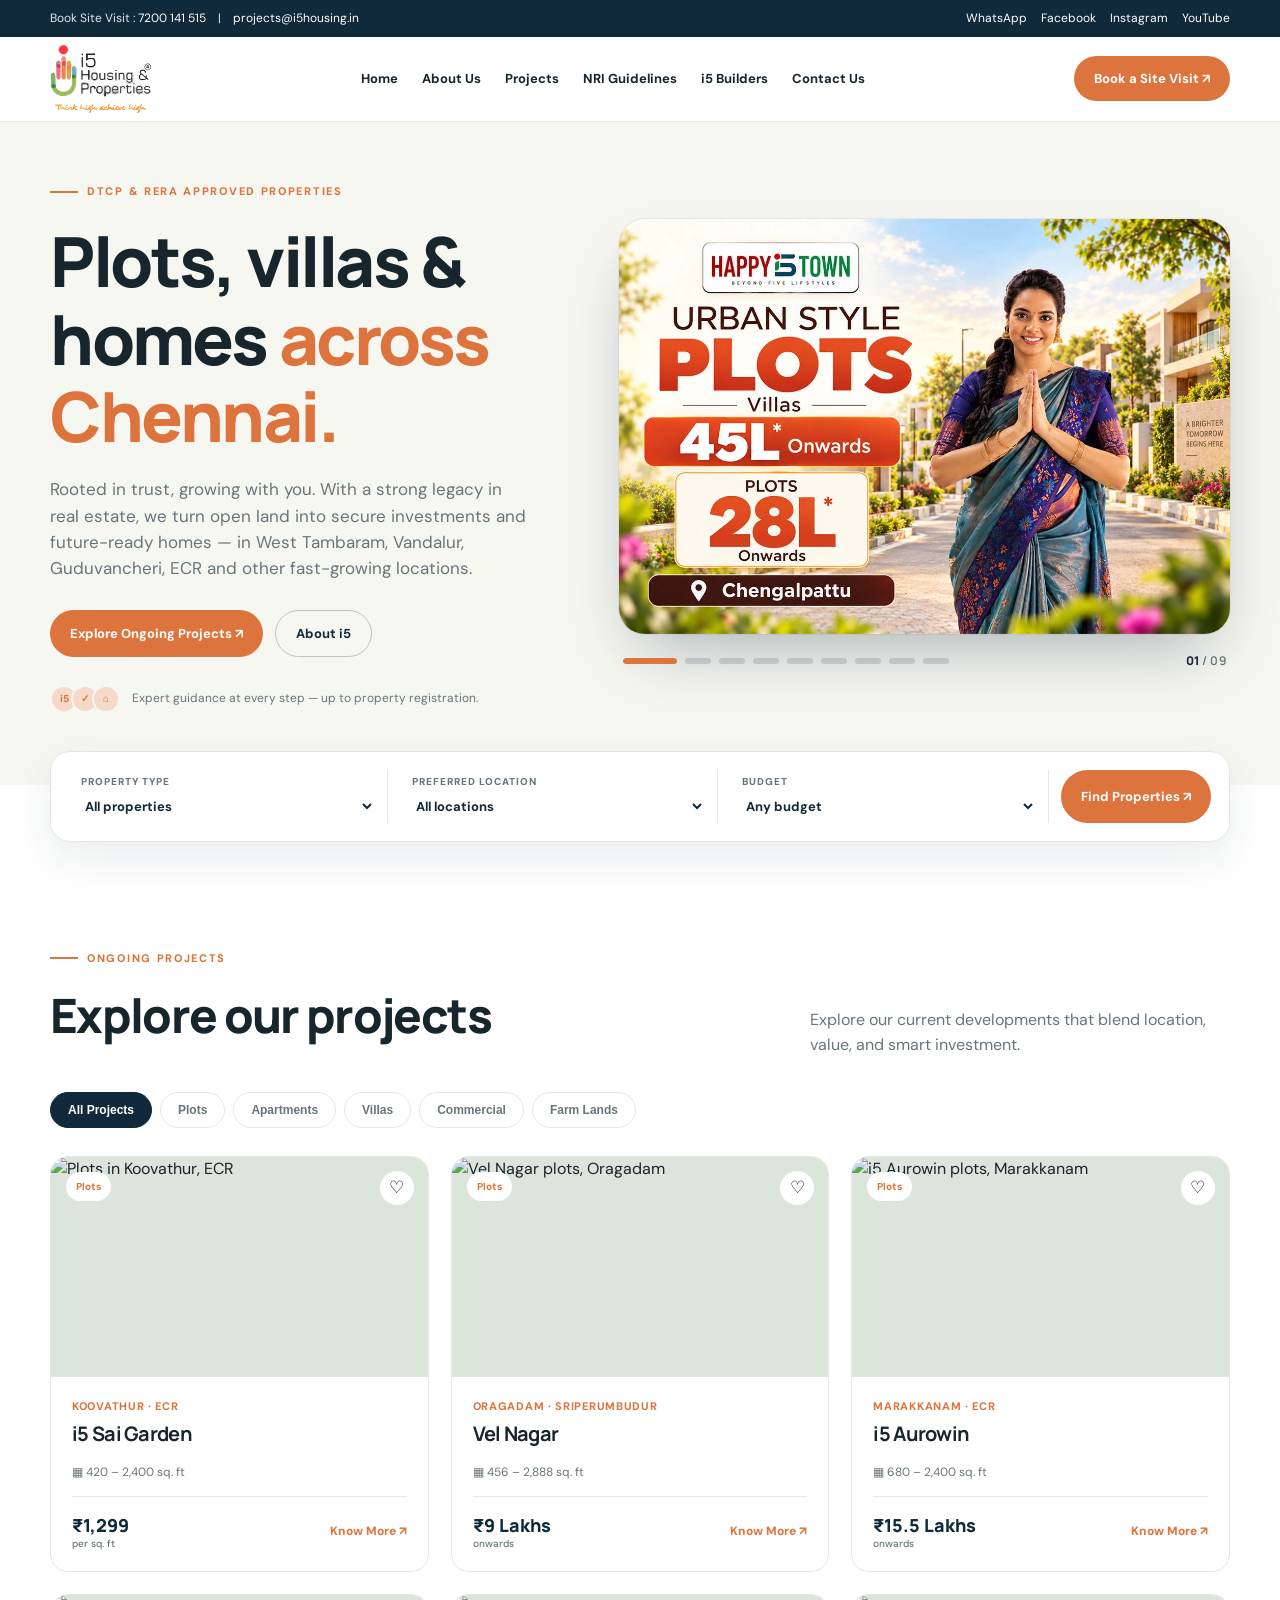
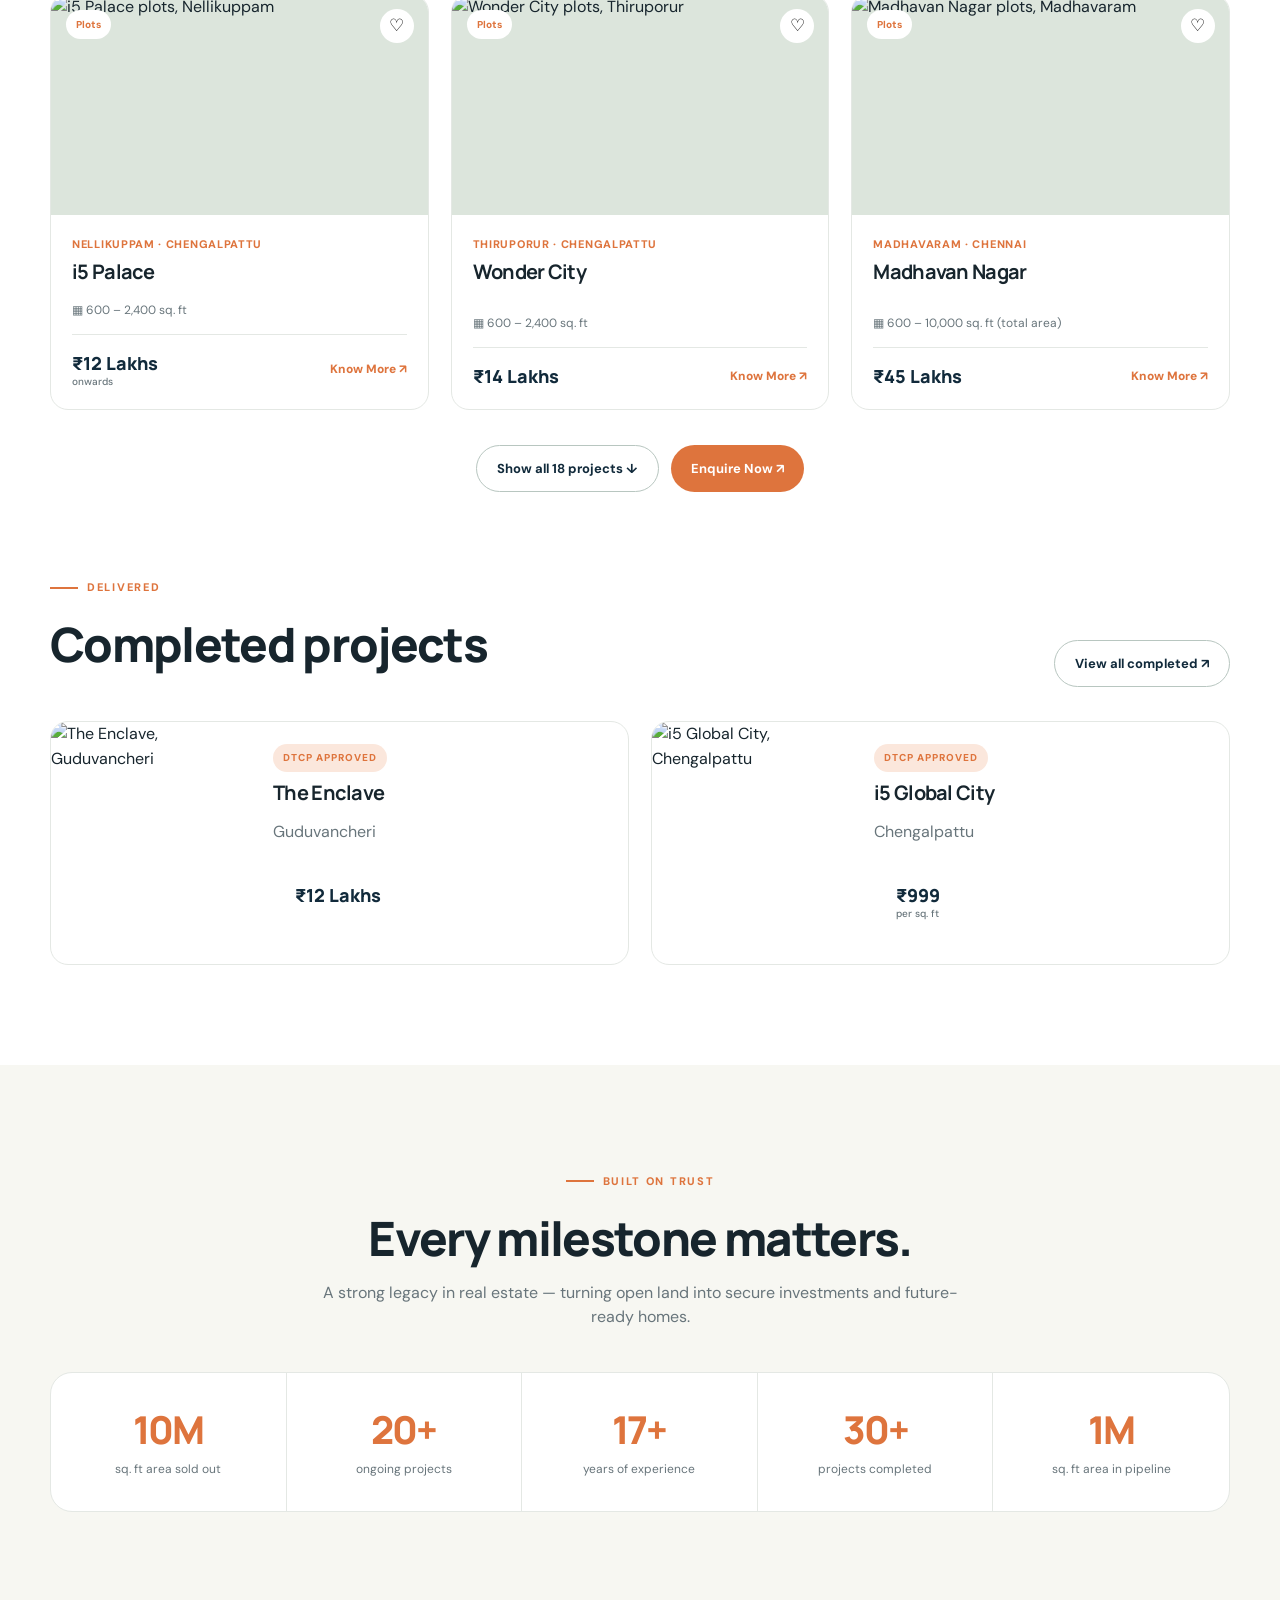
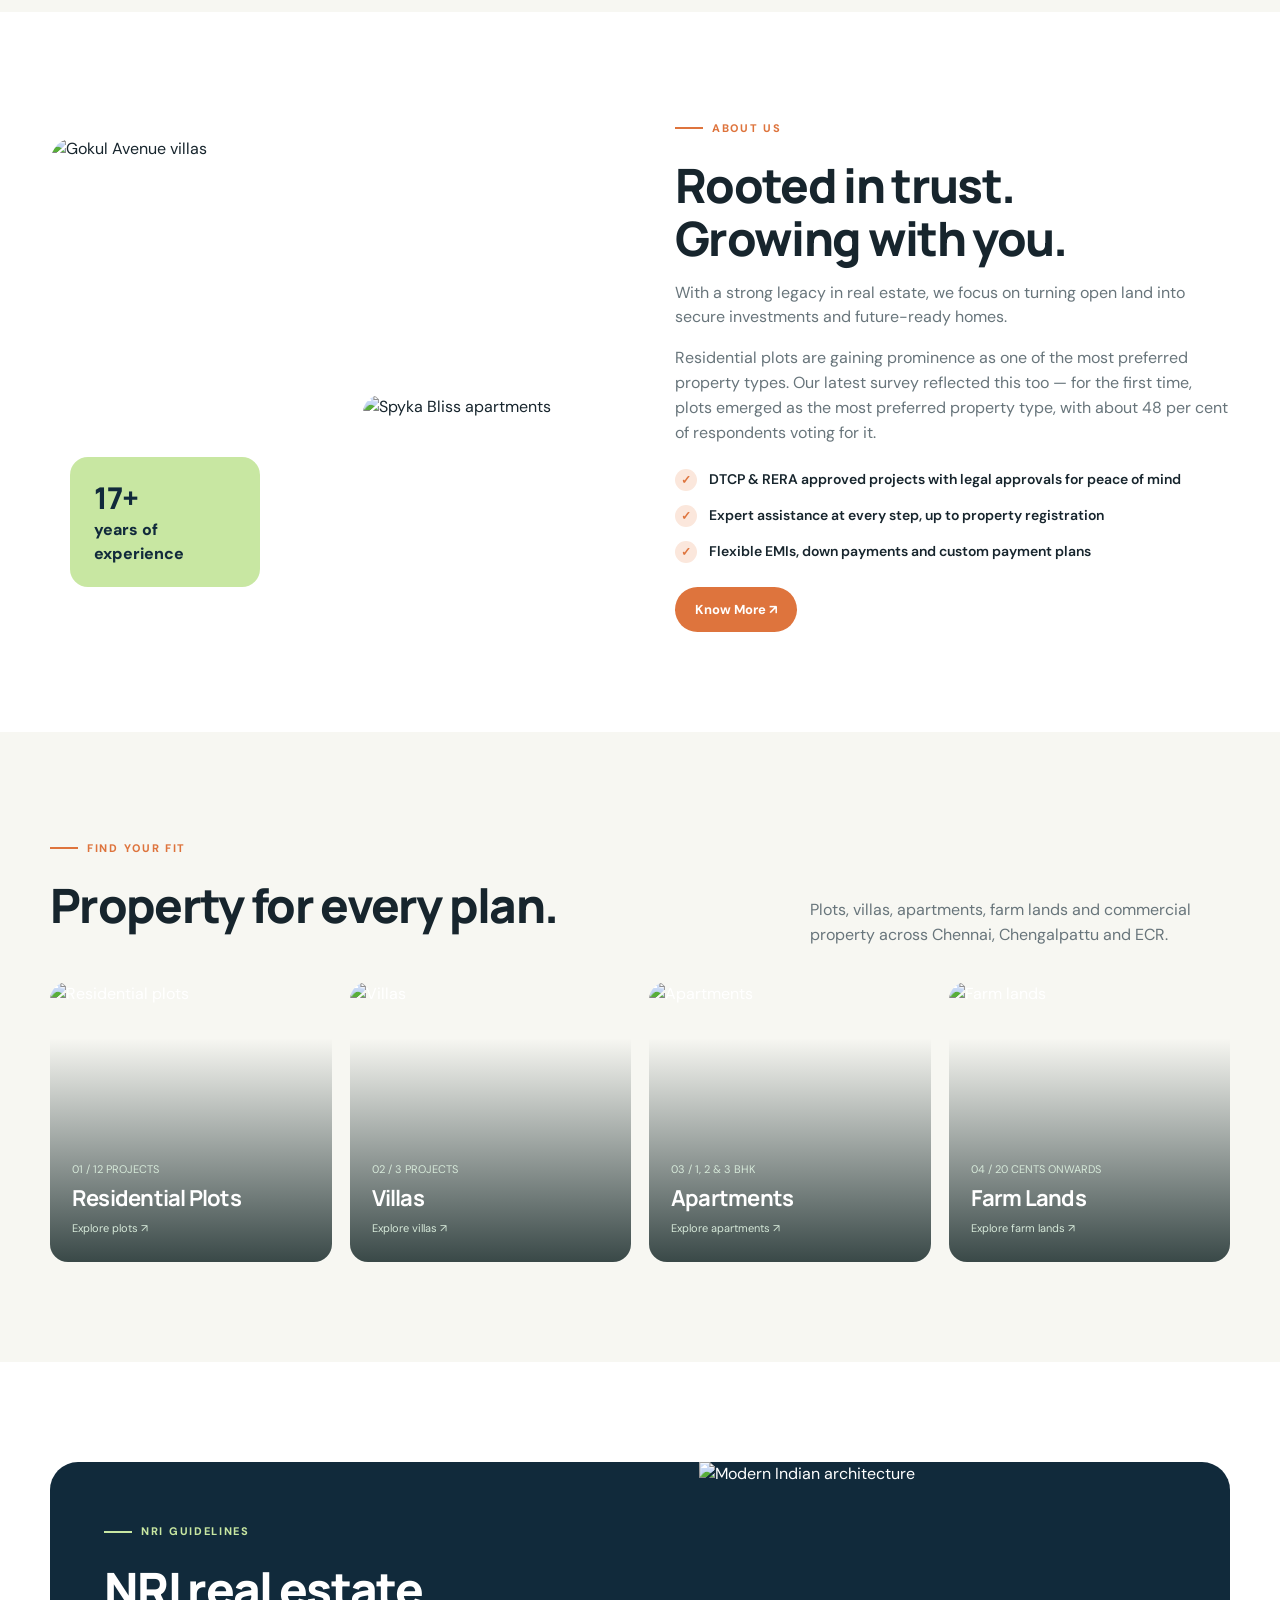
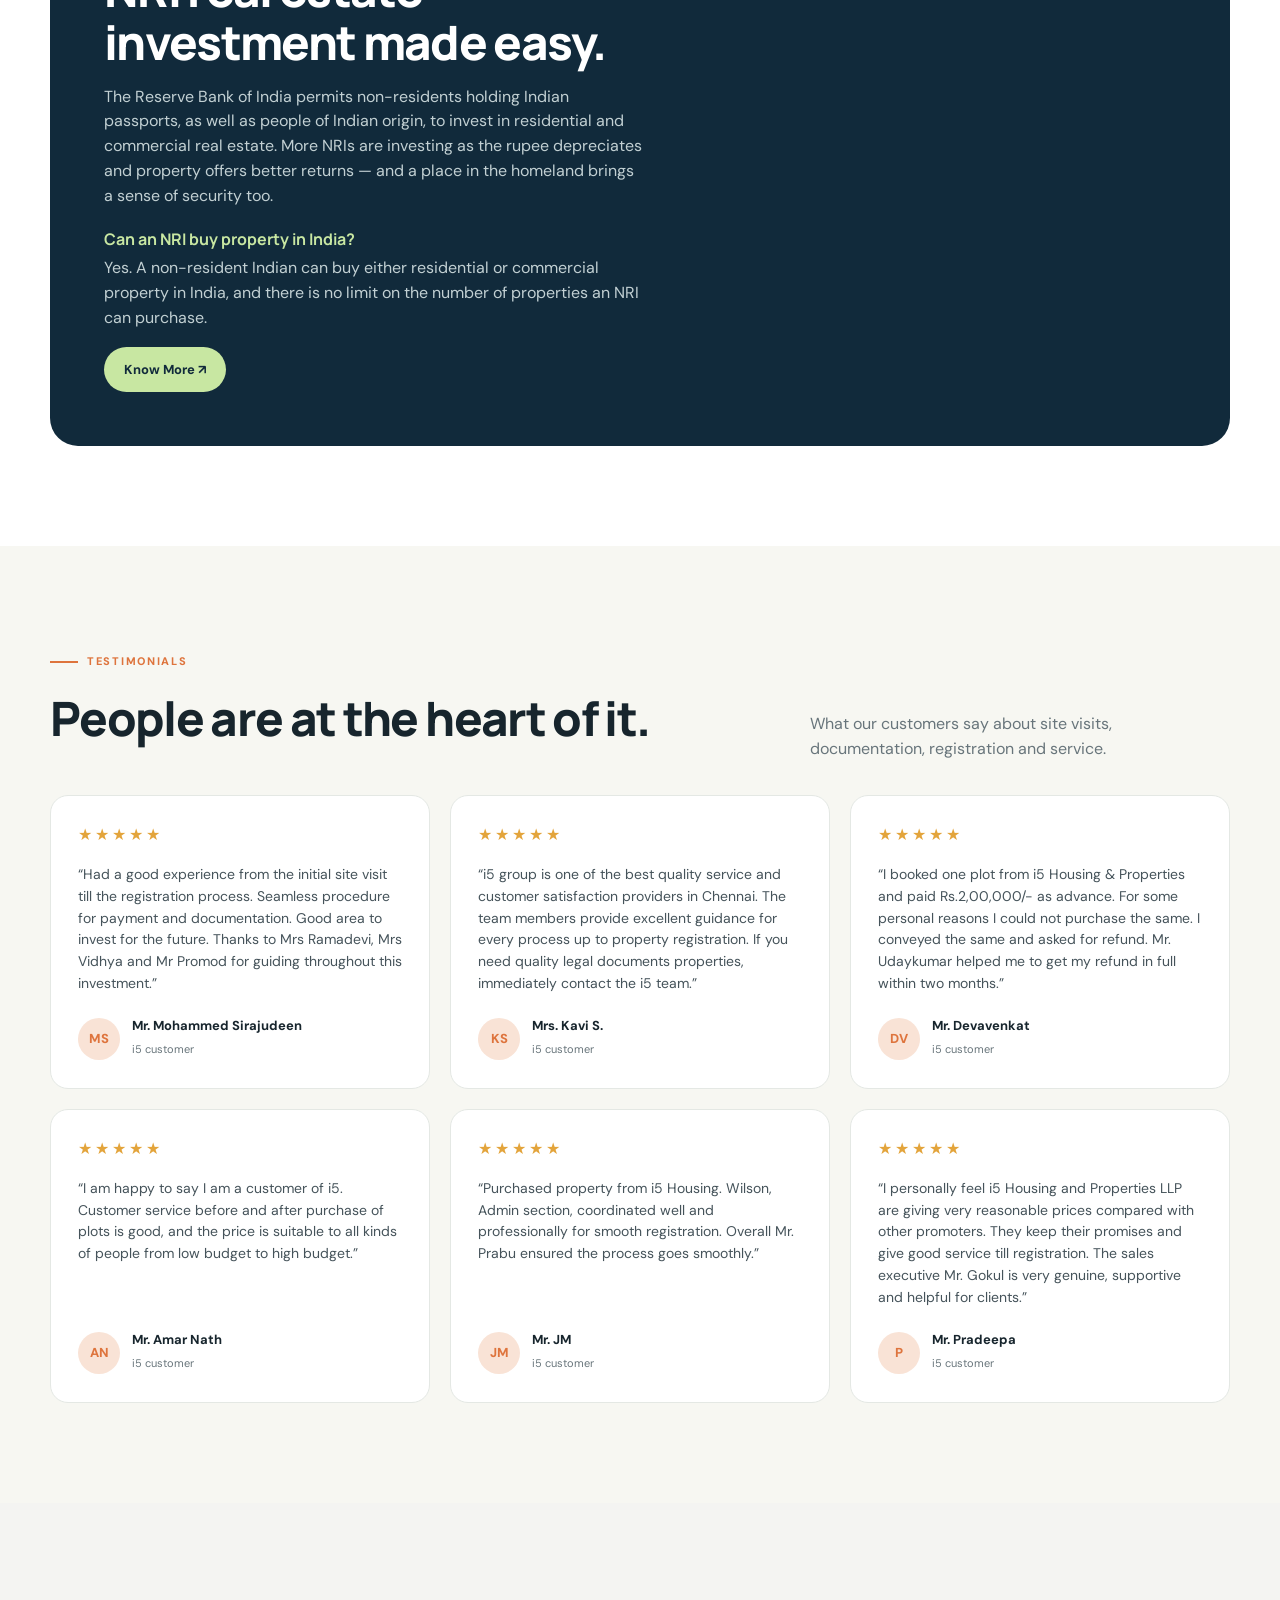
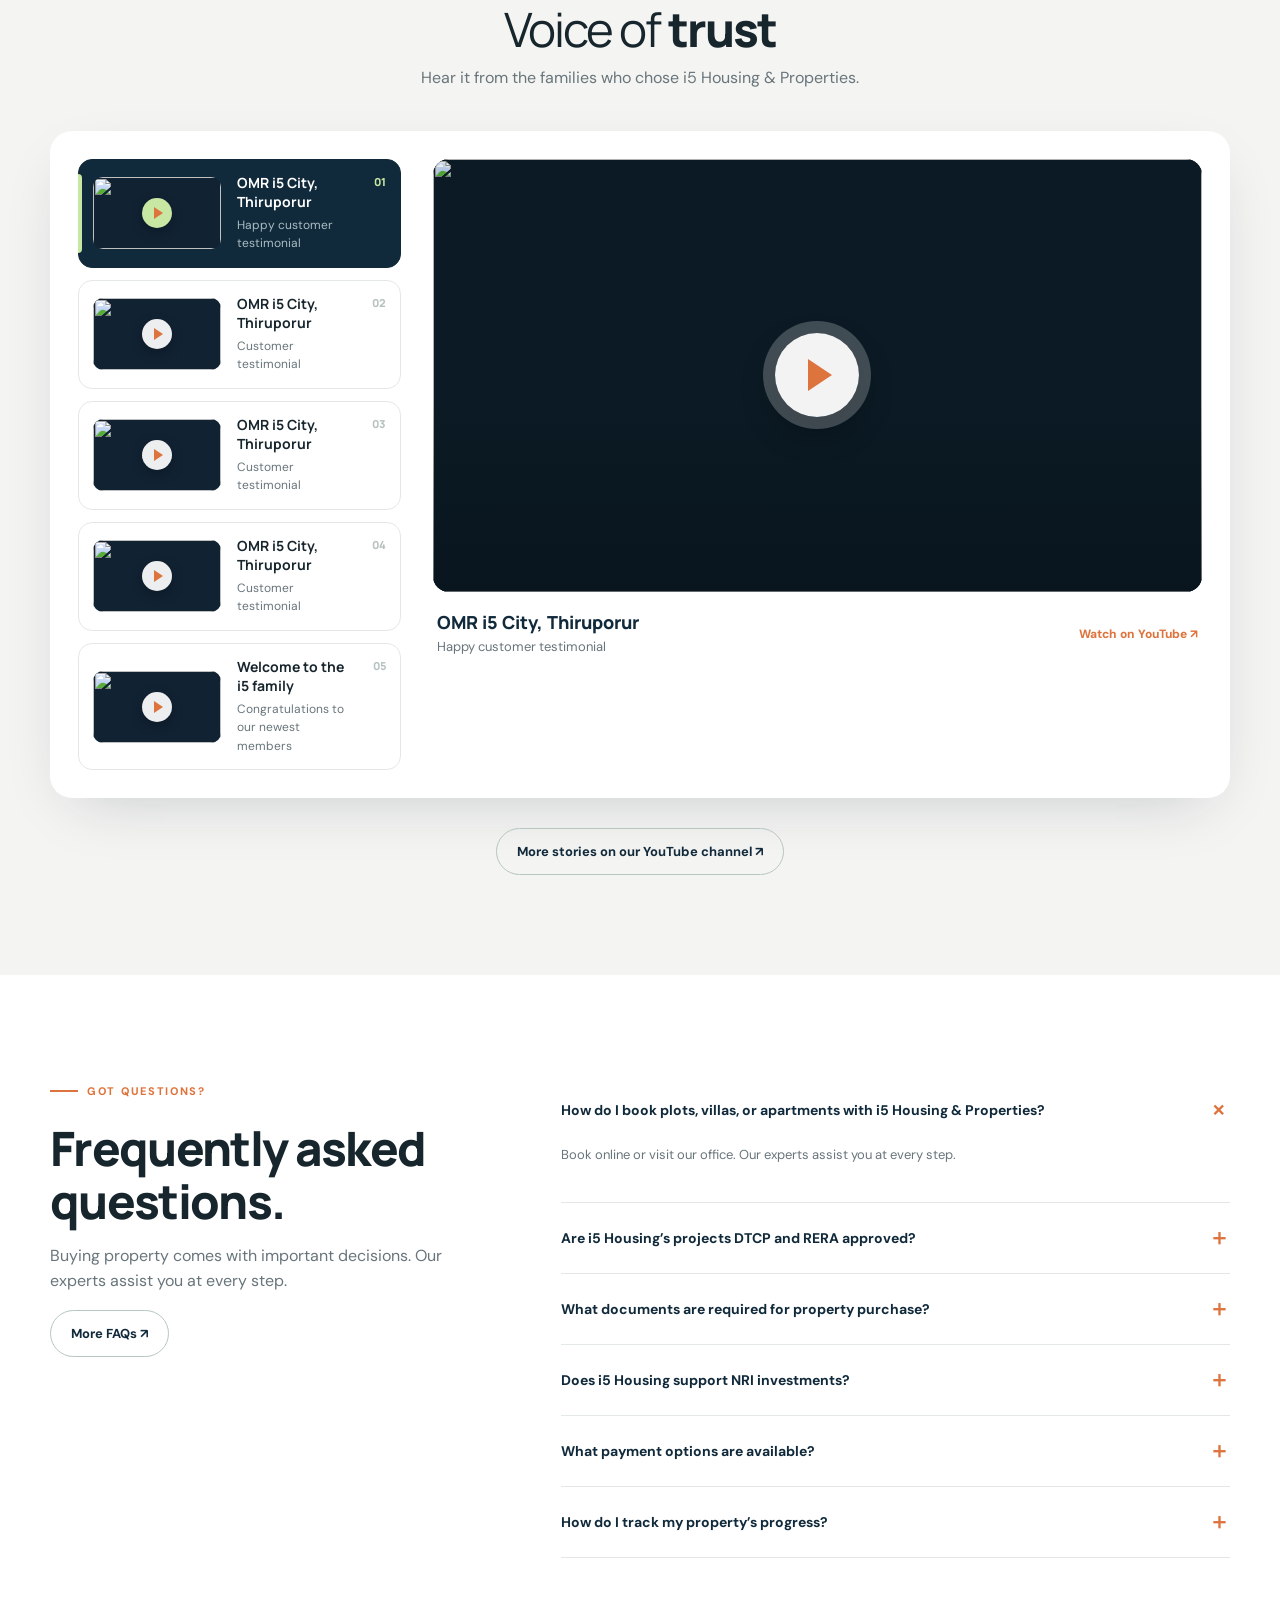
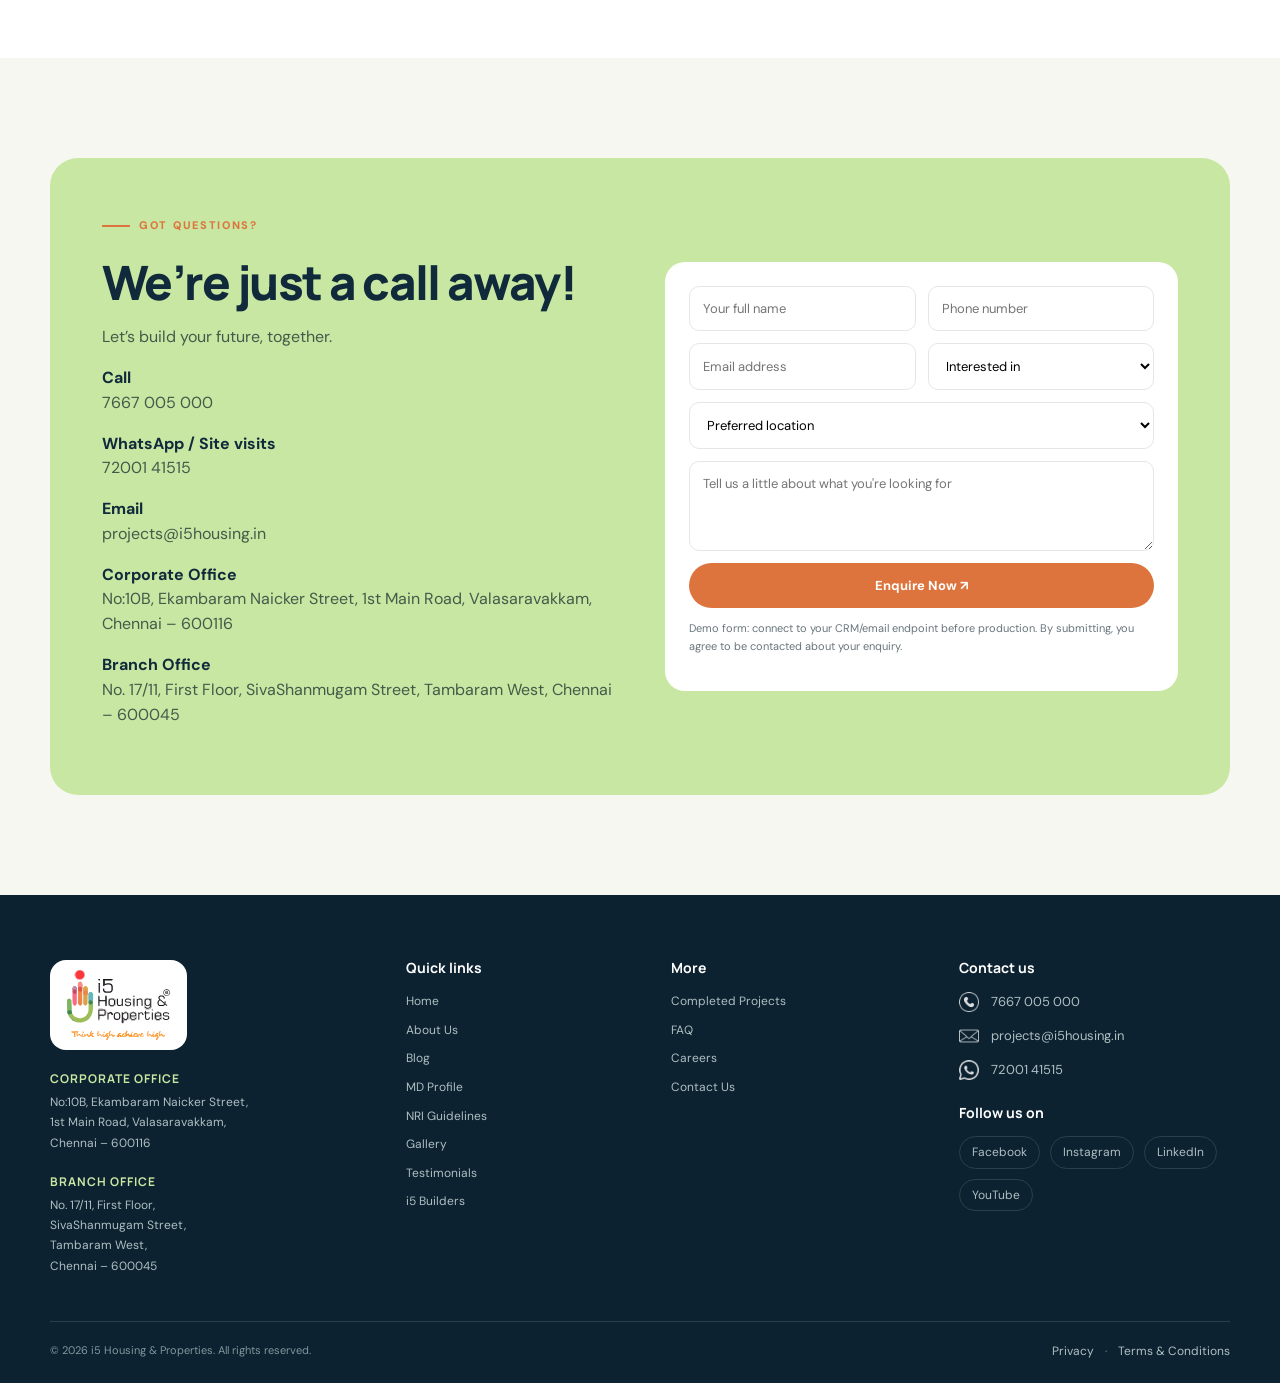
==== index.html @ 1826c67a "i5 Housing home page: banner slider, Voice of trust videos, office addresses, orange theme" ====
<!DOCTYPE html>
<html lang="en">
<head>
<meta charset="utf-8">
<meta name="viewport" content="width=device-width, initial-scale=1">
<meta name="description" content="i5 Housing & Properties offers DTCP & RERA approved plots, villas, farm land and apartments for sale in Chennai. Explore affordable and premium properties in West Tambaram, Vandalur, Guduvanchery, ECR and other fast-growing locations.">
<meta property="og:title" content="Plots, Villas, Farm Land & Apartments for Sale in Chennai | i5 Housing & Properties">
<meta property="og:description" content="DTCP & RERA approved plots, villas, farm land and apartments for sale in Chennai.">
<meta property="og:image" content="https://i5housing.com/images/villas/wonder/wonder-city-banner-mob.webp">
<meta property="og:url" content="https://i5housing.com/">
<title>Plots, Villas, Farm Land & Apartments for Sale in Chennai | i5 Housing & Properties</title>
<link rel="icon" href="logo.svg" type="image/svg+xml">
<link rel="preconnect" href="https://fonts.googleapis.com">
<link rel="preconnect" href="https://fonts.gstatic.com" crossorigin>
<link href="https://fonts.googleapis.com/css2?family=DM+Sans:wght@400;500;600;700&family=Manrope:wght@400;500;600;700;800&display=swap" rel="stylesheet">
<script>
/* Swap to a neutral stock photo if a project image fails to load */
function fb(img,kind){img.onerror=null;var m={land:'photo-1500382017468-9049fed747ef',home:'photo-1600607687939-ce8a6c25118c',apt:'photo-1600607687920-4e2a09cf159d',farm:'photo-1449158743715-0a90ebb6d2d8'};img.src='https://images.unsplash.com/'+(m[kind]||m.land)+'?auto=format&fit=crop&w=900&q=80'}
</script>
<style>
:root{--navy:#112a3b;--green:#de743d;--lime:#c8e7a2;--orange:#ff8c16;--cream:#f7f7f2;--ink:#17252d;--muted:#68757b;--line:#e4e8e4;--white:#fff;--radius:18px;--shadow:0 16px 44px rgba(17,42,59,.09)}
*{box-sizing:border-box}html{scroll-behavior:smooth}body{margin:0;color:var(--ink);background:#fff;font-family:"DM Sans",sans-serif;line-height:1.55}h1,h2,h3,h4{font-family:Manrope,sans-serif;line-height:1.12;margin:0 0 16px;letter-spacing:-.035em}h1{font-size:clamp(2.6rem,5.4vw,5rem);font-weight:800}h2{font-size:clamp(2rem,3.7vw,3.4rem);font-weight:800}h3{font-size:1.25rem}p{margin:0 0 16px;color:var(--muted)}a{color:inherit;text-decoration:none}.container{width:min(1180px,calc(100% - 44px));margin:auto}
.topbar{background:var(--navy);color:#dce7e6;font-size:12px;padding:9px 0}.topbar .container{display:flex;justify-content:space-between;align-items:center;gap:16px;flex-wrap:wrap}.topbar a{color:#fff}.topbar a:hover{color:var(--lime)}.socials{display:flex;gap:14px}
.header{position:sticky;top:0;z-index:20;background:rgba(255,255,255,.95);backdrop-filter:blur(12px);border-bottom:1px solid rgba(228,232,228,.8)}.nav{height:84px;display:flex;align-items:center;justify-content:space-between;gap:24px}
.brand-logo{display:flex;align-items:center;flex:0 0 auto}.brand-logo img{display:block;height:68px;width:auto;aspect-ratio:2048/1369}
.footer-logo{display:inline-flex;background:#fff;border-radius:16px;padding:10px 16px}.footer-logo img{height:70px;width:auto;aspect-ratio:2048/1369;display:block}
.navlinks{display:flex;align-items:center;gap:24px;font-size:13px;font-weight:700}.navlinks a:hover{color:var(--green)}
.btn{display:inline-flex;align-items:center;justify-content:center;gap:9px;padding:14px 20px;border:0;border-radius:999px;background:var(--green);color:#fff;font:700 13px "DM Sans",sans-serif;cursor:pointer;transition:.2s}.btn:hover{background:#c25e2a;transform:translateY(-1px)}.btn.light{background:var(--lime);color:var(--navy)}.btn.outline{background:transparent;border:1px solid #b8c6c0;color:var(--navy)}.menu-btn{display:none;background:none;border:0;font-size:26px;color:var(--navy)}
.hero{background:var(--cream);padding:54px 0 72px;overflow:hidden}.hero-grid{display:grid;grid-template-columns:.92fr 1.08fr;align-items:center;gap:48px}.eyebrow{display:inline-flex;align-items:center;gap:9px;color:var(--green);font-weight:800;font-size:11px;letter-spacing:1.7px;text-transform:uppercase;margin-bottom:22px}.eyebrow:before{content:"";width:28px;height:2px;background:var(--green)}.hero h1 span{color:var(--green)}.hero-copy{font-size:17px;max-width:480px;margin:22px 0 28px}.hero-actions{display:flex;gap:12px;flex-wrap:wrap}.hero-note{display:flex;align-items:center;gap:12px;margin-top:28px;font-size:12px;color:var(--muted)}.avatar-stack{display:flex}.avatar-stack span{width:28px;height:28px;border-radius:50%;border:2px solid var(--cream);margin-left:-7px;background:#f6d9c8;display:grid;place-items:center;font-size:10px;color:var(--green);font-weight:800}.avatar-stack span:first-child{margin-left:0}
.hero-visual{position:relative;min-height:480px}.hero-image{position:absolute;inset:0 18px 20px 0;border-radius:28px;overflow:hidden;background:#c9d7cb}.hero-image img{width:100%;height:100%;object-fit:cover;display:block}.hero-image:after{content:"";position:absolute;inset:0;background:linear-gradient(180deg,transparent 45%,rgba(11,33,27,.55))}.image-label{position:absolute;z-index:1;left:28px;bottom:28px;color:white}.image-label b{display:block;font:800 23px Manrope,sans-serif}.image-label span{font-size:12px}
.floating-card{position:absolute;z-index:2;right:0;top:42px;background:#fff;padding:17px 19px;border-radius:16px;box-shadow:var(--shadow);max-width:190px}.floating-card b{display:block;font:800 22px Manrope;color:var(--green)}.floating-card span{font-size:11px;color:var(--muted)}.floating-card.bottom{top:auto;right:-4px;bottom:0;max-width:240px;display:flex;align-items:center;gap:12px}.floating-icon{width:40px;height:40px;border-radius:12px;background:#fcefe7;display:grid;place-items:center;font-size:20px}
.search-wrap{position:relative;z-index:3;margin-top:-34px}.search-box{display:grid;grid-template-columns:1fr 1fr 1fr auto;gap:12px;padding:18px;background:#fff;border:1px solid var(--line);border-radius:20px;box-shadow:var(--shadow)}.field{display:flex;flex-direction:column;gap:5px;padding:4px 12px;border-right:1px solid var(--line)}.field label{font-size:10px;text-transform:uppercase;letter-spacing:1px;color:var(--muted);font-weight:800}.field select{border:0;outline:0;background:transparent;font:700 13px "DM Sans",sans-serif;color:var(--navy);width:100%;padding:3px 0}
.section{padding:100px 0}.section.soft{background:var(--cream)}.section-head{display:flex;justify-content:space-between;align-items:end;gap:30px;margin-bottom:34px}.section-head p{max-width:420px;margin:0}
.category-tabs{display:flex;gap:8px;flex-wrap:wrap;margin:28px 0}.tab{border:1px solid var(--line);background:#fff;color:var(--muted);border-radius:999px;padding:10px 17px;font-size:12px;font-weight:800;cursor:pointer}.tab.active,.tab:hover{background:var(--navy);border-color:var(--navy);color:#fff}
.project-grid{display:grid;grid-template-columns:repeat(3,1fr);gap:22px}.project-card{border:1px solid var(--line);border-radius:var(--radius);overflow:hidden;background:#fff;transition:.25s;display:flex;flex-direction:column}.project-card:hover{transform:translateY(-5px);box-shadow:var(--shadow)}.project-card.is-hidden{display:none}.project-photo{height:220px;position:relative;overflow:hidden;background:#dce5dc}.project-photo img{width:100%;height:100%;object-fit:cover;transition:transform .4s}.project-card:hover .project-photo img{transform:scale(1.04)}.tag{position:absolute;top:15px;left:15px;background:#fff;padding:7px 10px;border-radius:999px;font-size:10px;font-weight:800;color:var(--green)}.heart{position:absolute;right:14px;top:14px;background:#fff;border:0;width:34px;height:34px;border-radius:50%;font-size:17px;cursor:pointer}.project-logo{position:absolute;left:15px;bottom:15px;background:#fff;border-radius:10px;padding:6px 10px;height:46px;display:flex;align-items:center;box-shadow:0 6px 18px rgba(0,0,0,.12)}.project-logo img{height:34px;width:auto;max-width:110px;object-fit:contain;transform:none!important}
.project-body{padding:21px;display:flex;flex-direction:column;flex:1}.location{font-size:11px;color:var(--green);font-weight:800;text-transform:uppercase;letter-spacing:.7px;margin-bottom:8px}.project-body h3{margin-bottom:4px}.project-meta{display:flex;gap:15px;flex-wrap:wrap;font-size:12px;color:var(--muted);padding:14px 0;border-bottom:1px solid var(--line);margin-top:auto}.project-bottom{display:flex;justify-content:space-between;align-items:center;padding-top:16px;gap:10px}.price{font:800 18px Manrope;color:var(--navy)}.price small{display:block;font:500 10px "DM Sans",sans-serif;color:var(--muted)}.arrow-link{color:var(--green);font-weight:800;font-size:12px;white-space:nowrap}.arrow-link:hover{text-decoration:underline}
.text-center{text-align:center}.center-intro{max-width:660px;margin:0 auto 42px}
.completed-grid{display:grid;grid-template-columns:1fr 1fr;gap:22px}.completed-card{display:grid;grid-template-columns:200px 1fr;border:1px solid var(--line);border-radius:var(--radius);overflow:hidden;background:#fff}.completed-card img{width:100%;height:100%;min-height:170px;object-fit:cover}.completed-card div{padding:22px}.badge{display:inline-block;background:#fbe7dc;color:var(--green);font-size:10px;font-weight:800;letter-spacing:1px;padding:6px 10px;border-radius:999px;margin-bottom:10px}
.stats{display:grid;grid-template-columns:repeat(5,1fr);border:1px solid var(--line);border-radius:22px;overflow:hidden;background:#fff}.stat{padding:30px 18px;text-align:center;border-right:1px solid var(--line)}.stat:last-child{border:0}.stat strong{display:block;font:800 clamp(1.8rem,3vw,2.7rem) Manrope;color:var(--green);letter-spacing:-2px}.stat span{font-size:12px;color:var(--muted)}
.about-grid{display:grid;grid-template-columns:1fr 1fr;gap:70px;align-items:center}.about-visual{position:relative;min-height:470px}.about-visual img{position:absolute;width:83%;height:420px;object-fit:cover;border-radius:26px;left:0;top:0}.about-visual .small-img{width:45%;height:220px;left:auto;right:0;top:auto;bottom:0;border:8px solid #fff}.about-stamp{position:absolute;left:20px;bottom:20px;background:var(--lime);border-radius:18px;padding:20px 24px;font-weight:800;color:var(--navy);max-width:190px}.about-stamp b{display:block;font:800 30px Manrope;letter-spacing:-1px}
.check-list{list-style:none;padding:0;margin:24px 0}.check-list li{display:flex;gap:12px;margin:14px 0;font-size:14px;font-weight:600}.check{display:grid;place-items:center;flex:0 0 22px;height:22px;border-radius:50%;background:#fbe7dc;color:var(--green);font-size:12px}
.types-grid{display:grid;grid-template-columns:repeat(4,1fr);gap:18px}.type-card{position:relative;height:280px;border-radius:18px;overflow:hidden;color:white}.type-card img{width:100%;height:100%;object-fit:cover;transition:.4s}.type-card:hover img{transform:scale(1.05)}.type-card:after{content:"";position:absolute;inset:0;background:linear-gradient(180deg,transparent 20%,rgba(10,29,29,.8))}.type-info{position:absolute;z-index:1;left:22px;right:20px;bottom:22px}.type-info span{font-size:11px;color:#d6e9d9}.type-info h3{font-size:22px;margin:5px 0}
.nri-banner{background:var(--navy);color:white;border-radius:28px;display:grid;grid-template-columns:1.1fr .9fr;overflow:hidden;min-height:400px}.nri-copy{padding:54px}.nri-copy h2{color:white}.nri-copy p{color:#c2d0d3}.nri-copy h4{color:var(--lime);font-size:16px;margin:22px 0 8px;letter-spacing:0}.nri-banner>img{width:100%;height:100%;min-height:350px;object-fit:cover}.nri-copy .eyebrow{color:var(--lime)}.nri-copy .eyebrow:before{background:var(--lime)}
.testimonial-grid{display:grid;grid-template-columns:repeat(3,1fr);gap:20px}.quote-card{padding:27px;border:1px solid var(--line);border-radius:18px;background:#fff;display:flex;flex-direction:column}.stars{color:#e3a43b;letter-spacing:3px;margin-bottom:16px}.quote-card blockquote{margin:0 0 22px;color:#45535a;font-size:14px;flex:1}.person{display:flex;align-items:center;gap:12px}.person-avatar{width:42px;height:42px;border-radius:50%;background:#f9e3d6;display:grid;place-items:center;color:var(--green);font-weight:800;font-size:13px}.person b{display:block;font-size:13px}.person small{color:var(--muted);font-size:11px}

.faq-grid{display:grid;grid-template-columns:.8fr 1.2fr;gap:65px}.faq-item{border-bottom:1px solid var(--line)}.faq-question{width:100%;display:flex;justify-content:space-between;align-items:center;gap:15px;text-align:left;background:none;border:0;padding:20px 0;font:700 14px "DM Sans",sans-serif;color:var(--navy);cursor:pointer}.faq-question span:last-child{font-size:22px;color:var(--green);transition:.2s}.faq-answer{display:none;padding:0 30px 20px 0;font-size:13px}.faq-item.open .faq-answer{display:block}.faq-item.open .faq-question span:last-child{transform:rotate(45deg)}
.contact-panel{background:var(--lime);border-radius:28px;padding:52px;display:grid;grid-template-columns:1fr 1fr;gap:50px;align-items:center}.contact-panel h2{color:var(--navy)}.contact-panel p{color:#435b4b}.contact-panel a:hover{text-decoration:underline}.contact-form{background:#fff;border-radius:20px;padding:24px;display:grid;grid-template-columns:1fr 1fr;gap:12px}.contact-form input,.contact-form select,.contact-form textarea{width:100%;border:1px solid var(--line);border-radius:10px;padding:13px;font:13px "DM Sans",sans-serif;outline-color:var(--green);background:#fff}.contact-form textarea{grid-column:1/-1;min-height:90px;resize:vertical}.contact-form .full{grid-column:1/-1}.form-note{font-size:11px;color:var(--muted);grid-column:1/-1}
.footer{background:#0d2230;color:#dbe4e6;padding:65px 0 22px}.footer-grid{display:grid;grid-template-columns:1.4fr 1fr 1.1fr 1.2fr;gap:40px}.footer p,.footer a{color:#aebfc2;font-size:12px}.footer h4{color:#fff;font-size:14px;letter-spacing:0}.footer-links{display:grid;gap:10px}.footer a:hover{color:var(--lime)}.footer-social{display:flex;gap:10px;flex-wrap:wrap;margin-top:6px}.footer-social a{border:1px solid #29404b;border-radius:999px;padding:6px 12px}.footer-contact{gap:14px}.footer-contact a{display:flex;align-items:center;gap:12px;font-size:13px}.footer-contact img{width:20px;height:20px;flex:0 0 20px;opacity:.85;transition:opacity .2s}.footer-contact a:hover img{opacity:1}.footer-address{margin-top:22px}.footer-address h4{font-size:12px;letter-spacing:1px;text-transform:uppercase;color:var(--lime);margin-bottom:6px}.footer-address p{line-height:1.7;margin:0}.footer-bottom{border-top:1px solid #29404b;margin-top:45px;padding-top:20px;display:flex;justify-content:space-between;gap:15px;flex-wrap:wrap;font-size:11px;color:#82979d}
@media(max-width:1050px){.navlinks{gap:16px}.navlinks .hide-md{display:none}.stats{grid-template-columns:repeat(3,1fr)}.stat:nth-child(3){border-right:0}.stat:nth-child(-n+3){border-bottom:1px solid var(--line)}}
@media(max-width:950px){.hero-grid{gap:25px}.project-grid{grid-template-columns:repeat(2,1fr)}.types-grid{grid-template-columns:repeat(2,1fr)}.footer-grid{grid-template-columns:repeat(2,1fr)}.completed-grid{grid-template-columns:1fr}.section{padding:75px 0}}
@media(max-width:780px){.container{width:min(100% - 30px,1180px)}.topbar .container{justify-content:center}.topbar .hide-mobile{display:none}.nav{height:72px}.brand-logo img{height:56px}.navlinks{display:none;position:absolute;left:0;right:0;top:72px;background:#fff;padding:22px;box-shadow:var(--shadow);flex-direction:column;align-items:stretch}.navlinks.show{display:flex}.navlinks a{display:block!important;padding:8px}.navlinks .btn{text-align:center}.menu-btn{display:block}.nav>.btn{display:none}.hero{padding:40px 0 58px}.hero-grid{grid-template-columns:1fr}.hero h1{font-size:2.8rem}.hero-copy{font-size:15px}.search-box{grid-template-columns:1fr;gap:8px;padding:14px}.field{border-right:0;border-bottom:1px solid var(--line);padding:8px 6px}.search-box .btn{width:100%}.section{padding:65px 0}.section-head{display:block}.section-head p{margin-top:12px}.project-grid{grid-template-columns:1fr}.project-photo{height:230px}.completed-card{grid-template-columns:1fr}.completed-card img{height:180px}.stats{grid-template-columns:1fr 1fr}.stat{padding:22px 12px;border-bottom:1px solid var(--line)!important;border-right:1px solid var(--line)!important}.stat:nth-child(2n){border-right:0!important}.stat:last-child{grid-column:1/-1;border:0!important}.about-grid,.faq-grid{grid-template-columns:1fr;gap:35px}.about-visual{min-height:360px}.about-visual img{height:320px}.about-visual .small-img{height:165px}.types-grid{grid-template-columns:1fr 1fr;gap:10px}.type-card{height:220px}.type-info{left:14px;bottom:15px}.type-info h3{font-size:18px}.nri-banner{grid-template-columns:1fr}.nri-copy{padding:32px 25px}.nri-banner>img{min-height:230px;max-height:260px}.testimonial-grid{grid-template-columns:1fr}.contact-panel{grid-template-columns:1fr;padding:28px 18px;gap:22px}.contact-form{grid-template-columns:1fr;padding:17px}.contact-form textarea,.contact-form .full,.form-note{grid-column:auto}.footer-grid{grid-template-columns:1fr 1fr;gap:28px}.footer-grid>div:first-child{grid-column:1/-1}.footer-bottom{display:block}.footer-bottom span{display:block;margin:8px 0}}

/* ---------- Hero banner slider ---------- */
.hero-visual{position:relative;min-height:0}
.banner-slider{position:relative;aspect-ratio:1200/816;border-radius:26px;overflow:hidden;background:#dfe7df;box-shadow:0 30px 70px -20px rgba(17,42,59,.35),0 0 0 1px rgba(17,42,59,.06);outline:none;isolation:isolate}
.banner-slider:focus-visible{box-shadow:0 0 0 3px var(--green),0 30px 70px -20px rgba(17,42,59,.35)}
.banner-track{position:absolute;inset:0}
.banner-slide{position:absolute;inset:0;opacity:0;visibility:hidden;transition:opacity .9s ease,visibility 0s linear .9s}
.banner-slide img{width:100%;height:100%;object-fit:cover;display:block;transform:scale(1.045);transition:transform 6s ease-out}
.banner-slide.is-active{opacity:1;visibility:visible;transition:opacity .9s ease;z-index:1}
.banner-slide.is-active img{transform:scale(1)}
.banner-arrow{position:absolute;top:50%;z-index:3;width:44px;height:44px;margin-top:-22px;border:0;border-radius:50%;background:rgba(255,255,255,.92);color:var(--navy);font:400 28px/1 Manrope,sans-serif;display:grid;place-items:center;padding-bottom:4px;cursor:pointer;box-shadow:0 8px 22px rgba(17,42,59,.18);opacity:0;transition:opacity .25s,transform .25s,background .2s}
.banner-arrow.prev{left:14px;transform:translateX(-6px)}.banner-arrow.next{right:14px;transform:translateX(6px)}
.banner-slider:hover .banner-arrow,.banner-slider:focus-within .banner-arrow{opacity:1;transform:none}
.banner-arrow:hover{background:#fff;color:var(--green)}
.banner-controls{display:flex;align-items:center;justify-content:space-between;gap:16px;margin-top:18px;padding:0 4px}
.banner-dots{display:flex;gap:8px;flex-wrap:wrap}
.banner-dot{position:relative;width:26px;height:6px;border:0;padding:0;border-radius:999px;background:rgba(17,42,59,.15);cursor:pointer;overflow:hidden;transition:width .35s ease,background .2s}
.banner-dot:hover{background:rgba(17,42,59,.28)}
.banner-dot.is-active{width:54px}
.banner-dot.is-active:after{content:"";position:absolute;inset:0;background:var(--green);border-radius:inherit;transform-origin:left;animation:dotfill var(--dur,5s) linear forwards}
.banner-slider.is-paused~.banner-controls .banner-dot.is-active:after,.banner-controls.is-paused .banner-dot.is-active:after{animation-play-state:paused}
@keyframes dotfill{from{transform:scaleX(0)}to{transform:scaleX(1)}}
.banner-count{font:600 12px Manrope,sans-serif;color:var(--muted);letter-spacing:.5px;white-space:nowrap}.banner-count b{color:var(--navy);font-weight:800}
@media(hover:none){.banner-arrow{opacity:1;transform:none;width:38px;height:38px;margin-top:-19px;font-size:24px}}
@media(max-width:780px){.banner-slider{border-radius:18px}.banner-dot{width:16px}.banner-dot.is-active{width:36px}.banner-arrow.prev{left:8px}.banner-arrow.next{right:8px}}
@media(prefers-reduced-motion:reduce){.banner-slide,.banner-slide img{transition:none!important}.banner-slide img{transform:none!important}.banner-dot.is-active:after{animation:none;transform:scaleX(1)}}

/* ---------- Voice of trust ---------- */
.voice{background:#f4f4f2}
.voice-title{text-align:center;font-weight:400;letter-spacing:-.04em;margin-bottom:10px}.voice-title b{font-weight:800}
.voice-sub{text-align:center;margin:0 auto 40px;max-width:520px}
.voice-card{background:#fff;border-radius:22px;box-shadow:0 20px 60px -24px rgba(17,42,59,.22);padding:28px;display:grid;grid-template-columns:minmax(280px,.42fr) 1fr;gap:32px;align-items:start}
.vot-list{list-style:none;margin:0;padding:0;display:flex;flex-direction:column;gap:12px}
.vot-item{width:100%;display:flex;align-items:center;gap:16px;padding:14px;border:1px solid var(--line);border-radius:14px;background:#fff;text-align:left;cursor:pointer;position:relative;transition:background .25s,border-color .25s,transform .2s;font:inherit;color:var(--ink)}
.vot-item:hover{border-color:#c9d3cf;transform:translateX(3px)}
.vot-item:focus-visible{outline:2px solid var(--green);outline-offset:2px}
.vot-item.is-active{background:var(--navy);border-color:var(--navy);color:#fff}
.vot-item.is-active:before{content:"";position:absolute;left:-1px;top:14px;bottom:14px;width:4px;border-radius:0 4px 4px 0;background:var(--lime)}
.vot-thumb{position:relative;flex:0 0 128px;aspect-ratio:16/9;border-radius:10px;overflow:hidden;background:#123}
.vot-thumb img{width:100%;height:100%;object-fit:cover;display:block}
.vot-mini-play{position:absolute;inset:0;margin:auto;width:30px;height:30px;border-radius:50%;background:rgba(255,255,255,.92);box-shadow:0 4px 12px rgba(0,0,0,.25)}
.vot-mini-play:after{content:"";position:absolute;left:12px;top:9px;border-left:9px solid var(--green);border-top:6px solid transparent;border-bottom:6px solid transparent}
.vot-item.is-active .vot-mini-play{background:var(--lime)}
.vot-meta{flex:1;min-width:0}.vot-meta b{display:block;font:700 14px/1.35 Manrope,sans-serif}.vot-meta small{display:block;font-size:12px;color:var(--muted);margin-top:4px}
.vot-item.is-active .vot-meta small{color:#a9bcc2}
.vot-num{font:800 11px Manrope,sans-serif;color:#b7c2c0;align-self:flex-start}.vot-item.is-active .vot-num{color:var(--lime)}
.vot-stage{min-width:0}
.vot-player{position:relative;aspect-ratio:16/9;border-radius:16px;overflow:hidden;background:#0b1a24}
.vot-player iframe{position:absolute;inset:0;width:100%;height:100%;border:0}
.vot-poster{position:absolute;inset:0;border:0;padding:0;cursor:pointer;background:#0b1a24}
.vot-poster img{width:100%;height:100%;object-fit:cover;display:block;transition:transform .5s,opacity .3s;opacity:.92}
.vot-poster:hover img{transform:scale(1.03);opacity:1}
.vot-poster:after{content:"";position:absolute;inset:0;background:linear-gradient(180deg,transparent 55%,rgba(5,15,22,.45))}
.vot-big-play{position:absolute;z-index:1;left:50%;top:50%;width:84px;height:84px;margin:-42px 0 0 -42px;border-radius:50%;background:rgba(255,255,255,.95);box-shadow:0 0 0 12px rgba(255,255,255,.22),0 14px 34px rgba(0,0,0,.3);transition:transform .25s}
.vot-big-play:after{content:"";position:absolute;left:33px;top:26px;border-left:24px solid var(--green);border-top:16px solid transparent;border-bottom:16px solid transparent}
.vot-poster:hover .vot-big-play{transform:scale(1.08)}
.vot-poster:focus-visible{outline:3px solid var(--lime);outline-offset:-3px}
.vot-caption{display:flex;justify-content:space-between;align-items:center;gap:16px;padding:18px 4px 0;border-top:0}
.vot-caption b{display:block;font:800 18px Manrope,sans-serif;color:var(--navy)}.vot-caption small{color:var(--muted);font-size:13px}
@media(max-width:950px){.voice-card{grid-template-columns:1fr;padding:18px;gap:20px}.vot-stage{order:-1}.vot-list{flex-direction:row;max-height:none;overflow-x:auto;overflow-y:hidden;padding:2px 2px 10px;scroll-snap-type:x mandatory}.vot-list li{flex:0 0 240px;scroll-snap-align:start}.vot-item{height:100%;flex-direction:column;align-items:stretch;gap:12px;padding:10px}.vot-item:hover{transform:none}.vot-thumb{flex:0 0 auto;width:100%}.vot-num{position:absolute;top:18px;right:18px;z-index:1;background:rgba(17,42,59,.75);color:#fff;padding:3px 7px;border-radius:999px}.vot-item.is-active:before{top:auto;left:14px;right:14px;bottom:-1px;width:auto;height:4px;border-radius:4px 4px 0 0}}
@media(max-width:780px){.vot-list li{flex-basis:72%}.vot-caption{flex-direction:column;align-items:flex-start;gap:8px}.vot-big-play{width:64px;height:64px;margin:-32px 0 0 -32px}.vot-big-play:after{left:25px;top:20px;border-left-width:19px;border-top-width:12px;border-bottom-width:12px}}
</style>
</head>
<body>
<div class="topbar"><div class="container"><span>Book Site Visit : <a href="https://wa.me/917200141515" target="_blank" rel="noopener">7200 141 515</a><span class="hide-mobile">　|　<a href="mailto:projects@i5housing.in">projects@i5housing.in</a></span></span><span class="socials hide-mobile"><a href="https://wa.me/917200141515" target="_blank" rel="noopener">WhatsApp</a><a href="https://www.facebook.com/i5housingandproperties" target="_blank" rel="noopener">Facebook</a><a href="https://www.instagram.com/i5housingpropertytrend/" target="_blank" rel="noopener">Instagram</a><a href="https://www.youtube.com/@i5housingproperties" target="_blank" rel="noopener">YouTube</a></span></div></div>

<header class="header"><div class="container nav">
<a class="brand-logo" href="#home" aria-label="i5 Housing & Properties home"><img src="logo.svg" alt="i5 Housing & Properties"></a>
<button class="menu-btn" id="menuBtn" aria-label="Open menu">☰</button>
<nav class="navlinks" id="navLinks"><a href="#home">Home</a><a href="#about">About Us</a><a href="#projects">Projects</a><a href="#nri" class="hide-md">NRI Guidelines</a><a href="https://i5builders.in/" target="_blank" rel="noopener" class="hide-md">i5 Builders</a><a href="#contact">Contact Us</a></nav>
<a class="btn" href="#contact">Book a Site Visit ↗</a>
</div></header>

<main>
<section class="hero" id="home"><div class="container hero-grid">
<div><div class="eyebrow">DTCP &amp; RERA approved properties</div><h1>Plots, villas &amp; homes <span>across Chennai.</span></h1><p class="hero-copy">Rooted in trust, growing with you. With a strong legacy in real estate, we turn open land into secure investments and future-ready homes — in West Tambaram, Vandalur, Guduvancheri, ECR and other fast-growing locations.</p><div class="hero-actions"><a class="btn" href="#projects">Explore Ongoing Projects ↗</a><a class="btn outline" href="#about">About i5</a></div><div class="hero-note"><div class="avatar-stack"><span>i5</span><span>✓</span><span>⌂</span></div><span>Expert guidance at every step — up to property registration.</span></div></div>
<div class="hero-visual">
<div class="banner-slider" id="bannerSlider" role="region" aria-roledescription="carousel" aria-label="Featured projects" tabindex="0">
<div class="banner-track">
<a class="banner-slide is-active" href="https://i5housing.com/plots-in-mahindra-world-city-chennai/happy-i5-town.php" target="_blank" rel="noopener" aria-label="Happy i5 Town – Urban style plots, Chengalpattu"><img src="images/banners/happy-i5-town.jpg" alt="Happy i5 Town – urban style plots from 28L, villas from 45L, Chengalpattu" width="1200" height="816"></a>
<a class="banner-slide" href="https://i5housing.com/plots-in-koovathur-ecr/i5-sai-garden.php" target="_blank" rel="noopener" aria-label="Sai Gardens – ECR on-road plots, Koovathur"><img src="images/banners/sai-gardens.jpg" alt="Sai Gardens – ECR on-road plots from 7L with 50/50 payment plan, Koovathur" width="1200" height="816" loading="lazy"></a>
<a class="banner-slide" href="https://i5housing.com/plots-in-markkanam-ecr/i5-aurowin.php" target="_blank" rel="noopener" aria-label="i5 Aurowin Enclave – Resort style plots, ECR Pondicherry"><img src="images/banners/i5-aurowin-enclave.jpg" alt="i5 Aurowin Enclave – resort style plots from 17L, ECR Pondicherry" width="1200" height="816" loading="lazy"></a>
<a class="banner-slide" href="https://i5housing.com/plots-in-maduranthakam-chengalpattu/i5-global-city.php" target="_blank" rel="noopener" aria-label="i5 Global City – Low budget plots, Acharapakkam"><img src="images/banners/i5-global-city.jpg" alt="i5 Global City – low budget plots from 4L with 50/50 payment plan, Acharapakkam" width="1200" height="816" loading="lazy"></a>
<a class="banner-slide" href="https://i5housing.com/plots-in-nellikuppam-chengalpattu/i5-palace.php" target="_blank" rel="noopener" aria-label="i5 Palace City – Palace style plots, Nellikuppam"><img src="images/banners/i5-palace-city.jpg" alt="i5 Palace City – palace style plots from 16L, villas from 45L, Nellikuppam" width="1200" height="816" loading="lazy"></a>
<a class="banner-slide" href="https://i5housing.com/plots-in-oragdam-sriperumbudur/vel-nagar.php" target="_blank" rel="noopener" aria-label="i5 Vel Nagar – Affordable plots, Oragadam"><img src="images/banners/vel-nagar.jpg" alt="i5 Vel Nagar – affordable plots from 12L with 50/50 payment plan, Oragadam" width="1200" height="816" loading="lazy"></a>
<a class="banner-slide" href="https://i5housing.com/plots-in-thiruporur-chengalpattu/wonder-city.php" target="_blank" rel="noopener" aria-label="Wonder City – Premium style plots, Illalur OMR"><img src="images/banners/wonder-city.jpg" alt="Wonder City – premium style plots from 14L, villas from 40L, Illalur OMR" width="1200" height="816" loading="lazy"></a>
<a class="banner-slide" href="https://i5housing.com/commercial-land-for-sale-madhavaram-chennai/madhavan-nagar.php" target="_blank" rel="noopener" aria-label="Madhavan Nagar – Warehouse plots, Madhavaram"><img src="images/banners/madhavan-nagar.jpg" alt="Madhavan Nagar – warehouse plots from 45L with assured rental income, Madhavaram" width="1200" height="816" loading="lazy"></a>
<a class="banner-slide" href="https://i5housing.com/plots-in-omr-chennai/omr-i5-city.php" target="_blank" rel="noopener" aria-label="OMR i5 City – Premium residential plots"><img src="images/banners/omr-i5-city.jpg" alt="OMR i5 City – premium residential plots at ₹1,599 per sq. ft" width="1200" height="816" loading="lazy"></a>
</div>
<button class="banner-arrow prev" type="button" aria-label="Previous banner">‹</button>
<button class="banner-arrow next" type="button" aria-label="Next banner">›</button>
</div>
<div class="banner-controls"><div class="banner-dots" role="tablist" aria-label="Choose banner"></div><span class="banner-count" aria-live="polite"><b>01</b> / 09</span></div>
</div>
</div></section>

<div class="container search-wrap"><form class="search-box" id="searchForm">
<div class="field"><label for="typeSelect">Property type</label><select id="typeSelect"><option value="all">All properties</option><option>Plots</option><option>Apartments</option><option>Villas</option><option>Commercial</option><option>Farm Lands</option></select></div>
<div class="field"><label for="locationSelect">Preferred location</label><select id="locationSelect"><option value="all">All locations</option><option>Chennai</option><option>West Tambaram</option><option>Vandalur</option><option>Mahindra World City</option><option>Guduvancheri</option><option>OMR</option><option>Madhavaram</option><option>Oragadam</option><option>Chengalpattu</option><option>Maduranthakam</option><option>Kelambakkam</option><option>Thiruporur</option><option>Nellikuppam</option><option>Mamandur</option><option>ECR</option></select></div>
<div class="field"><label for="budgetSelect">Budget</label><select id="budgetSelect"><option value="all">Any budget</option><option value="under">Under ₹15 lakh</option><option value="mid">₹15–30 lakh</option><option value="high">₹30 lakh+</option></select></div>
<button class="btn" type="submit">Find Properties ↗</button></form></div>

<section class="section" id="projects"><div class="container"><div class="section-head"><div><div class="eyebrow">Ongoing projects</div><h2>Explore our projects</h2></div><p>Explore our current developments that blend location, value, and smart investment.</p></div>
<div class="category-tabs" role="tablist"><button class="tab active" data-filter="all">All Projects</button><button class="tab" data-filter="Plots">Plots</button><button class="tab" data-filter="Apartments">Apartments</button><button class="tab" data-filter="Villas">Villas</button><button class="tab" data-filter="Commercial">Commercial</button><button class="tab" data-filter="Farm Lands">Farm Lands</button></div>
<div class="project-grid" id="projectGrid">

<article class="project-card" data-type="Plots" data-location="koovathur ecr" data-budget="under"><div class="project-photo"><img src="https://images.unsplash.com/photo-1500382017468-9049fed747ef?auto=format&fit=crop&w=900&q=80" alt="Plots in Koovathur, ECR" loading="lazy"><span class="tag">Plots</span><button class="heart" aria-label="Save i5 Sai Garden">♡</button><span class="project-logo"><img src="https://i5housing.com/images/plots/sai-garden/logo.jpg" alt="i5 Sai Garden logo" onerror="this.parentElement.remove()"></span></div><div class="project-body"><div class="location">Koovathur · ECR</div><h3>i5 Sai Garden</h3><div class="project-meta"><span>▦ 420 – 2,400 sq. ft</span></div><div class="project-bottom"><div class="price">₹1,299 <small>per sq. ft</small></div><a class="arrow-link" href="https://i5housing.com/plots-in-koovathur-ecr/i5-sai-garden.php" target="_blank" rel="noopener">Know More ↗</a></div></div></article>

<article class="project-card" data-type="Plots" data-location="oragadam sriperumbudur" data-budget="under"><div class="project-photo"><img src="https://i5housing.com/images/plots/vel-nagar/vetrivel-nagar-banner.webp" onerror="fb(this,'land')" alt="Vel Nagar plots, Oragadam" loading="lazy"><span class="tag">Plots</span><button class="heart" aria-label="Save Vel Nagar">♡</button><span class="project-logo"><img src="https://i5housing.com/images/plots/vel-nagar/logo.jpg" alt="Vel Nagar logo" onerror="this.parentElement.remove()"></span></div><div class="project-body"><div class="location">Oragadam · Sriperumbudur</div><h3>Vel Nagar</h3><div class="project-meta"><span>▦ 456 – 2,888 sq. ft</span></div><div class="project-bottom"><div class="price">₹9 Lakhs <small>onwards</small></div><a class="arrow-link" href="https://i5housing.com/plots-in-oragdam-sriperumbudur/vel-nagar.php" target="_blank" rel="noopener">Know More ↗</a></div></div></article>

<article class="project-card" data-type="Plots" data-location="marakkanam ecr" data-budget="mid"><div class="project-photo"><img src="https://i5housing.com/images/plots/i5-aurowin/banner.webp" onerror="fb(this,'land')" alt="i5 Aurowin plots, Marakkanam" loading="lazy"><span class="tag">Plots</span><button class="heart" aria-label="Save i5 Aurowin">♡</button><span class="project-logo"><img src="https://i5housing.com/images/plots/i5-aurowin/logo.jpg" alt="i5 Aurowin logo" onerror="this.parentElement.remove()"></span></div><div class="project-body"><div class="location">Marakkanam · ECR</div><h3>i5 Aurowin</h3><div class="project-meta"><span>▦ 680 – 2,400 sq. ft</span></div><div class="project-bottom"><div class="price">₹15.5 Lakhs <small>onwards</small></div><a class="arrow-link" href="https://i5housing.com/plots-in-markkanam-ecr/i5-aurowin.php" target="_blank" rel="noopener">Know More ↗</a></div></div></article>

<article class="project-card" data-type="Plots" data-location="nellikuppam chengalpattu" data-budget="under"><div class="project-photo"><img src="https://i5housing.com/images/villas/i5-palace/banner.webp" onerror="fb(this,'land')" alt="i5 Palace plots, Nellikuppam" loading="lazy"><span class="tag">Plots</span><button class="heart" aria-label="Save i5 Palace">♡</button><span class="project-logo"><img src="https://i5housing.com/images/villas/i5-palace/logo.jpg" alt="i5 Palace logo" onerror="this.parentElement.remove()"></span></div><div class="project-body"><div class="location">Nellikuppam · Chengalpattu</div><h3>i5 Palace</h3><div class="project-meta"><span>▦ 600 – 2,400 sq. ft</span></div><div class="project-bottom"><div class="price">₹12 Lakhs <small>onwards</small></div><a class="arrow-link" href="https://i5housing.com/plots-in-nellikuppam-chengalpattu/i5-palace.php" target="_blank" rel="noopener">Know More ↗</a></div></div></article>

<article class="project-card" data-type="Plots" data-location="thiruporur chengalpattu" data-budget="under"><div class="project-photo"><img src="https://i5housing.com/images/plots/wonder-city/project-overview.jpg" onerror="fb(this,'land')" alt="Wonder City plots, Thiruporur" loading="lazy"><span class="tag">Plots</span><button class="heart" aria-label="Save Wonder City">♡</button><span class="project-logo"><img src="https://i5housing.com/images/plots/wonder-city/logo.svg" alt="Wonder City logo" onerror="this.parentElement.remove()"></span></div><div class="project-body"><div class="location">Thiruporur · Chengalpattu</div><h3>Wonder City</h3><div class="project-meta"><span>▦ 600 – 2,400 sq. ft</span></div><div class="project-bottom"><div class="price">₹14 Lakhs</div><a class="arrow-link" href="https://i5housing.com/plots-in-thiruporur-chengalpattu/wonder-city.php" target="_blank" rel="noopener">Know More ↗</a></div></div></article>

<article class="project-card" data-type="Plots" data-location="madhavaram chennai" data-budget="high"><div class="project-photo"><img src="https://i5housing.com/images/plots/madhavan-nagar/banner.webp" onerror="fb(this,'land')" alt="Madhavan Nagar plots, Madhavaram" loading="lazy"><span class="tag">Plots</span><button class="heart" aria-label="Save Madhavan Nagar">♡</button><span class="project-logo"><img src="https://i5housing.com/images/plots/madhavan-nagar/logo.jpg" alt="Madhavan Nagar logo" onerror="this.parentElement.remove()"></span></div><div class="project-body"><div class="location">Madhavaram · Chennai</div><h3>Madhavan Nagar</h3><div class="project-meta"><span>▦ 600 – 10,000 sq. ft (total area)</span></div><div class="project-bottom"><div class="price">₹45 Lakhs</div><a class="arrow-link" href="https://i5housing.com/plots-in-madhavaram-chennai/madhavan-nagar.php" target="_blank" rel="noopener">Know More ↗</a></div></div></article>

<article class="project-card" data-type="Plots" data-location="west tambaram chennai" data-budget="mid"><div class="project-photo"><img src="https://i5housing.com/images/i5-sri-sai-city-client.webp" onerror="fb(this,'land')" alt="i5 Sri Sai City plots, West Tambaram" loading="lazy"><span class="tag">Plots</span><button class="heart" aria-label="Save i5 Sri Sai City">♡</button><span class="project-logo"><img src="https://i5housing.com/images/plots/i5-sri-sai-city/logo.svg" alt="i5 Sri Sai City logo" onerror="this.parentElement.remove()"></span></div><div class="project-body"><div class="location">West Tambaram · Chennai</div><h3>i5 Sri Sai City</h3><div class="project-meta"><span>▦ 800 – 2,400 sq. ft</span></div><div class="project-bottom"><div class="price">₹24 Lakhs</div><a class="arrow-link" href="https://i5housing.com/plots-in-west-tambaram-chennai/i5-sri-sai-city.php" target="_blank" rel="noopener">Know More ↗</a></div></div></article>

<article class="project-card" data-type="Plots" data-location="vandalur chennai" data-budget="mid"><div class="project-photo"><img src="https://i5housing.com/images/plots/somas-garden/banner.webp" onerror="fb(this,'land')" alt="Somas Garden plots, Vandalur" loading="lazy"><span class="tag">Plots</span><button class="heart" aria-label="Save Somas Garden">♡</button><span class="project-logo"><img src="https://i5housing.com/images/plots/somas-garden/logo.svg" alt="Somas Garden logo" onerror="this.parentElement.remove()"></span></div><div class="project-body"><div class="location">Vandalur · Chennai</div><h3>Somas Garden</h3><div class="project-meta"><span>▦ 1,300 sq. ft</span></div><div class="project-bottom"><div class="price">₹16.9 Lakhs <small>onwards</small></div><a class="arrow-link" href="https://i5housing.com/plots-in-vandalur-chennai/somas-garden.php" target="_blank" rel="noopener">Know More ↗</a></div></div></article>

<article class="project-card" data-type="Plots" data-location="mahindra world city chennai" data-budget="mid"><div class="project-photo"><img src="https://i5housing.com/images/happy-i5-town-client.webp" onerror="fb(this,'land')" alt="Happy i5 Town plots, Mahindra World City" loading="lazy"><span class="tag">Plots</span><button class="heart" aria-label="Save Happy i5 Town">♡</button><span class="project-logo"><img src="https://i5housing.com/images/plots/happy-i5-town/logo.svg" alt="Happy i5 Town logo" onerror="this.parentElement.remove()"></span></div><div class="project-body"><div class="location">Mahindra World City · Chennai</div><h3>Happy i5 Town</h3><div class="project-meta"><span>▦ 900 – 2,400 sq. ft</span></div><div class="project-bottom"><div class="price">₹28.7 Lakhs</div><a class="arrow-link" href="https://i5housing.com/plots-in-mahindra-world-city-chennai/happy-i5-town.php" target="_blank" rel="noopener">Know More ↗</a></div></div></article>

<article class="project-card" data-type="Plots" data-location="omr thiruporur chennai" data-budget="under"><div class="project-photo"><img src="https://images.unsplash.com/photo-1464822759023-fed622ff2c3b?auto=format&fit=crop&w=900&q=80" alt="OMR i5 City plots, Thiruporur" loading="lazy"><span class="tag">Plots</span><button class="heart" aria-label="Save OMR i5 City">♡</button><span class="project-logo"><img src="https://i5housing.com/images/plots/omr-i5-city/logo.svg" alt="OMR i5 City logo" onerror="this.parentElement.remove()"></span></div><div class="project-body"><div class="location">OMR · Thiruporur</div><h3>OMR i5 City</h3><div class="project-meta"><span>▦ 600 – 2,400 sq. ft</span></div><div class="project-bottom"><div class="price">₹9 Lakhs <small>onwards</small></div><a class="arrow-link" href="https://i5housing.com/plots-in-omr-chennai/omr-i5-city.php" target="_blank" rel="noopener">Know More ↗</a></div></div></article>

<article class="project-card" data-type="Plots" data-location="maduranthakam chengalpattu" data-budget="under"><div class="project-photo"><img src="https://i5housing.com/images/plots/i5-global-city/project-overview.jpg" onerror="fb(this,'land')" alt="i5 Global City plots, Maduranthakam" loading="lazy"><span class="tag">Plots</span><button class="heart" aria-label="Save i5 Global City">♡</button><span class="project-logo"><img src="https://i5housing.com/images/plots/i5-global-city/logo.svg" alt="i5 Global City logo" onerror="this.parentElement.remove()"></span></div><div class="project-body"><div class="location">Maduranthakam · Chengalpattu</div><h3>i5 Global City</h3><div class="project-meta"><span>▦ 444 – 5,180 sq. ft</span></div><div class="project-bottom"><div class="price">₹999 <small>per sq. ft</small></div><a class="arrow-link" href="https://i5housing.com/plots-in-maduranthakam-chengalpattu/i5-global-city.php" target="_blank" rel="noopener">Know More ↗</a></div></div></article>

<article class="project-card" data-type="Plots" data-location="kelambakkam chengalpattu" data-budget="high"><div class="project-photo"><img src="https://i5housing.com/images/thamina-park-kelambakkam-clien.webp" onerror="fb(this,'land')" alt="Shanthi Park plots, Kelambakkam" loading="lazy"><span class="tag">Plots</span><button class="heart" aria-label="Save Shanthi Park">♡</button><span class="project-logo"><img src="https://i5housing.com/images/plots/shanthi-park/logo.svg" alt="Shanthi Park logo" onerror="this.parentElement.remove()"></span></div><div class="project-body"><div class="location">Kelambakkam · Chengalpattu</div><h3>Shanthi Park</h3><div class="project-meta"><span>▦ 2,400 – 4,200 sq. ft</span></div><div class="project-bottom"><div class="price">₹67 Lakhs</div><a class="arrow-link" href="https://i5housing.com/plots-in-kelambakkam-chengalpattu/shanthi-park-plots.php" target="_blank" rel="noopener">Know More ↗</a></div></div></article>

<article class="project-card" data-type="Apartments" data-location="guduvancheri chennai" data-budget="mid"><div class="project-photo"><img src="https://i5housing.com/images/apartments/spyka/project-overview.jpg" onerror="fb(this,'apt')" alt="Spyka Bliss apartments, Guduvancheri" loading="lazy"><span class="tag">Apartments</span><button class="heart" aria-label="Save Spyka Bliss">♡</button><span class="project-logo"><img src="https://i5housing.com/images/apartments/spyka/logo.jpg" alt="Spyka Bliss logo" onerror="this.parentElement.remove()"></span></div><div class="project-body"><div class="location">Guduvancheri · Chennai</div><h3>Spyka Bliss</h3><div class="project-meta"><span>⌂ 1, 2 &amp; 3 BHK</span></div><div class="project-bottom"><div class="price">₹21 Lakhs <small>onwards</small></div><a class="arrow-link" href="https://i5housing.com/apartments-in-guduvancheri-chennai/spyka-bliss.php" target="_blank" rel="noopener">Know More ↗</a></div></div></article>

<article class="project-card" data-type="Villas" data-location="nellikuppam chengalpattu" data-budget="under"><div class="project-photo"><img src="https://i5housing.com/images/villas/i5-palace/project-overview.webp" onerror="fb(this,'home')" alt="i5 Palace City villas, Nellikuppam" loading="lazy"><span class="tag">Villas</span><button class="heart" aria-label="Save i5 Palace City Villa">♡</button><span class="project-logo"><img src="https://i5housing.com/images/villas/i5-palace/logo.jpg" alt="i5 Palace logo" onerror="this.parentElement.remove()"></span></div><div class="project-body"><div class="location">Nellikuppam · Chengalpattu</div><h3>i5 Palace City Villa</h3><div class="project-meta"><span>▦ 600 – 2,400 sq. ft</span></div><div class="project-bottom"><div class="price">₹12 Lakhs <small>onwards</small></div><a class="arrow-link" href="https://i5housing.com/villas-in-nellikupam-chengalpattu/i5-palace-city-villa.php" target="_blank" rel="noopener">Know More ↗</a></div></div></article>

<article class="project-card" data-type="Villas" data-location="thiruporur illalur chengalpattu" data-budget=""><div class="project-photo"><img src="https://i5housing.com/images/plots/wonder-city/project-overview.jpg" onerror="fb(this,'home')" alt="Wonder City villas, Thiruporur" loading="lazy"><span class="tag">Villas</span><button class="heart" aria-label="Save Wonder City Villas">♡</button><span class="project-logo"><img src="https://i5housing.com/images/plots/wonder-city/logo.svg" alt="Wonder City logo" onerror="this.parentElement.remove()"></span></div><div class="project-body"><div class="location">Thiruporur (Illalur) · Chengalpattu</div><h3>Wonder City Villas</h3><div class="project-meta"><span>▦ 600 sq. ft onwards</span></div><div class="project-bottom"><div class="price"><!-- TODO: source page shows "Rs.2,2500 sq. ft" — confirm correct figure -->₹2,2500 <small>per sq. ft</small></div><a class="arrow-link" href="https://i5housing.com/villas-in-thiruporur-chengalpattu/wonder-city-villas.php" target="_blank" rel="noopener">Know More ↗</a></div></div></article>

<article class="project-card" data-type="Villas" data-location="thiruporur chengalpattu" data-budget="mid"><div class="project-photo"><img src="https://i5housing.com/images/villas/gokul-avenue/project-overview.jpg" onerror="fb(this,'home')" alt="Gokul Avenue villas, Thiruporur" loading="lazy"><span class="tag">Villas</span><button class="heart" aria-label="Save Gokul Avenue">♡</button><span class="project-logo"><img src="https://i5housing.com/images/villas/gokul-avenue/logo.svg" alt="Gokul Avenue logo" onerror="this.parentElement.remove()"></span></div><div class="project-body"><div class="location">Thiruporur · Chengalpattu</div><h3>Gokul Avenue</h3><div class="project-meta"><span>▦ 600 sq. ft onwards</span></div><div class="project-bottom"><div class="price">₹27 Lakhs <small>onwards</small></div><a class="arrow-link" href="https://i5housing.com/villas-in-thiruporur-chengalpattu/gokul-avenue.php" target="_blank" rel="noopener">Know More ↗</a></div></div></article>

<article class="project-card" data-type="Commercial" data-location="madhavaram chennai" data-budget="mid"><div class="project-photo"><img src="https://i5housing.com/images/plots/madhavan-nagar/project-overview.jpg" onerror="fb(this,'land')" alt="Madhavan Nagar commercial land, Madhavaram" loading="lazy"><span class="tag">Commercial</span><button class="heart" aria-label="Save Madhavan Nagar commercial">♡</button><span class="project-logo"><img src="https://i5housing.com/images/plots/madhavan-nagar/logo.jpg" alt="Madhavan Nagar logo" onerror="this.parentElement.remove()"></span></div><div class="project-body"><div class="location">Madhavaram · Chennai</div><h3>Madhavan Nagar Commercial</h3><div class="project-meta"><span>▦ 600 – 10,000 sq. ft (total area)</span></div><div class="project-bottom"><div class="price">₹19 Lakhs</div><a class="arrow-link" href="https://i5housing.com/commercial-land-for-sale-madhavaram-chennai/madhavan-nagar.php" target="_blank" rel="noopener">Know More ↗</a></div></div></article>

<article class="project-card" data-type="Farm Lands" data-location="mamandur chengalpattu" data-budget="mid"><div class="project-photo"><img src="https://i5housing.com/images/farm-lands/tamara-farms/project-overview-home.jpg" onerror="fb(this,'farm')" alt="Tamara Farms, Mamandur" loading="lazy"><span class="tag">Farm Lands</span><button class="heart" aria-label="Save Tamara Farms">♡</button><span class="project-logo"><img src="https://i5housing.com/images/farm-lands/tamara-farms/logo.svg" alt="Tamara Farms logo" onerror="this.parentElement.remove()"></span></div><div class="project-body"><div class="location">Mamandur · Chengalpattu</div><h3>Tamara Farms</h3><div class="project-meta"><span>▦ 20 cents onwards</span></div><div class="project-bottom"><div class="price">₹28 Lakhs <small>onwards</small></div><a class="arrow-link" href="https://i5housing.com/farm-lands-in-mamandur-chengalpattu/tamara-farms.php" target="_blank" rel="noopener">Know More ↗</a></div></div></article>

</div>
<p id="noResults" class="text-center" style="display:none;margin-top:24px">No projects match these filters yet. Enquire and our team will suggest options.</p>
<div class="text-center" style="margin-top:35px;display:flex;gap:12px;justify-content:center;flex-wrap:wrap"><button class="btn outline" id="showMore" type="button">Show all projects ↓</button><a class="btn" href="#contact">Enquire Now ↗</a></div>

<div style="margin-top:80px"><div class="section-head"><div><div class="eyebrow">Delivered</div><h2>Completed projects</h2></div><a class="btn outline" href="https://i5housing.com/completed-projects.php" target="_blank" rel="noopener">View all completed ↗</a></div>
<div class="completed-grid">
<a class="completed-card" href="https://i5housing.com/plots-in-guduvancheri-chennai/the-enclave" target="_blank" rel="noopener"><img src="https://i5housing.com/images/plots/the-enclave/project-overview.jpg" onerror="fb(this,'land')" alt="The Enclave, Guduvancheri" loading="lazy"><div><span class="badge">DTCP APPROVED</span><h3>The Enclave</h3><p>Guduvancheri</p><div class="price">₹12 Lakhs</div></div></a>
<a class="completed-card" href="https://i5housing.com/plots-in-maduranthakam-chengalpattu/i5-global-city" target="_blank" rel="noopener"><img src="https://i5housing.com/images/plots/i5-global-city/project-overview.jpg" onerror="fb(this,'land')" alt="i5 Global City, Chengalpattu" loading="lazy"><div><span class="badge">DTCP APPROVED</span><h3>i5 Global City</h3><p>Chengalpattu</p><div class="price">₹999 <small>per sq. ft</small></div></div></a>
</div></div>
</div></section>

<section class="section soft"><div class="container"><div class="text-center center-intro"><div class="eyebrow">Built on trust</div><h2>Every milestone matters.</h2><p>A strong legacy in real estate — turning open land into secure investments and future-ready homes.</p></div>
<div class="stats"><div class="stat"><strong>10M</strong><span>sq. ft area sold out</span></div><div class="stat"><strong>20+</strong><span>ongoing projects</span></div><div class="stat"><strong>17+</strong><span>years of experience</span></div><div class="stat"><strong>30+</strong><span>projects completed</span></div><div class="stat"><strong>1M</strong><span>sq. ft area in pipeline</span></div></div></div></section>

<section class="section" id="about"><div class="container about-grid"><div class="about-visual"><img src="https://i5housing.com/images/villas/gokul-avenue/project-overview.jpg" onerror="fb(this,'home')" alt="Gokul Avenue villas" loading="lazy"><img class="small-img" src="https://i5housing.com/images/apartments/spyka/project-overview.jpg" onerror="fb(this,'apt')" alt="Spyka Bliss apartments" loading="lazy"><div class="about-stamp"><b>17+</b>years of experience</div></div>
<div><div class="eyebrow">About us</div><h2>Rooted in trust.<br>Growing with you.</h2><p>With a strong legacy in real estate, we focus on turning open land into secure investments and future-ready homes.</p><p>Residential plots are gaining prominence as one of the most preferred property types. Our latest survey reflected this too — for the first time, plots emerged as the most preferred property type, with about 48 per cent of respondents voting for it.</p>
<ul class="check-list"><li><span class="check">✓</span>DTCP &amp; RERA approved projects with legal approvals for peace of mind</li><li><span class="check">✓</span>Expert assistance at every step, up to property registration</li><li><span class="check">✓</span>Flexible EMIs, down payments and custom payment plans</li></ul>
<a class="btn" href="https://i5housing.com/about.php" target="_blank" rel="noopener">Know More ↗</a></div></div></section>

<section class="section soft" id="property-types"><div class="container"><div class="section-head"><div><div class="eyebrow">Find your fit</div><h2>Property for every plan.</h2></div><p>Plots, villas, apartments, farm lands and commercial property across Chennai, Chengalpattu and ECR.</p></div><div class="types-grid">
<a class="type-card" href="#projects" data-jump-filter="Plots"><img src="https://i5housing.com/images/plots/i5-global-city/project-overview.jpg" onerror="fb(this,'land')" alt="Residential plots" loading="lazy"><div class="type-info"><span>01 / 12 PROJECTS</span><h3>Residential Plots</h3><span>Explore plots ↗</span></div></a>
<a class="type-card" href="#projects" data-jump-filter="Villas"><img src="https://i5housing.com/images/villas/i5-palace/project-overview.webp" onerror="fb(this,'home')" alt="Villas" loading="lazy"><div class="type-info"><span>02 / 3 PROJECTS</span><h3>Villas</h3><span>Explore villas ↗</span></div></a>
<a class="type-card" href="#projects" data-jump-filter="Apartments"><img src="https://i5housing.com/images/apartments/spyka/project-overview.jpg" onerror="fb(this,'apt')" alt="Apartments" loading="lazy"><div class="type-info"><span>03 / 1, 2 &amp; 3 BHK</span><h3>Apartments</h3><span>Explore apartments ↗</span></div></a>
<a class="type-card" href="#projects" data-jump-filter="Farm Lands"><img src="https://i5housing.com/images/farm-lands/tamara-farms/project-overview-home.jpg" onerror="fb(this,'farm')" alt="Farm lands" loading="lazy"><div class="type-info"><span>04 / 20 CENTS ONWARDS</span><h3>Farm Lands</h3><span>Explore farm lands ↗</span></div></a>
</div></div></section>

<section class="section" id="nri"><div class="container"><div class="nri-banner"><div class="nri-copy"><div class="eyebrow">NRI Guidelines</div><h2>NRI real estate investment made easy.</h2><p>The Reserve Bank of India permits non-residents holding Indian passports, as well as people of Indian origin, to invest in residential and commercial real estate. More NRIs are investing as the rupee depreciates and property offers better returns — and a place in the homeland brings a sense of security too.</p><h4>Can an NRI buy property in India?</h4><p>Yes. A non-resident Indian can buy either residential or commercial property in India, and there is no limit on the number of properties an NRI can purchase.</p><a class="btn light" href="https://i5housing.com/nri.php" target="_blank" rel="noopener">Know More ↗</a></div><img src="https://images.unsplash.com/photo-1511818966892-d7d671e672a2?auto=format&fit=crop&w=1100&q=85" alt="Modern Indian architecture" loading="lazy"></div></div></section>

<section class="section soft" id="testimonials"><div class="container"><div class="section-head"><div><div class="eyebrow">Testimonials</div><h2>People are at the heart of it.</h2></div><p>What our customers say about site visits, documentation, registration and service.</p></div>
<div class="testimonial-grid">
<article class="quote-card"><div class="stars">★★★★★</div><blockquote>“Had a good experience from the initial site visit till the registration process. Seamless procedure for payment and documentation. Good area to invest for the future. Thanks to Mrs Ramadevi, Mrs Vidhya and Mr Promod for guiding throughout this investment.”</blockquote><div class="person"><div class="person-avatar">MS</div><div><b>Mr. Mohammed Sirajudeen</b><small>i5 customer</small></div></div></article>
<article class="quote-card"><div class="stars">★★★★★</div><blockquote>“i5 group is one of the best quality service and customer satisfaction providers in Chennai. The team members provide excellent guidance for every process up to property registration. If you need quality legal documents properties, immediately contact the i5 team.”</blockquote><div class="person"><div class="person-avatar">KS</div><div><b>Mrs. Kavi S.</b><small>i5 customer</small></div></div></article>
<article class="quote-card"><div class="stars">★★★★★</div><blockquote>“I booked one plot from i5 Housing &amp; Properties and paid Rs.2,00,000/- as advance. For some personal reasons I could not purchase the same. I conveyed the same and asked for refund. Mr. Udaykumar helped me to get my refund in full within two months.”</blockquote><div class="person"><div class="person-avatar">DV</div><div><b>Mr. Devavenkat</b><small>i5 customer</small></div></div></article>
<article class="quote-card"><div class="stars">★★★★★</div><blockquote>“I am happy to say I am a customer of i5. Customer service before and after purchase of plots is good, and the price is suitable to all kinds of people from low budget to high budget.”</blockquote><div class="person"><div class="person-avatar">AN</div><div><b>Mr. Amar Nath</b><small>i5 customer</small></div></div></article>
<article class="quote-card"><div class="stars">★★★★★</div><blockquote>“Purchased property from i5 Housing. Wilson, Admin section, coordinated well and professionally for smooth registration. Overall Mr. Prabu ensured the process goes smoothly.”</blockquote><div class="person"><div class="person-avatar">JM</div><div><b>Mr. JM</b><small>i5 customer</small></div></div></article>
<article class="quote-card"><div class="stars">★★★★★</div><blockquote>“I personally feel i5 Housing and Properties LLP are giving very reasonable prices compared with other promoters. They keep their promises and give good service till registration. The sales executive Mr. Gokul is very genuine, supportive and helpful for clients.”</blockquote><div class="person"><div class="person-avatar">P</div><div><b>Mr. Pradeepa</b><small>i5 customer</small></div></div></article>
</div>
</div></section>


<section class="section voice" id="voice-of-trust"><div class="container">
<h2 class="voice-title">Voice of <b>trust</b></h2>
<p class="voice-sub">Hear it from the families who chose i5 Housing &amp; Properties.</p>
<div class="voice-card">
<ul class="vot-list" aria-label="Testimonial videos"><li><button type="button" class="vot-item is-active" data-id="5fuF5HGcrWw" data-embed="https://www.youtube.com/embed/5fuF5HGcrWw" data-title="OMR i5 City, Thiruporur — Happy customer testimonial" aria-pressed="true"><span class="vot-thumb"><img src="https://img.youtube.com/vi/5fuF5HGcrWw/mqdefault.jpg" alt="" loading="lazy" width="320" height="180"><span class="vot-mini-play" aria-hidden="true"></span></span><span class="vot-meta"><b>OMR i5 City, Thiruporur</b><small>Happy customer testimonial</small></span><span class="vot-num" aria-hidden="true">01</span></button></li><li><button type="button" class="vot-item" data-id="ZqchwCLaSFg" data-embed="https://www.youtube.com/embed/ZqchwCLaSFg?si=lPjAUjY3AlGAjbbP" data-title="OMR i5 City, Thiruporur — Customer testimonial" aria-pressed="false"><span class="vot-thumb"><img src="https://img.youtube.com/vi/ZqchwCLaSFg/mqdefault.jpg" alt="" loading="lazy" width="320" height="180"><span class="vot-mini-play" aria-hidden="true"></span></span><span class="vot-meta"><b>OMR i5 City, Thiruporur</b><small>Customer testimonial</small></span><span class="vot-num" aria-hidden="true">02</span></button></li><li><button type="button" class="vot-item" data-id="CS54qxJj5M0" data-embed="https://www.youtube.com/embed/CS54qxJj5M0" data-title="OMR i5 City, Thiruporur — Customer testimonial" aria-pressed="false"><span class="vot-thumb"><img src="https://img.youtube.com/vi/CS54qxJj5M0/mqdefault.jpg" alt="" loading="lazy" width="320" height="180"><span class="vot-mini-play" aria-hidden="true"></span></span><span class="vot-meta"><b>OMR i5 City, Thiruporur</b><small>Customer testimonial</small></span><span class="vot-num" aria-hidden="true">03</span></button></li><li><button type="button" class="vot-item" data-id="6m0lj-i22ec" data-embed="https://www.youtube.com/embed/6m0lj-i22ec" data-title="OMR i5 City, Thiruporur — Customer testimonial" aria-pressed="false"><span class="vot-thumb"><img src="https://img.youtube.com/vi/6m0lj-i22ec/mqdefault.jpg" alt="" loading="lazy" width="320" height="180"><span class="vot-mini-play" aria-hidden="true"></span></span><span class="vot-meta"><b>OMR i5 City, Thiruporur</b><small>Customer testimonial</small></span><span class="vot-num" aria-hidden="true">04</span></button></li><li><button type="button" class="vot-item" data-id="n0WXvJwxXjQ" data-embed="https://www.youtube.com/embed/n0WXvJwxXjQ" data-title="Welcome to the i5 family — Congratulations to our newest members" aria-pressed="false"><span class="vot-thumb"><img src="https://img.youtube.com/vi/n0WXvJwxXjQ/mqdefault.jpg" alt="" loading="lazy" width="320" height="180"><span class="vot-mini-play" aria-hidden="true"></span></span><span class="vot-meta"><b>Welcome to the i5 family</b><small>Congratulations to our newest members</small></span><span class="vot-num" aria-hidden="true">05</span></button></li></ul>
<div class="vot-stage">
<div class="vot-player" id="votPlayer" data-id="5fuF5HGcrWw" data-embed="https://www.youtube.com/embed/5fuF5HGcrWw">
<button type="button" class="vot-poster" aria-label="Play video: OMR i5 City, Thiruporur — Happy customer testimonial"><img src="https://img.youtube.com/vi/5fuF5HGcrWw/maxresdefault.jpg" onerror="this.onerror=null;this.src=this.src.replace('maxresdefault','hqdefault')" alt=""><span class="vot-big-play" aria-hidden="true"></span></button>
</div>
<div class="vot-caption"><div><b id="votTitle">OMR i5 City, Thiruporur</b><small id="votSub">Happy customer testimonial</small></div><a id="votYt" class="arrow-link" href="https://www.youtube.com/watch?v=5fuF5HGcrWw" target="_blank" rel="noopener">Watch on YouTube ↗</a></div>
</div>
</div>
<div class="text-center" style="margin-top:30px"><a class="btn outline" href="https://www.youtube.com/@i5housingproperties" target="_blank" rel="noopener">More stories on our YouTube channel ↗</a></div>
</div></section>
<section class="section" id="faq"><div class="container faq-grid"><div><div class="eyebrow">Got questions?</div><h2>Frequently asked questions.</h2><p>Buying property comes with important decisions. Our experts assist you at every step.</p><a class="btn outline" href="https://i5housing.com/faq.php" target="_blank" rel="noopener">More FAQs ↗</a></div><div>
<div class="faq-item open"><button class="faq-question"><span>How do I book plots, villas, or apartments with i5 Housing &amp; Properties?</span><span>＋</span></button><div class="faq-answer"><p>Book online or visit our office. Our experts assist you at every step.</p></div></div>
<div class="faq-item"><button class="faq-question"><span>Are i5 Housing’s projects DTCP and RERA approved?</span><span>＋</span></button><div class="faq-answer"><p>Yes, all our projects come with legal approvals for peace of mind.</p></div></div>
<div class="faq-item"><button class="faq-question"><span>What documents are required for property purchase?</span><span>＋</span></button><div class="faq-answer"><p>ID proof, address proof, PAN card, and income documents. We offer full support.</p></div></div>
<div class="faq-item"><button class="faq-question"><span>Does i5 Housing support NRI investments?</span><span>＋</span></button><div class="faq-answer"><p>Yes, we offer NRI guidance, legal support, and remote documentation.</p></div></div>
<div class="faq-item"><button class="faq-question"><span>What payment options are available?</span><span>＋</span></button><div class="faq-answer"><p>We offer flexible EMIs, down payments, and custom payment plans.</p></div></div>
<div class="faq-item"><button class="faq-question"><span>How do I track my property’s progress?</span><span>＋</span></button><div class="faq-answer"><p>Via our customer portal and regular project updates.</p></div></div>
</div></div></section>

<section class="section soft" id="contact"><div class="container"><div class="contact-panel"><div><div class="eyebrow">Got questions?</div><h2>We’re just a call away!</h2><p>Let’s build your future, together.</p><p><b style="color:var(--navy)">Call</b><br><a href="tel:7667005000">7667 005 000</a></p><p><b style="color:var(--navy)">WhatsApp / Site visits</b><br><a href="https://wa.me/917200141515" target="_blank" rel="noopener">72001 41515</a></p><p><b style="color:var(--navy)">Email</b><br><a href="mailto:projects@i5housing.in">projects@i5housing.in</a></p><p><b style="color:var(--navy)">Corporate Office</b><br>No:10B, Ekambaram Naicker Street, 1st Main Road, Valasaravakkam, Chennai – 600116</p><p><b style="color:var(--navy)">Branch Office</b><br>No. 17/11, First Floor, SivaShanmugam Street, Tambaram West, Chennai – 600045</p></div>
<form class="contact-form" id="contactForm"><input name="name" placeholder="Your full name" required aria-label="Your full name"><input name="phone" placeholder="Phone number" type="tel" required aria-label="Phone number"><input name="email" placeholder="Email address" type="email" aria-label="Email address"><select name="type" aria-label="Property type"><option value="">Interested in</option><option>Plots</option><option>Villas</option><option>Apartments</option><option>Farm Lands</option><option>Commercial</option></select><select class="full" name="location" aria-label="Preferred location"><option value="">Preferred location</option><option>West Tambaram</option><option>Vandalur</option><option>Mahindra World City</option><option>Guduvancheri</option><option>OMR</option><option>Madhavaram</option><option>Oragadam</option><option>Chengalpattu</option><option>Thiruporur</option><option>Kelambakkam</option><option>ECR</option><option>Other</option></select><textarea name="message" placeholder="Tell us a little about what you're looking for" aria-label="Message"></textarea><button class="btn full" type="submit">Enquire Now ↗</button><div class="form-note">Demo form: connect to your CRM/email endpoint before production. By submitting, you agree to be contacted about your enquiry.</div><div id="formStatus" class="form-note full" role="status"></div></form>
</div></div></section>
</main>

<footer class="footer"><div class="container"><div class="footer-grid">
<div><a class="footer-logo" href="#home" aria-label="i5 Housing & Properties home"><img src="logo.svg" alt="i5 Housing & Properties"></a><div class="footer-address"><h4>Corporate Office</h4><p>No:10B, Ekambaram Naicker Street,<br>1st Main Road, Valasaravakkam,<br>Chennai – 600116</p></div><div class="footer-address"><h4>Branch Office</h4><p>No. 17/11, First Floor,<br>SivaShanmugam Street,<br>Tambaram West,<br>Chennai – 600045</p></div></div>
<div><h4>Quick links</h4><div class="footer-links"><a href="#home">Home</a><a href="https://i5housing.com/about.php" target="_blank" rel="noopener">About Us</a><a href="https://i5housing.com/blog/" target="_blank" rel="noopener">Blog</a><a href="https://i5housing.com/md-profile.php" target="_blank" rel="noopener">MD Profile</a><a href="https://i5housing.com/nri.php" target="_blank" rel="noopener">NRI Guidelines</a><a href="https://i5housing.com/gallery.php" target="_blank" rel="noopener">Gallery</a><a href="https://i5housing.com/testimonials.php" target="_blank" rel="noopener">Testimonials</a><a href="https://i5builders.in/" target="_blank" rel="noopener">i5 Builders</a></div></div>
<div><h4>More</h4><div class="footer-links"><a href="https://i5housing.com/completed-projects.php" target="_blank" rel="noopener">Completed Projects</a><a href="https://i5housing.com/faq.php" target="_blank" rel="noopener">FAQ</a><a href="https://i5housing.com/career.php" target="_blank" rel="noopener">Careers</a><a href="https://i5housing.com/contact.php" target="_blank" rel="noopener">Contact Us</a></div></div>
<div><h4>Contact us</h4><div class="footer-links footer-contact"><a href="tel:7667005000"><img src="images/icons/phone.png" alt="" width="20" height="20">7667 005 000</a><a href="mailto:projects@i5housing.in"><img src="images/icons/email.png" alt="" width="20" height="20">projects@i5housing.in</a><a href="https://wa.me/917200141515" target="_blank" rel="noopener" aria-label="WhatsApp 72001 41515"><img src="images/icons/whatsapp.png" alt="" width="20" height="20">72001 41515</a></div><h4 style="margin-top:24px">Follow us on</h4><div class="footer-social"><a href="https://www.facebook.com/i5housingandproperties" target="_blank" rel="noopener">Facebook</a><a href="https://www.instagram.com/i5housingpropertytrend/" target="_blank" rel="noopener">Instagram</a><a href="https://www.linkedin.com/company/i5-housing-properties/" target="_blank" rel="noopener">LinkedIn</a><a href="https://www.youtube.com/@i5housingproperties" target="_blank" rel="noopener">YouTube</a></div></div>
</div>
<div class="footer-bottom"><span>© <span id="year"></span> i5 Housing &amp; Properties. All rights reserved.</span><span><a href="https://i5housing.com/privacy.php" target="_blank" rel="noopener">Privacy</a>　·　<a href="https://i5housing.com/terms-and-conditions.php" target="_blank" rel="noopener">Terms &amp; Conditions</a></span></div>
</div></footer>

<script>
const menuBtn=document.getElementById('menuBtn'),navLinks=document.getElementById('navLinks');
menuBtn.addEventListener('click',()=>navLinks.classList.toggle('show'));
navLinks.querySelectorAll('a').forEach(a=>a.addEventListener('click',()=>navLinks.classList.remove('show')));

const tabs=[...document.querySelectorAll('.tab')],cards=[...document.querySelectorAll('.project-card')],moreBtn=document.getElementById('showMore');
const LIMIT=6;let expanded=false,state={type:'all',location:'all',budget:'all'};
function render(){let count=0;const unfiltered=state.type==='all'&&state.location==='all'&&state.budget==='all';
  cards.forEach(card=>{const ok=(state.type==='all'||card.dataset.type===state.type)&&(state.location==='all'||card.dataset.location.includes(state.location.toLowerCase()))&&(state.budget==='all'||card.dataset.budget===state.budget);
    if(ok)count++;card.classList.toggle('is-hidden',!ok||(unfiltered&&!expanded&&count>LIMIT));});
  document.getElementById('noResults').style.display=count?'none':'block';
  moreBtn.style.display=unfiltered&&count>LIMIT?'':'none';moreBtn.textContent=expanded?'Show fewer ↑':'Show all '+count+' projects ↓';
  tabs.forEach(t=>t.classList.toggle('active',t.dataset.filter===state.type));}
function filterProjects(type='all',location='all',budget='all'){state={type,location,budget};render()}
moreBtn.addEventListener('click',()=>{expanded=!expanded;render();if(!expanded)document.getElementById('projects').scrollIntoView({behavior:'smooth'})});
tabs.forEach(t=>t.addEventListener('click',()=>filterProjects(t.dataset.filter)));
document.getElementById('searchForm').addEventListener('submit',e=>{e.preventDefault();filterProjects(typeSelect.value,locationSelect.value,budgetSelect.value);document.getElementById('projects').scrollIntoView({behavior:'smooth'})});
document.querySelectorAll('[data-jump-filter]').forEach(a=>a.addEventListener('click',()=>setTimeout(()=>filterProjects(a.dataset.jumpFilter),100)));
render();

document.querySelectorAll('.faq-question').forEach(q=>q.addEventListener('click',()=>q.parentElement.classList.toggle('open')));
document.querySelectorAll('.heart').forEach(b=>b.addEventListener('click',()=>{b.textContent=b.textContent==='♡'?'♥':'♡';b.style.color=b.textContent==='♥'?'#c14e52':''}));
document.getElementById('contactForm').addEventListener('submit',e=>{e.preventDefault();document.getElementById('formStatus').textContent='Thanks! This demo form is working locally. Connect a CRM or email endpoint to receive enquiries.';});
document.getElementById('year').textContent=new Date().getFullYear();


/* ---------- Voice of trust player ---------- */
(function(){
  const player=document.getElementById('votPlayer');if(!player)return;
  const items=[...document.querySelectorAll('.vot-item')],titleEl=document.getElementById('votTitle'),subEl=document.getElementById('votSub'),ytLink=document.getElementById('votYt');
  function embed(url){
    const src=url+(url.includes('?')?'&':'?')+'autoplay=1&rel=0&playsinline=1';
    player.innerHTML='<iframe width="560" height="315" src="'+src+'" title="YouTube video player" frameborder="0" allow="accelerometer; autoplay; clipboard-write; encrypted-media; gyroscope; picture-in-picture; web-share" referrerpolicy="strict-origin-when-cross-origin" allowfullscreen></iframe>';
    player.dataset.embed=url;
  }
  player.addEventListener('click',e=>{if(e.target.closest('.vot-poster'))embed(player.dataset.embed)});
  items.forEach(btn=>btn.addEventListener('click',()=>{
    items.forEach(b=>{const on=b===btn;b.classList.toggle('is-active',on);b.setAttribute('aria-pressed',on)});
    const [t,sub]=btn.dataset.title.split(' — ');titleEl.textContent=t;subEl.textContent=sub||'';
    ytLink.href='https://www.youtube.com/watch?v='+btn.dataset.id;
    embed(btn.dataset.embed);
    if(innerWidth<=950)player.scrollIntoView({behavior:'smooth',block:'center'});
    btn.scrollIntoView({behavior:'smooth',block:'nearest',inline:'nearest'});
  }));
})();

/* ---------- Hero banner slider ---------- */
(function(){
  const slider=document.getElementById('bannerSlider');if(!slider)return;
  const slides=[...slider.querySelectorAll('.banner-slide')],controls=slider.parentElement.querySelector('.banner-controls'),
        dotsWrap=controls.querySelector('.banner-dots'),count=controls.querySelector('.banner-count'),
        DURATION=5000,reduce=matchMedia('(prefers-reduced-motion: reduce)').matches,pad=n=>String(n).padStart(2,'0');
  let i=0,timer=null,paused=false,startX=null;
  controls.style.setProperty('--dur',DURATION+'ms');
  const dots=slides.map((s,n)=>{const d=document.createElement('button');d.type='button';d.className='banner-dot';d.setAttribute('role','tab');
    d.setAttribute('aria-label','Show banner '+(n+1)+': '+s.getAttribute('aria-label'));d.addEventListener('click',()=>go(n,true));dotsWrap.appendChild(d);return d});
  function go(n,user){
    i=(n+slides.length)%slides.length;
    slides.forEach((s,k)=>{const on=k===i;s.classList.toggle('is-active',on);s.setAttribute('aria-hidden',!on);s.tabIndex=on?0:-1;
      if(on){const img=s.querySelector('img');img.loading='eager'}});
    dots.forEach((d,k)=>{d.classList.remove('is-active');d.setAttribute('aria-selected',k===i)});
    void dotsWrap.offsetWidth;dots[i].classList.add('is-active'); /* restart progress fill */
    count.innerHTML='<b>'+pad(i+1)+'</b> / '+pad(slides.length);
    schedule();
  }
  function schedule(){clearTimeout(timer);if(!paused&&!reduce)timer=setTimeout(()=>go(i+1),DURATION)}
  function setPaused(p){paused=p;controls.classList.toggle('is-paused',p);if(p)clearTimeout(timer);else go(i)}
  slider.querySelector('.prev').addEventListener('click',e=>{e.preventDefault();go(i-1,true)});
  slider.querySelector('.next').addEventListener('click',e=>{e.preventDefault();go(i+1,true)});
  slider.addEventListener('mouseenter',()=>setPaused(true));slider.addEventListener('mouseleave',()=>setPaused(false));
  slider.addEventListener('focusin',()=>setPaused(true));slider.addEventListener('focusout',e=>{if(!slider.contains(e.relatedTarget))setPaused(false)});
  slider.addEventListener('keydown',e=>{if(e.key==='ArrowLeft'){go(i-1,true)}else if(e.key==='ArrowRight'){go(i+1,true)}});
  slider.addEventListener('touchstart',e=>{startX=e.touches[0].clientX},{passive:true});
  slider.addEventListener('touchend',e=>{if(startX===null)return;const dx=e.changedTouches[0].clientX-startX;startX=null;if(Math.abs(dx)>40){go(i+(dx<0?1:-1),true)}});
  document.addEventListener('visibilitychange',()=>{document.hidden?clearTimeout(timer):schedule()});
  go(0);
})();
</script>
</body>
</html>
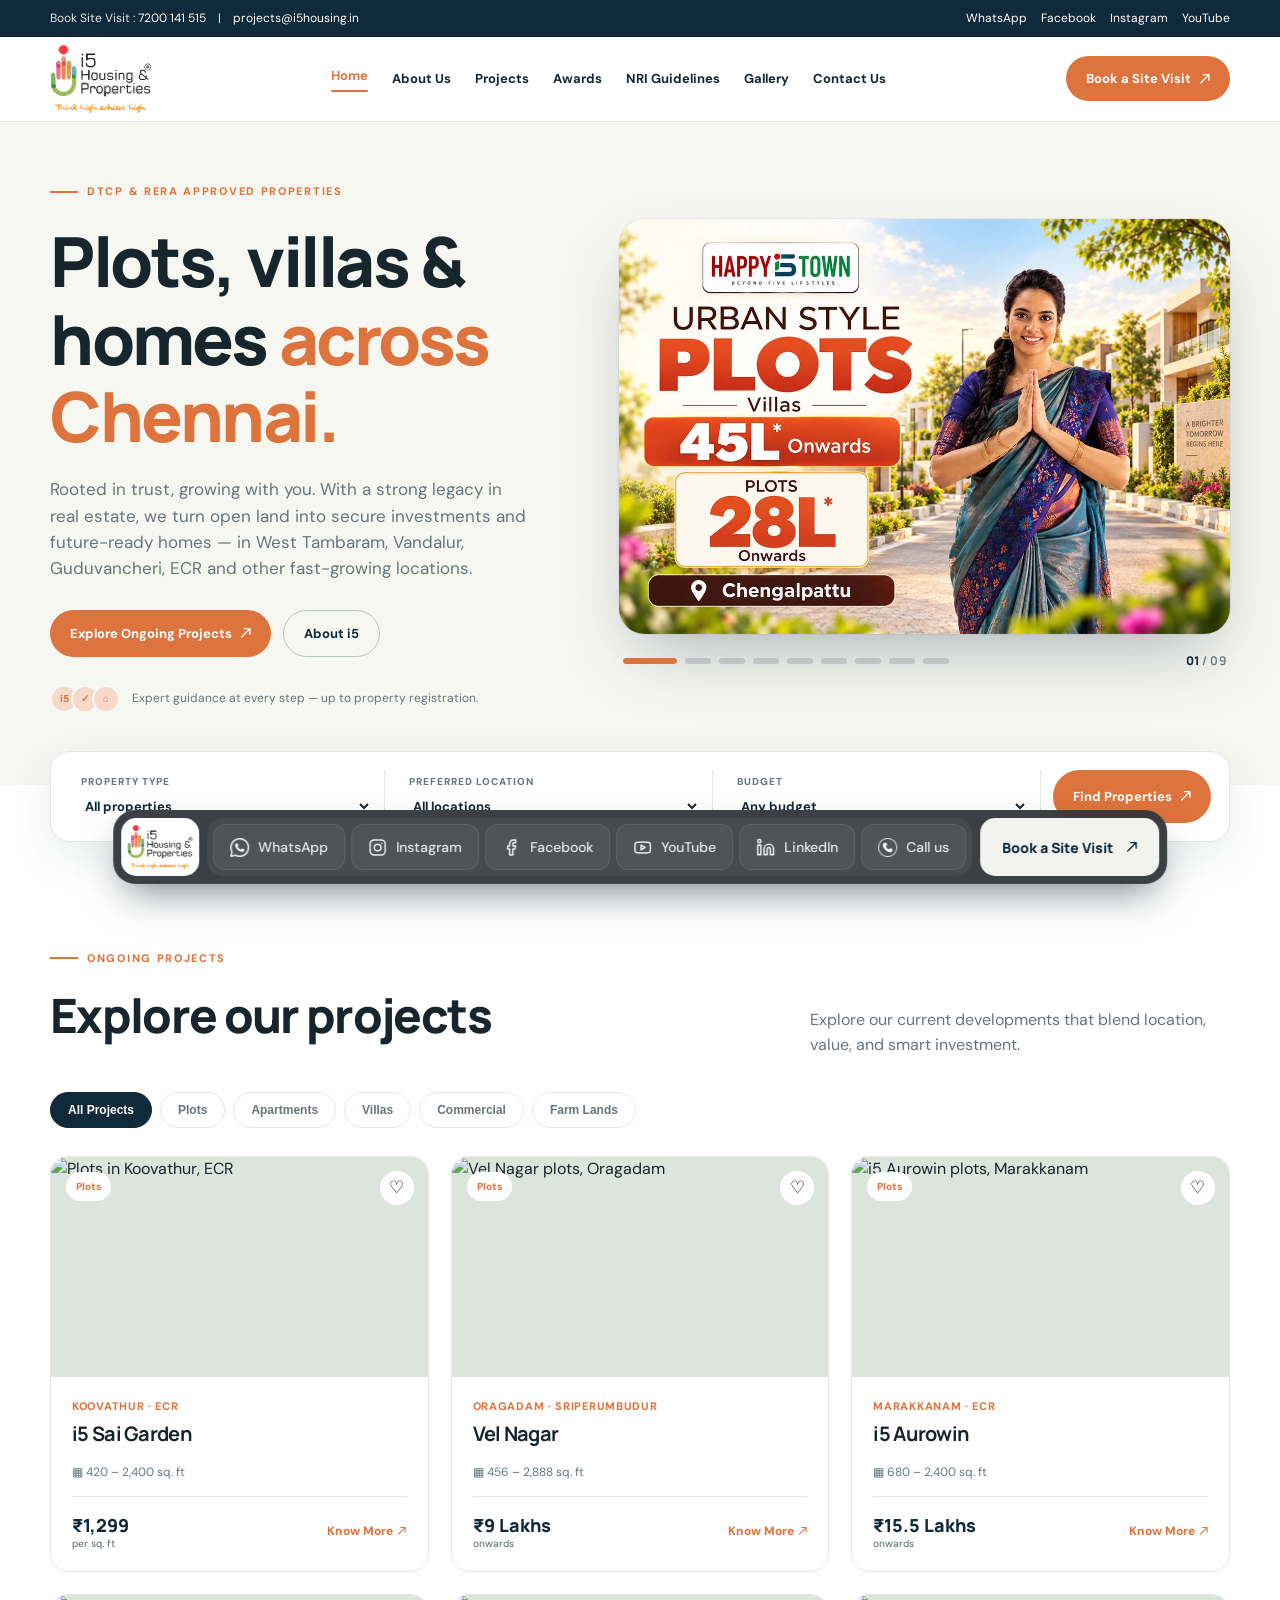
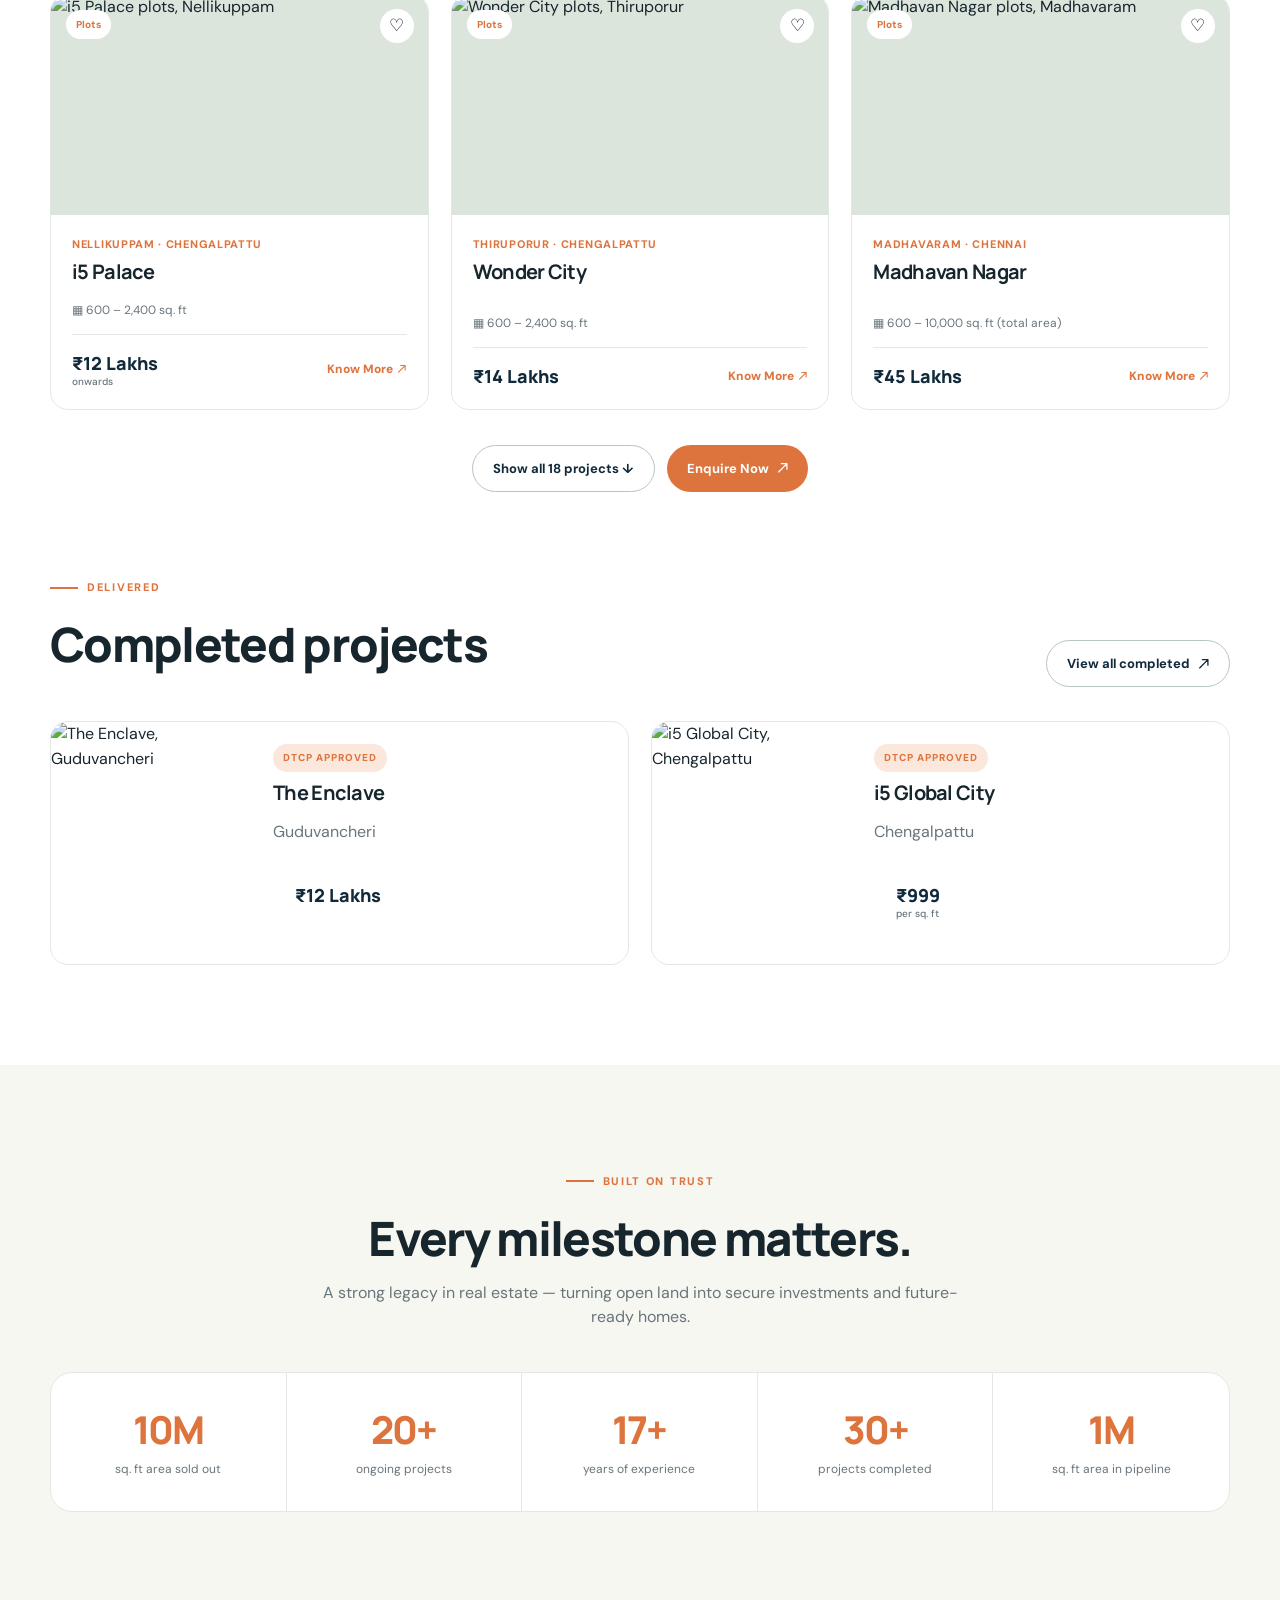
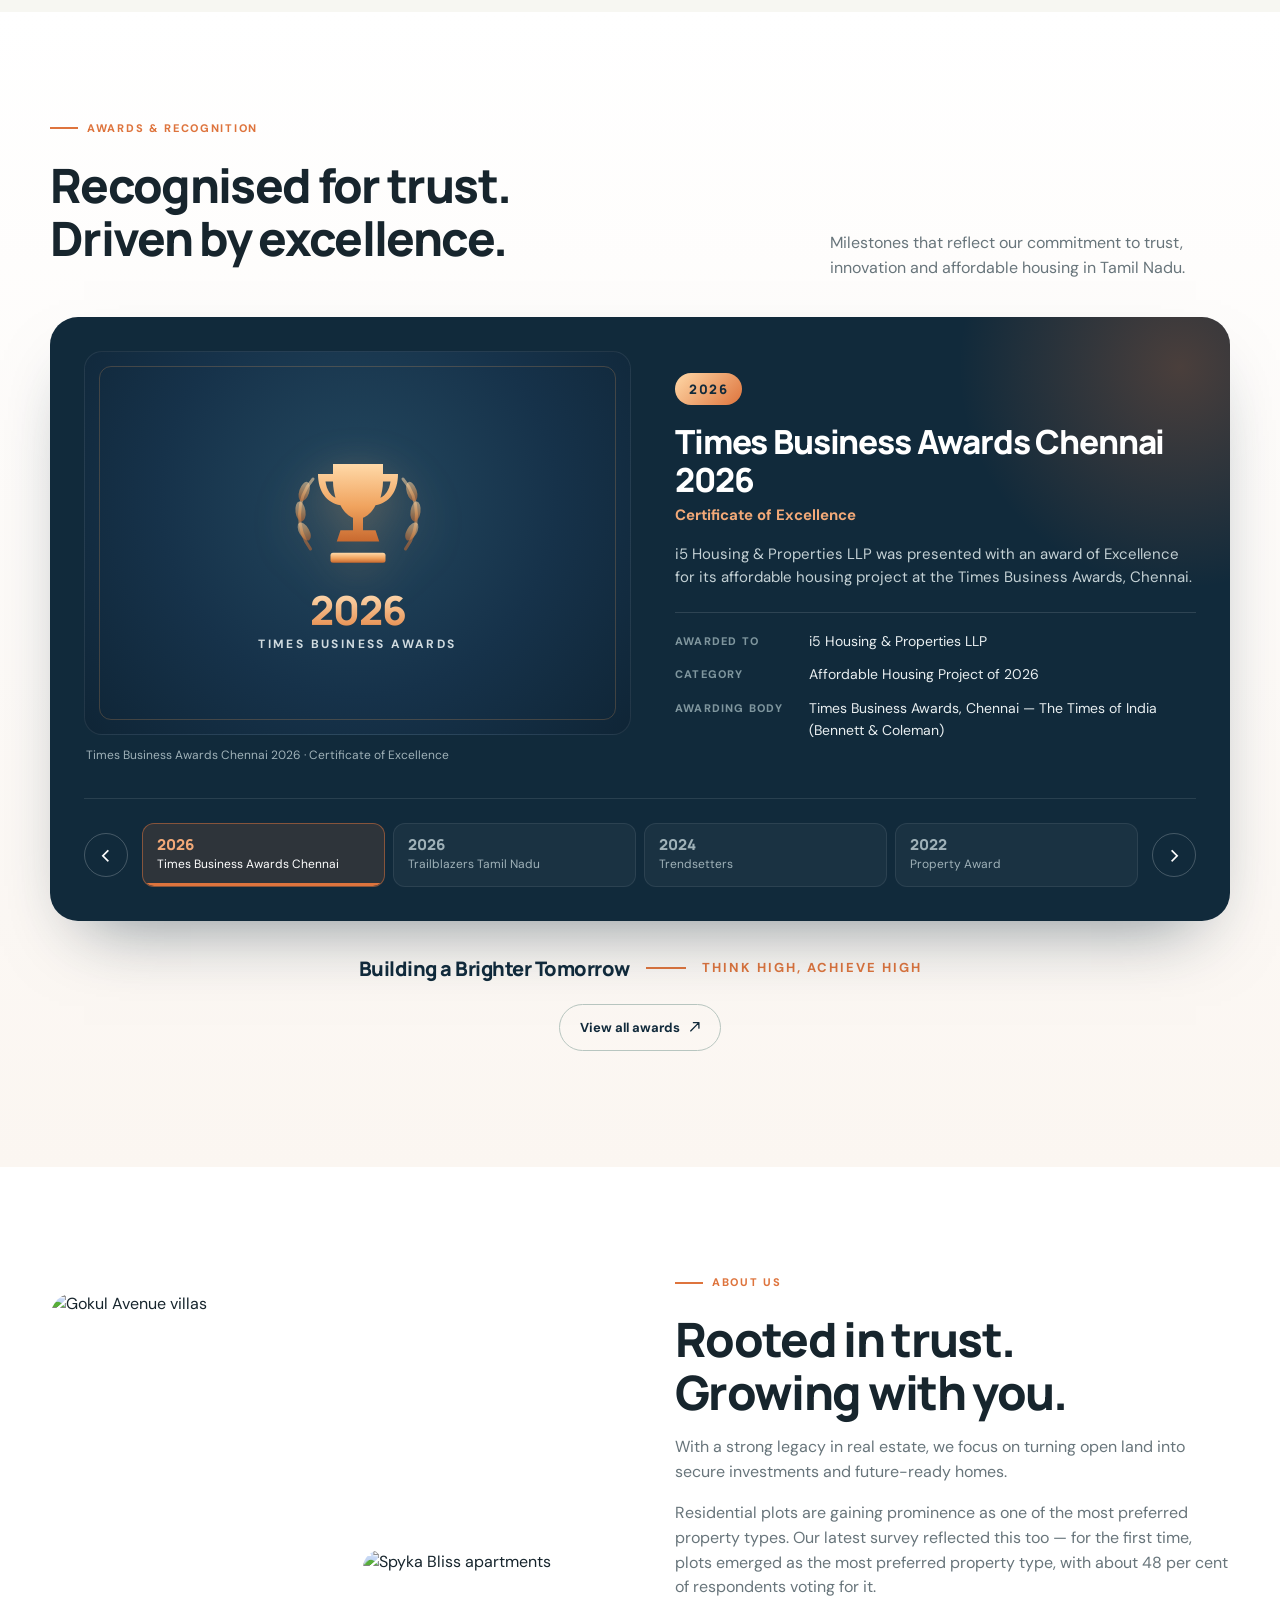
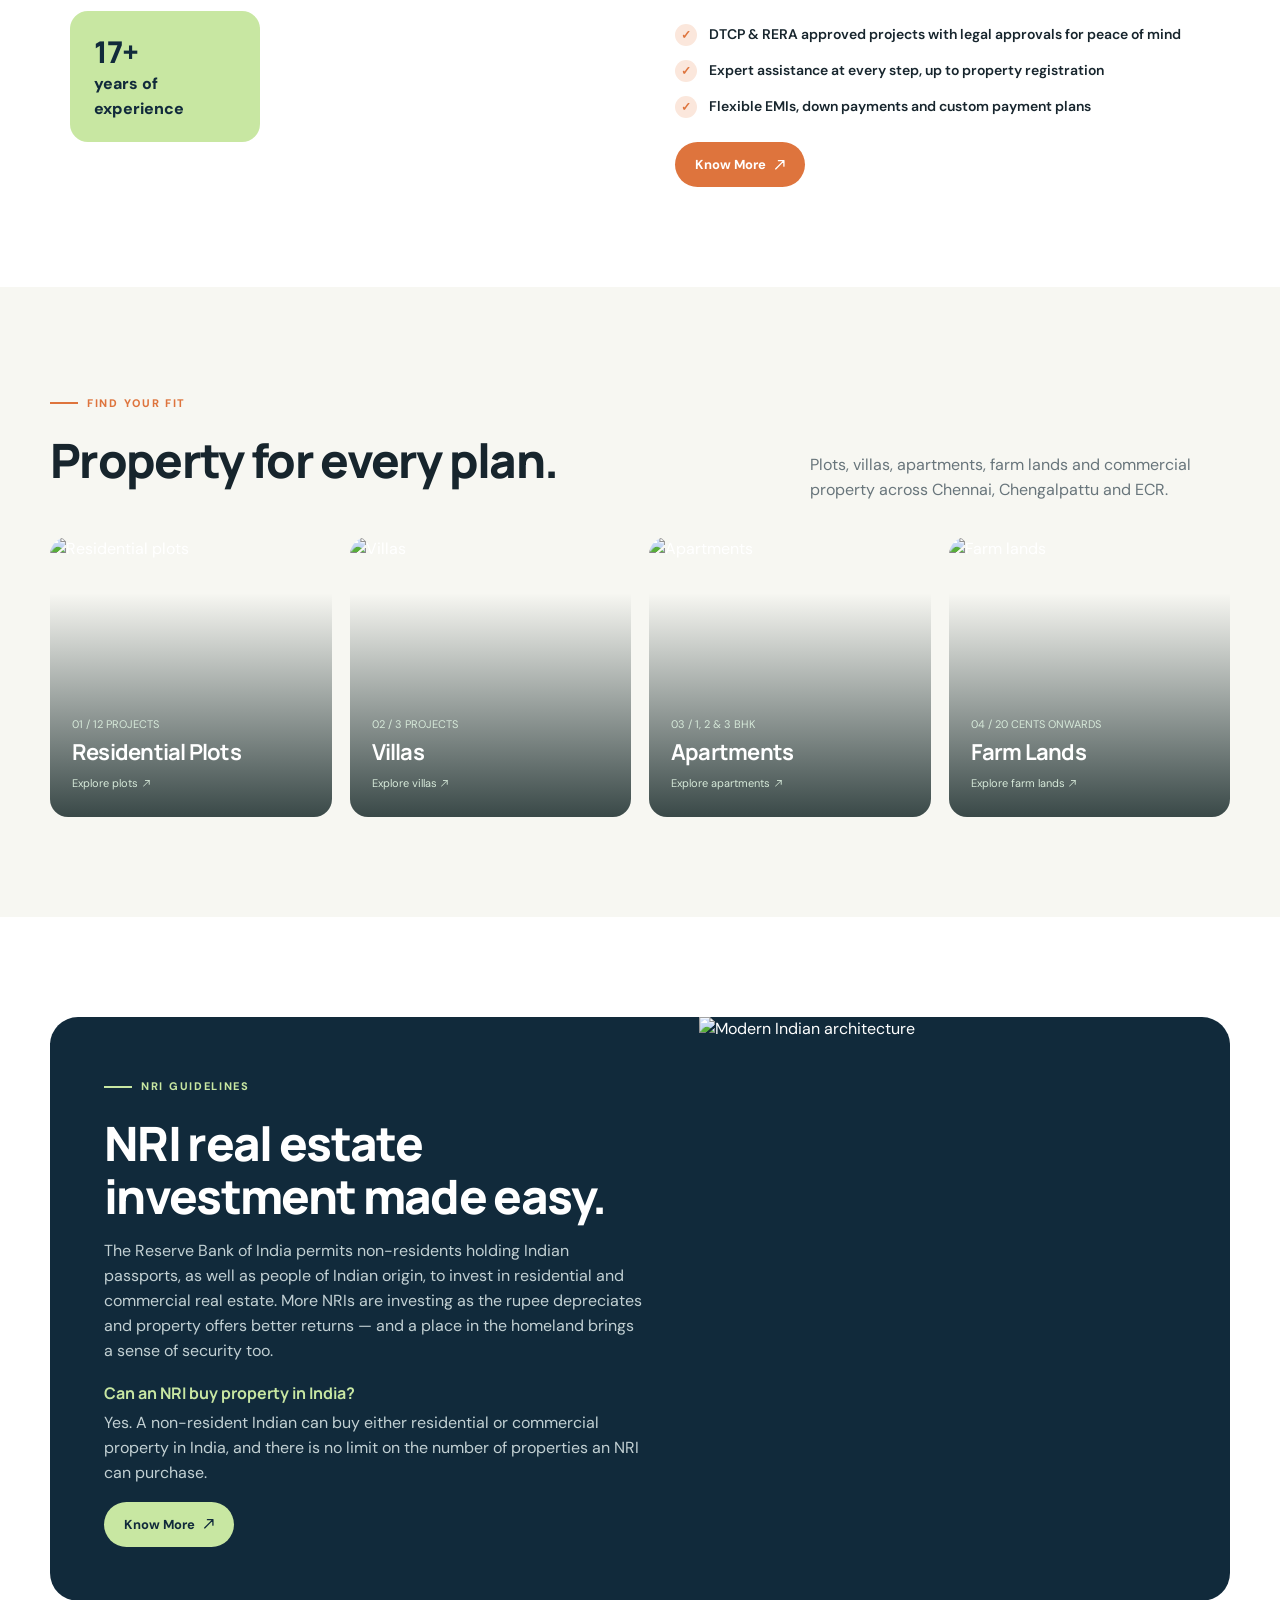
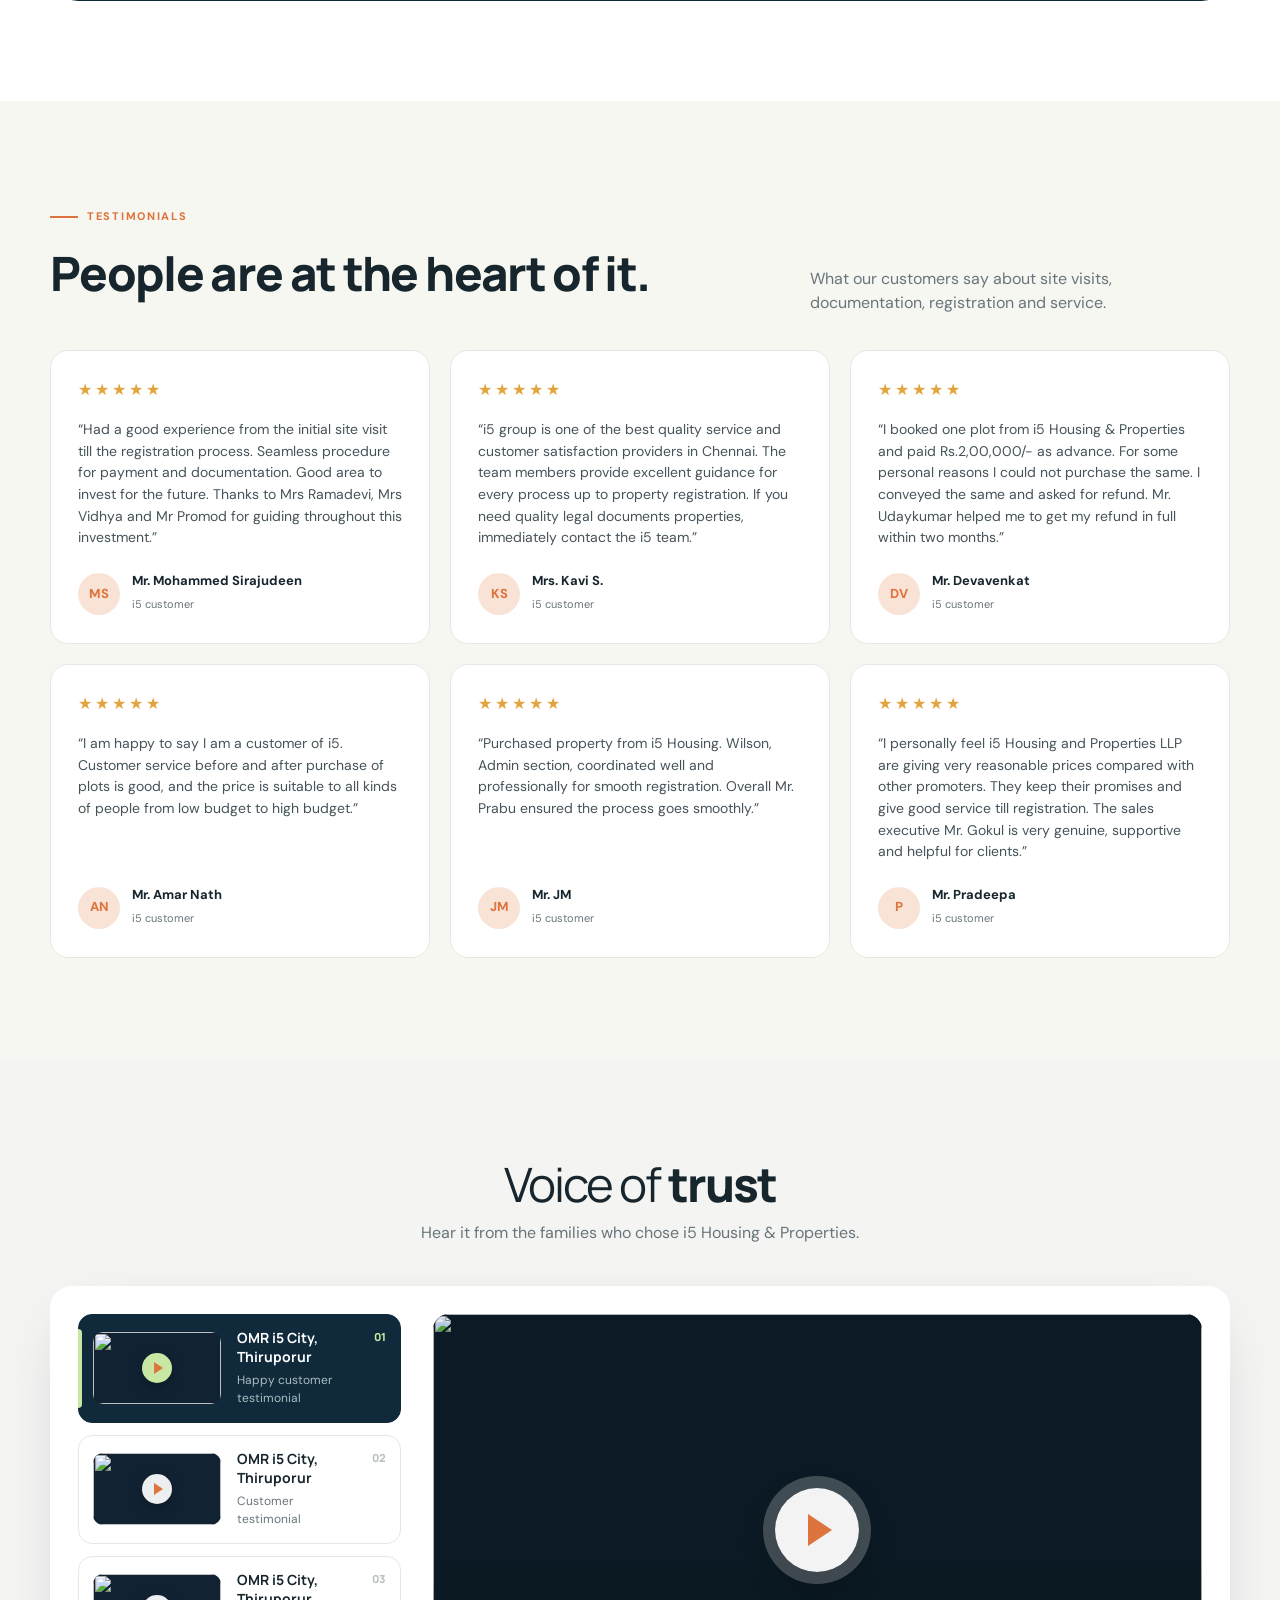
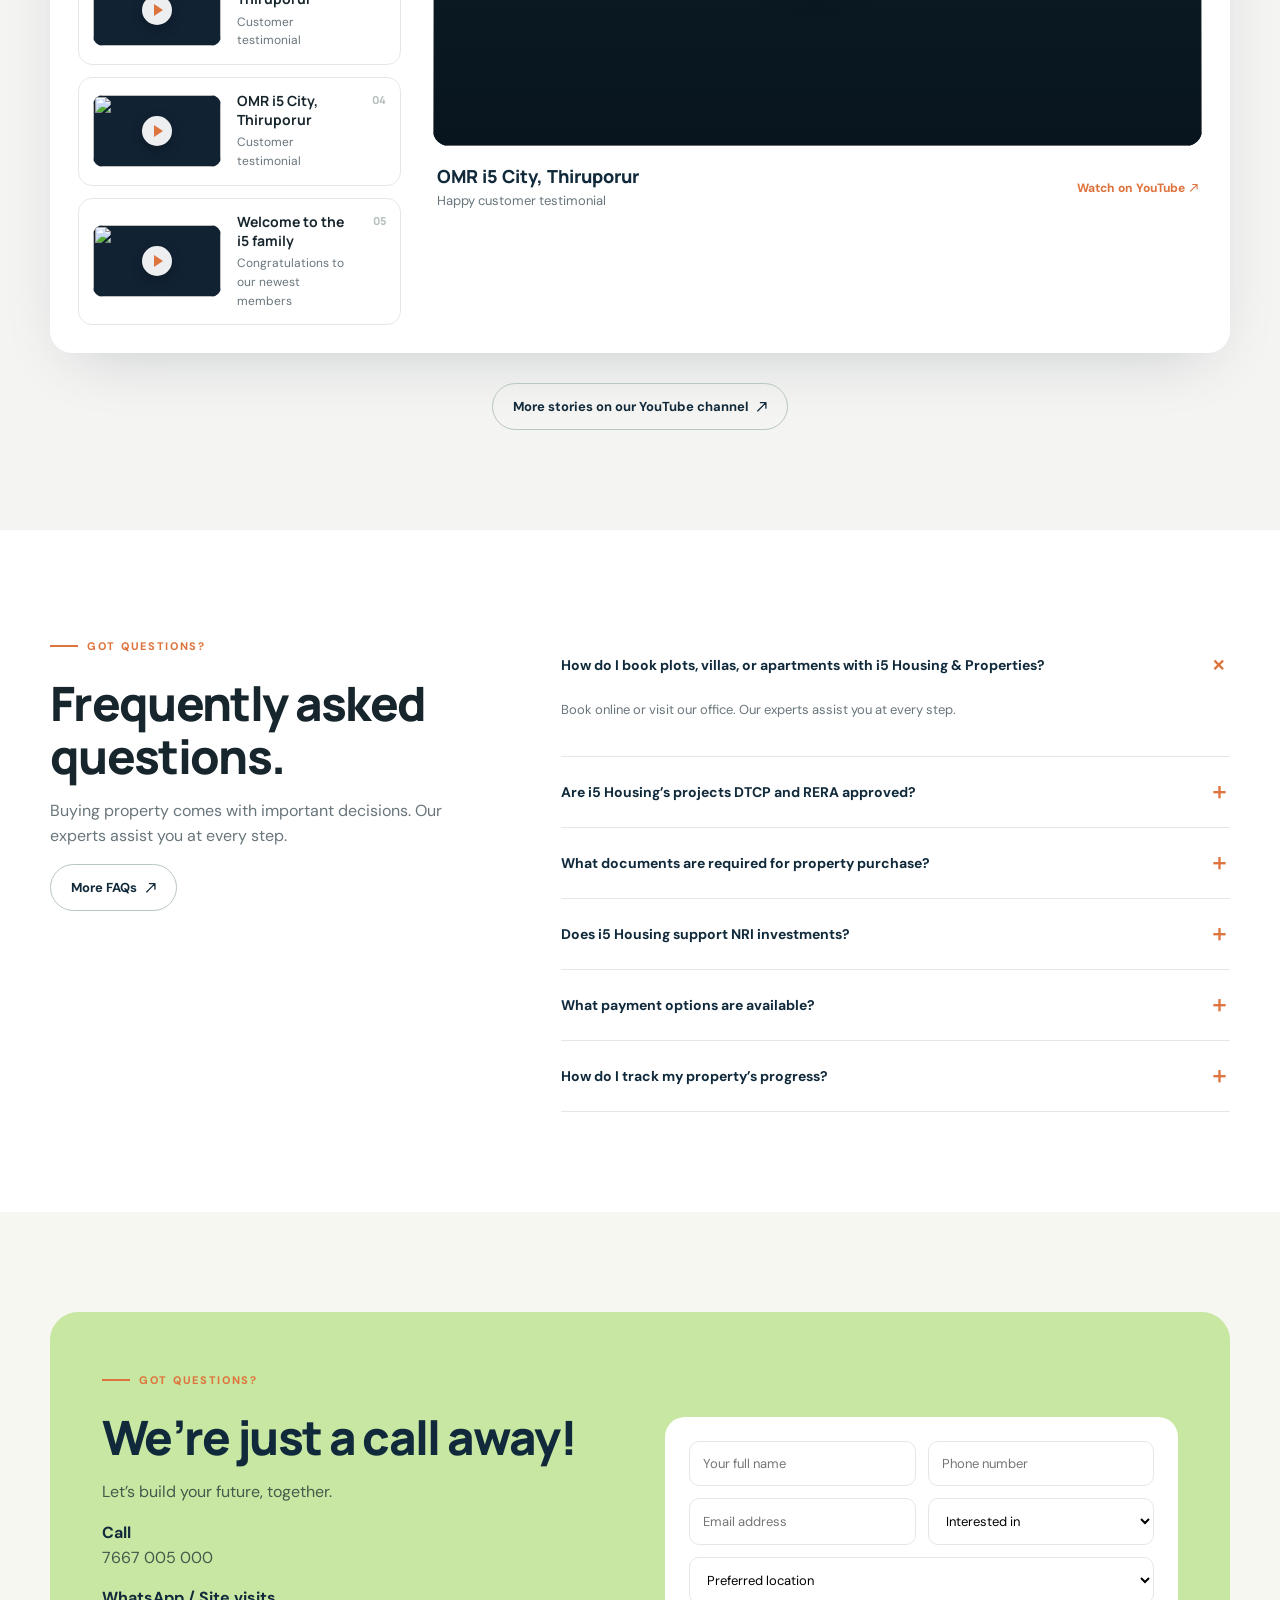
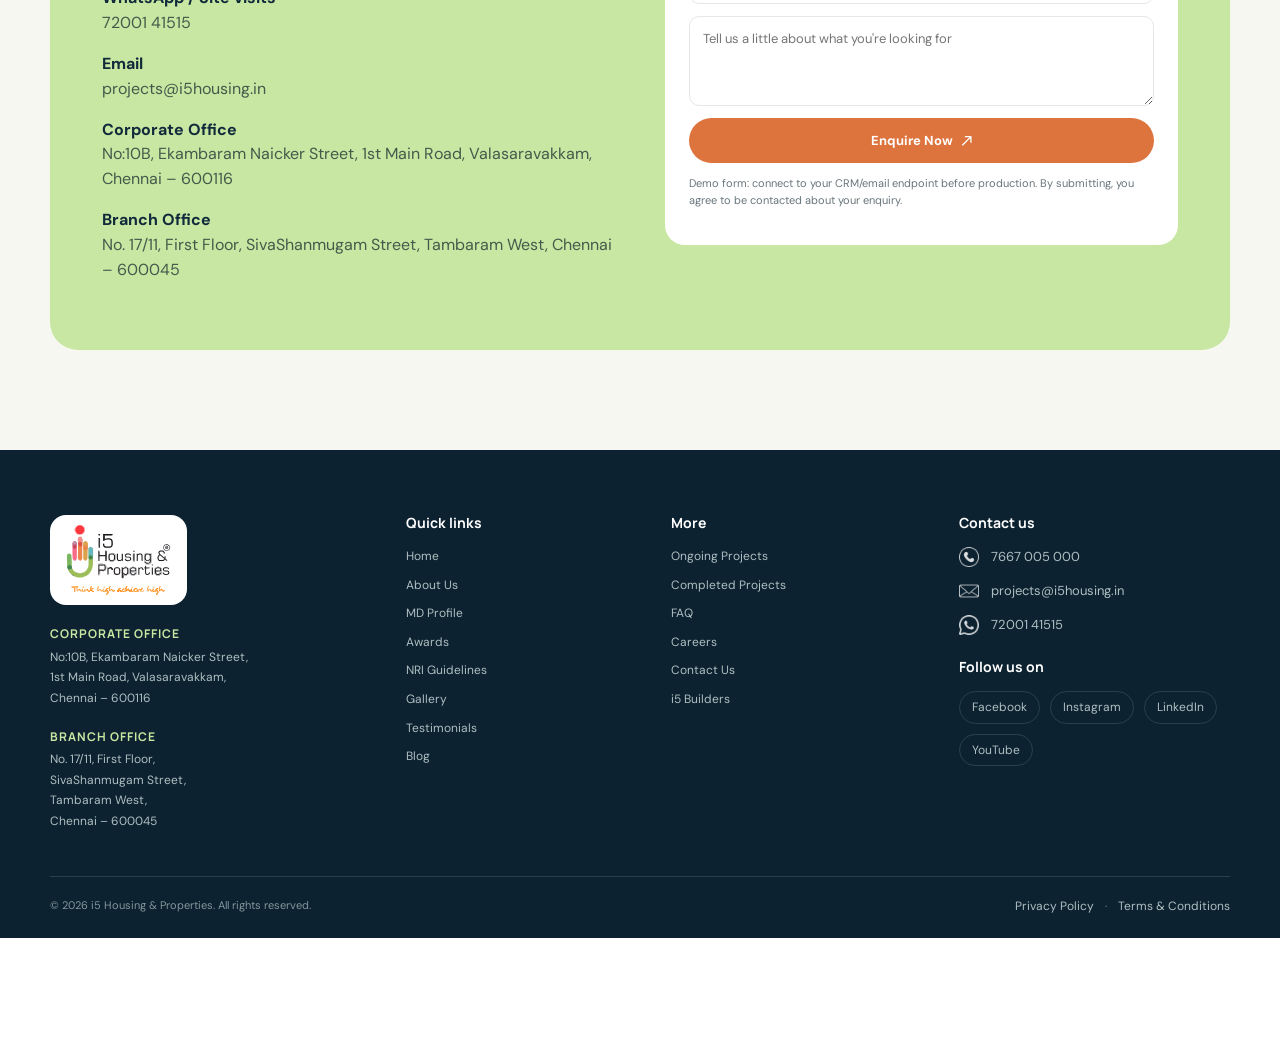
==== commit 9a43c43c: "Awards carousel, inner pages, OG image, arrow icon and social dock" ====
--- a/index.html
+++ b/index.html
@@ -6,8 +6,17 @@
 <meta name="description" content="i5 Housing & Properties offers DTCP & RERA approved plots, villas, farm land and apartments for sale in Chennai. Explore affordable and premium properties in West Tambaram, Vandalur, Guduvanchery, ECR and other fast-growing locations.">
 <meta property="og:title" content="Plots, Villas, Farm Land & Apartments for Sale in Chennai | i5 Housing & Properties">
 <meta property="og:description" content="DTCP & RERA approved plots, villas, farm land and apartments for sale in Chennai.">
-<meta property="og:image" content="https://i5housing.com/images/villas/wonder/wonder-city-banner-mob.webp">
-<meta property="og:url" content="https://i5housing.com/">
+<meta property="og:type" content="website">
+<meta property="og:site_name" content="i5 Housing &amp; Properties">
+<meta property="og:url" content="https://i5housingsites-alt.github.io/i5housing/">
+<meta property="og:image" content="https://i5housingsites-alt.github.io/i5housing/images/og-image.jpg">
+<meta property="og:image:width" content="1200">
+<meta property="og:image:height" content="630">
+<meta property="og:image:alt" content="i5 Housing &amp; Properties – DTCP &amp; RERA approved plots, villas and homes across Chennai">
+<meta name="twitter:card" content="summary_large_image">
+<meta name="twitter:title" content="Plots, Villas, Farm Land &amp; Apartments for Sale in Chennai | i5 Housing &amp; Properties">
+<meta name="twitter:description" content="DTCP &amp; RERA approved plots, villas, farm land and apartments for sale in Chennai.">
+<meta name="twitter:image" content="https://i5housingsites-alt.github.io/i5housing/images/og-image.jpg">
 <title>Plots, Villas, Farm Land & Apartments for Sale in Chennai | i5 Housing & Properties</title>
 <link rel="icon" href="logo.svg" type="image/svg+xml">
 <link rel="preconnect" href="https://fonts.googleapis.com">
@@ -17,114 +26,21 @@
 /* Swap to a neutral stock photo if a project image fails to load */
 function fb(img,kind){img.onerror=null;var m={land:'photo-1500382017468-9049fed747ef',home:'photo-1600607687939-ce8a6c25118c',apt:'photo-1600607687920-4e2a09cf159d',farm:'photo-1449158743715-0a90ebb6d2d8'};img.src='https://images.unsplash.com/'+(m[kind]||m.land)+'?auto=format&fit=crop&w=900&q=80'}
 </script>
-<style>
-:root{--navy:#112a3b;--green:#de743d;--lime:#c8e7a2;--orange:#ff8c16;--cream:#f7f7f2;--ink:#17252d;--muted:#68757b;--line:#e4e8e4;--white:#fff;--radius:18px;--shadow:0 16px 44px rgba(17,42,59,.09)}
-*{box-sizing:border-box}html{scroll-behavior:smooth}body{margin:0;color:var(--ink);background:#fff;font-family:"DM Sans",sans-serif;line-height:1.55}h1,h2,h3,h4{font-family:Manrope,sans-serif;line-height:1.12;margin:0 0 16px;letter-spacing:-.035em}h1{font-size:clamp(2.6rem,5.4vw,5rem);font-weight:800}h2{font-size:clamp(2rem,3.7vw,3.4rem);font-weight:800}h3{font-size:1.25rem}p{margin:0 0 16px;color:var(--muted)}a{color:inherit;text-decoration:none}.container{width:min(1180px,calc(100% - 44px));margin:auto}
-.topbar{background:var(--navy);color:#dce7e6;font-size:12px;padding:9px 0}.topbar .container{display:flex;justify-content:space-between;align-items:center;gap:16px;flex-wrap:wrap}.topbar a{color:#fff}.topbar a:hover{color:var(--lime)}.socials{display:flex;gap:14px}
-.header{position:sticky;top:0;z-index:20;background:rgba(255,255,255,.95);backdrop-filter:blur(12px);border-bottom:1px solid rgba(228,232,228,.8)}.nav{height:84px;display:flex;align-items:center;justify-content:space-between;gap:24px}
-.brand-logo{display:flex;align-items:center;flex:0 0 auto}.brand-logo img{display:block;height:68px;width:auto;aspect-ratio:2048/1369}
-.footer-logo{display:inline-flex;background:#fff;border-radius:16px;padding:10px 16px}.footer-logo img{height:70px;width:auto;aspect-ratio:2048/1369;display:block}
-.navlinks{display:flex;align-items:center;gap:24px;font-size:13px;font-weight:700}.navlinks a:hover{color:var(--green)}
-.btn{display:inline-flex;align-items:center;justify-content:center;gap:9px;padding:14px 20px;border:0;border-radius:999px;background:var(--green);color:#fff;font:700 13px "DM Sans",sans-serif;cursor:pointer;transition:.2s}.btn:hover{background:#c25e2a;transform:translateY(-1px)}.btn.light{background:var(--lime);color:var(--navy)}.btn.outline{background:transparent;border:1px solid #b8c6c0;color:var(--navy)}.menu-btn{display:none;background:none;border:0;font-size:26px;color:var(--navy)}
-.hero{background:var(--cream);padding:54px 0 72px;overflow:hidden}.hero-grid{display:grid;grid-template-columns:.92fr 1.08fr;align-items:center;gap:48px}.eyebrow{display:inline-flex;align-items:center;gap:9px;color:var(--green);font-weight:800;font-size:11px;letter-spacing:1.7px;text-transform:uppercase;margin-bottom:22px}.eyebrow:before{content:"";width:28px;height:2px;background:var(--green)}.hero h1 span{color:var(--green)}.hero-copy{font-size:17px;max-width:480px;margin:22px 0 28px}.hero-actions{display:flex;gap:12px;flex-wrap:wrap}.hero-note{display:flex;align-items:center;gap:12px;margin-top:28px;font-size:12px;color:var(--muted)}.avatar-stack{display:flex}.avatar-stack span{width:28px;height:28px;border-radius:50%;border:2px solid var(--cream);margin-left:-7px;background:#f6d9c8;display:grid;place-items:center;font-size:10px;color:var(--green);font-weight:800}.avatar-stack span:first-child{margin-left:0}
-.hero-visual{position:relative;min-height:480px}.hero-image{position:absolute;inset:0 18px 20px 0;border-radius:28px;overflow:hidden;background:#c9d7cb}.hero-image img{width:100%;height:100%;object-fit:cover;display:block}.hero-image:after{content:"";position:absolute;inset:0;background:linear-gradient(180deg,transparent 45%,rgba(11,33,27,.55))}.image-label{position:absolute;z-index:1;left:28px;bottom:28px;color:white}.image-label b{display:block;font:800 23px Manrope,sans-serif}.image-label span{font-size:12px}
-.floating-card{position:absolute;z-index:2;right:0;top:42px;background:#fff;padding:17px 19px;border-radius:16px;box-shadow:var(--shadow);max-width:190px}.floating-card b{display:block;font:800 22px Manrope;color:var(--green)}.floating-card span{font-size:11px;color:var(--muted)}.floating-card.bottom{top:auto;right:-4px;bottom:0;max-width:240px;display:flex;align-items:center;gap:12px}.floating-icon{width:40px;height:40px;border-radius:12px;background:#fcefe7;display:grid;place-items:center;font-size:20px}
-.search-wrap{position:relative;z-index:3;margin-top:-34px}.search-box{display:grid;grid-template-columns:1fr 1fr 1fr auto;gap:12px;padding:18px;background:#fff;border:1px solid var(--line);border-radius:20px;box-shadow:var(--shadow)}.field{display:flex;flex-direction:column;gap:5px;padding:4px 12px;border-right:1px solid var(--line)}.field label{font-size:10px;text-transform:uppercase;letter-spacing:1px;color:var(--muted);font-weight:800}.field select{border:0;outline:0;background:transparent;font:700 13px "DM Sans",sans-serif;color:var(--navy);width:100%;padding:3px 0}
-.section{padding:100px 0}.section.soft{background:var(--cream)}.section-head{display:flex;justify-content:space-between;align-items:end;gap:30px;margin-bottom:34px}.section-head p{max-width:420px;margin:0}
-.category-tabs{display:flex;gap:8px;flex-wrap:wrap;margin:28px 0}.tab{border:1px solid var(--line);background:#fff;color:var(--muted);border-radius:999px;padding:10px 17px;font-size:12px;font-weight:800;cursor:pointer}.tab.active,.tab:hover{background:var(--navy);border-color:var(--navy);color:#fff}
-.project-grid{display:grid;grid-template-columns:repeat(3,1fr);gap:22px}.project-card{border:1px solid var(--line);border-radius:var(--radius);overflow:hidden;background:#fff;transition:.25s;display:flex;flex-direction:column}.project-card:hover{transform:translateY(-5px);box-shadow:var(--shadow)}.project-card.is-hidden{display:none}.project-photo{height:220px;position:relative;overflow:hidden;background:#dce5dc}.project-photo img{width:100%;height:100%;object-fit:cover;transition:transform .4s}.project-card:hover .project-photo img{transform:scale(1.04)}.tag{position:absolute;top:15px;left:15px;background:#fff;padding:7px 10px;border-radius:999px;font-size:10px;font-weight:800;color:var(--green)}.heart{position:absolute;right:14px;top:14px;background:#fff;border:0;width:34px;height:34px;border-radius:50%;font-size:17px;cursor:pointer}.project-logo{position:absolute;left:15px;bottom:15px;background:#fff;border-radius:10px;padding:6px 10px;height:46px;display:flex;align-items:center;box-shadow:0 6px 18px rgba(0,0,0,.12)}.project-logo img{height:34px;width:auto;max-width:110px;object-fit:contain;transform:none!important}
-.project-body{padding:21px;display:flex;flex-direction:column;flex:1}.location{font-size:11px;color:var(--green);font-weight:800;text-transform:uppercase;letter-spacing:.7px;margin-bottom:8px}.project-body h3{margin-bottom:4px}.project-meta{display:flex;gap:15px;flex-wrap:wrap;font-size:12px;color:var(--muted);padding:14px 0;border-bottom:1px solid var(--line);margin-top:auto}.project-bottom{display:flex;justify-content:space-between;align-items:center;padding-top:16px;gap:10px}.price{font:800 18px Manrope;color:var(--navy)}.price small{display:block;font:500 10px "DM Sans",sans-serif;color:var(--muted)}.arrow-link{color:var(--green);font-weight:800;font-size:12px;white-space:nowrap}.arrow-link:hover{text-decoration:underline}
-.text-center{text-align:center}.center-intro{max-width:660px;margin:0 auto 42px}
-.completed-grid{display:grid;grid-template-columns:1fr 1fr;gap:22px}.completed-card{display:grid;grid-template-columns:200px 1fr;border:1px solid var(--line);border-radius:var(--radius);overflow:hidden;background:#fff}.completed-card img{width:100%;height:100%;min-height:170px;object-fit:cover}.completed-card div{padding:22px}.badge{display:inline-block;background:#fbe7dc;color:var(--green);font-size:10px;font-weight:800;letter-spacing:1px;padding:6px 10px;border-radius:999px;margin-bottom:10px}
-.stats{display:grid;grid-template-columns:repeat(5,1fr);border:1px solid var(--line);border-radius:22px;overflow:hidden;background:#fff}.stat{padding:30px 18px;text-align:center;border-right:1px solid var(--line)}.stat:last-child{border:0}.stat strong{display:block;font:800 clamp(1.8rem,3vw,2.7rem) Manrope;color:var(--green);letter-spacing:-2px}.stat span{font-size:12px;color:var(--muted)}
-.about-grid{display:grid;grid-template-columns:1fr 1fr;gap:70px;align-items:center}.about-visual{position:relative;min-height:470px}.about-visual img{position:absolute;width:83%;height:420px;object-fit:cover;border-radius:26px;left:0;top:0}.about-visual .small-img{width:45%;height:220px;left:auto;right:0;top:auto;bottom:0;border:8px solid #fff}.about-stamp{position:absolute;left:20px;bottom:20px;background:var(--lime);border-radius:18px;padding:20px 24px;font-weight:800;color:var(--navy);max-width:190px}.about-stamp b{display:block;font:800 30px Manrope;letter-spacing:-1px}
-.check-list{list-style:none;padding:0;margin:24px 0}.check-list li{display:flex;gap:12px;margin:14px 0;font-size:14px;font-weight:600}.check{display:grid;place-items:center;flex:0 0 22px;height:22px;border-radius:50%;background:#fbe7dc;color:var(--green);font-size:12px}
-.types-grid{display:grid;grid-template-columns:repeat(4,1fr);gap:18px}.type-card{position:relative;height:280px;border-radius:18px;overflow:hidden;color:white}.type-card img{width:100%;height:100%;object-fit:cover;transition:.4s}.type-card:hover img{transform:scale(1.05)}.type-card:after{content:"";position:absolute;inset:0;background:linear-gradient(180deg,transparent 20%,rgba(10,29,29,.8))}.type-info{position:absolute;z-index:1;left:22px;right:20px;bottom:22px}.type-info span{font-size:11px;color:#d6e9d9}.type-info h3{font-size:22px;margin:5px 0}
-.nri-banner{background:var(--navy);color:white;border-radius:28px;display:grid;grid-template-columns:1.1fr .9fr;overflow:hidden;min-height:400px}.nri-copy{padding:54px}.nri-copy h2{color:white}.nri-copy p{color:#c2d0d3}.nri-copy h4{color:var(--lime);font-size:16px;margin:22px 0 8px;letter-spacing:0}.nri-banner>img{width:100%;height:100%;min-height:350px;object-fit:cover}.nri-copy .eyebrow{color:var(--lime)}.nri-copy .eyebrow:before{background:var(--lime)}
-.testimonial-grid{display:grid;grid-template-columns:repeat(3,1fr);gap:20px}.quote-card{padding:27px;border:1px solid var(--line);border-radius:18px;background:#fff;display:flex;flex-direction:column}.stars{color:#e3a43b;letter-spacing:3px;margin-bottom:16px}.quote-card blockquote{margin:0 0 22px;color:#45535a;font-size:14px;flex:1}.person{display:flex;align-items:center;gap:12px}.person-avatar{width:42px;height:42px;border-radius:50%;background:#f9e3d6;display:grid;place-items:center;color:var(--green);font-weight:800;font-size:13px}.person b{display:block;font-size:13px}.person small{color:var(--muted);font-size:11px}
-
-.faq-grid{display:grid;grid-template-columns:.8fr 1.2fr;gap:65px}.faq-item{border-bottom:1px solid var(--line)}.faq-question{width:100%;display:flex;justify-content:space-between;align-items:center;gap:15px;text-align:left;background:none;border:0;padding:20px 0;font:700 14px "DM Sans",sans-serif;color:var(--navy);cursor:pointer}.faq-question span:last-child{font-size:22px;color:var(--green);transition:.2s}.faq-answer{display:none;padding:0 30px 20px 0;font-size:13px}.faq-item.open .faq-answer{display:block}.faq-item.open .faq-question span:last-child{transform:rotate(45deg)}
-.contact-panel{background:var(--lime);border-radius:28px;padding:52px;display:grid;grid-template-columns:1fr 1fr;gap:50px;align-items:center}.contact-panel h2{color:var(--navy)}.contact-panel p{color:#435b4b}.contact-panel a:hover{text-decoration:underline}.contact-form{background:#fff;border-radius:20px;padding:24px;display:grid;grid-template-columns:1fr 1fr;gap:12px}.contact-form input,.contact-form select,.contact-form textarea{width:100%;border:1px solid var(--line);border-radius:10px;padding:13px;font:13px "DM Sans",sans-serif;outline-color:var(--green);background:#fff}.contact-form textarea{grid-column:1/-1;min-height:90px;resize:vertical}.contact-form .full{grid-column:1/-1}.form-note{font-size:11px;color:var(--muted);grid-column:1/-1}
-.footer{background:#0d2230;color:#dbe4e6;padding:65px 0 22px}.footer-grid{display:grid;grid-template-columns:1.4fr 1fr 1.1fr 1.2fr;gap:40px}.footer p,.footer a{color:#aebfc2;font-size:12px}.footer h4{color:#fff;font-size:14px;letter-spacing:0}.footer-links{display:grid;gap:10px}.footer a:hover{color:var(--lime)}.footer-social{display:flex;gap:10px;flex-wrap:wrap;margin-top:6px}.footer-social a{border:1px solid #29404b;border-radius:999px;padding:6px 12px}.footer-contact{gap:14px}.footer-contact a{display:flex;align-items:center;gap:12px;font-size:13px}.footer-contact img{width:20px;height:20px;flex:0 0 20px;opacity:.85;transition:opacity .2s}.footer-contact a:hover img{opacity:1}.footer-address{margin-top:22px}.footer-address h4{font-size:12px;letter-spacing:1px;text-transform:uppercase;color:var(--lime);margin-bottom:6px}.footer-address p{line-height:1.7;margin:0}.footer-bottom{border-top:1px solid #29404b;margin-top:45px;padding-top:20px;display:flex;justify-content:space-between;gap:15px;flex-wrap:wrap;font-size:11px;color:#82979d}
-@media(max-width:1050px){.navlinks{gap:16px}.navlinks .hide-md{display:none}.stats{grid-template-columns:repeat(3,1fr)}.stat:nth-child(3){border-right:0}.stat:nth-child(-n+3){border-bottom:1px solid var(--line)}}
-@media(max-width:950px){.hero-grid{gap:25px}.project-grid{grid-template-columns:repeat(2,1fr)}.types-grid{grid-template-columns:repeat(2,1fr)}.footer-grid{grid-template-columns:repeat(2,1fr)}.completed-grid{grid-template-columns:1fr}.section{padding:75px 0}}
-@media(max-width:780px){.container{width:min(100% - 30px,1180px)}.topbar .container{justify-content:center}.topbar .hide-mobile{display:none}.nav{height:72px}.brand-logo img{height:56px}.navlinks{display:none;position:absolute;left:0;right:0;top:72px;background:#fff;padding:22px;box-shadow:var(--shadow);flex-direction:column;align-items:stretch}.navlinks.show{display:flex}.navlinks a{display:block!important;padding:8px}.navlinks .btn{text-align:center}.menu-btn{display:block}.nav>.btn{display:none}.hero{padding:40px 0 58px}.hero-grid{grid-template-columns:1fr}.hero h1{font-size:2.8rem}.hero-copy{font-size:15px}.search-box{grid-template-columns:1fr;gap:8px;padding:14px}.field{border-right:0;border-bottom:1px solid var(--line);padding:8px 6px}.search-box .btn{width:100%}.section{padding:65px 0}.section-head{display:block}.section-head p{margin-top:12px}.project-grid{grid-template-columns:1fr}.project-photo{height:230px}.completed-card{grid-template-columns:1fr}.completed-card img{height:180px}.stats{grid-template-columns:1fr 1fr}.stat{padding:22px 12px;border-bottom:1px solid var(--line)!important;border-right:1px solid var(--line)!important}.stat:nth-child(2n){border-right:0!important}.stat:last-child{grid-column:1/-1;border:0!important}.about-grid,.faq-grid{grid-template-columns:1fr;gap:35px}.about-visual{min-height:360px}.about-visual img{height:320px}.about-visual .small-img{height:165px}.types-grid{grid-template-columns:1fr 1fr;gap:10px}.type-card{height:220px}.type-info{left:14px;bottom:15px}.type-info h3{font-size:18px}.nri-banner{grid-template-columns:1fr}.nri-copy{padding:32px 25px}.nri-banner>img{min-height:230px;max-height:260px}.testimonial-grid{grid-template-columns:1fr}.contact-panel{grid-template-columns:1fr;padding:28px 18px;gap:22px}.contact-form{grid-template-columns:1fr;padding:17px}.contact-form textarea,.contact-form .full,.form-note{grid-column:auto}.footer-grid{grid-template-columns:1fr 1fr;gap:28px}.footer-grid>div:first-child{grid-column:1/-1}.footer-bottom{display:block}.footer-bottom span{display:block;margin:8px 0}}
-
-/* ---------- Hero banner slider ---------- */
-.hero-visual{position:relative;min-height:0}
-.banner-slider{position:relative;aspect-ratio:1200/816;border-radius:26px;overflow:hidden;background:#dfe7df;box-shadow:0 30px 70px -20px rgba(17,42,59,.35),0 0 0 1px rgba(17,42,59,.06);outline:none;isolation:isolate}
-.banner-slider:focus-visible{box-shadow:0 0 0 3px var(--green),0 30px 70px -20px rgba(17,42,59,.35)}
-.banner-track{position:absolute;inset:0}
-.banner-slide{position:absolute;inset:0;opacity:0;visibility:hidden;transition:opacity .9s ease,visibility 0s linear .9s}
-.banner-slide img{width:100%;height:100%;object-fit:cover;display:block;transform:scale(1.045);transition:transform 6s ease-out}
-.banner-slide.is-active{opacity:1;visibility:visible;transition:opacity .9s ease;z-index:1}
-.banner-slide.is-active img{transform:scale(1)}
-.banner-arrow{position:absolute;top:50%;z-index:3;width:44px;height:44px;margin-top:-22px;border:0;border-radius:50%;background:rgba(255,255,255,.92);color:var(--navy);font:400 28px/1 Manrope,sans-serif;display:grid;place-items:center;padding-bottom:4px;cursor:pointer;box-shadow:0 8px 22px rgba(17,42,59,.18);opacity:0;transition:opacity .25s,transform .25s,background .2s}
-.banner-arrow.prev{left:14px;transform:translateX(-6px)}.banner-arrow.next{right:14px;transform:translateX(6px)}
-.banner-slider:hover .banner-arrow,.banner-slider:focus-within .banner-arrow{opacity:1;transform:none}
-.banner-arrow:hover{background:#fff;color:var(--green)}
-.banner-controls{display:flex;align-items:center;justify-content:space-between;gap:16px;margin-top:18px;padding:0 4px}
-.banner-dots{display:flex;gap:8px;flex-wrap:wrap}
-.banner-dot{position:relative;width:26px;height:6px;border:0;padding:0;border-radius:999px;background:rgba(17,42,59,.15);cursor:pointer;overflow:hidden;transition:width .35s ease,background .2s}
-.banner-dot:hover{background:rgba(17,42,59,.28)}
-.banner-dot.is-active{width:54px}
-.banner-dot.is-active:after{content:"";position:absolute;inset:0;background:var(--green);border-radius:inherit;transform-origin:left;animation:dotfill var(--dur,5s) linear forwards}
-.banner-slider.is-paused~.banner-controls .banner-dot.is-active:after,.banner-controls.is-paused .banner-dot.is-active:after{animation-play-state:paused}
-@keyframes dotfill{from{transform:scaleX(0)}to{transform:scaleX(1)}}
-.banner-count{font:600 12px Manrope,sans-serif;color:var(--muted);letter-spacing:.5px;white-space:nowrap}.banner-count b{color:var(--navy);font-weight:800}
-@media(hover:none){.banner-arrow{opacity:1;transform:none;width:38px;height:38px;margin-top:-19px;font-size:24px}}
-@media(max-width:780px){.banner-slider{border-radius:18px}.banner-dot{width:16px}.banner-dot.is-active{width:36px}.banner-arrow.prev{left:8px}.banner-arrow.next{right:8px}}
-@media(prefers-reduced-motion:reduce){.banner-slide,.banner-slide img{transition:none!important}.banner-slide img{transform:none!important}.banner-dot.is-active:after{animation:none;transform:scaleX(1)}}
-
-/* ---------- Voice of trust ---------- */
-.voice{background:#f4f4f2}
-.voice-title{text-align:center;font-weight:400;letter-spacing:-.04em;margin-bottom:10px}.voice-title b{font-weight:800}
-.voice-sub{text-align:center;margin:0 auto 40px;max-width:520px}
-.voice-card{background:#fff;border-radius:22px;box-shadow:0 20px 60px -24px rgba(17,42,59,.22);padding:28px;display:grid;grid-template-columns:minmax(280px,.42fr) 1fr;gap:32px;align-items:start}
-.vot-list{list-style:none;margin:0;padding:0;display:flex;flex-direction:column;gap:12px}
-.vot-item{width:100%;display:flex;align-items:center;gap:16px;padding:14px;border:1px solid var(--line);border-radius:14px;background:#fff;text-align:left;cursor:pointer;position:relative;transition:background .25s,border-color .25s,transform .2s;font:inherit;color:var(--ink)}
-.vot-item:hover{border-color:#c9d3cf;transform:translateX(3px)}
-.vot-item:focus-visible{outline:2px solid var(--green);outline-offset:2px}
-.vot-item.is-active{background:var(--navy);border-color:var(--navy);color:#fff}
-.vot-item.is-active:before{content:"";position:absolute;left:-1px;top:14px;bottom:14px;width:4px;border-radius:0 4px 4px 0;background:var(--lime)}
-.vot-thumb{position:relative;flex:0 0 128px;aspect-ratio:16/9;border-radius:10px;overflow:hidden;background:#123}
-.vot-thumb img{width:100%;height:100%;object-fit:cover;display:block}
-.vot-mini-play{position:absolute;inset:0;margin:auto;width:30px;height:30px;border-radius:50%;background:rgba(255,255,255,.92);box-shadow:0 4px 12px rgba(0,0,0,.25)}
-.vot-mini-play:after{content:"";position:absolute;left:12px;top:9px;border-left:9px solid var(--green);border-top:6px solid transparent;border-bottom:6px solid transparent}
-.vot-item.is-active .vot-mini-play{background:var(--lime)}
-.vot-meta{flex:1;min-width:0}.vot-meta b{display:block;font:700 14px/1.35 Manrope,sans-serif}.vot-meta small{display:block;font-size:12px;color:var(--muted);margin-top:4px}
-.vot-item.is-active .vot-meta small{color:#a9bcc2}
-.vot-num{font:800 11px Manrope,sans-serif;color:#b7c2c0;align-self:flex-start}.vot-item.is-active .vot-num{color:var(--lime)}
-.vot-stage{min-width:0}
-.vot-player{position:relative;aspect-ratio:16/9;border-radius:16px;overflow:hidden;background:#0b1a24}
-.vot-player iframe{position:absolute;inset:0;width:100%;height:100%;border:0}
-.vot-poster{position:absolute;inset:0;border:0;padding:0;cursor:pointer;background:#0b1a24}
-.vot-poster img{width:100%;height:100%;object-fit:cover;display:block;transition:transform .5s,opacity .3s;opacity:.92}
-.vot-poster:hover img{transform:scale(1.03);opacity:1}
-.vot-poster:after{content:"";position:absolute;inset:0;background:linear-gradient(180deg,transparent 55%,rgba(5,15,22,.45))}
-.vot-big-play{position:absolute;z-index:1;left:50%;top:50%;width:84px;height:84px;margin:-42px 0 0 -42px;border-radius:50%;background:rgba(255,255,255,.95);box-shadow:0 0 0 12px rgba(255,255,255,.22),0 14px 34px rgba(0,0,0,.3);transition:transform .25s}
-.vot-big-play:after{content:"";position:absolute;left:33px;top:26px;border-left:24px solid var(--green);border-top:16px solid transparent;border-bottom:16px solid transparent}
-.vot-poster:hover .vot-big-play{transform:scale(1.08)}
-.vot-poster:focus-visible{outline:3px solid var(--lime);outline-offset:-3px}
-.vot-caption{display:flex;justify-content:space-between;align-items:center;gap:16px;padding:18px 4px 0;border-top:0}
-.vot-caption b{display:block;font:800 18px Manrope,sans-serif;color:var(--navy)}.vot-caption small{color:var(--muted);font-size:13px}
-@media(max-width:950px){.voice-card{grid-template-columns:1fr;padding:18px;gap:20px}.vot-stage{order:-1}.vot-list{flex-direction:row;max-height:none;overflow-x:auto;overflow-y:hidden;padding:2px 2px 10px;scroll-snap-type:x mandatory}.vot-list li{flex:0 0 240px;scroll-snap-align:start}.vot-item{height:100%;flex-direction:column;align-items:stretch;gap:12px;padding:10px}.vot-item:hover{transform:none}.vot-thumb{flex:0 0 auto;width:100%}.vot-num{position:absolute;top:18px;right:18px;z-index:1;background:rgba(17,42,59,.75);color:#fff;padding:3px 7px;border-radius:999px}.vot-item.is-active:before{top:auto;left:14px;right:14px;bottom:-1px;width:auto;height:4px;border-radius:4px 4px 0 0}}
-@media(max-width:780px){.vot-list li{flex-basis:72%}.vot-caption{flex-direction:column;align-items:flex-start;gap:8px}.vot-big-play{width:64px;height:64px;margin:-32px 0 0 -32px}.vot-big-play:after{left:25px;top:20px;border-left-width:19px;border-top-width:12px;border-bottom-width:12px}}
-</style>
+<link rel="stylesheet" href="css/style.css">
 </head>
 <body>
 <div class="topbar"><div class="container"><span>Book Site Visit : <a href="https://wa.me/917200141515" target="_blank" rel="noopener">7200 141 515</a><span class="hide-mobile">　|　<a href="mailto:projects@i5housing.in">projects@i5housing.in</a></span></span><span class="socials hide-mobile"><a href="https://wa.me/917200141515" target="_blank" rel="noopener">WhatsApp</a><a href="https://www.facebook.com/i5housingandproperties" target="_blank" rel="noopener">Facebook</a><a href="https://www.instagram.com/i5housingpropertytrend/" target="_blank" rel="noopener">Instagram</a><a href="https://www.youtube.com/@i5housingproperties" target="_blank" rel="noopener">YouTube</a></span></div></div>
 
 <header class="header"><div class="container nav">
-<a class="brand-logo" href="#home" aria-label="i5 Housing & Properties home"><img src="logo.svg" alt="i5 Housing & Properties"></a>
-<button class="menu-btn" id="menuBtn" aria-label="Open menu">☰</button>
-<nav class="navlinks" id="navLinks"><a href="#home">Home</a><a href="#about">About Us</a><a href="#projects">Projects</a><a href="#nri" class="hide-md">NRI Guidelines</a><a href="https://i5builders.in/" target="_blank" rel="noopener" class="hide-md">i5 Builders</a><a href="#contact">Contact Us</a></nav>
-<a class="btn" href="#contact">Book a Site Visit ↗</a>
+<a class="brand-logo" href="index.html" aria-label="i5 Housing & Properties home"><img src="logo.svg" alt="i5 Housing & Properties"></a>
+<button class="menu-btn" id="menuBtn" aria-label="Open menu" aria-expanded="false" aria-controls="navLinks">☰</button>
+<nav class="navlinks" id="navLinks"><a href="index.html" class="is-current" aria-current="page">Home</a><a href="about.html">About Us</a><a href="index.html#projects">Projects</a><a href="awards.html">Awards</a><a href="nri.html" class="hide-md">NRI Guidelines</a><a href="gallery.html" class="hide-md">Gallery</a><a href="contact.html">Contact Us</a></nav>
+<a class="btn" href="#contact">Book a Site Visit<i class="ico-arrow" aria-hidden="true"></i></a>
 </div></header>
 
 <main>
 <section class="hero" id="home"><div class="container hero-grid">
-<div><div class="eyebrow">DTCP &amp; RERA approved properties</div><h1>Plots, villas &amp; homes <span>across Chennai.</span></h1><p class="hero-copy">Rooted in trust, growing with you. With a strong legacy in real estate, we turn open land into secure investments and future-ready homes — in West Tambaram, Vandalur, Guduvancheri, ECR and other fast-growing locations.</p><div class="hero-actions"><a class="btn" href="#projects">Explore Ongoing Projects ↗</a><a class="btn outline" href="#about">About i5</a></div><div class="hero-note"><div class="avatar-stack"><span>i5</span><span>✓</span><span>⌂</span></div><span>Expert guidance at every step — up to property registration.</span></div></div>
+<div><div class="eyebrow">DTCP &amp; RERA approved properties</div><h1>Plots, villas &amp; homes <span>across Chennai.</span></h1><p class="hero-copy">Rooted in trust, growing with you. With a strong legacy in real estate, we turn open land into secure investments and future-ready homes — in West Tambaram, Vandalur, Guduvancheri, ECR and other fast-growing locations.</p><div class="hero-actions"><a class="btn" href="#projects">Explore Ongoing Projects<i class="ico-arrow" aria-hidden="true"></i></a><a class="btn outline" href="#about">About i5</a></div><div class="hero-note"><div class="avatar-stack"><span>i5</span><span>✓</span><span>⌂</span></div><span>Expert guidance at every step — up to property registration.</span></div></div>
 <div class="hero-visual">
 <div class="banner-slider" id="bannerSlider" role="region" aria-roledescription="carousel" aria-label="Featured projects" tabindex="0">
 <div class="banner-track">
@@ -149,53 +65,53 @@
 <div class="field"><label for="typeSelect">Property type</label><select id="typeSelect"><option value="all">All properties</option><option>Plots</option><option>Apartments</option><option>Villas</option><option>Commercial</option><option>Farm Lands</option></select></div>
 <div class="field"><label for="locationSelect">Preferred location</label><select id="locationSelect"><option value="all">All locations</option><option>Chennai</option><option>West Tambaram</option><option>Vandalur</option><option>Mahindra World City</option><option>Guduvancheri</option><option>OMR</option><option>Madhavaram</option><option>Oragadam</option><option>Chengalpattu</option><option>Maduranthakam</option><option>Kelambakkam</option><option>Thiruporur</option><option>Nellikuppam</option><option>Mamandur</option><option>ECR</option></select></div>
 <div class="field"><label for="budgetSelect">Budget</label><select id="budgetSelect"><option value="all">Any budget</option><option value="under">Under ₹15 lakh</option><option value="mid">₹15–30 lakh</option><option value="high">₹30 lakh+</option></select></div>
-<button class="btn" type="submit">Find Properties ↗</button></form></div>
+<button class="btn" type="submit">Find Properties<i class="ico-arrow" aria-hidden="true"></i></button></form></div>
 
 <section class="section" id="projects"><div class="container"><div class="section-head"><div><div class="eyebrow">Ongoing projects</div><h2>Explore our projects</h2></div><p>Explore our current developments that blend location, value, and smart investment.</p></div>
 <div class="category-tabs" role="tablist"><button class="tab active" data-filter="all">All Projects</button><button class="tab" data-filter="Plots">Plots</button><button class="tab" data-filter="Apartments">Apartments</button><button class="tab" data-filter="Villas">Villas</button><button class="tab" data-filter="Commercial">Commercial</button><button class="tab" data-filter="Farm Lands">Farm Lands</button></div>
 <div class="project-grid" id="projectGrid">
 
-<article class="project-card" data-type="Plots" data-location="koovathur ecr" data-budget="under"><div class="project-photo"><img src="https://images.unsplash.com/photo-1500382017468-9049fed747ef?auto=format&fit=crop&w=900&q=80" alt="Plots in Koovathur, ECR" loading="lazy"><span class="tag">Plots</span><button class="heart" aria-label="Save i5 Sai Garden">♡</button><span class="project-logo"><img src="https://i5housing.com/images/plots/sai-garden/logo.jpg" alt="i5 Sai Garden logo" onerror="this.parentElement.remove()"></span></div><div class="project-body"><div class="location">Koovathur · ECR</div><h3>i5 Sai Garden</h3><div class="project-meta"><span>▦ 420 – 2,400 sq. ft</span></div><div class="project-bottom"><div class="price">₹1,299 <small>per sq. ft</small></div><a class="arrow-link" href="https://i5housing.com/plots-in-koovathur-ecr/i5-sai-garden.php" target="_blank" rel="noopener">Know More ↗</a></div></div></article>
-
-<article class="project-card" data-type="Plots" data-location="oragadam sriperumbudur" data-budget="under"><div class="project-photo"><img src="https://i5housing.com/images/plots/vel-nagar/vetrivel-nagar-banner.webp" onerror="fb(this,'land')" alt="Vel Nagar plots, Oragadam" loading="lazy"><span class="tag">Plots</span><button class="heart" aria-label="Save Vel Nagar">♡</button><span class="project-logo"><img src="https://i5housing.com/images/plots/vel-nagar/logo.jpg" alt="Vel Nagar logo" onerror="this.parentElement.remove()"></span></div><div class="project-body"><div class="location">Oragadam · Sriperumbudur</div><h3>Vel Nagar</h3><div class="project-meta"><span>▦ 456 – 2,888 sq. ft</span></div><div class="project-bottom"><div class="price">₹9 Lakhs <small>onwards</small></div><a class="arrow-link" href="https://i5housing.com/plots-in-oragdam-sriperumbudur/vel-nagar.php" target="_blank" rel="noopener">Know More ↗</a></div></div></article>
-
-<article class="project-card" data-type="Plots" data-location="marakkanam ecr" data-budget="mid"><div class="project-photo"><img src="https://i5housing.com/images/plots/i5-aurowin/banner.webp" onerror="fb(this,'land')" alt="i5 Aurowin plots, Marakkanam" loading="lazy"><span class="tag">Plots</span><button class="heart" aria-label="Save i5 Aurowin">♡</button><span class="project-logo"><img src="https://i5housing.com/images/plots/i5-aurowin/logo.jpg" alt="i5 Aurowin logo" onerror="this.parentElement.remove()"></span></div><div class="project-body"><div class="location">Marakkanam · ECR</div><h3>i5 Aurowin</h3><div class="project-meta"><span>▦ 680 – 2,400 sq. ft</span></div><div class="project-bottom"><div class="price">₹15.5 Lakhs <small>onwards</small></div><a class="arrow-link" href="https://i5housing.com/plots-in-markkanam-ecr/i5-aurowin.php" target="_blank" rel="noopener">Know More ↗</a></div></div></article>
-
-<article class="project-card" data-type="Plots" data-location="nellikuppam chengalpattu" data-budget="under"><div class="project-photo"><img src="https://i5housing.com/images/villas/i5-palace/banner.webp" onerror="fb(this,'land')" alt="i5 Palace plots, Nellikuppam" loading="lazy"><span class="tag">Plots</span><button class="heart" aria-label="Save i5 Palace">♡</button><span class="project-logo"><img src="https://i5housing.com/images/villas/i5-palace/logo.jpg" alt="i5 Palace logo" onerror="this.parentElement.remove()"></span></div><div class="project-body"><div class="location">Nellikuppam · Chengalpattu</div><h3>i5 Palace</h3><div class="project-meta"><span>▦ 600 – 2,400 sq. ft</span></div><div class="project-bottom"><div class="price">₹12 Lakhs <small>onwards</small></div><a class="arrow-link" href="https://i5housing.com/plots-in-nellikuppam-chengalpattu/i5-palace.php" target="_blank" rel="noopener">Know More ↗</a></div></div></article>
-
-<article class="project-card" data-type="Plots" data-location="thiruporur chengalpattu" data-budget="under"><div class="project-photo"><img src="https://i5housing.com/images/plots/wonder-city/project-overview.jpg" onerror="fb(this,'land')" alt="Wonder City plots, Thiruporur" loading="lazy"><span class="tag">Plots</span><button class="heart" aria-label="Save Wonder City">♡</button><span class="project-logo"><img src="https://i5housing.com/images/plots/wonder-city/logo.svg" alt="Wonder City logo" onerror="this.parentElement.remove()"></span></div><div class="project-body"><div class="location">Thiruporur · Chengalpattu</div><h3>Wonder City</h3><div class="project-meta"><span>▦ 600 – 2,400 sq. ft</span></div><div class="project-bottom"><div class="price">₹14 Lakhs</div><a class="arrow-link" href="https://i5housing.com/plots-in-thiruporur-chengalpattu/wonder-city.php" target="_blank" rel="noopener">Know More ↗</a></div></div></article>
-
-<article class="project-card" data-type="Plots" data-location="madhavaram chennai" data-budget="high"><div class="project-photo"><img src="https://i5housing.com/images/plots/madhavan-nagar/banner.webp" onerror="fb(this,'land')" alt="Madhavan Nagar plots, Madhavaram" loading="lazy"><span class="tag">Plots</span><button class="heart" aria-label="Save Madhavan Nagar">♡</button><span class="project-logo"><img src="https://i5housing.com/images/plots/madhavan-nagar/logo.jpg" alt="Madhavan Nagar logo" onerror="this.parentElement.remove()"></span></div><div class="project-body"><div class="location">Madhavaram · Chennai</div><h3>Madhavan Nagar</h3><div class="project-meta"><span>▦ 600 – 10,000 sq. ft (total area)</span></div><div class="project-bottom"><div class="price">₹45 Lakhs</div><a class="arrow-link" href="https://i5housing.com/plots-in-madhavaram-chennai/madhavan-nagar.php" target="_blank" rel="noopener">Know More ↗</a></div></div></article>
-
-<article class="project-card" data-type="Plots" data-location="west tambaram chennai" data-budget="mid"><div class="project-photo"><img src="https://i5housing.com/images/i5-sri-sai-city-client.webp" onerror="fb(this,'land')" alt="i5 Sri Sai City plots, West Tambaram" loading="lazy"><span class="tag">Plots</span><button class="heart" aria-label="Save i5 Sri Sai City">♡</button><span class="project-logo"><img src="https://i5housing.com/images/plots/i5-sri-sai-city/logo.svg" alt="i5 Sri Sai City logo" onerror="this.parentElement.remove()"></span></div><div class="project-body"><div class="location">West Tambaram · Chennai</div><h3>i5 Sri Sai City</h3><div class="project-meta"><span>▦ 800 – 2,400 sq. ft</span></div><div class="project-bottom"><div class="price">₹24 Lakhs</div><a class="arrow-link" href="https://i5housing.com/plots-in-west-tambaram-chennai/i5-sri-sai-city.php" target="_blank" rel="noopener">Know More ↗</a></div></div></article>
-
-<article class="project-card" data-type="Plots" data-location="vandalur chennai" data-budget="mid"><div class="project-photo"><img src="https://i5housing.com/images/plots/somas-garden/banner.webp" onerror="fb(this,'land')" alt="Somas Garden plots, Vandalur" loading="lazy"><span class="tag">Plots</span><button class="heart" aria-label="Save Somas Garden">♡</button><span class="project-logo"><img src="https://i5housing.com/images/plots/somas-garden/logo.svg" alt="Somas Garden logo" onerror="this.parentElement.remove()"></span></div><div class="project-body"><div class="location">Vandalur · Chennai</div><h3>Somas Garden</h3><div class="project-meta"><span>▦ 1,300 sq. ft</span></div><div class="project-bottom"><div class="price">₹16.9 Lakhs <small>onwards</small></div><a class="arrow-link" href="https://i5housing.com/plots-in-vandalur-chennai/somas-garden.php" target="_blank" rel="noopener">Know More ↗</a></div></div></article>
-
-<article class="project-card" data-type="Plots" data-location="mahindra world city chennai" data-budget="mid"><div class="project-photo"><img src="https://i5housing.com/images/happy-i5-town-client.webp" onerror="fb(this,'land')" alt="Happy i5 Town plots, Mahindra World City" loading="lazy"><span class="tag">Plots</span><button class="heart" aria-label="Save Happy i5 Town">♡</button><span class="project-logo"><img src="https://i5housing.com/images/plots/happy-i5-town/logo.svg" alt="Happy i5 Town logo" onerror="this.parentElement.remove()"></span></div><div class="project-body"><div class="location">Mahindra World City · Chennai</div><h3>Happy i5 Town</h3><div class="project-meta"><span>▦ 900 – 2,400 sq. ft</span></div><div class="project-bottom"><div class="price">₹28.7 Lakhs</div><a class="arrow-link" href="https://i5housing.com/plots-in-mahindra-world-city-chennai/happy-i5-town.php" target="_blank" rel="noopener">Know More ↗</a></div></div></article>
-
-<article class="project-card" data-type="Plots" data-location="omr thiruporur chennai" data-budget="under"><div class="project-photo"><img src="https://images.unsplash.com/photo-1464822759023-fed622ff2c3b?auto=format&fit=crop&w=900&q=80" alt="OMR i5 City plots, Thiruporur" loading="lazy"><span class="tag">Plots</span><button class="heart" aria-label="Save OMR i5 City">♡</button><span class="project-logo"><img src="https://i5housing.com/images/plots/omr-i5-city/logo.svg" alt="OMR i5 City logo" onerror="this.parentElement.remove()"></span></div><div class="project-body"><div class="location">OMR · Thiruporur</div><h3>OMR i5 City</h3><div class="project-meta"><span>▦ 600 – 2,400 sq. ft</span></div><div class="project-bottom"><div class="price">₹9 Lakhs <small>onwards</small></div><a class="arrow-link" href="https://i5housing.com/plots-in-omr-chennai/omr-i5-city.php" target="_blank" rel="noopener">Know More ↗</a></div></div></article>
-
-<article class="project-card" data-type="Plots" data-location="maduranthakam chengalpattu" data-budget="under"><div class="project-photo"><img src="https://i5housing.com/images/plots/i5-global-city/project-overview.jpg" onerror="fb(this,'land')" alt="i5 Global City plots, Maduranthakam" loading="lazy"><span class="tag">Plots</span><button class="heart" aria-label="Save i5 Global City">♡</button><span class="project-logo"><img src="https://i5housing.com/images/plots/i5-global-city/logo.svg" alt="i5 Global City logo" onerror="this.parentElement.remove()"></span></div><div class="project-body"><div class="location">Maduranthakam · Chengalpattu</div><h3>i5 Global City</h3><div class="project-meta"><span>▦ 444 – 5,180 sq. ft</span></div><div class="project-bottom"><div class="price">₹999 <small>per sq. ft</small></div><a class="arrow-link" href="https://i5housing.com/plots-in-maduranthakam-chengalpattu/i5-global-city.php" target="_blank" rel="noopener">Know More ↗</a></div></div></article>
-
-<article class="project-card" data-type="Plots" data-location="kelambakkam chengalpattu" data-budget="high"><div class="project-photo"><img src="https://i5housing.com/images/thamina-park-kelambakkam-clien.webp" onerror="fb(this,'land')" alt="Shanthi Park plots, Kelambakkam" loading="lazy"><span class="tag">Plots</span><button class="heart" aria-label="Save Shanthi Park">♡</button><span class="project-logo"><img src="https://i5housing.com/images/plots/shanthi-park/logo.svg" alt="Shanthi Park logo" onerror="this.parentElement.remove()"></span></div><div class="project-body"><div class="location">Kelambakkam · Chengalpattu</div><h3>Shanthi Park</h3><div class="project-meta"><span>▦ 2,400 – 4,200 sq. ft</span></div><div class="project-bottom"><div class="price">₹67 Lakhs</div><a class="arrow-link" href="https://i5housing.com/plots-in-kelambakkam-chengalpattu/shanthi-park-plots.php" target="_blank" rel="noopener">Know More ↗</a></div></div></article>
-
-<article class="project-card" data-type="Apartments" data-location="guduvancheri chennai" data-budget="mid"><div class="project-photo"><img src="https://i5housing.com/images/apartments/spyka/project-overview.jpg" onerror="fb(this,'apt')" alt="Spyka Bliss apartments, Guduvancheri" loading="lazy"><span class="tag">Apartments</span><button class="heart" aria-label="Save Spyka Bliss">♡</button><span class="project-logo"><img src="https://i5housing.com/images/apartments/spyka/logo.jpg" alt="Spyka Bliss logo" onerror="this.parentElement.remove()"></span></div><div class="project-body"><div class="location">Guduvancheri · Chennai</div><h3>Spyka Bliss</h3><div class="project-meta"><span>⌂ 1, 2 &amp; 3 BHK</span></div><div class="project-bottom"><div class="price">₹21 Lakhs <small>onwards</small></div><a class="arrow-link" href="https://i5housing.com/apartments-in-guduvancheri-chennai/spyka-bliss.php" target="_blank" rel="noopener">Know More ↗</a></div></div></article>
-
-<article class="project-card" data-type="Villas" data-location="nellikuppam chengalpattu" data-budget="under"><div class="project-photo"><img src="https://i5housing.com/images/villas/i5-palace/project-overview.webp" onerror="fb(this,'home')" alt="i5 Palace City villas, Nellikuppam" loading="lazy"><span class="tag">Villas</span><button class="heart" aria-label="Save i5 Palace City Villa">♡</button><span class="project-logo"><img src="https://i5housing.com/images/villas/i5-palace/logo.jpg" alt="i5 Palace logo" onerror="this.parentElement.remove()"></span></div><div class="project-body"><div class="location">Nellikuppam · Chengalpattu</div><h3>i5 Palace City Villa</h3><div class="project-meta"><span>▦ 600 – 2,400 sq. ft</span></div><div class="project-bottom"><div class="price">₹12 Lakhs <small>onwards</small></div><a class="arrow-link" href="https://i5housing.com/villas-in-nellikupam-chengalpattu/i5-palace-city-villa.php" target="_blank" rel="noopener">Know More ↗</a></div></div></article>
-
-<article class="project-card" data-type="Villas" data-location="thiruporur illalur chengalpattu" data-budget=""><div class="project-photo"><img src="https://i5housing.com/images/plots/wonder-city/project-overview.jpg" onerror="fb(this,'home')" alt="Wonder City villas, Thiruporur" loading="lazy"><span class="tag">Villas</span><button class="heart" aria-label="Save Wonder City Villas">♡</button><span class="project-logo"><img src="https://i5housing.com/images/plots/wonder-city/logo.svg" alt="Wonder City logo" onerror="this.parentElement.remove()"></span></div><div class="project-body"><div class="location">Thiruporur (Illalur) · Chengalpattu</div><h3>Wonder City Villas</h3><div class="project-meta"><span>▦ 600 sq. ft onwards</span></div><div class="project-bottom"><div class="price"><!-- TODO: source page shows "Rs.2,2500 sq. ft" — confirm correct figure -->₹2,2500 <small>per sq. ft</small></div><a class="arrow-link" href="https://i5housing.com/villas-in-thiruporur-chengalpattu/wonder-city-villas.php" target="_blank" rel="noopener">Know More ↗</a></div></div></article>
-
-<article class="project-card" data-type="Villas" data-location="thiruporur chengalpattu" data-budget="mid"><div class="project-photo"><img src="https://i5housing.com/images/villas/gokul-avenue/project-overview.jpg" onerror="fb(this,'home')" alt="Gokul Avenue villas, Thiruporur" loading="lazy"><span class="tag">Villas</span><button class="heart" aria-label="Save Gokul Avenue">♡</button><span class="project-logo"><img src="https://i5housing.com/images/villas/gokul-avenue/logo.svg" alt="Gokul Avenue logo" onerror="this.parentElement.remove()"></span></div><div class="project-body"><div class="location">Thiruporur · Chengalpattu</div><h3>Gokul Avenue</h3><div class="project-meta"><span>▦ 600 sq. ft onwards</span></div><div class="project-bottom"><div class="price">₹27 Lakhs <small>onwards</small></div><a class="arrow-link" href="https://i5housing.com/villas-in-thiruporur-chengalpattu/gokul-avenue.php" target="_blank" rel="noopener">Know More ↗</a></div></div></article>
-
-<article class="project-card" data-type="Commercial" data-location="madhavaram chennai" data-budget="mid"><div class="project-photo"><img src="https://i5housing.com/images/plots/madhavan-nagar/project-overview.jpg" onerror="fb(this,'land')" alt="Madhavan Nagar commercial land, Madhavaram" loading="lazy"><span class="tag">Commercial</span><button class="heart" aria-label="Save Madhavan Nagar commercial">♡</button><span class="project-logo"><img src="https://i5housing.com/images/plots/madhavan-nagar/logo.jpg" alt="Madhavan Nagar logo" onerror="this.parentElement.remove()"></span></div><div class="project-body"><div class="location">Madhavaram · Chennai</div><h3>Madhavan Nagar Commercial</h3><div class="project-meta"><span>▦ 600 – 10,000 sq. ft (total area)</span></div><div class="project-bottom"><div class="price">₹19 Lakhs</div><a class="arrow-link" href="https://i5housing.com/commercial-land-for-sale-madhavaram-chennai/madhavan-nagar.php" target="_blank" rel="noopener">Know More ↗</a></div></div></article>
-
-<article class="project-card" data-type="Farm Lands" data-location="mamandur chengalpattu" data-budget="mid"><div class="project-photo"><img src="https://i5housing.com/images/farm-lands/tamara-farms/project-overview-home.jpg" onerror="fb(this,'farm')" alt="Tamara Farms, Mamandur" loading="lazy"><span class="tag">Farm Lands</span><button class="heart" aria-label="Save Tamara Farms">♡</button><span class="project-logo"><img src="https://i5housing.com/images/farm-lands/tamara-farms/logo.svg" alt="Tamara Farms logo" onerror="this.parentElement.remove()"></span></div><div class="project-body"><div class="location">Mamandur · Chengalpattu</div><h3>Tamara Farms</h3><div class="project-meta"><span>▦ 20 cents onwards</span></div><div class="project-bottom"><div class="price">₹28 Lakhs <small>onwards</small></div><a class="arrow-link" href="https://i5housing.com/farm-lands-in-mamandur-chengalpattu/tamara-farms.php" target="_blank" rel="noopener">Know More ↗</a></div></div></article>
+<article class="project-card" data-type="Plots" data-location="koovathur ecr" data-budget="under"><div class="project-photo"><img src="https://images.unsplash.com/photo-1500382017468-9049fed747ef?auto=format&fit=crop&w=900&q=80" alt="Plots in Koovathur, ECR" loading="lazy"><span class="tag">Plots</span><button class="heart" aria-label="Save i5 Sai Garden">♡</button><span class="project-logo"><img src="https://i5housing.com/images/plots/sai-garden/logo.jpg" alt="i5 Sai Garden logo" onerror="this.parentElement.remove()"></span></div><div class="project-body"><div class="location">Koovathur · ECR</div><h3>i5 Sai Garden</h3><div class="project-meta"><span>▦ 420 – 2,400 sq. ft</span></div><div class="project-bottom"><div class="price">₹1,299 <small>per sq. ft</small></div><a class="arrow-link" href="https://i5housing.com/plots-in-koovathur-ecr/i5-sai-garden.php" target="_blank" rel="noopener">Know More<i class="ico-arrow" aria-hidden="true"></i></a></div></div></article>
+
+<article class="project-card" data-type="Plots" data-location="oragadam sriperumbudur" data-budget="under"><div class="project-photo"><img src="https://i5housing.com/images/plots/vel-nagar/vetrivel-nagar-banner.webp" onerror="fb(this,'land')" alt="Vel Nagar plots, Oragadam" loading="lazy"><span class="tag">Plots</span><button class="heart" aria-label="Save Vel Nagar">♡</button><span class="project-logo"><img src="https://i5housing.com/images/plots/vel-nagar/logo.jpg" alt="Vel Nagar logo" onerror="this.parentElement.remove()"></span></div><div class="project-body"><div class="location">Oragadam · Sriperumbudur</div><h3>Vel Nagar</h3><div class="project-meta"><span>▦ 456 – 2,888 sq. ft</span></div><div class="project-bottom"><div class="price">₹9 Lakhs <small>onwards</small></div><a class="arrow-link" href="https://i5housing.com/plots-in-oragdam-sriperumbudur/vel-nagar.php" target="_blank" rel="noopener">Know More<i class="ico-arrow" aria-hidden="true"></i></a></div></div></article>
+
+<article class="project-card" data-type="Plots" data-location="marakkanam ecr" data-budget="mid"><div class="project-photo"><img src="https://i5housing.com/images/plots/i5-aurowin/banner.webp" onerror="fb(this,'land')" alt="i5 Aurowin plots, Marakkanam" loading="lazy"><span class="tag">Plots</span><button class="heart" aria-label="Save i5 Aurowin">♡</button><span class="project-logo"><img src="https://i5housing.com/images/plots/i5-aurowin/logo.jpg" alt="i5 Aurowin logo" onerror="this.parentElement.remove()"></span></div><div class="project-body"><div class="location">Marakkanam · ECR</div><h3>i5 Aurowin</h3><div class="project-meta"><span>▦ 680 – 2,400 sq. ft</span></div><div class="project-bottom"><div class="price">₹15.5 Lakhs <small>onwards</small></div><a class="arrow-link" href="https://i5housing.com/plots-in-markkanam-ecr/i5-aurowin.php" target="_blank" rel="noopener">Know More<i class="ico-arrow" aria-hidden="true"></i></a></div></div></article>
+
+<article class="project-card" data-type="Plots" data-location="nellikuppam chengalpattu" data-budget="under"><div class="project-photo"><img src="https://i5housing.com/images/villas/i5-palace/banner.webp" onerror="fb(this,'land')" alt="i5 Palace plots, Nellikuppam" loading="lazy"><span class="tag">Plots</span><button class="heart" aria-label="Save i5 Palace">♡</button><span class="project-logo"><img src="https://i5housing.com/images/villas/i5-palace/logo.jpg" alt="i5 Palace logo" onerror="this.parentElement.remove()"></span></div><div class="project-body"><div class="location">Nellikuppam · Chengalpattu</div><h3>i5 Palace</h3><div class="project-meta"><span>▦ 600 – 2,400 sq. ft</span></div><div class="project-bottom"><div class="price">₹12 Lakhs <small>onwards</small></div><a class="arrow-link" href="https://i5housing.com/plots-in-nellikuppam-chengalpattu/i5-palace.php" target="_blank" rel="noopener">Know More<i class="ico-arrow" aria-hidden="true"></i></a></div></div></article>
+
+<article class="project-card" data-type="Plots" data-location="thiruporur chengalpattu" data-budget="under"><div class="project-photo"><img src="https://i5housing.com/images/plots/wonder-city/project-overview.jpg" onerror="fb(this,'land')" alt="Wonder City plots, Thiruporur" loading="lazy"><span class="tag">Plots</span><button class="heart" aria-label="Save Wonder City">♡</button><span class="project-logo"><img src="https://i5housing.com/images/plots/wonder-city/logo.svg" alt="Wonder City logo" onerror="this.parentElement.remove()"></span></div><div class="project-body"><div class="location">Thiruporur · Chengalpattu</div><h3>Wonder City</h3><div class="project-meta"><span>▦ 600 – 2,400 sq. ft</span></div><div class="project-bottom"><div class="price">₹14 Lakhs</div><a class="arrow-link" href="https://i5housing.com/plots-in-thiruporur-chengalpattu/wonder-city.php" target="_blank" rel="noopener">Know More<i class="ico-arrow" aria-hidden="true"></i></a></div></div></article>
+
+<article class="project-card" data-type="Plots" data-location="madhavaram chennai" data-budget="high"><div class="project-photo"><img src="https://i5housing.com/images/plots/madhavan-nagar/banner.webp" onerror="fb(this,'land')" alt="Madhavan Nagar plots, Madhavaram" loading="lazy"><span class="tag">Plots</span><button class="heart" aria-label="Save Madhavan Nagar">♡</button><span class="project-logo"><img src="https://i5housing.com/images/plots/madhavan-nagar/logo.jpg" alt="Madhavan Nagar logo" onerror="this.parentElement.remove()"></span></div><div class="project-body"><div class="location">Madhavaram · Chennai</div><h3>Madhavan Nagar</h3><div class="project-meta"><span>▦ 600 – 10,000 sq. ft (total area)</span></div><div class="project-bottom"><div class="price">₹45 Lakhs</div><a class="arrow-link" href="https://i5housing.com/plots-in-madhavaram-chennai/madhavan-nagar.php" target="_blank" rel="noopener">Know More<i class="ico-arrow" aria-hidden="true"></i></a></div></div></article>
+
+<article class="project-card" data-type="Plots" data-location="west tambaram chennai" data-budget="mid"><div class="project-photo"><img src="https://i5housing.com/images/i5-sri-sai-city-client.webp" onerror="fb(this,'land')" alt="i5 Sri Sai City plots, West Tambaram" loading="lazy"><span class="tag">Plots</span><button class="heart" aria-label="Save i5 Sri Sai City">♡</button><span class="project-logo"><img src="https://i5housing.com/images/plots/i5-sri-sai-city/logo.svg" alt="i5 Sri Sai City logo" onerror="this.parentElement.remove()"></span></div><div class="project-body"><div class="location">West Tambaram · Chennai</div><h3>i5 Sri Sai City</h3><div class="project-meta"><span>▦ 800 – 2,400 sq. ft</span></div><div class="project-bottom"><div class="price">₹24 Lakhs</div><a class="arrow-link" href="https://i5housing.com/plots-in-west-tambaram-chennai/i5-sri-sai-city.php" target="_blank" rel="noopener">Know More<i class="ico-arrow" aria-hidden="true"></i></a></div></div></article>
+
+<article class="project-card" data-type="Plots" data-location="vandalur chennai" data-budget="mid"><div class="project-photo"><img src="https://i5housing.com/images/plots/somas-garden/banner.webp" onerror="fb(this,'land')" alt="Somas Garden plots, Vandalur" loading="lazy"><span class="tag">Plots</span><button class="heart" aria-label="Save Somas Garden">♡</button><span class="project-logo"><img src="https://i5housing.com/images/plots/somas-garden/logo.svg" alt="Somas Garden logo" onerror="this.parentElement.remove()"></span></div><div class="project-body"><div class="location">Vandalur · Chennai</div><h3>Somas Garden</h3><div class="project-meta"><span>▦ 1,300 sq. ft</span></div><div class="project-bottom"><div class="price">₹16.9 Lakhs <small>onwards</small></div><a class="arrow-link" href="https://i5housing.com/plots-in-vandalur-chennai/somas-garden.php" target="_blank" rel="noopener">Know More<i class="ico-arrow" aria-hidden="true"></i></a></div></div></article>
+
+<article class="project-card" data-type="Plots" data-location="mahindra world city chennai" data-budget="mid"><div class="project-photo"><img src="https://i5housing.com/images/happy-i5-town-client.webp" onerror="fb(this,'land')" alt="Happy i5 Town plots, Mahindra World City" loading="lazy"><span class="tag">Plots</span><button class="heart" aria-label="Save Happy i5 Town">♡</button><span class="project-logo"><img src="https://i5housing.com/images/plots/happy-i5-town/logo.svg" alt="Happy i5 Town logo" onerror="this.parentElement.remove()"></span></div><div class="project-body"><div class="location">Mahindra World City · Chennai</div><h3>Happy i5 Town</h3><div class="project-meta"><span>▦ 900 – 2,400 sq. ft</span></div><div class="project-bottom"><div class="price">₹28.7 Lakhs</div><a class="arrow-link" href="https://i5housing.com/plots-in-mahindra-world-city-chennai/happy-i5-town.php" target="_blank" rel="noopener">Know More<i class="ico-arrow" aria-hidden="true"></i></a></div></div></article>
+
+<article class="project-card" data-type="Plots" data-location="omr thiruporur chennai" data-budget="under"><div class="project-photo"><img src="https://images.unsplash.com/photo-1464822759023-fed622ff2c3b?auto=format&fit=crop&w=900&q=80" alt="OMR i5 City plots, Thiruporur" loading="lazy"><span class="tag">Plots</span><button class="heart" aria-label="Save OMR i5 City">♡</button><span class="project-logo"><img src="https://i5housing.com/images/plots/omr-i5-city/logo.svg" alt="OMR i5 City logo" onerror="this.parentElement.remove()"></span></div><div class="project-body"><div class="location">OMR · Thiruporur</div><h3>OMR i5 City</h3><div class="project-meta"><span>▦ 600 – 2,400 sq. ft</span></div><div class="project-bottom"><div class="price">₹9 Lakhs <small>onwards</small></div><a class="arrow-link" href="https://i5housing.com/plots-in-omr-chennai/omr-i5-city.php" target="_blank" rel="noopener">Know More<i class="ico-arrow" aria-hidden="true"></i></a></div></div></article>
+
+<article class="project-card" data-type="Plots" data-location="maduranthakam chengalpattu" data-budget="under"><div class="project-photo"><img src="https://i5housing.com/images/plots/i5-global-city/project-overview.jpg" onerror="fb(this,'land')" alt="i5 Global City plots, Maduranthakam" loading="lazy"><span class="tag">Plots</span><button class="heart" aria-label="Save i5 Global City">♡</button><span class="project-logo"><img src="https://i5housing.com/images/plots/i5-global-city/logo.svg" alt="i5 Global City logo" onerror="this.parentElement.remove()"></span></div><div class="project-body"><div class="location">Maduranthakam · Chengalpattu</div><h3>i5 Global City</h3><div class="project-meta"><span>▦ 444 – 5,180 sq. ft</span></div><div class="project-bottom"><div class="price">₹999 <small>per sq. ft</small></div><a class="arrow-link" href="https://i5housing.com/plots-in-maduranthakam-chengalpattu/i5-global-city.php" target="_blank" rel="noopener">Know More<i class="ico-arrow" aria-hidden="true"></i></a></div></div></article>
+
+<article class="project-card" data-type="Plots" data-location="kelambakkam chengalpattu" data-budget="high"><div class="project-photo"><img src="https://i5housing.com/images/thamina-park-kelambakkam-clien.webp" onerror="fb(this,'land')" alt="Shanthi Park plots, Kelambakkam" loading="lazy"><span class="tag">Plots</span><button class="heart" aria-label="Save Shanthi Park">♡</button><span class="project-logo"><img src="https://i5housing.com/images/plots/shanthi-park/logo.svg" alt="Shanthi Park logo" onerror="this.parentElement.remove()"></span></div><div class="project-body"><div class="location">Kelambakkam · Chengalpattu</div><h3>Shanthi Park</h3><div class="project-meta"><span>▦ 2,400 – 4,200 sq. ft</span></div><div class="project-bottom"><div class="price">₹67 Lakhs</div><a class="arrow-link" href="https://i5housing.com/plots-in-kelambakkam-chengalpattu/shanthi-park-plots.php" target="_blank" rel="noopener">Know More<i class="ico-arrow" aria-hidden="true"></i></a></div></div></article>
+
+<article class="project-card" data-type="Apartments" data-location="guduvancheri chennai" data-budget="mid"><div class="project-photo"><img src="https://i5housing.com/images/apartments/spyka/project-overview.jpg" onerror="fb(this,'apt')" alt="Spyka Bliss apartments, Guduvancheri" loading="lazy"><span class="tag">Apartments</span><button class="heart" aria-label="Save Spyka Bliss">♡</button><span class="project-logo"><img src="https://i5housing.com/images/apartments/spyka/logo.jpg" alt="Spyka Bliss logo" onerror="this.parentElement.remove()"></span></div><div class="project-body"><div class="location">Guduvancheri · Chennai</div><h3>Spyka Bliss</h3><div class="project-meta"><span>⌂ 1, 2 &amp; 3 BHK</span></div><div class="project-bottom"><div class="price">₹21 Lakhs <small>onwards</small></div><a class="arrow-link" href="https://i5housing.com/apartments-in-guduvancheri-chennai/spyka-bliss.php" target="_blank" rel="noopener">Know More<i class="ico-arrow" aria-hidden="true"></i></a></div></div></article>
+
+<article class="project-card" data-type="Villas" data-location="nellikuppam chengalpattu" data-budget="under"><div class="project-photo"><img src="https://i5housing.com/images/villas/i5-palace/project-overview.webp" onerror="fb(this,'home')" alt="i5 Palace City villas, Nellikuppam" loading="lazy"><span class="tag">Villas</span><button class="heart" aria-label="Save i5 Palace City Villa">♡</button><span class="project-logo"><img src="https://i5housing.com/images/villas/i5-palace/logo.jpg" alt="i5 Palace logo" onerror="this.parentElement.remove()"></span></div><div class="project-body"><div class="location">Nellikuppam · Chengalpattu</div><h3>i5 Palace City Villa</h3><div class="project-meta"><span>▦ 600 – 2,400 sq. ft</span></div><div class="project-bottom"><div class="price">₹12 Lakhs <small>onwards</small></div><a class="arrow-link" href="https://i5housing.com/villas-in-nellikupam-chengalpattu/i5-palace-city-villa.php" target="_blank" rel="noopener">Know More<i class="ico-arrow" aria-hidden="true"></i></a></div></div></article>
+
+<article class="project-card" data-type="Villas" data-location="thiruporur illalur chengalpattu" data-budget=""><div class="project-photo"><img src="https://i5housing.com/images/plots/wonder-city/project-overview.jpg" onerror="fb(this,'home')" alt="Wonder City villas, Thiruporur" loading="lazy"><span class="tag">Villas</span><button class="heart" aria-label="Save Wonder City Villas">♡</button><span class="project-logo"><img src="https://i5housing.com/images/plots/wonder-city/logo.svg" alt="Wonder City logo" onerror="this.parentElement.remove()"></span></div><div class="project-body"><div class="location">Thiruporur (Illalur) · Chengalpattu</div><h3>Wonder City Villas</h3><div class="project-meta"><span>▦ 600 sq. ft onwards</span></div><div class="project-bottom"><div class="price"><!-- TODO: source page shows "Rs.2,2500 sq. ft" — confirm correct figure -->₹2,2500 <small>per sq. ft</small></div><a class="arrow-link" href="https://i5housing.com/villas-in-thiruporur-chengalpattu/wonder-city-villas.php" target="_blank" rel="noopener">Know More<i class="ico-arrow" aria-hidden="true"></i></a></div></div></article>
+
+<article class="project-card" data-type="Villas" data-location="thiruporur chengalpattu" data-budget="mid"><div class="project-photo"><img src="https://i5housing.com/images/villas/gokul-avenue/project-overview.jpg" onerror="fb(this,'home')" alt="Gokul Avenue villas, Thiruporur" loading="lazy"><span class="tag">Villas</span><button class="heart" aria-label="Save Gokul Avenue">♡</button><span class="project-logo"><img src="https://i5housing.com/images/villas/gokul-avenue/logo.svg" alt="Gokul Avenue logo" onerror="this.parentElement.remove()"></span></div><div class="project-body"><div class="location">Thiruporur · Chengalpattu</div><h3>Gokul Avenue</h3><div class="project-meta"><span>▦ 600 sq. ft onwards</span></div><div class="project-bottom"><div class="price">₹27 Lakhs <small>onwards</small></div><a class="arrow-link" href="https://i5housing.com/villas-in-thiruporur-chengalpattu/gokul-avenue.php" target="_blank" rel="noopener">Know More<i class="ico-arrow" aria-hidden="true"></i></a></div></div></article>
+
+<article class="project-card" data-type="Commercial" data-location="madhavaram chennai" data-budget="mid"><div class="project-photo"><img src="https://i5housing.com/images/plots/madhavan-nagar/project-overview.jpg" onerror="fb(this,'land')" alt="Madhavan Nagar commercial land, Madhavaram" loading="lazy"><span class="tag">Commercial</span><button class="heart" aria-label="Save Madhavan Nagar commercial">♡</button><span class="project-logo"><img src="https://i5housing.com/images/plots/madhavan-nagar/logo.jpg" alt="Madhavan Nagar logo" onerror="this.parentElement.remove()"></span></div><div class="project-body"><div class="location">Madhavaram · Chennai</div><h3>Madhavan Nagar Commercial</h3><div class="project-meta"><span>▦ 600 – 10,000 sq. ft (total area)</span></div><div class="project-bottom"><div class="price">₹19 Lakhs</div><a class="arrow-link" href="https://i5housing.com/commercial-land-for-sale-madhavaram-chennai/madhavan-nagar.php" target="_blank" rel="noopener">Know More<i class="ico-arrow" aria-hidden="true"></i></a></div></div></article>
+
+<article class="project-card" data-type="Farm Lands" data-location="mamandur chengalpattu" data-budget="mid"><div class="project-photo"><img src="https://i5housing.com/images/farm-lands/tamara-farms/project-overview-home.jpg" onerror="fb(this,'farm')" alt="Tamara Farms, Mamandur" loading="lazy"><span class="tag">Farm Lands</span><button class="heart" aria-label="Save Tamara Farms">♡</button><span class="project-logo"><img src="https://i5housing.com/images/farm-lands/tamara-farms/logo.svg" alt="Tamara Farms logo" onerror="this.parentElement.remove()"></span></div><div class="project-body"><div class="location">Mamandur · Chengalpattu</div><h3>Tamara Farms</h3><div class="project-meta"><span>▦ 20 cents onwards</span></div><div class="project-bottom"><div class="price">₹28 Lakhs <small>onwards</small></div><a class="arrow-link" href="https://i5housing.com/farm-lands-in-mamandur-chengalpattu/tamara-farms.php" target="_blank" rel="noopener">Know More<i class="ico-arrow" aria-hidden="true"></i></a></div></div></article>
 
 </div>
 <p id="noResults" class="text-center" style="display:none;margin-top:24px">No projects match these filters yet. Enquire and our team will suggest options.</p>
-<div class="text-center" style="margin-top:35px;display:flex;gap:12px;justify-content:center;flex-wrap:wrap"><button class="btn outline" id="showMore" type="button">Show all projects ↓</button><a class="btn" href="#contact">Enquire Now ↗</a></div>
-
-<div style="margin-top:80px"><div class="section-head"><div><div class="eyebrow">Delivered</div><h2>Completed projects</h2></div><a class="btn outline" href="https://i5housing.com/completed-projects.php" target="_blank" rel="noopener">View all completed ↗</a></div>
+<div class="text-center" style="margin-top:35px;display:flex;gap:12px;justify-content:center;flex-wrap:wrap"><button class="btn outline" id="showMore" type="button">Show all projects ↓</button><a class="btn" href="#contact">Enquire Now<i class="ico-arrow" aria-hidden="true"></i></a></div>
+
+<div style="margin-top:80px"><div class="section-head"><div><div class="eyebrow">Delivered</div><h2>Completed projects</h2></div><a class="btn outline" href="completed-projects.html">View all completed<i class="ico-arrow" aria-hidden="true"></i></a></div>
 <div class="completed-grid">
 <a class="completed-card" href="https://i5housing.com/plots-in-guduvancheri-chennai/the-enclave" target="_blank" rel="noopener"><img src="https://i5housing.com/images/plots/the-enclave/project-overview.jpg" onerror="fb(this,'land')" alt="The Enclave, Guduvancheri" loading="lazy"><div><span class="badge">DTCP APPROVED</span><h3>The Enclave</h3><p>Guduvancheri</p><div class="price">₹12 Lakhs</div></div></a>
 <a class="completed-card" href="https://i5housing.com/plots-in-maduranthakam-chengalpattu/i5-global-city" target="_blank" rel="noopener"><img src="https://i5housing.com/images/plots/i5-global-city/project-overview.jpg" onerror="fb(this,'land')" alt="i5 Global City, Chengalpattu" loading="lazy"><div><span class="badge">DTCP APPROVED</span><h3>i5 Global City</h3><p>Chengalpattu</p><div class="price">₹999 <small>per sq. ft</small></div></div></a>
@@ -205,19 +121,41 @@
 <section class="section soft"><div class="container"><div class="text-center center-intro"><div class="eyebrow">Built on trust</div><h2>Every milestone matters.</h2><p>A strong legacy in real estate — turning open land into secure investments and future-ready homes.</p></div>
 <div class="stats"><div class="stat"><strong>10M</strong><span>sq. ft area sold out</span></div><div class="stat"><strong>20+</strong><span>ongoing projects</span></div><div class="stat"><strong>17+</strong><span>years of experience</span></div><div class="stat"><strong>30+</strong><span>projects completed</span></div><div class="stat"><strong>1M</strong><span>sq. ft area in pipeline</span></div></div></div></section>
 
+
+<section class="section awards" id="awards"><div class="container">
+<div class="aw-head"><div><div class="eyebrow">Awards &amp; Recognition</div><h2>Recognised for trust.<br>Driven by excellence.</h2></div><p>Milestones that reflect our commitment to trust, innovation and affordable housing in Tamil Nadu.</p></div>
+<div class="aw-carousel" id="awCarousel" role="region" aria-roledescription="carousel" aria-label="Awards and recognition" tabindex="0">
+<div class="aw-viewport"><article class="aw-slide is-active" role="group" aria-roledescription="slide" aria-label="1 of 4: Times Business Awards Chennai 2026">
+<figure class="aw-media aw-media--emblem"><div class="aw-emblem"><svg viewBox="0 0 120 120" aria-hidden="true"><defs><linearGradient id="AG0" x1="0" y1="0" x2="0" y2="1"><stop offset="0" stop-color="#ffd9a8"/><stop offset=".55" stop-color="#f0a35e"/><stop offset="1" stop-color="#c8692f"/></linearGradient></defs><g fill="none" stroke="url(#AG0)" stroke-width="2.4" stroke-linecap="round" opacity=".55"><path d="M22 92c-12-16-12-40 2-56"/><path d="M98 92c12-16 12-40-2-56"/></g><g fill="url(#AG0)" opacity=".55"><ellipse cx="17" cy="78" rx="4" ry="8" transform="rotate(-30 17 78)"/><ellipse cx="14" cy="62" rx="4" ry="8" transform="rotate(-8 14 62)"/><ellipse cx="17" cy="46" rx="4" ry="8" transform="rotate(18 17 46)"/><ellipse cx="103" cy="78" rx="4" ry="8" transform="rotate(30 103 78)"/><ellipse cx="106" cy="62" rx="4" ry="8" transform="rotate(8 106 62)"/><ellipse cx="103" cy="46" rx="4" ry="8" transform="rotate(-18 103 46)"/></g><path fill="url(#AG0)" d="M40 24h40v8h12c0 14-7 23-18 25-3 6-7 9-10 10v10h10l3 9H43l3-9h10V67c-3-1-7-4-10-10-11-2-18-11-18-25h12zm-6 14c1 7 4 11 8 13-1-4-2-8-2-13zm52 0h-6c0 5-1 9-2 13 4-2 7-6 8-13z"/><rect x="38" y="95" width="44" height="8" rx="2" fill="url(#AG0)"/></svg><span class="aw-emblem-year">2026</span><span class="aw-emblem-name">Times Business Awards</span></div><figcaption>Times Business Awards Chennai 2026 · Certificate of Excellence</figcaption></figure>
+<div class="aw-copy"><div class="aw-year">2026</div><h3>Times Business Awards Chennai 2026</h3><p class="aw-sub">Certificate of Excellence</p><p class="aw-desc">i5 Housing &amp; Properties LLP was presented with an award of Excellence for its affordable housing project at the Times Business Awards, Chennai.</p><dl class="aw-meta"><div><dt>Awarded to</dt><dd>i5 Housing &amp; Properties LLP</dd></div><div><dt>Category</dt><dd>Affordable Housing Project of 2026</dd></div><div><dt>Awarding body</dt><dd>Times Business Awards, Chennai — The Times of India (Bennett &amp; Coleman)</dd></div></dl></div>
+</article><article class="aw-slide" role="group" aria-roledescription="slide" aria-label="2 of 4: Trailblazers Tamil Nadu" aria-hidden="true">
+<figure class="aw-media aw-media--emblem"><div class="aw-emblem"><svg viewBox="0 0 120 120" aria-hidden="true"><defs><linearGradient id="AG1" x1="0" y1="0" x2="0" y2="1"><stop offset="0" stop-color="#ffd9a8"/><stop offset=".55" stop-color="#f0a35e"/><stop offset="1" stop-color="#c8692f"/></linearGradient></defs><g fill="none" stroke="url(#AG1)" stroke-width="2.4" stroke-linecap="round" opacity=".55"><path d="M22 92c-12-16-12-40 2-56"/><path d="M98 92c12-16 12-40-2-56"/></g><g fill="url(#AG1)" opacity=".55"><ellipse cx="17" cy="78" rx="4" ry="8" transform="rotate(-30 17 78)"/><ellipse cx="14" cy="62" rx="4" ry="8" transform="rotate(-8 14 62)"/><ellipse cx="17" cy="46" rx="4" ry="8" transform="rotate(18 17 46)"/><ellipse cx="103" cy="78" rx="4" ry="8" transform="rotate(30 103 78)"/><ellipse cx="106" cy="62" rx="4" ry="8" transform="rotate(8 106 62)"/><ellipse cx="103" cy="46" rx="4" ry="8" transform="rotate(-18 103 46)"/></g><path fill="url(#AG1)" d="M40 24h40v8h12c0 14-7 23-18 25-3 6-7 9-10 10v10h10l3 9H43l3-9h10V67c-3-1-7-4-10-10-11-2-18-11-18-25h12zm-6 14c1 7 4 11 8 13-1-4-2-8-2-13zm52 0h-6c0 5-1 9-2 13 4-2 7-6 8-13z"/><rect x="38" y="95" width="44" height="8" rx="2" fill="url(#AG1)"/></svg><span class="aw-emblem-year">2026</span><span class="aw-emblem-name">Trailblazers Tamil Nadu</span></div><figcaption>Trailblazers Tamil Nadu · Honouring visionary leadership</figcaption></figure>
+<div class="aw-copy"><div class="aw-year">2026</div><h3>Trailblazers Tamil Nadu</h3><p class="aw-sub">Honouring visionary leadership</p><p class="aw-desc">Honoured at Trailblazers Tamil Nadu, recognised for leading with vision and inspiring generations.</p><dl class="aw-meta"><div><dt>Awarded to</dt><dd>Rtn. P. Prasad, Founder &amp; Chairman, i5 Housing &amp; Properties LLP</dd></div><div><dt>Awarding body</dt><dd>Trailblazers Tamil Nadu, presented by The Times of India (Bennett &amp; Coleman)</dd></div></dl></div>
+</article><article class="aw-slide" role="group" aria-roledescription="slide" aria-label="3 of 4: Trendsetters 2024" aria-hidden="true">
+<figure class="aw-media"><img class="aw-photo" src="https://i5housing.com/images/gallery_1.jpg" alt="Receiving the Trendsetters 2024 Award of Excellence" width="479" height="337" loading="lazy"><img class="aw-inset" src="https://i5housing.com/images/trend_setter_3.jpg" alt="" width="479" height="337" loading="lazy"><figcaption>Receiving the Trendsetters 2024 Award of Excellence</figcaption></figure>
+<div class="aw-copy"><div class="aw-year">2024</div><h3>Trendsetters 2024</h3><p class="aw-sub">Award of Excellence</p><p class="aw-desc">Recognised for innovation, leadership and excellence in real estate.</p><dl class="aw-meta"><div><dt>Category</dt><dd>Innovation, Leadership &amp; Excellence in Real Estate</dd></div><div><dt>Awarding body</dt><dd>Award of Excellence</dd></div></dl></div>
+</article><article class="aw-slide" role="group" aria-roledescription="slide" aria-label="4 of 4: Property Award 2022" aria-hidden="true">
+<figure class="aw-media"><img class="aw-photo" src="https://i5housing.com/images/gallery_4.jpg" alt="Receiving the Property Award 2022 for Excellence in Real Estate" width="479" height="337" loading="lazy"><img class="aw-inset" src="https://i5housing.com/images/news18_2022_2.jpg" alt="" width="479" height="337" loading="lazy"><figcaption>Receiving the Property Award 2022 for Excellence in Real Estate</figcaption></figure>
+<div class="aw-copy"><div class="aw-year">2022</div><h3>Property Award 2022</h3><p class="aw-sub">Excellence in Real Estate</p><p class="aw-desc">Recognised for outstanding contribution and trust in real estate development. The award strengthens our commitment to build better communities, every day.</p><dl class="aw-meta"><div><dt>Category</dt><dd>Excellence in Real Estate</dd></div><div><dt>Awarding body</dt><dd>News18 Property Awards 2022</dd></div></dl></div>
+</article></div>
+<div class="aw-nav"><button type="button" class="aw-arrow" data-dir="-1" aria-label="Previous award">‹</button><div class="aw-tabs"><button type="button" class="aw-tab is-active" data-i="0" aria-label="Show Times Business Awards Chennai 2026"><b>2026</b><span>Times Business Awards Chennai</span></button><button type="button" class="aw-tab" data-i="1" aria-label="Show Trailblazers Tamil Nadu"><b>2026</b><span>Trailblazers Tamil Nadu</span></button><button type="button" class="aw-tab" data-i="2" aria-label="Show Trendsetters 2024"><b>2024</b><span>Trendsetters</span></button><button type="button" class="aw-tab" data-i="3" aria-label="Show Property Award 2022"><b>2022</b><span>Property Award</span></button></div><button type="button" class="aw-arrow" data-dir="1" aria-label="Next award">›</button></div>
+</div>
+<div class="aw-sign"><span>Building a Brighter Tomorrow</span><i></i><em>Think High, Achieve High</em></div>
+<p class="text-center" style="margin-top:22px"><a class="btn outline" href="awards.html">View all awards<i class="ico-arrow" aria-hidden="true"></i></a></p>
+</div></section>
 <section class="section" id="about"><div class="container about-grid"><div class="about-visual"><img src="https://i5housing.com/images/villas/gokul-avenue/project-overview.jpg" onerror="fb(this,'home')" alt="Gokul Avenue villas" loading="lazy"><img class="small-img" src="https://i5housing.com/images/apartments/spyka/project-overview.jpg" onerror="fb(this,'apt')" alt="Spyka Bliss apartments" loading="lazy"><div class="about-stamp"><b>17+</b>years of experience</div></div>
 <div><div class="eyebrow">About us</div><h2>Rooted in trust.<br>Growing with you.</h2><p>With a strong legacy in real estate, we focus on turning open land into secure investments and future-ready homes.</p><p>Residential plots are gaining prominence as one of the most preferred property types. Our latest survey reflected this too — for the first time, plots emerged as the most preferred property type, with about 48 per cent of respondents voting for it.</p>
 <ul class="check-list"><li><span class="check">✓</span>DTCP &amp; RERA approved projects with legal approvals for peace of mind</li><li><span class="check">✓</span>Expert assistance at every step, up to property registration</li><li><span class="check">✓</span>Flexible EMIs, down payments and custom payment plans</li></ul>
-<a class="btn" href="https://i5housing.com/about.php" target="_blank" rel="noopener">Know More ↗</a></div></div></section>
+<a class="btn" href="about.html">Know More<i class="ico-arrow" aria-hidden="true"></i></a></div></div></section>
 
 <section class="section soft" id="property-types"><div class="container"><div class="section-head"><div><div class="eyebrow">Find your fit</div><h2>Property for every plan.</h2></div><p>Plots, villas, apartments, farm lands and commercial property across Chennai, Chengalpattu and ECR.</p></div><div class="types-grid">
-<a class="type-card" href="#projects" data-jump-filter="Plots"><img src="https://i5housing.com/images/plots/i5-global-city/project-overview.jpg" onerror="fb(this,'land')" alt="Residential plots" loading="lazy"><div class="type-info"><span>01 / 12 PROJECTS</span><h3>Residential Plots</h3><span>Explore plots ↗</span></div></a>
-<a class="type-card" href="#projects" data-jump-filter="Villas"><img src="https://i5housing.com/images/villas/i5-palace/project-overview.webp" onerror="fb(this,'home')" alt="Villas" loading="lazy"><div class="type-info"><span>02 / 3 PROJECTS</span><h3>Villas</h3><span>Explore villas ↗</span></div></a>
-<a class="type-card" href="#projects" data-jump-filter="Apartments"><img src="https://i5housing.com/images/apartments/spyka/project-overview.jpg" onerror="fb(this,'apt')" alt="Apartments" loading="lazy"><div class="type-info"><span>03 / 1, 2 &amp; 3 BHK</span><h3>Apartments</h3><span>Explore apartments ↗</span></div></a>
-<a class="type-card" href="#projects" data-jump-filter="Farm Lands"><img src="https://i5housing.com/images/farm-lands/tamara-farms/project-overview-home.jpg" onerror="fb(this,'farm')" alt="Farm lands" loading="lazy"><div class="type-info"><span>04 / 20 CENTS ONWARDS</span><h3>Farm Lands</h3><span>Explore farm lands ↗</span></div></a>
+<a class="type-card" href="#projects" data-jump-filter="Plots"><img src="https://i5housing.com/images/plots/i5-global-city/project-overview.jpg" onerror="fb(this,'land')" alt="Residential plots" loading="lazy"><div class="type-info"><span>01 / 12 PROJECTS</span><h3>Residential Plots</h3><span>Explore plots<i class="ico-arrow" aria-hidden="true"></i></span></div></a>
+<a class="type-card" href="#projects" data-jump-filter="Villas"><img src="https://i5housing.com/images/villas/i5-palace/project-overview.webp" onerror="fb(this,'home')" alt="Villas" loading="lazy"><div class="type-info"><span>02 / 3 PROJECTS</span><h3>Villas</h3><span>Explore villas<i class="ico-arrow" aria-hidden="true"></i></span></div></a>
+<a class="type-card" href="#projects" data-jump-filter="Apartments"><img src="https://i5housing.com/images/apartments/spyka/project-overview.jpg" onerror="fb(this,'apt')" alt="Apartments" loading="lazy"><div class="type-info"><span>03 / 1, 2 &amp; 3 BHK</span><h3>Apartments</h3><span>Explore apartments<i class="ico-arrow" aria-hidden="true"></i></span></div></a>
+<a class="type-card" href="#projects" data-jump-filter="Farm Lands"><img src="https://i5housing.com/images/farm-lands/tamara-farms/project-overview-home.jpg" onerror="fb(this,'farm')" alt="Farm lands" loading="lazy"><div class="type-info"><span>04 / 20 CENTS ONWARDS</span><h3>Farm Lands</h3><span>Explore farm lands<i class="ico-arrow" aria-hidden="true"></i></span></div></a>
 </div></div></section>
 
-<section class="section" id="nri"><div class="container"><div class="nri-banner"><div class="nri-copy"><div class="eyebrow">NRI Guidelines</div><h2>NRI real estate investment made easy.</h2><p>The Reserve Bank of India permits non-residents holding Indian passports, as well as people of Indian origin, to invest in residential and commercial real estate. More NRIs are investing as the rupee depreciates and property offers better returns — and a place in the homeland brings a sense of security too.</p><h4>Can an NRI buy property in India?</h4><p>Yes. A non-resident Indian can buy either residential or commercial property in India, and there is no limit on the number of properties an NRI can purchase.</p><a class="btn light" href="https://i5housing.com/nri.php" target="_blank" rel="noopener">Know More ↗</a></div><img src="https://images.unsplash.com/photo-1511818966892-d7d671e672a2?auto=format&fit=crop&w=1100&q=85" alt="Modern Indian architecture" loading="lazy"></div></div></section>
+<section class="section" id="nri"><div class="container"><div class="nri-banner"><div class="nri-copy"><div class="eyebrow">NRI Guidelines</div><h2>NRI real estate investment made easy.</h2><p>The Reserve Bank of India permits non-residents holding Indian passports, as well as people of Indian origin, to invest in residential and commercial real estate. More NRIs are investing as the rupee depreciates and property offers better returns — and a place in the homeland brings a sense of security too.</p><h4>Can an NRI buy property in India?</h4><p>Yes. A non-resident Indian can buy either residential or commercial property in India, and there is no limit on the number of properties an NRI can purchase.</p><a class="btn light" href="nri.html">Know More<i class="ico-arrow" aria-hidden="true"></i></a></div><img src="https://images.unsplash.com/photo-1511818966892-d7d671e672a2?auto=format&fit=crop&w=1100&q=85" alt="Modern Indian architecture" loading="lazy"></div></div></section>
 
 <section class="section soft" id="testimonials"><div class="container"><div class="section-head"><div><div class="eyebrow">Testimonials</div><h2>People are at the heart of it.</h2></div><p>What our customers say about site visits, documentation, registration and service.</p></div>
 <div class="testimonial-grid">
@@ -240,12 +178,12 @@
 <div class="vot-player" id="votPlayer" data-id="5fuF5HGcrWw" data-embed="https://www.youtube.com/embed/5fuF5HGcrWw">
 <button type="button" class="vot-poster" aria-label="Play video: OMR i5 City, Thiruporur — Happy customer testimonial"><img src="https://img.youtube.com/vi/5fuF5HGcrWw/maxresdefault.jpg" onerror="this.onerror=null;this.src=this.src.replace('maxresdefault','hqdefault')" alt=""><span class="vot-big-play" aria-hidden="true"></span></button>
 </div>
-<div class="vot-caption"><div><b id="votTitle">OMR i5 City, Thiruporur</b><small id="votSub">Happy customer testimonial</small></div><a id="votYt" class="arrow-link" href="https://www.youtube.com/watch?v=5fuF5HGcrWw" target="_blank" rel="noopener">Watch on YouTube ↗</a></div>
-</div>
-</div>
-<div class="text-center" style="margin-top:30px"><a class="btn outline" href="https://www.youtube.com/@i5housingproperties" target="_blank" rel="noopener">More stories on our YouTube channel ↗</a></div>
-</div></section>
-<section class="section" id="faq"><div class="container faq-grid"><div><div class="eyebrow">Got questions?</div><h2>Frequently asked questions.</h2><p>Buying property comes with important decisions. Our experts assist you at every step.</p><a class="btn outline" href="https://i5housing.com/faq.php" target="_blank" rel="noopener">More FAQs ↗</a></div><div>
+<div class="vot-caption"><div><b id="votTitle">OMR i5 City, Thiruporur</b><small id="votSub">Happy customer testimonial</small></div><a id="votYt" class="arrow-link" href="https://www.youtube.com/watch?v=5fuF5HGcrWw" target="_blank" rel="noopener">Watch on YouTube<i class="ico-arrow" aria-hidden="true"></i></a></div>
+</div>
+</div>
+<div class="text-center" style="margin-top:30px"><a class="btn outline" href="https://www.youtube.com/@i5housingproperties" target="_blank" rel="noopener">More stories on our YouTube channel<i class="ico-arrow" aria-hidden="true"></i></a></div>
+</div></section>
+<section class="section" id="faq"><div class="container faq-grid"><div><div class="eyebrow">Got questions?</div><h2>Frequently asked questions.</h2><p>Buying property comes with important decisions. Our experts assist you at every step.</p><a class="btn outline" href="faq.html">More FAQs<i class="ico-arrow" aria-hidden="true"></i></a></div><div>
 <div class="faq-item open"><button class="faq-question"><span>How do I book plots, villas, or apartments with i5 Housing &amp; Properties?</span><span>＋</span></button><div class="faq-answer"><p>Book online or visit our office. Our experts assist you at every step.</p></div></div>
 <div class="faq-item"><button class="faq-question"><span>Are i5 Housing’s projects DTCP and RERA approved?</span><span>＋</span></button><div class="faq-answer"><p>Yes, all our projects come with legal approvals for peace of mind.</p></div></div>
 <div class="faq-item"><button class="faq-question"><span>What documents are required for property purchase?</span><span>＋</span></button><div class="faq-answer"><p>ID proof, address proof, PAN card, and income documents. We offer full support.</p></div></div>
@@ -255,24 +193,20 @@
 </div></div></section>
 
 <section class="section soft" id="contact"><div class="container"><div class="contact-panel"><div><div class="eyebrow">Got questions?</div><h2>We’re just a call away!</h2><p>Let’s build your future, together.</p><p><b style="color:var(--navy)">Call</b><br><a href="tel:7667005000">7667 005 000</a></p><p><b style="color:var(--navy)">WhatsApp / Site visits</b><br><a href="https://wa.me/917200141515" target="_blank" rel="noopener">72001 41515</a></p><p><b style="color:var(--navy)">Email</b><br><a href="mailto:projects@i5housing.in">projects@i5housing.in</a></p><p><b style="color:var(--navy)">Corporate Office</b><br>No:10B, Ekambaram Naicker Street, 1st Main Road, Valasaravakkam, Chennai – 600116</p><p><b style="color:var(--navy)">Branch Office</b><br>No. 17/11, First Floor, SivaShanmugam Street, Tambaram West, Chennai – 600045</p></div>
-<form class="contact-form" id="contactForm"><input name="name" placeholder="Your full name" required aria-label="Your full name"><input name="phone" placeholder="Phone number" type="tel" required aria-label="Phone number"><input name="email" placeholder="Email address" type="email" aria-label="Email address"><select name="type" aria-label="Property type"><option value="">Interested in</option><option>Plots</option><option>Villas</option><option>Apartments</option><option>Farm Lands</option><option>Commercial</option></select><select class="full" name="location" aria-label="Preferred location"><option value="">Preferred location</option><option>West Tambaram</option><option>Vandalur</option><option>Mahindra World City</option><option>Guduvancheri</option><option>OMR</option><option>Madhavaram</option><option>Oragadam</option><option>Chengalpattu</option><option>Thiruporur</option><option>Kelambakkam</option><option>ECR</option><option>Other</option></select><textarea name="message" placeholder="Tell us a little about what you're looking for" aria-label="Message"></textarea><button class="btn full" type="submit">Enquire Now ↗</button><div class="form-note">Demo form: connect to your CRM/email endpoint before production. By submitting, you agree to be contacted about your enquiry.</div><div id="formStatus" class="form-note full" role="status"></div></form>
+<form class="contact-form" id="contactForm"><input name="name" placeholder="Your full name" required aria-label="Your full name"><input name="phone" placeholder="Phone number" type="tel" required aria-label="Phone number"><input name="email" placeholder="Email address" type="email" aria-label="Email address"><select name="type" aria-label="Property type"><option value="">Interested in</option><option>Plots</option><option>Villas</option><option>Apartments</option><option>Farm Lands</option><option>Commercial</option></select><select class="full" name="location" aria-label="Preferred location"><option value="">Preferred location</option><option>West Tambaram</option><option>Vandalur</option><option>Mahindra World City</option><option>Guduvancheri</option><option>OMR</option><option>Madhavaram</option><option>Oragadam</option><option>Chengalpattu</option><option>Thiruporur</option><option>Kelambakkam</option><option>ECR</option><option>Other</option></select><textarea name="message" placeholder="Tell us a little about what you're looking for" aria-label="Message"></textarea><button class="btn full" type="submit">Enquire Now<i class="ico-arrow" aria-hidden="true"></i></button><div class="form-note">Demo form: connect to your CRM/email endpoint before production. By submitting, you agree to be contacted about your enquiry.</div><div id="formStatus" class="form-note full" role="status"></div></form>
 </div></div></section>
 </main>
 
 <footer class="footer"><div class="container"><div class="footer-grid">
-<div><a class="footer-logo" href="#home" aria-label="i5 Housing & Properties home"><img src="logo.svg" alt="i5 Housing & Properties"></a><div class="footer-address"><h4>Corporate Office</h4><p>No:10B, Ekambaram Naicker Street,<br>1st Main Road, Valasaravakkam,<br>Chennai – 600116</p></div><div class="footer-address"><h4>Branch Office</h4><p>No. 17/11, First Floor,<br>SivaShanmugam Street,<br>Tambaram West,<br>Chennai – 600045</p></div></div>
-<div><h4>Quick links</h4><div class="footer-links"><a href="#home">Home</a><a href="https://i5housing.com/about.php" target="_blank" rel="noopener">About Us</a><a href="https://i5housing.com/blog/" target="_blank" rel="noopener">Blog</a><a href="https://i5housing.com/md-profile.php" target="_blank" rel="noopener">MD Profile</a><a href="https://i5housing.com/nri.php" target="_blank" rel="noopener">NRI Guidelines</a><a href="https://i5housing.com/gallery.php" target="_blank" rel="noopener">Gallery</a><a href="https://i5housing.com/testimonials.php" target="_blank" rel="noopener">Testimonials</a><a href="https://i5builders.in/" target="_blank" rel="noopener">i5 Builders</a></div></div>
-<div><h4>More</h4><div class="footer-links"><a href="https://i5housing.com/completed-projects.php" target="_blank" rel="noopener">Completed Projects</a><a href="https://i5housing.com/faq.php" target="_blank" rel="noopener">FAQ</a><a href="https://i5housing.com/career.php" target="_blank" rel="noopener">Careers</a><a href="https://i5housing.com/contact.php" target="_blank" rel="noopener">Contact Us</a></div></div>
+<div><a class="footer-logo" href="index.html" aria-label="i5 Housing & Properties home"><img src="logo.svg" alt="i5 Housing & Properties"></a><div class="footer-address"><h4>Corporate Office</h4><p>No:10B, Ekambaram Naicker Street,<br>1st Main Road, Valasaravakkam,<br>Chennai – 600116</p></div><div class="footer-address"><h4>Branch Office</h4><p>No. 17/11, First Floor,<br>SivaShanmugam Street,<br>Tambaram West,<br>Chennai – 600045</p></div></div>
+<div><h4>Quick links</h4><div class="footer-links"><a href="index.html">Home</a><a href="about.html">About Us</a><a href="about.html#founder">MD Profile</a><a href="awards.html">Awards</a><a href="nri.html">NRI Guidelines</a><a href="gallery.html">Gallery</a><a href="testimonials.html">Testimonials</a><a href="https://i5housing.com/blog/" target="_blank" rel="noopener">Blog</a></div></div>
+<div><h4>More</h4><div class="footer-links"><a href="index.html#projects">Ongoing Projects</a><a href="completed-projects.html">Completed Projects</a><a href="faq.html">FAQ</a><a href="careers.html">Careers</a><a href="contact.html">Contact Us</a><a href="https://i5builders.in/" target="_blank" rel="noopener">i5 Builders</a></div></div>
 <div><h4>Contact us</h4><div class="footer-links footer-contact"><a href="tel:7667005000"><img src="images/icons/phone.png" alt="" width="20" height="20">7667 005 000</a><a href="mailto:projects@i5housing.in"><img src="images/icons/email.png" alt="" width="20" height="20">projects@i5housing.in</a><a href="https://wa.me/917200141515" target="_blank" rel="noopener" aria-label="WhatsApp 72001 41515"><img src="images/icons/whatsapp.png" alt="" width="20" height="20">72001 41515</a></div><h4 style="margin-top:24px">Follow us on</h4><div class="footer-social"><a href="https://www.facebook.com/i5housingandproperties" target="_blank" rel="noopener">Facebook</a><a href="https://www.instagram.com/i5housingpropertytrend/" target="_blank" rel="noopener">Instagram</a><a href="https://www.linkedin.com/company/i5-housing-properties/" target="_blank" rel="noopener">LinkedIn</a><a href="https://www.youtube.com/@i5housingproperties" target="_blank" rel="noopener">YouTube</a></div></div>
 </div>
-<div class="footer-bottom"><span>© <span id="year"></span> i5 Housing &amp; Properties. All rights reserved.</span><span><a href="https://i5housing.com/privacy.php" target="_blank" rel="noopener">Privacy</a>　·　<a href="https://i5housing.com/terms-and-conditions.php" target="_blank" rel="noopener">Terms &amp; Conditions</a></span></div>
+<div class="footer-bottom"><span>© <span id="year"></span> i5 Housing &amp; Properties. All rights reserved.</span><span><a href="privacy.html">Privacy Policy</a>　·　<a href="terms.html">Terms &amp; Conditions</a></span></div>
 </div></footer>
 
 <script>
-const menuBtn=document.getElementById('menuBtn'),navLinks=document.getElementById('navLinks');
-menuBtn.addEventListener('click',()=>navLinks.classList.toggle('show'));
-navLinks.querySelectorAll('a').forEach(a=>a.addEventListener('click',()=>navLinks.classList.remove('show')));
-
 const tabs=[...document.querySelectorAll('.tab')],cards=[...document.querySelectorAll('.project-card')],moreBtn=document.getElementById('showMore');
 const LIMIT=6;let expanded=false,state={type:'all',location:'all',budget:'all'};
 function render(){let count=0;const unfiltered=state.type==='all'&&state.location==='all'&&state.budget==='all';
@@ -288,63 +222,8 @@
 document.querySelectorAll('[data-jump-filter]').forEach(a=>a.addEventListener('click',()=>setTimeout(()=>filterProjects(a.dataset.jumpFilter),100)));
 render();
 
-document.querySelectorAll('.faq-question').forEach(q=>q.addEventListener('click',()=>q.parentElement.classList.toggle('open')));
 document.querySelectorAll('.heart').forEach(b=>b.addEventListener('click',()=>{b.textContent=b.textContent==='♡'?'♥':'♡';b.style.color=b.textContent==='♥'?'#c14e52':''}));
-document.getElementById('contactForm').addEventListener('submit',e=>{e.preventDefault();document.getElementById('formStatus').textContent='Thanks! This demo form is working locally. Connect a CRM or email endpoint to receive enquiries.';});
-document.getElementById('year').textContent=new Date().getFullYear();
-
-
-/* ---------- Voice of trust player ---------- */
-(function(){
-  const player=document.getElementById('votPlayer');if(!player)return;
-  const items=[...document.querySelectorAll('.vot-item')],titleEl=document.getElementById('votTitle'),subEl=document.getElementById('votSub'),ytLink=document.getElementById('votYt');
-  function embed(url){
-    const src=url+(url.includes('?')?'&':'?')+'autoplay=1&rel=0&playsinline=1';
-    player.innerHTML='<iframe width="560" height="315" src="'+src+'" title="YouTube video player" frameborder="0" allow="accelerometer; autoplay; clipboard-write; encrypted-media; gyroscope; picture-in-picture; web-share" referrerpolicy="strict-origin-when-cross-origin" allowfullscreen></iframe>';
-    player.dataset.embed=url;
-  }
-  player.addEventListener('click',e=>{if(e.target.closest('.vot-poster'))embed(player.dataset.embed)});
-  items.forEach(btn=>btn.addEventListener('click',()=>{
-    items.forEach(b=>{const on=b===btn;b.classList.toggle('is-active',on);b.setAttribute('aria-pressed',on)});
-    const [t,sub]=btn.dataset.title.split(' — ');titleEl.textContent=t;subEl.textContent=sub||'';
-    ytLink.href='https://www.youtube.com/watch?v='+btn.dataset.id;
-    embed(btn.dataset.embed);
-    if(innerWidth<=950)player.scrollIntoView({behavior:'smooth',block:'center'});
-    btn.scrollIntoView({behavior:'smooth',block:'nearest',inline:'nearest'});
-  }));
-})();
-
-/* ---------- Hero banner slider ---------- */
-(function(){
-  const slider=document.getElementById('bannerSlider');if(!slider)return;
-  const slides=[...slider.querySelectorAll('.banner-slide')],controls=slider.parentElement.querySelector('.banner-controls'),
-        dotsWrap=controls.querySelector('.banner-dots'),count=controls.querySelector('.banner-count'),
-        DURATION=5000,reduce=matchMedia('(prefers-reduced-motion: reduce)').matches,pad=n=>String(n).padStart(2,'0');
-  let i=0,timer=null,paused=false,startX=null;
-  controls.style.setProperty('--dur',DURATION+'ms');
-  const dots=slides.map((s,n)=>{const d=document.createElement('button');d.type='button';d.className='banner-dot';d.setAttribute('role','tab');
-    d.setAttribute('aria-label','Show banner '+(n+1)+': '+s.getAttribute('aria-label'));d.addEventListener('click',()=>go(n,true));dotsWrap.appendChild(d);return d});
-  function go(n,user){
-    i=(n+slides.length)%slides.length;
-    slides.forEach((s,k)=>{const on=k===i;s.classList.toggle('is-active',on);s.setAttribute('aria-hidden',!on);s.tabIndex=on?0:-1;
-      if(on){const img=s.querySelector('img');img.loading='eager'}});
-    dots.forEach((d,k)=>{d.classList.remove('is-active');d.setAttribute('aria-selected',k===i)});
-    void dotsWrap.offsetWidth;dots[i].classList.add('is-active'); /* restart progress fill */
-    count.innerHTML='<b>'+pad(i+1)+'</b> / '+pad(slides.length);
-    schedule();
-  }
-  function schedule(){clearTimeout(timer);if(!paused&&!reduce)timer=setTimeout(()=>go(i+1),DURATION)}
-  function setPaused(p){paused=p;controls.classList.toggle('is-paused',p);if(p)clearTimeout(timer);else go(i)}
-  slider.querySelector('.prev').addEventListener('click',e=>{e.preventDefault();go(i-1,true)});
-  slider.querySelector('.next').addEventListener('click',e=>{e.preventDefault();go(i+1,true)});
-  slider.addEventListener('mouseenter',()=>setPaused(true));slider.addEventListener('mouseleave',()=>setPaused(false));
-  slider.addEventListener('focusin',()=>setPaused(true));slider.addEventListener('focusout',e=>{if(!slider.contains(e.relatedTarget))setPaused(false)});
-  slider.addEventListener('keydown',e=>{if(e.key==='ArrowLeft'){go(i-1,true)}else if(e.key==='ArrowRight'){go(i+1,true)}});
-  slider.addEventListener('touchstart',e=>{startX=e.touches[0].clientX},{passive:true});
-  slider.addEventListener('touchend',e=>{if(startX===null)return;const dx=e.changedTouches[0].clientX-startX;startX=null;if(Math.abs(dx)>40){go(i+(dx<0?1:-1),true)}});
-  document.addEventListener('visibilitychange',()=>{document.hidden?clearTimeout(timer):schedule()});
-  go(0);
-})();
 </script>
+<script src="js/site.js"></script>
 </body>
 </html>
--- a/css/style.css
+++ b/css/style.css
@@ -0,0 +1,418 @@
+/* i5 Housing & Properties — site styles */
+:root{--navy:#112a3b;--green:#de743d;--lime:#c8e7a2;--orange:#ff8c16;--cream:#f7f7f2;--ink:#17252d;--muted:#68757b;--line:#e4e8e4;--white:#fff;--radius:18px;--shadow:0 16px 44px rgba(17,42,59,.09)}
+*{box-sizing:border-box}html{scroll-behavior:smooth}body{margin:0;color:var(--ink);background:#fff;font-family:"DM Sans",sans-serif;line-height:1.55}h1,h2,h3,h4{font-family:Manrope,sans-serif;line-height:1.12;margin:0 0 16px;letter-spacing:-.035em}h1{font-size:clamp(2.6rem,5.4vw,5rem);font-weight:800}h2{font-size:clamp(2rem,3.7vw,3.4rem);font-weight:800}h3{font-size:1.25rem}p{margin:0 0 16px;color:var(--muted)}a{color:inherit;text-decoration:none}.container{width:min(1180px,calc(100% - 44px));margin:auto}
+.topbar{background:var(--navy);color:#dce7e6;font-size:12px;padding:9px 0}.topbar .container{display:flex;justify-content:space-between;align-items:center;gap:16px;flex-wrap:wrap}.topbar a{color:#fff}.topbar a:hover{color:var(--lime)}.socials{display:flex;gap:14px}
+.header{position:sticky;top:0;z-index:20;background:rgba(255,255,255,.95);backdrop-filter:blur(12px);border-bottom:1px solid rgba(228,232,228,.8)}.nav{height:84px;display:flex;align-items:center;justify-content:space-between;gap:24px}
+.brand-logo{display:flex;align-items:center;flex:0 0 auto}.brand-logo img{display:block;height:68px;width:auto;aspect-ratio:2048/1369}
+.footer-logo{display:inline-flex;background:#fff;border-radius:16px;padding:10px 16px}.footer-logo img{height:70px;width:auto;aspect-ratio:2048/1369;display:block}
+.navlinks{display:flex;align-items:center;gap:24px;font-size:13px;font-weight:700}.navlinks a:hover{color:var(--green)}
+.btn{display:inline-flex;align-items:center;justify-content:center;gap:9px;padding:14px 20px;border:0;border-radius:999px;background:var(--green);color:#fff;font:700 13px "DM Sans",sans-serif;cursor:pointer;transition:.2s}.btn:hover{background:#c25e2a;transform:translateY(-1px)}.btn.light{background:var(--lime);color:var(--navy)}.btn.outline{background:transparent;border:1px solid #b8c6c0;color:var(--navy)}.menu-btn{display:none;background:none;border:0;font-size:26px;color:var(--navy)}
+.hero{background:var(--cream);padding:54px 0 72px;overflow:hidden}.hero-grid{display:grid;grid-template-columns:.92fr 1.08fr;align-items:center;gap:48px}.eyebrow{display:inline-flex;align-items:center;gap:9px;color:var(--green);font-weight:800;font-size:11px;letter-spacing:1.7px;text-transform:uppercase;margin-bottom:22px}.eyebrow:before{content:"";width:28px;height:2px;background:var(--green)}.hero h1 span{color:var(--green)}.hero-copy{font-size:17px;max-width:480px;margin:22px 0 28px}.hero-actions{display:flex;gap:12px;flex-wrap:wrap}.hero-note{display:flex;align-items:center;gap:12px;margin-top:28px;font-size:12px;color:var(--muted)}.avatar-stack{display:flex}.avatar-stack span{width:28px;height:28px;border-radius:50%;border:2px solid var(--cream);margin-left:-7px;background:#f6d9c8;display:grid;place-items:center;font-size:10px;color:var(--green);font-weight:800}.avatar-stack span:first-child{margin-left:0}
+.hero-visual{position:relative;min-height:480px}.hero-image{position:absolute;inset:0 18px 20px 0;border-radius:28px;overflow:hidden;background:#c9d7cb}.hero-image img{width:100%;height:100%;object-fit:cover;display:block}.hero-image:after{content:"";position:absolute;inset:0;background:linear-gradient(180deg,transparent 45%,rgba(11,33,27,.55))}.image-label{position:absolute;z-index:1;left:28px;bottom:28px;color:white}.image-label b{display:block;font:800 23px Manrope,sans-serif}.image-label span{font-size:12px}
+.floating-card{position:absolute;z-index:2;right:0;top:42px;background:#fff;padding:17px 19px;border-radius:16px;box-shadow:var(--shadow);max-width:190px}.floating-card b{display:block;font:800 22px Manrope;color:var(--green)}.floating-card span{font-size:11px;color:var(--muted)}.floating-card.bottom{top:auto;right:-4px;bottom:0;max-width:240px;display:flex;align-items:center;gap:12px}.floating-icon{width:40px;height:40px;border-radius:12px;background:#fcefe7;display:grid;place-items:center;font-size:20px}
+.search-wrap{position:relative;z-index:3;margin-top:-34px}.search-box{display:grid;grid-template-columns:1fr 1fr 1fr auto;gap:12px;padding:18px;background:#fff;border:1px solid var(--line);border-radius:20px;box-shadow:var(--shadow)}.field{display:flex;flex-direction:column;gap:5px;padding:4px 12px;border-right:1px solid var(--line)}.field label{font-size:10px;text-transform:uppercase;letter-spacing:1px;color:var(--muted);font-weight:800}.field select{border:0;outline:0;background:transparent;font:700 13px "DM Sans",sans-serif;color:var(--navy);width:100%;padding:3px 0}
+.section{padding:100px 0}.section.soft{background:var(--cream)}.section-head{display:flex;justify-content:space-between;align-items:end;gap:30px;margin-bottom:34px}.section-head p{max-width:420px;margin:0}
+.category-tabs{display:flex;gap:8px;flex-wrap:wrap;margin:28px 0}.tab{border:1px solid var(--line);background:#fff;color:var(--muted);border-radius:999px;padding:10px 17px;font-size:12px;font-weight:800;cursor:pointer}.tab.active,.tab:hover{background:var(--navy);border-color:var(--navy);color:#fff}
+.project-grid{display:grid;grid-template-columns:repeat(3,1fr);gap:22px}.project-card{border:1px solid var(--line);border-radius:var(--radius);overflow:hidden;background:#fff;transition:.25s;display:flex;flex-direction:column}.project-card:hover{transform:translateY(-5px);box-shadow:var(--shadow)}.project-card.is-hidden{display:none}.project-photo{height:220px;position:relative;overflow:hidden;background:#dce5dc}.project-photo img{width:100%;height:100%;object-fit:cover;transition:transform .4s}.project-card:hover .project-photo img{transform:scale(1.04)}.tag{position:absolute;top:15px;left:15px;background:#fff;padding:7px 10px;border-radius:999px;font-size:10px;font-weight:800;color:var(--green)}.heart{position:absolute;right:14px;top:14px;background:#fff;border:0;width:34px;height:34px;border-radius:50%;font-size:17px;cursor:pointer}.project-logo{position:absolute;left:15px;bottom:15px;background:#fff;border-radius:10px;padding:6px 10px;height:46px;display:flex;align-items:center;box-shadow:0 6px 18px rgba(0,0,0,.12)}.project-logo img{height:34px;width:auto;max-width:110px;object-fit:contain;transform:none!important}
+.project-body{padding:21px;display:flex;flex-direction:column;flex:1}.location{font-size:11px;color:var(--green);font-weight:800;text-transform:uppercase;letter-spacing:.7px;margin-bottom:8px}.project-body h3{margin-bottom:4px}.project-meta{display:flex;gap:15px;flex-wrap:wrap;font-size:12px;color:var(--muted);padding:14px 0;border-bottom:1px solid var(--line);margin-top:auto}.project-bottom{display:flex;justify-content:space-between;align-items:center;padding-top:16px;gap:10px}.price{font:800 18px Manrope;color:var(--navy)}.price small{display:block;font:500 10px "DM Sans",sans-serif;color:var(--muted)}.arrow-link{color:var(--green);font-weight:800;font-size:12px;white-space:nowrap}.arrow-link:hover{text-decoration:underline}
+.text-center{text-align:center}.center-intro{max-width:660px;margin:0 auto 42px}
+.completed-grid{display:grid;grid-template-columns:1fr 1fr;gap:22px}.completed-card{display:grid;grid-template-columns:200px 1fr;border:1px solid var(--line);border-radius:var(--radius);overflow:hidden;background:#fff}.completed-card img{width:100%;height:100%;min-height:170px;object-fit:cover}.completed-card div{padding:22px}.badge{display:inline-block;background:#fbe7dc;color:var(--green);font-size:10px;font-weight:800;letter-spacing:1px;padding:6px 10px;border-radius:999px;margin-bottom:10px}
+.stats{display:grid;grid-template-columns:repeat(5,1fr);border:1px solid var(--line);border-radius:22px;overflow:hidden;background:#fff}.stat{padding:30px 18px;text-align:center;border-right:1px solid var(--line)}.stat:last-child{border:0}.stat strong{display:block;font:800 clamp(1.8rem,3vw,2.7rem) Manrope;color:var(--green);letter-spacing:-2px}.stat span{font-size:12px;color:var(--muted)}
+.about-grid{display:grid;grid-template-columns:1fr 1fr;gap:70px;align-items:center}.about-visual{position:relative;min-height:470px}.about-visual img{position:absolute;width:83%;height:420px;object-fit:cover;border-radius:26px;left:0;top:0}.about-visual .small-img{width:45%;height:220px;left:auto;right:0;top:auto;bottom:0;border:8px solid #fff}.about-stamp{position:absolute;left:20px;bottom:20px;background:var(--lime);border-radius:18px;padding:20px 24px;font-weight:800;color:var(--navy);max-width:190px}.about-stamp b{display:block;font:800 30px Manrope;letter-spacing:-1px}
+.check-list{list-style:none;padding:0;margin:24px 0}.check-list li{display:flex;gap:12px;margin:14px 0;font-size:14px;font-weight:600}.check{display:grid;place-items:center;flex:0 0 22px;height:22px;border-radius:50%;background:#fbe7dc;color:var(--green);font-size:12px}
+.types-grid{display:grid;grid-template-columns:repeat(4,1fr);gap:18px}.type-card{position:relative;height:280px;border-radius:18px;overflow:hidden;color:white}.type-card img{width:100%;height:100%;object-fit:cover;transition:.4s}.type-card:hover img{transform:scale(1.05)}.type-card:after{content:"";position:absolute;inset:0;background:linear-gradient(180deg,transparent 20%,rgba(10,29,29,.8))}.type-info{position:absolute;z-index:1;left:22px;right:20px;bottom:22px}.type-info span{font-size:11px;color:#d6e9d9}.type-info h3{font-size:22px;margin:5px 0}
+.nri-banner{background:var(--navy);color:white;border-radius:28px;display:grid;grid-template-columns:1.1fr .9fr;overflow:hidden;min-height:400px}.nri-copy{padding:54px}.nri-copy h2{color:white}.nri-copy p{color:#c2d0d3}.nri-copy h4{color:var(--lime);font-size:16px;margin:22px 0 8px;letter-spacing:0}.nri-banner>img{width:100%;height:100%;min-height:350px;object-fit:cover}.nri-copy .eyebrow{color:var(--lime)}.nri-copy .eyebrow:before{background:var(--lime)}
+.testimonial-grid{display:grid;grid-template-columns:repeat(3,1fr);gap:20px}.quote-card{padding:27px;border:1px solid var(--line);border-radius:18px;background:#fff;display:flex;flex-direction:column}.stars{color:#e3a43b;letter-spacing:3px;margin-bottom:16px}.quote-card blockquote{margin:0 0 22px;color:#45535a;font-size:14px;flex:1}.person{display:flex;align-items:center;gap:12px}.person-avatar{width:42px;height:42px;border-radius:50%;background:#f9e3d6;display:grid;place-items:center;color:var(--green);font-weight:800;font-size:13px}.person b{display:block;font-size:13px}.person small{color:var(--muted);font-size:11px}
+
+.faq-grid{display:grid;grid-template-columns:.8fr 1.2fr;gap:65px}.faq-item{border-bottom:1px solid var(--line)}.faq-question{width:100%;display:flex;justify-content:space-between;align-items:center;gap:15px;text-align:left;background:none;border:0;padding:20px 0;font:700 14px "DM Sans",sans-serif;color:var(--navy);cursor:pointer}.faq-question span:last-child{font-size:22px;color:var(--green);transition:.2s}.faq-answer{display:none;padding:0 30px 20px 0;font-size:13px}.faq-item.open .faq-answer{display:block}.faq-item.open .faq-question span:last-child{transform:rotate(45deg)}
+.contact-panel{background:var(--lime);border-radius:28px;padding:52px;display:grid;grid-template-columns:1fr 1fr;gap:50px;align-items:center}.contact-panel h2{color:var(--navy)}.contact-panel p{color:#435b4b}.contact-panel a:hover{text-decoration:underline}.contact-form{background:#fff;border-radius:20px;padding:24px;display:grid;grid-template-columns:1fr 1fr;gap:12px}.contact-form input,.contact-form select,.contact-form textarea{width:100%;border:1px solid var(--line);border-radius:10px;padding:13px;font:13px "DM Sans",sans-serif;outline-color:var(--green);background:#fff}.contact-form textarea{grid-column:1/-1;min-height:90px;resize:vertical}.contact-form .full{grid-column:1/-1}.form-note{font-size:11px;color:var(--muted);grid-column:1/-1}
+.footer{background:#0d2230;color:#dbe4e6;padding:65px 0 22px}.footer-grid{display:grid;grid-template-columns:1.4fr 1fr 1.1fr 1.2fr;gap:40px}.footer p,.footer a{color:#aebfc2;font-size:12px}.footer h4{color:#fff;font-size:14px;letter-spacing:0}.footer-links{display:grid;gap:10px}.footer a:hover{color:var(--lime)}.footer-social{display:flex;gap:10px;flex-wrap:wrap;margin-top:6px}.footer-social a{border:1px solid #29404b;border-radius:999px;padding:6px 12px}.footer-contact{gap:14px}.footer-contact a{display:flex;align-items:center;gap:12px;font-size:13px}.footer-contact img{width:20px;height:20px;flex:0 0 20px;opacity:.85;transition:opacity .2s}.footer-contact a:hover img{opacity:1}.footer-address{margin-top:22px}.footer-address h4{font-size:12px;letter-spacing:1px;text-transform:uppercase;color:var(--lime);margin-bottom:6px}.footer-address p{line-height:1.7;margin:0}.footer-bottom{border-top:1px solid #29404b;margin-top:45px;padding-top:20px;display:flex;justify-content:space-between;gap:15px;flex-wrap:wrap;font-size:11px;color:#82979d}
+@media(max-width:1050px){.navlinks{gap:16px}.navlinks .hide-md{display:none}.stats{grid-template-columns:repeat(3,1fr)}.stat:nth-child(3){border-right:0}.stat:nth-child(-n+3){border-bottom:1px solid var(--line)}}
+@media(max-width:950px){.hero-grid{gap:25px}.project-grid{grid-template-columns:repeat(2,1fr)}.types-grid{grid-template-columns:repeat(2,1fr)}.footer-grid{grid-template-columns:repeat(2,1fr)}.completed-grid{grid-template-columns:1fr}.section{padding:75px 0}}
+@media(max-width:780px){.container{width:min(100% - 30px,1180px)}.topbar .container{justify-content:center}.topbar .hide-mobile{display:none}.nav{height:72px}.brand-logo img{height:56px}.navlinks{display:none;position:absolute;left:0;right:0;top:72px;background:#fff;padding:22px;box-shadow:var(--shadow);flex-direction:column;align-items:stretch}.navlinks.show{display:flex}.navlinks a{display:block!important;padding:8px}.navlinks .btn{text-align:center}.menu-btn{display:block}.nav>.btn{display:none}.hero{padding:40px 0 58px}.hero-grid{grid-template-columns:1fr}.hero h1{font-size:2.8rem}.hero-copy{font-size:15px}.search-box{grid-template-columns:1fr;gap:8px;padding:14px}.field{border-right:0;border-bottom:1px solid var(--line);padding:8px 6px}.search-box .btn{width:100%}.section{padding:65px 0}.section-head{display:block}.section-head p{margin-top:12px}.project-grid{grid-template-columns:1fr}.project-photo{height:230px}.completed-card{grid-template-columns:1fr}.completed-card img{height:180px}.stats{grid-template-columns:1fr 1fr}.stat{padding:22px 12px;border-bottom:1px solid var(--line)!important;border-right:1px solid var(--line)!important}.stat:nth-child(2n){border-right:0!important}.stat:last-child{grid-column:1/-1;border:0!important}.about-grid,.faq-grid{grid-template-columns:1fr;gap:35px}.about-visual{min-height:360px}.about-visual img{height:320px}.about-visual .small-img{height:165px}.types-grid{grid-template-columns:1fr 1fr;gap:10px}.type-card{height:220px}.type-info{left:14px;bottom:15px}.type-info h3{font-size:18px}.nri-banner{grid-template-columns:1fr}.nri-copy{padding:32px 25px}.nri-banner>img{min-height:230px;max-height:260px}.testimonial-grid{grid-template-columns:1fr}.contact-panel{grid-template-columns:1fr;padding:28px 18px;gap:22px}.contact-form{grid-template-columns:1fr;padding:17px}.contact-form textarea,.contact-form .full,.form-note{grid-column:auto}.footer-grid{grid-template-columns:1fr 1fr;gap:28px}.footer-grid>div:first-child{grid-column:1/-1}.footer-bottom{display:block}.footer-bottom span{display:block;margin:8px 0}}
+
+/* ---------- Hero banner slider ---------- */
+.hero-visual{position:relative;min-height:0}
+.banner-slider{position:relative;aspect-ratio:1200/816;border-radius:26px;overflow:hidden;background:#dfe7df;box-shadow:0 30px 70px -20px rgba(17,42,59,.35),0 0 0 1px rgba(17,42,59,.06);outline:none;isolation:isolate}
+.banner-slider:focus-visible{box-shadow:0 0 0 3px var(--green),0 30px 70px -20px rgba(17,42,59,.35)}
+.banner-track{position:absolute;inset:0}
+.banner-slide{position:absolute;inset:0;opacity:0;visibility:hidden;transition:opacity .9s ease,visibility 0s linear .9s}
+.banner-slide img{width:100%;height:100%;object-fit:cover;display:block;transform:scale(1.045);transition:transform 6s ease-out}
+.banner-slide.is-active{opacity:1;visibility:visible;transition:opacity .9s ease;z-index:1}
+.banner-slide.is-active img{transform:scale(1)}
+.banner-arrow{position:absolute;top:50%;z-index:3;width:44px;height:44px;margin-top:-22px;border:0;border-radius:50%;background:rgba(255,255,255,.92);color:var(--navy);font:400 28px/1 Manrope,sans-serif;display:grid;place-items:center;padding-bottom:4px;cursor:pointer;box-shadow:0 8px 22px rgba(17,42,59,.18);opacity:0;transition:opacity .25s,transform .25s,background .2s}
+.banner-arrow.prev{left:14px;transform:translateX(-6px)}.banner-arrow.next{right:14px;transform:translateX(6px)}
+.banner-slider:hover .banner-arrow,.banner-slider:focus-within .banner-arrow{opacity:1;transform:none}
+.banner-arrow:hover{background:#fff;color:var(--green)}
+.banner-controls{display:flex;align-items:center;justify-content:space-between;gap:16px;margin-top:18px;padding:0 4px}
+.banner-dots{display:flex;gap:8px;flex-wrap:wrap}
+.banner-dot{position:relative;width:26px;height:6px;border:0;padding:0;border-radius:999px;background:rgba(17,42,59,.15);cursor:pointer;overflow:hidden;transition:width .35s ease,background .2s}
+.banner-dot:hover{background:rgba(17,42,59,.28)}
+.banner-dot.is-active{width:54px}
+.banner-dot.is-active:after{content:"";position:absolute;inset:0;background:var(--green);border-radius:inherit;transform-origin:left;animation:dotfill var(--dur,5s) linear forwards}
+.banner-slider.is-paused~.banner-controls .banner-dot.is-active:after,.banner-controls.is-paused .banner-dot.is-active:after{animation-play-state:paused}
+@keyframes dotfill{from{transform:scaleX(0)}to{transform:scaleX(1)}}
+.banner-count{font:600 12px Manrope,sans-serif;color:var(--muted);letter-spacing:.5px;white-space:nowrap}.banner-count b{color:var(--navy);font-weight:800}
+@media(hover:none){.banner-arrow{opacity:1;transform:none;width:38px;height:38px;margin-top:-19px;font-size:24px}}
+@media(max-width:780px){.banner-slider{border-radius:18px}.banner-dot{width:16px}.banner-dot.is-active{width:36px}.banner-arrow.prev{left:8px}.banner-arrow.next{right:8px}}
+@media(prefers-reduced-motion:reduce){.banner-slide,.banner-slide img{transition:none!important}.banner-slide img{transform:none!important}.banner-dot.is-active:after{animation:none;transform:scaleX(1)}}
+
+/* ---------- Voice of trust ---------- */
+.voice{background:#f4f4f2}
+.voice-title{text-align:center;font-weight:400;letter-spacing:-.04em;margin-bottom:10px}.voice-title b{font-weight:800}
+.voice-sub{text-align:center;margin:0 auto 40px;max-width:520px}
+.voice-card{background:#fff;border-radius:22px;box-shadow:0 20px 60px -24px rgba(17,42,59,.22);padding:28px;display:grid;grid-template-columns:minmax(280px,.42fr) 1fr;gap:32px;align-items:start}
+.vot-list{list-style:none;margin:0;padding:0;display:flex;flex-direction:column;gap:12px}
+.vot-item{width:100%;display:flex;align-items:center;gap:16px;padding:14px;border:1px solid var(--line);border-radius:14px;background:#fff;text-align:left;cursor:pointer;position:relative;transition:background .25s,border-color .25s,transform .2s;font:inherit;color:var(--ink)}
+.vot-item:hover{border-color:#c9d3cf;transform:translateX(3px)}
+.vot-item:focus-visible{outline:2px solid var(--green);outline-offset:2px}
+.vot-item.is-active{background:var(--navy);border-color:var(--navy);color:#fff}
+.vot-item.is-active:before{content:"";position:absolute;left:-1px;top:14px;bottom:14px;width:4px;border-radius:0 4px 4px 0;background:var(--lime)}
+.vot-thumb{position:relative;flex:0 0 128px;aspect-ratio:16/9;border-radius:10px;overflow:hidden;background:#123}
+.vot-thumb img{width:100%;height:100%;object-fit:cover;display:block}
+.vot-mini-play{position:absolute;inset:0;margin:auto;width:30px;height:30px;border-radius:50%;background:rgba(255,255,255,.92);box-shadow:0 4px 12px rgba(0,0,0,.25)}
+.vot-mini-play:after{content:"";position:absolute;left:12px;top:9px;border-left:9px solid var(--green);border-top:6px solid transparent;border-bottom:6px solid transparent}
+.vot-item.is-active .vot-mini-play{background:var(--lime)}
+.vot-meta{flex:1;min-width:0}.vot-meta b{display:block;font:700 14px/1.35 Manrope,sans-serif}.vot-meta small{display:block;font-size:12px;color:var(--muted);margin-top:4px}
+.vot-item.is-active .vot-meta small{color:#a9bcc2}
+.vot-num{font:800 11px Manrope,sans-serif;color:#b7c2c0;align-self:flex-start}.vot-item.is-active .vot-num{color:var(--lime)}
+.vot-stage{min-width:0}
+.vot-player{position:relative;aspect-ratio:16/9;border-radius:16px;overflow:hidden;background:#0b1a24}
+.vot-player iframe{position:absolute;inset:0;width:100%;height:100%;border:0}
+.vot-poster{position:absolute;inset:0;border:0;padding:0;cursor:pointer;background:#0b1a24}
+.vot-poster img{width:100%;height:100%;object-fit:cover;display:block;transition:transform .5s,opacity .3s;opacity:.92}
+.vot-poster:hover img{transform:scale(1.03);opacity:1}
+.vot-poster:after{content:"";position:absolute;inset:0;background:linear-gradient(180deg,transparent 55%,rgba(5,15,22,.45))}
+.vot-big-play{position:absolute;z-index:1;left:50%;top:50%;width:84px;height:84px;margin:-42px 0 0 -42px;border-radius:50%;background:rgba(255,255,255,.95);box-shadow:0 0 0 12px rgba(255,255,255,.22),0 14px 34px rgba(0,0,0,.3);transition:transform .25s}
+.vot-big-play:after{content:"";position:absolute;left:33px;top:26px;border-left:24px solid var(--green);border-top:16px solid transparent;border-bottom:16px solid transparent}
+.vot-poster:hover .vot-big-play{transform:scale(1.08)}
+.vot-poster:focus-visible{outline:3px solid var(--lime);outline-offset:-3px}
+.vot-caption{display:flex;justify-content:space-between;align-items:center;gap:16px;padding:18px 4px 0;border-top:0}
+.vot-caption b{display:block;font:800 18px Manrope,sans-serif;color:var(--navy)}.vot-caption small{color:var(--muted);font-size:13px}
+@media(max-width:950px){.voice-card{grid-template-columns:1fr;padding:18px;gap:20px}.vot-stage{order:-1}.vot-list{flex-direction:row;max-height:none;overflow-x:auto;overflow-y:hidden;padding:2px 2px 10px;scroll-snap-type:x mandatory}.vot-list li{flex:0 0 240px;scroll-snap-align:start}.vot-item{height:100%;flex-direction:column;align-items:stretch;gap:12px;padding:10px}.vot-item:hover{transform:none}.vot-thumb{flex:0 0 auto;width:100%}.vot-num{position:absolute;top:18px;right:18px;z-index:1;background:rgba(17,42,59,.75);color:#fff;padding:3px 7px;border-radius:999px}.vot-item.is-active:before{top:auto;left:14px;right:14px;bottom:-1px;width:auto;height:4px;border-radius:4px 4px 0 0}}
+@media(max-width:780px){.vot-list li{flex-basis:72%}.vot-caption{flex-direction:column;align-items:flex-start;gap:8px}.vot-big-play{width:64px;height:64px;margin:-32px 0 0 -32px}.vot-big-play:after{left:25px;top:20px;border-left-width:19px;border-top-width:12px;border-bottom-width:12px}}
+
+/* ---------- Awards carousel ---------- */
+.awards{background:linear-gradient(180deg,#fff 0,#fbf6f1 100%)}
+.aw-head{display:flex;justify-content:space-between;align-items:end;gap:30px;margin-bottom:36px}.aw-head p{max-width:400px;margin:0}
+.aw-carousel{position:relative;background:var(--navy);border-radius:28px;padding:34px;color:#fff;box-shadow:0 34px 70px -34px rgba(17,42,59,.55);outline:none;overflow:hidden}
+.aw-carousel:before{content:"";position:absolute;right:-180px;top:-180px;width:460px;height:460px;border-radius:50%;background:radial-gradient(circle,rgba(222,116,61,.28),transparent 68%);pointer-events:none}
+.aw-carousel:focus-visible{box-shadow:0 0 0 3px var(--green),0 34px 70px -34px rgba(17,42,59,.55)}
+.aw-viewport{position:relative;display:grid;grid-template-columns:minmax(0,1fr)}.aw-slide>*{min-width:0}
+.aw-slide{grid-area:1/1;display:grid;grid-template-columns:minmax(0,1.05fr) minmax(0,1fr);gap:44px;align-items:center;opacity:0;visibility:hidden;transform:translateX(24px);transition:opacity .6s ease,transform .6s ease,visibility 0s linear .6s}
+.aw-slide.is-active{opacity:1;visibility:visible;transform:none;transition:opacity .6s ease,transform .6s ease}
+.aw-media{position:relative;margin:0 0 26px 0;padding:0 26px 0 0}
+.aw-photo{display:block;width:100%;height:auto;aspect-ratio:479/337;object-fit:cover;border-radius:18px;background:#1c3a4e}
+.aw-inset{position:absolute;right:0;bottom:-26px;width:42%;height:auto;aspect-ratio:479/337;object-fit:cover;border-radius:14px;border:5px solid var(--navy);box-shadow:0 14px 28px rgba(0,0,0,.35);background:#1c3a4e}
+.aw-media figcaption{position:absolute;left:14px;bottom:14px;max-width:52%;background:rgba(17,42,59,.86);backdrop-filter:blur(6px);color:#f3e6dc;font-size:12px;line-height:1.4;padding:9px 12px;border-radius:10px;border-left:3px solid var(--green)}
+.aw-media--emblem{padding:0;margin:0}
+.aw-emblem{aspect-ratio:479/337;border-radius:18px;display:flex;flex-direction:column;align-items:center;justify-content:center;gap:6px;text-align:center;background:radial-gradient(circle at 50% 38%,#24485f 0,#16324a 55%,#0f2536 100%);border:1px solid rgba(255,255,255,.08);position:relative;overflow:hidden}
+.aw-emblem:after{content:"";position:absolute;inset:14px;border:1px solid rgba(240,163,94,.22);border-radius:12px;pointer-events:none}
+.aw-emblem svg{width:34%;max-width:150px;filter:drop-shadow(0 10px 22px rgba(240,163,94,.3))}
+.aw-emblem-year{font:800 40px/1 Manrope,sans-serif;letter-spacing:-1px;background:linear-gradient(180deg,#ffe0b8,#e58b4c);-webkit-background-clip:text;background-clip:text;color:transparent}
+.aw-emblem-name{font:700 12px "DM Sans",sans-serif;letter-spacing:2.4px;text-transform:uppercase;color:#cfdadf;padding:0 20px}
+.aw-media--emblem figcaption{position:static;max-width:none;background:none;border:0;padding:12px 2px 0;color:#9fb1b8;backdrop-filter:none}
+.aw-year{display:inline-block;font:800 13px Manrope,sans-serif;letter-spacing:1.5px;color:var(--navy);background:linear-gradient(135deg,#ffd9a8,var(--green));padding:7px 14px;border-radius:999px;margin-bottom:18px}
+.aw-copy h3{font-size:clamp(1.6rem,2.6vw,2.4rem);font-weight:800;color:#fff;margin-bottom:6px}
+.aw-sub{color:#f2a978;font-weight:700;font-size:15px;margin-bottom:16px}
+.aw-desc{color:#c3d0d4;font-size:15px;margin-bottom:22px}
+.aw-meta{margin:0;display:grid;gap:12px;border-top:1px solid rgba(255,255,255,.12);padding-top:18px}
+.aw-meta div{display:grid;grid-template-columns:120px 1fr;gap:14px}
+.aw-meta dt{font-size:11px;font-weight:800;letter-spacing:1.2px;text-transform:uppercase;color:#7f969e;padding-top:2px}
+.aw-meta dd{margin:0;font-size:14px;color:#e8eef0}
+.aw-nav{display:flex;align-items:center;gap:14px;margin-top:34px;padding-top:24px;border-top:1px solid rgba(255,255,255,.1)}
+.aw-arrow{flex:0 0 44px;height:44px;border-radius:50%;border:1px solid rgba(255,255,255,.22);background:transparent;color:#fff;font:400 26px/1 Manrope,sans-serif;padding-bottom:4px;cursor:pointer;transition:.2s}
+.aw-arrow:hover{background:var(--green);border-color:var(--green)}
+.aw-tabs{flex:1;display:grid;grid-template-columns:repeat(4,1fr);gap:8px}
+.aw-tab{position:relative;text-align:left;background:rgba(255,255,255,.04);border:1px solid rgba(255,255,255,.08);border-radius:12px;padding:10px 14px 12px;color:#9fb1b8;cursor:pointer;font:inherit;overflow:hidden;transition:background .2s,color .2s}
+.aw-tab:hover{background:rgba(255,255,255,.08);color:#fff}
+.aw-tab b{display:block;font:800 15px Manrope,sans-serif;color:inherit}
+.aw-tab span{display:block;font-size:12px;white-space:nowrap;overflow:hidden;text-overflow:ellipsis}
+.aw-tab.is-active{background:rgba(222,116,61,.14);border-color:rgba(222,116,61,.5);color:#fff}
+.aw-tab.is-active b{color:#f2a978}
+.aw-tab:after{content:"";position:absolute;left:0;bottom:0;height:3px;width:100%;background:var(--green);transform:scaleX(0);transform-origin:left}
+.aw-tab.is-active:after{animation:awfill var(--aw-dur,6s) linear forwards}
+.aw-carousel.is-paused .aw-tab.is-active:after{animation-play-state:paused}
+@keyframes awfill{to{transform:scaleX(1)}}
+.aw-sign{display:flex;align-items:center;justify-content:center;gap:16px;margin-top:34px;flex-wrap:wrap;text-align:center}
+.aw-sign span{font:800 20px Manrope,sans-serif;letter-spacing:-.5px;color:var(--navy)}
+.aw-sign i{width:40px;height:2px;background:var(--green)}
+.aw-sign em{font-style:normal;font-weight:700;font-size:13px;letter-spacing:2px;text-transform:uppercase;color:var(--green)}
+@media(max-width:950px){.aw-slide{grid-template-columns:minmax(0,1fr);gap:34px}.aw-carousel{padding:24px}.aw-head{display:block}.aw-head p{margin-top:12px}}
+@media(max-width:780px){.aw-carousel{padding:16px;border-radius:20px}.aw-media{padding-right:14px}.aw-inset{width:38%;bottom:-18px;border-width:4px}.aw-media figcaption{max-width:58%;font-size:11px;left:10px;bottom:10px}.aw-meta div{grid-template-columns:1fr;gap:2px}.aw-nav{gap:8px}.aw-arrow{flex-basis:38px;height:38px;font-size:22px}.aw-tabs{display:flex;gap:6px}.aw-tab{flex:1;padding:8px 6px 10px;text-align:center}.aw-tab span{display:none}.aw-sign span{font-size:17px}}
+@media(prefers-reduced-motion:reduce){.aw-slide{transition:none;transform:none}.aw-tab.is-active:after{animation:none;transform:scaleX(1)}}
+
+/* =========================================================
+   Inner pages — shared components
+   ========================================================= */
+.navlinks a.is-current{color:var(--green)}
+.navlinks a.is-current:after{content:"";display:block;height:2px;margin-top:4px;border-radius:2px;background:var(--green)}
+.ico{width:24px;height:24px;fill:none;stroke:currentColor;stroke-width:1.7;stroke-linecap:round;stroke-linejoin:round;flex:0 0 auto}
+
+/* Page hero */
+.page-hero{position:relative;background:var(--cream);padding:46px 0 64px;overflow:hidden}
+.page-hero:before{content:"";position:absolute;right:-220px;top:-260px;width:640px;height:640px;border-radius:50%;background:radial-gradient(circle,rgba(222,116,61,.16),transparent 66%);pointer-events:none}
+.page-hero__inner{position:relative;display:grid;gap:48px;align-items:center}
+.page-hero--split .page-hero__inner{grid-template-columns:minmax(0,1.05fr) minmax(0,.95fr)}
+.page-hero h1{font-size:clamp(2.4rem,4.6vw,4.1rem);max-width:760px}
+.page-hero__intro{font-size:17px;max-width:600px;margin:0}
+.crumbs{display:flex;gap:10px;align-items:center;font-size:12px;font-weight:700;color:var(--muted);margin-bottom:26px}
+.crumbs a:hover{color:var(--green)}.crumbs span[aria-current]{color:var(--navy)}
+.hero-figure{position:relative;margin:0}
+.hero-figure img{width:100%;aspect-ratio:4/3;height:auto;object-fit:cover;border-radius:24px;display:block;box-shadow:0 30px 60px -28px rgba(17,42,59,.45)}
+.hero-figure figcaption{position:absolute;left:18px;bottom:18px;background:#fff;border-radius:14px;padding:12px 16px;box-shadow:var(--shadow);font-size:12px;color:var(--muted)}
+.hero-figure figcaption b{display:block;font:800 20px Manrope,sans-serif;color:var(--green)}
+
+/* Section headers */
+.sec-head{display:flex;justify-content:space-between;align-items:end;gap:30px;margin-bottom:38px}
+.sec-head p{max-width:440px;margin:0}
+.sec-head.center{display:block;text-align:center;max-width:680px;margin:0 auto 42px}
+.sec-head.center p{margin:0 auto}
+
+/* Cards */
+.grid-2{display:grid;grid-template-columns:repeat(2,minmax(0,1fr));gap:22px}
+.grid-3{display:grid;grid-template-columns:repeat(3,minmax(0,1fr));gap:22px}
+.grid-4{display:grid;grid-template-columns:repeat(4,minmax(0,1fr));gap:20px}
+.icard{background:#fff;border:1px solid var(--line);border-radius:var(--radius);padding:26px;transition:transform .25s,box-shadow .25s}
+.icard:hover{transform:translateY(-4px);box-shadow:var(--shadow)}
+.icard .ico-wrap{width:48px;height:48px;border-radius:14px;display:grid;place-items:center;background:#fbe7dc;color:var(--green);margin-bottom:18px}
+.icard h3{font-size:1.1rem;margin-bottom:8px}.icard p{font-size:14px;margin:0}
+.soft .icard{border-color:#ebe6dc}
+.num-card{position:relative;padding-top:30px}
+.num-card .n{position:absolute;right:22px;top:18px;font:800 34px Manrope,sans-serif;color:#f3e3d8;letter-spacing:-1px}
+
+/* Two-column story */
+.story{display:grid;grid-template-columns:minmax(0,1fr) minmax(0,1fr);gap:64px;align-items:center}
+.story img{width:100%;height:auto;border-radius:24px;display:block}
+.story .lead{font-size:18px;color:var(--ink)}
+.pill-list{display:flex;flex-wrap:wrap;gap:8px;margin:20px 0 0;padding:0;list-style:none}
+.pill-list li{background:#fff;border:1px solid var(--line);border-radius:999px;padding:8px 14px;font-size:13px;font-weight:700;color:var(--navy)}
+
+/* Stat band */
+.statband{display:grid;grid-template-columns:repeat(4,1fr);background:var(--navy);border-radius:24px;color:#fff;overflow:hidden}
+.statband div{padding:30px 22px;text-align:center;border-right:1px solid rgba(255,255,255,.1)}
+.statband div:last-child{border:0}
+.statband b{display:block;font:800 clamp(1.9rem,3vw,2.6rem) Manrope,sans-serif;color:#f2a978;letter-spacing:-1px}
+.statband span{font-size:13px;color:#b9c8cd}
+
+/* Quote / vision block */
+.vision{background:var(--navy);color:#fff;border-radius:28px;padding:56px;position:relative;overflow:hidden}
+.vision:before{content:"";position:absolute;left:-140px;bottom:-200px;width:460px;height:460px;border-radius:50%;background:radial-gradient(circle,rgba(222,116,61,.25),transparent 66%)}
+.vision>*{position:relative}
+.vision .eyebrow{color:#f2a978}.vision .eyebrow:before{background:#f2a978}
+.vision blockquote{margin:0 0 18px;font:800 clamp(1.7rem,3.2vw,2.8rem)/1.15 Manrope,sans-serif;letter-spacing:-.03em}
+.vision p{color:#c3d0d4;max-width:760px}
+.vision .tagline{margin-top:24px;padding-top:22px;border-top:1px solid rgba(255,255,255,.12);font-weight:700;color:#f3e6dc}
+
+/* Founder */
+.founder{display:grid;grid-template-columns:minmax(0,.8fr) minmax(0,1.2fr);gap:56px;align-items:center}
+.founder-photo{position:relative;background:linear-gradient(160deg,#fbe7dc,#f7f5ef);border-radius:28px;padding:30px 30px 0;overflow:hidden}
+.founder-photo img{width:100%;height:auto;display:block}
+.founder-photo .tag{position:absolute;left:20px;bottom:20px;top:auto;background:var(--navy);color:#fff;font-size:12px;padding:10px 14px;border-radius:12px}
+.founder-photo .tag b{display:block;font-size:15px}
+.milestones{list-style:none;margin:24px 0 0;padding:0;display:grid;grid-template-columns:1fr 1fr;gap:12px}
+.milestones li{display:flex;gap:12px;align-items:flex-start;background:var(--cream);border-radius:14px;padding:14px 16px;font-size:14px;font-weight:600;color:var(--navy)}
+.milestones .ico{color:var(--green);width:20px;height:20px;margin-top:1px}
+
+/* Timeline / steps */
+.steps{list-style:none;margin:0;padding:0;counter-reset:st;display:grid;gap:14px}
+.steps li{counter-increment:st;display:grid;grid-template-columns:56px 1fr;gap:18px;align-items:start;background:#fff;border:1px solid var(--line);border-radius:16px;padding:18px 20px}
+.steps li:before{content:counter(st,decimal-leading-zero);font:800 18px Manrope,sans-serif;color:#fff;background:var(--green);border-radius:12px;height:44px;display:grid;place-items:center}
+.steps h3{font-size:1.05rem;margin:2px 0 4px}.steps p{margin:0;font-size:14px}
+
+/* Check lists */
+.ticks{list-style:none;margin:0;padding:0;display:grid;gap:12px}
+.ticks li{display:flex;gap:12px;font-size:15px;color:var(--ink)}
+.ticks .ico{width:22px;height:22px;padding:4px;border-radius:50%;background:#fbe7dc;color:var(--green);stroke-width:2.4}
+.ticks.no .ico{background:#f1f1ef;color:#9aa4a8}
+.panel{background:#fff;border:1px solid var(--line);border-radius:20px;padding:28px}
+.panel h3{margin-bottom:16px}
+.soft .panel{border-color:#ebe6dc}
+.note{font-size:13px;color:var(--muted);background:#fff8f3;border:1px solid #f6dccb;border-radius:12px;padding:12px 14px;margin-top:18px}
+
+/* Logo strip (banks) */
+.chips{display:flex;flex-wrap:wrap;gap:10px}
+.chips span{background:#fff;border:1px solid var(--line);border-radius:12px;padding:12px 18px;font:800 14px Manrope,sans-serif;color:var(--navy)}
+
+/* Gallery */
+.gtabs{display:flex;gap:8px;flex-wrap:wrap;margin-bottom:28px}
+.gtab{border:1px solid var(--line);background:#fff;color:var(--muted);border-radius:999px;padding:10px 18px;font:800 12px "DM Sans",sans-serif;cursor:pointer}
+.gtab.is-active,.gtab:hover{background:var(--navy);border-color:var(--navy);color:#fff}
+.gtab small{opacity:.6;margin-left:4px}
+.gpanel[hidden]{display:none}
+.ggrid{display:grid;grid-template-columns:repeat(4,minmax(0,1fr));gap:12px}
+.ggrid a{position:relative;display:block;border-radius:14px;overflow:hidden;background:#e9e6df;aspect-ratio:4/3}
+.ggrid a.wide{grid-column:span 2;aspect-ratio:auto}
+.ggrid img{width:100%;height:100%;object-fit:cover;display:block;transition:transform .5s}
+.ggrid a:hover img{transform:scale(1.05)}
+.ggrid a:after{content:"";position:absolute;inset:0;background:linear-gradient(180deg,transparent 60%,rgba(17,42,59,.45));opacity:0;transition:opacity .3s}
+.ggrid a:hover:after{opacity:1}
+.ggrid a:focus-visible{outline:3px solid var(--green);outline-offset:2px}
+
+/* Lightbox */
+.lb{position:fixed;inset:0;z-index:100;background:rgba(8,20,28,.92);display:none;align-items:center;justify-content:center;padding:60px 70px}
+.lb.open{display:flex}
+.lb img{max-width:100%;max-height:100%;border-radius:12px;box-shadow:0 30px 80px rgba(0,0,0,.5)}
+.lb button{position:absolute;border:0;background:rgba(255,255,255,.12);color:#fff;border-radius:50%;width:48px;height:48px;font:400 26px/1 Manrope,sans-serif;cursor:pointer}
+.lb button:hover{background:var(--green)}
+.lb .lb-close{top:18px;right:18px}.lb .lb-prev{left:16px;top:50%;margin-top:-24px}.lb .lb-next{right:16px;top:50%;margin-top:-24px}
+.lb .lb-count{position:absolute;bottom:20px;left:0;right:0;text-align:center;color:#c3d0d4;font:700 13px Manrope,sans-serif}
+
+/* Awards page */
+.award-row{display:grid;grid-template-columns:minmax(0,1fr) minmax(0,1fr);gap:56px;align-items:center;padding:56px 0;border-top:1px solid var(--line)}
+.award-row:first-of-type{border-top:0;padding-top:0}
+.award-row:nth-of-type(even) .award-media{order:2}
+.award-media{position:relative}
+.award-media .ggrid{grid-template-columns:repeat(3,minmax(0,1fr));gap:10px}
+.award-media .ggrid a:first-child{grid-column:1/-1;aspect-ratio:16/9}
+.award-media .aw-emblem{border-radius:22px}
+.award-copy .aw-year{margin-bottom:14px}
+.award-copy h2{font-size:clamp(1.8rem,3vw,2.6rem)}
+.award-copy .aw-sub{color:var(--green);font-weight:700}
+.award-copy dl{margin:22px 0 0;display:grid;gap:12px;border-top:1px solid var(--line);padding-top:18px}
+.award-copy dl div{display:grid;grid-template-columns:130px 1fr;gap:14px}
+.award-copy dt{font-size:11px;font-weight:800;letter-spacing:1.2px;text-transform:uppercase;color:var(--muted);padding-top:3px}
+.award-copy dd{margin:0;font-size:14px;color:var(--ink);font-weight:600}
+.cap{font-size:12px;color:var(--muted);margin-top:10px}
+.award-strip{display:flex;flex-wrap:wrap;justify-content:center;gap:10px;margin-top:22px}
+.award-strip span{display:inline-flex;gap:8px;align-items:center;background:#fff;border:1px solid var(--line);border-radius:999px;padding:9px 15px;font-size:13px;font-weight:700;color:var(--navy)}
+.award-strip .ico{width:16px;height:16px;color:var(--green)}
+
+/* Project tiles (completed) */
+.ptile{background:#fff;border:1px solid var(--line);border-radius:18px;overflow:hidden;transition:transform .25s,box-shadow .25s}
+.ptile:hover{transform:translateY(-4px);box-shadow:var(--shadow)}
+.ptile .ph{aspect-ratio:1298/913;background:#e9e6df;overflow:hidden}
+.ptile .ph img{width:100%;height:100%;object-fit:cover;display:block}
+.ptile .pb{padding:16px 18px 18px;display:flex;justify-content:space-between;align-items:center;gap:10px}
+.ptile h3{font-size:1.02rem;margin:0 0 3px}
+.ptile small{display:flex;gap:6px;align-items:center;color:var(--muted);font-size:12px}
+.ptile small .ico{width:14px;height:14px;color:var(--green)}
+.ptile .badge{white-space:nowrap}
+.filter-row{display:flex;gap:10px;flex-wrap:wrap;align-items:center;justify-content:space-between;margin-bottom:26px}
+.search{display:flex;align-items:center;gap:10px;border:1px solid var(--line);background:#fff;border-radius:999px;padding:10px 16px;min-width:280px}
+.search input{border:0;outline:0;font:600 14px "DM Sans",sans-serif;width:100%;background:transparent}
+.search .ico{width:18px;height:18px;color:var(--muted)}
+
+/* Testimonials page */
+.quote-wall{columns:3 300px;column-gap:20px}
+.quote-wall .quote-card{break-inside:avoid;margin-bottom:20px}
+.vgrid{display:grid;grid-template-columns:repeat(4,minmax(0,1fr));gap:16px}
+.vcard{position:relative;border:0;padding:0;background:#0b1a24;border-radius:16px;overflow:hidden;aspect-ratio:16/9;cursor:pointer}
+.vcard img{width:100%;height:100%;object-fit:cover;display:block;opacity:.88;transition:transform .4s,opacity .3s}
+.vcard:hover img{transform:scale(1.05);opacity:1}
+.vcard .vot-mini-play{width:44px;height:44px}
+.vcard .vot-mini-play:after{left:17px;top:13px;border-left-width:13px;border-top-width:9px;border-bottom-width:9px}
+.vcard iframe{position:absolute;inset:0;width:100%;height:100%;border:0}
+.vcard:focus-visible{outline:3px solid var(--green);outline-offset:3px}
+
+/* FAQ page */
+.faq-layout{display:grid;grid-template-columns:260px minmax(0,1fr);gap:48px;align-items:start}
+.faq-cats{position:sticky;top:110px;display:grid;gap:6px}
+.faq-cat{display:flex;justify-content:space-between;align-items:center;text-align:left;border:1px solid transparent;background:transparent;border-radius:12px;padding:12px 14px;font:700 14px "DM Sans",sans-serif;color:var(--muted);cursor:pointer}
+.faq-cat small{font-weight:800;color:#b7c2c0}
+.faq-cat:hover{background:#fff;color:var(--navy)}
+.faq-cat.is-active{background:#fff;border-color:var(--line);color:var(--navy);box-shadow:0 8px 20px -14px rgba(17,42,59,.4)}
+.faq-cat.is-active small{color:var(--green)}
+.faq-group{scroll-margin-top:110px;margin-bottom:38px}
+.faq-group h2{font-size:1.5rem;margin-bottom:6px}
+.faq-group .faq-item{background:#fff;border:1px solid var(--line);border-radius:14px;padding:0 20px;margin-top:10px}
+.faq-group .faq-question{padding:18px 0}
+.faq-cta{display:flex;gap:10px;flex-wrap:wrap;padding:0 0 18px}
+.faq-cta a{font-size:12px;font-weight:800;color:var(--green);border:1px solid #f1c9b0;border-radius:999px;padding:7px 12px}
+.faq-cta a:hover{background:#fbe7dc}
+
+/* Contact page */
+.contact-cards{display:grid;grid-template-columns:repeat(3,minmax(0,1fr));gap:18px;margin-top:-34px;position:relative;z-index:2}
+.ccard{display:flex;gap:16px;align-items:center;background:#fff;border:1px solid var(--line);border-radius:18px;padding:22px;box-shadow:var(--shadow);transition:transform .2s}
+.ccard:hover{transform:translateY(-3px)}
+.ccard .ico-wrap{width:50px;height:50px;border-radius:14px;background:var(--navy);color:#fff;display:grid;place-items:center}
+.ccard small{display:block;font-size:11px;font-weight:800;letter-spacing:1.2px;text-transform:uppercase;color:var(--muted)}
+.ccard b{font:800 17px Manrope,sans-serif;color:var(--navy)}
+.offices{display:grid;grid-template-columns:repeat(2,minmax(0,1fr));gap:22px}
+.office{background:#fff;border:1px solid var(--line);border-radius:22px;overflow:hidden}
+.office iframe{display:block;width:100%;height:280px;border:0;background:#e9e6df}
+.office-body{padding:24px}
+.office-body .badge{margin-bottom:10px}
+.office-body h3{margin-bottom:8px}.office-body p{margin:0 0 14px}
+.enquire{display:grid;grid-template-columns:minmax(0,1fr) minmax(0,1fr);gap:50px;align-items:center;background:var(--navy);border-radius:28px;padding:52px;color:#fff;position:relative;overflow:hidden}
+.enquire:before{content:"";position:absolute;right:-160px;top:-200px;width:480px;height:480px;border-radius:50%;background:radial-gradient(circle,rgba(222,116,61,.28),transparent 66%)}
+.enquire>*{position:relative}
+.enquire h2{color:#fff}.enquire p{color:#c3d0d4}
+.enquire .eyebrow{color:#f2a978}.enquire .eyebrow:before{background:#f2a978}
+.qform{background:#fff;border-radius:20px;padding:26px;display:grid;gap:12px;color:var(--ink)}
+.qform label{font-size:11px;font-weight:800;letter-spacing:1px;text-transform:uppercase;color:var(--muted)}
+.qform input,.qform select,.qform textarea{width:100%;border:1px solid var(--line);border-radius:10px;padding:13px 14px;font:15px "DM Sans",sans-serif;outline-color:var(--green);background:#fff;margin-top:6px}
+.qform .btn{width:100%;margin-top:4px}
+.qform .form-note{margin:0}
+.qform .ok{display:none;text-align:center;padding:26px 10px}
+.qform.sent>*{display:none}.qform.sent .ok{display:block}
+.qform .ok .ico{width:54px;height:54px;padding:12px;border-radius:50%;background:#fbe7dc;color:var(--green);stroke-width:2.4;margin-bottom:12px}
+.qform .ok h3{margin-bottom:6px}
+.socials-row{display:flex;flex-wrap:wrap;gap:10px;margin-top:20px}
+.socials-row a{border:1px solid rgba(255,255,255,.25);border-radius:999px;padding:8px 14px;font-size:13px;font-weight:700;color:#fff}
+.socials-row a:hover{background:var(--green);border-color:var(--green)}
+
+/* Prose (legal pages) */
+.prose-wrap{display:grid;grid-template-columns:240px minmax(0,1fr);gap:56px;align-items:start}
+.toc{position:sticky;top:110px;display:grid;gap:4px;font-size:13px}
+.toc b{font:800 11px "DM Sans",sans-serif;letter-spacing:1.4px;text-transform:uppercase;color:var(--muted);margin-bottom:8px}
+.toc a{color:var(--muted);padding:6px 0 6px 12px;border-left:2px solid var(--line)}
+.toc a:hover{color:var(--green);border-color:var(--green)}
+.prose{max-width:760px}
+.prose h2{font-size:1.45rem;margin:38px 0 12px;scroll-margin-top:110px}
+.prose h2:first-child{margin-top:0}
+.prose h3{font-size:1.1rem;margin:22px 0 8px}
+.prose p,.prose li{color:#3d4b52;font-size:15.5px;line-height:1.75}
+.prose ul{padding-left:20px;margin:0 0 16px}
+.prose li{margin:6px 0}
+.prose .updated{display:inline-block;background:#fbe7dc;color:#a24c1f;font-size:12px;font-weight:800;border-radius:999px;padding:6px 12px;margin-bottom:20px}
+
+/* Careers */
+.empty-state{text-align:center;background:#fff;border:1px dashed #d9d3c6;border-radius:24px;padding:46px 26px}
+.empty-state .ico{width:56px;height:56px;padding:13px;border-radius:16px;background:#fbe7dc;color:var(--green);margin-bottom:14px}
+.empty-state h2{font-size:1.8rem}
+
+/* CTA band */
+.cta-band{display:grid;grid-template-columns:minmax(0,1.3fr) auto;gap:40px;align-items:center;background:linear-gradient(120deg,#de743d,#c95e2a);color:#fff;border-radius:28px;padding:48px 52px;position:relative;overflow:hidden}
+.cta-band:after{content:"";position:absolute;right:-90px;bottom:-140px;width:360px;height:360px;border-radius:50%;border:40px solid rgba(255,255,255,.08)}
+.cta-band>*{position:relative;z-index:1}
+.cta-band h2{color:#fff;font-size:clamp(1.8rem,3vw,2.6rem)}
+.cta-band p{color:#fde6d7;margin:0;max-width:520px}
+.cta-band .eyebrow{color:#fff}.cta-band .eyebrow:before{background:#fff}
+.cta-band__actions{display:flex;gap:12px;flex-wrap:wrap}
+.cta-band .btn{background:var(--navy)}.cta-band .btn:hover{background:#0b1d29}
+.btn.outline-light{background:transparent!important;border:1px solid rgba(255,255,255,.6)}
+.btn.outline-light:hover{background:rgba(255,255,255,.12)!important}
+
+/* Responsive */
+@media(max-width:1050px){.grid-4,.vgrid,.ggrid{grid-template-columns:repeat(3,minmax(0,1fr))}.statband{grid-template-columns:repeat(2,1fr)}.statband div:nth-child(2){border-right:0}.statband div:nth-child(-n+2){border-bottom:1px solid rgba(255,255,255,.1)}}
+@media(max-width:950px){.page-hero--split .page-hero__inner,.story,.founder,.award-row,.enquire,.offices,.prose-wrap,.faq-layout,.grid-2{grid-template-columns:minmax(0,1fr)}.grid-3,.contact-cards{grid-template-columns:repeat(2,minmax(0,1fr))}.award-row:nth-of-type(even) .award-media{order:0}.award-row{gap:30px}.story,.founder{gap:36px}.toc,.faq-cats{position:static}.faq-cats{display:flex;flex-wrap:wrap}.toc{display:none}.cta-band{grid-template-columns:1fr}}
+@media(max-width:780px){.page-hero{padding:30px 0 46px}.page-hero__inner{gap:30px}.page-hero__intro{font-size:15px}.sec-head{display:block}.sec-head p{margin-top:10px}.grid-3,.grid-4,.contact-cards,.milestones{grid-template-columns:minmax(0,1fr)}.vgrid,.ggrid{grid-template-columns:repeat(2,minmax(0,1fr))}.award-media .ggrid{grid-template-columns:repeat(3,minmax(0,1fr))}.vision,.enquire{padding:30px 22px}.cta-band{padding:32px 24px}.award-copy dl div{grid-template-columns:1fr;gap:2px}.lb{padding:60px 12px}.lb .lb-prev,.lb .lb-next{top:auto;bottom:12px;margin:0}.search{min-width:0;width:100%}.statband div{padding:22px 12px}.contact-cards{margin-top:-24px}.office iframe{height:220px}.ccard{padding:18px}.faq-cat{padding:9px 12px;font-size:13px}.faq-cat small{margin-left:8px}}
+
+/* mobile refinements */
+@media(max-width:950px){.page-hero__inner>.aw-emblem{display:none}}
+@media(max-width:780px){.grid-3.ptiles{grid-template-columns:repeat(2,minmax(0,1fr));gap:12px}.ptile .pb{display:block;padding:12px}.ptile h3{font-size:.92rem}.ptile .pb .arrow-link,.ptile .pb .badge{display:inline-block;margin-top:8px!important}}
+
+/* ---------- Arrow icon (images/icons/vi-arrow-vertical-tilt.svg, tinted to the text colour) ---------- */
+.ico-arrow{display:inline-block;flex:0 0 auto;width:.7em;height:.7em;margin-left:.42em;vertical-align:-.02em;background:currentColor;-webkit-mask:url(../images/icons/vi-arrow-vertical-tilt.svg) center/contain no-repeat;mask:url(../images/icons/vi-arrow-vertical-tilt.svg) center/contain no-repeat;transition:transform .2s ease}
+.btn .ico-arrow{margin-left:0;width:.78em;height:.78em}
+a:hover .ico-arrow,button:hover .ico-arrow,a:focus-visible .ico-arrow{transform:translate(2px,-2px)}
+
+/* ---------- Sticky social dock ---------- */
+.dock{position:fixed;z-index:60;left:50%;bottom:calc(16px + env(safe-area-inset-bottom));transform:translate(-50%,0);display:flex;align-items:stretch;gap:8px;padding:8px;background:rgba(48,52,56,.94);border-radius:22px;box-shadow:0 18px 40px -12px rgba(8,20,28,.55),0 0 0 1px rgba(255,255,255,.04) inset;backdrop-filter:blur(14px);-webkit-backdrop-filter:blur(14px);transition:transform .35s ease,opacity .35s ease;max-width:calc(100% - 24px)}
+.dock.is-hidden{transform:translate(-50%,140%);opacity:0;pointer-events:none}
+.dock-logo{flex:0 0 auto;display:grid;place-items:center;width:78px;border-radius:15px;background:#fff;padding:6px}
+.dock-logo img{width:100%;height:auto;display:block}
+.dock-links{display:flex;gap:6px;padding:6px;border-radius:16px;background:rgba(255,255,255,.06)}
+.dock-link{display:flex;align-items:center;gap:9px;padding:0 16px;height:46px;border-radius:12px;border:1px solid rgba(255,255,255,.09);background:rgba(255,255,255,.05);color:#e9eef0;font:500 14px "DM Sans",sans-serif;white-space:nowrap;transition:background .2s,border-color .2s,color .2s}
+.dock-link:hover,.dock-link:focus-visible{background:rgba(255,255,255,.12);border-color:rgba(255,255,255,.18);color:#fff;outline:none}
+.dock-link svg,.dock-link img{width:19px;height:19px;flex:0 0 19px;display:block}
+.dock-link svg{fill:none;stroke:currentColor;stroke-width:1.9;stroke-linecap:round;stroke-linejoin:round}
+.dock-link[data-net="whatsapp"]:hover{color:#5fe08a}.dock-link[data-net="instagram"]:hover{color:#ff8fb1}.dock-link[data-net="youtube"]:hover{color:#ff7b7b}.dock-link[data-net="facebook"]:hover,.dock-link[data-net="linkedin"]:hover{color:#8fb8ff}
+.dock-cta{display:flex;align-items:center;gap:8px;padding:0 22px;border-radius:15px;background:#f2f2ef;color:var(--navy);font:800 14px Manrope,sans-serif;white-space:nowrap;transition:background .2s,color .2s}
+.dock-cta:hover{background:var(--green);color:#fff}
+body.has-dock{padding-bottom:104px}
+@media(max-width:1100px){.dock-link span{display:none}.dock-link{padding:0;width:46px;justify-content:center}}
+@media(max-width:560px){.dock{left:12px;right:12px;transform:none;max-width:none;gap:6px;padding:6px;border-radius:18px}.dock.is-hidden{transform:translateY(140%)}.dock-logo{display:none}.dock-links{flex:1;justify-content:space-between;gap:2px;padding:4px}.dock-link{width:auto;flex:1;height:42px;border-color:transparent;background:none}.dock-cta{padding:0 14px;font-size:13px}.dock-cta .full{display:none}body.has-dock{padding-bottom:84px}}
+@media(min-width:561px){.dock-cta .short{display:none}}
+@media print{.dock{display:none}}
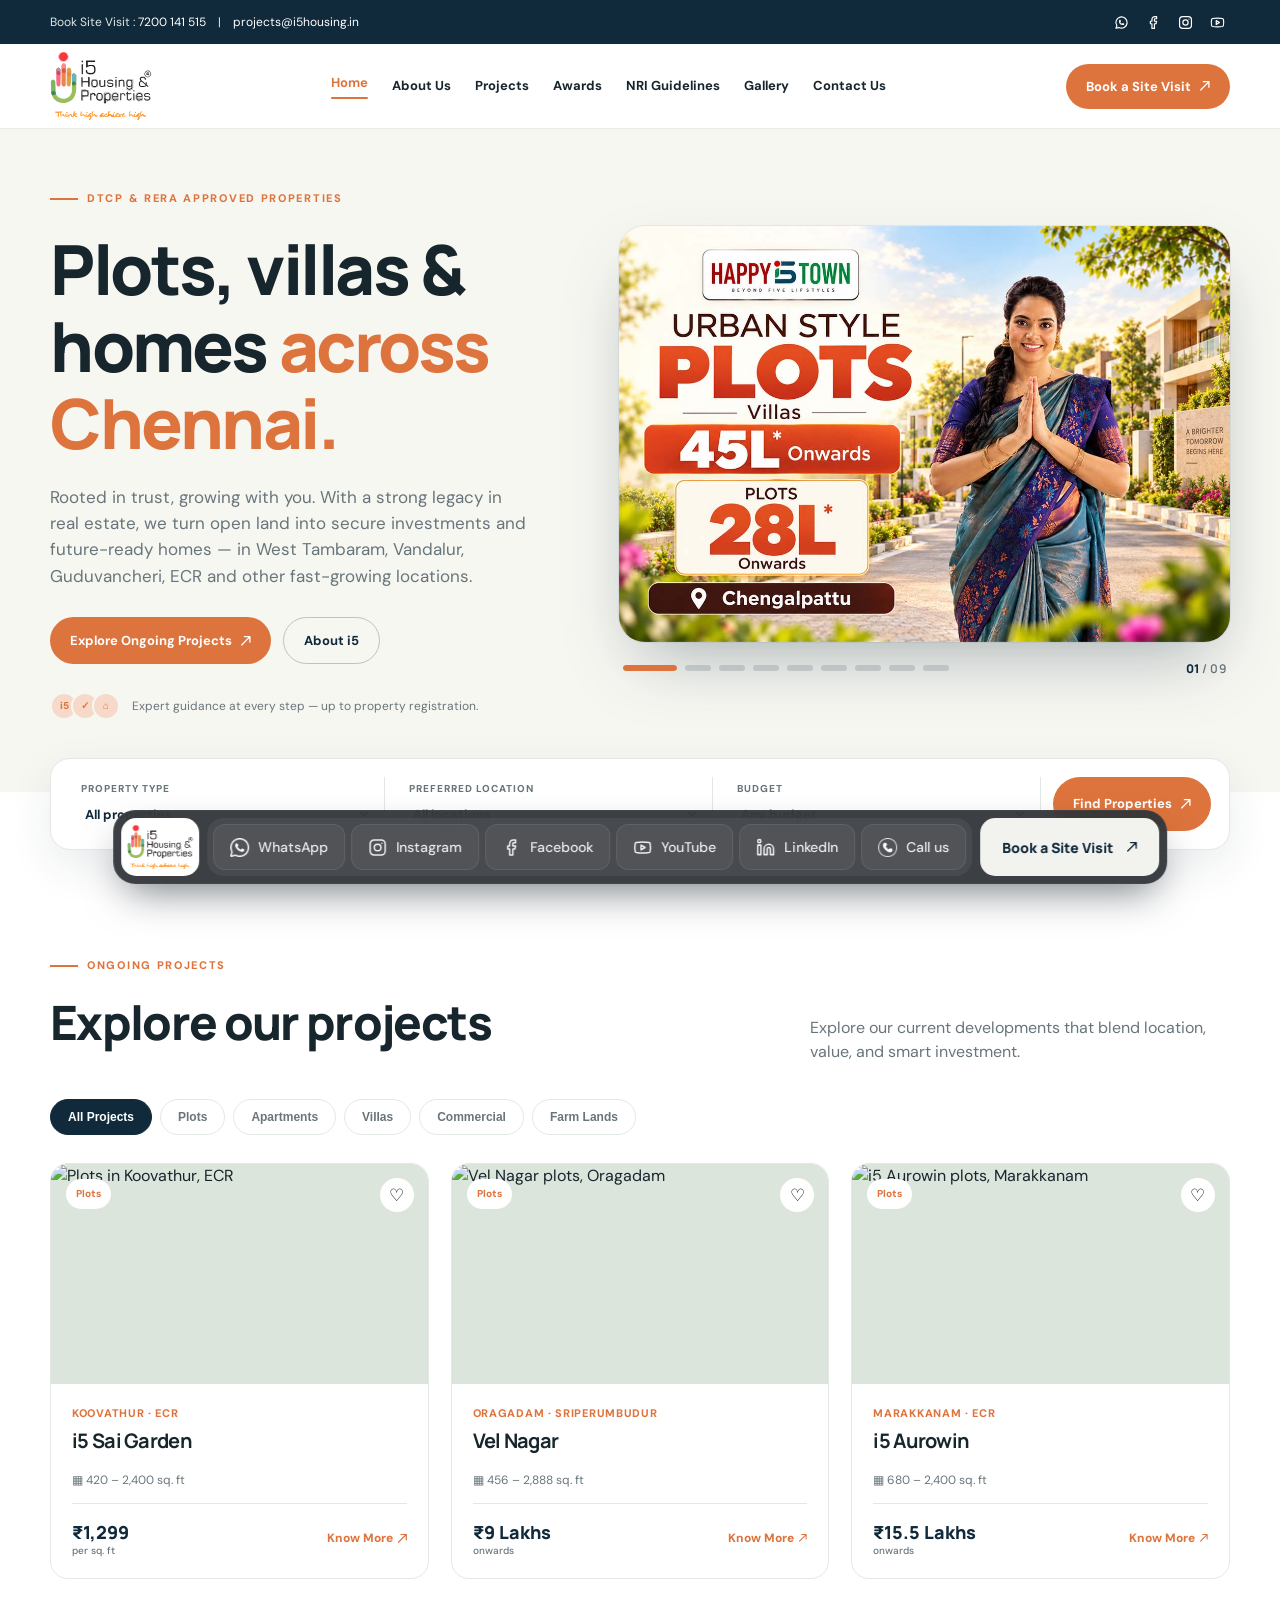
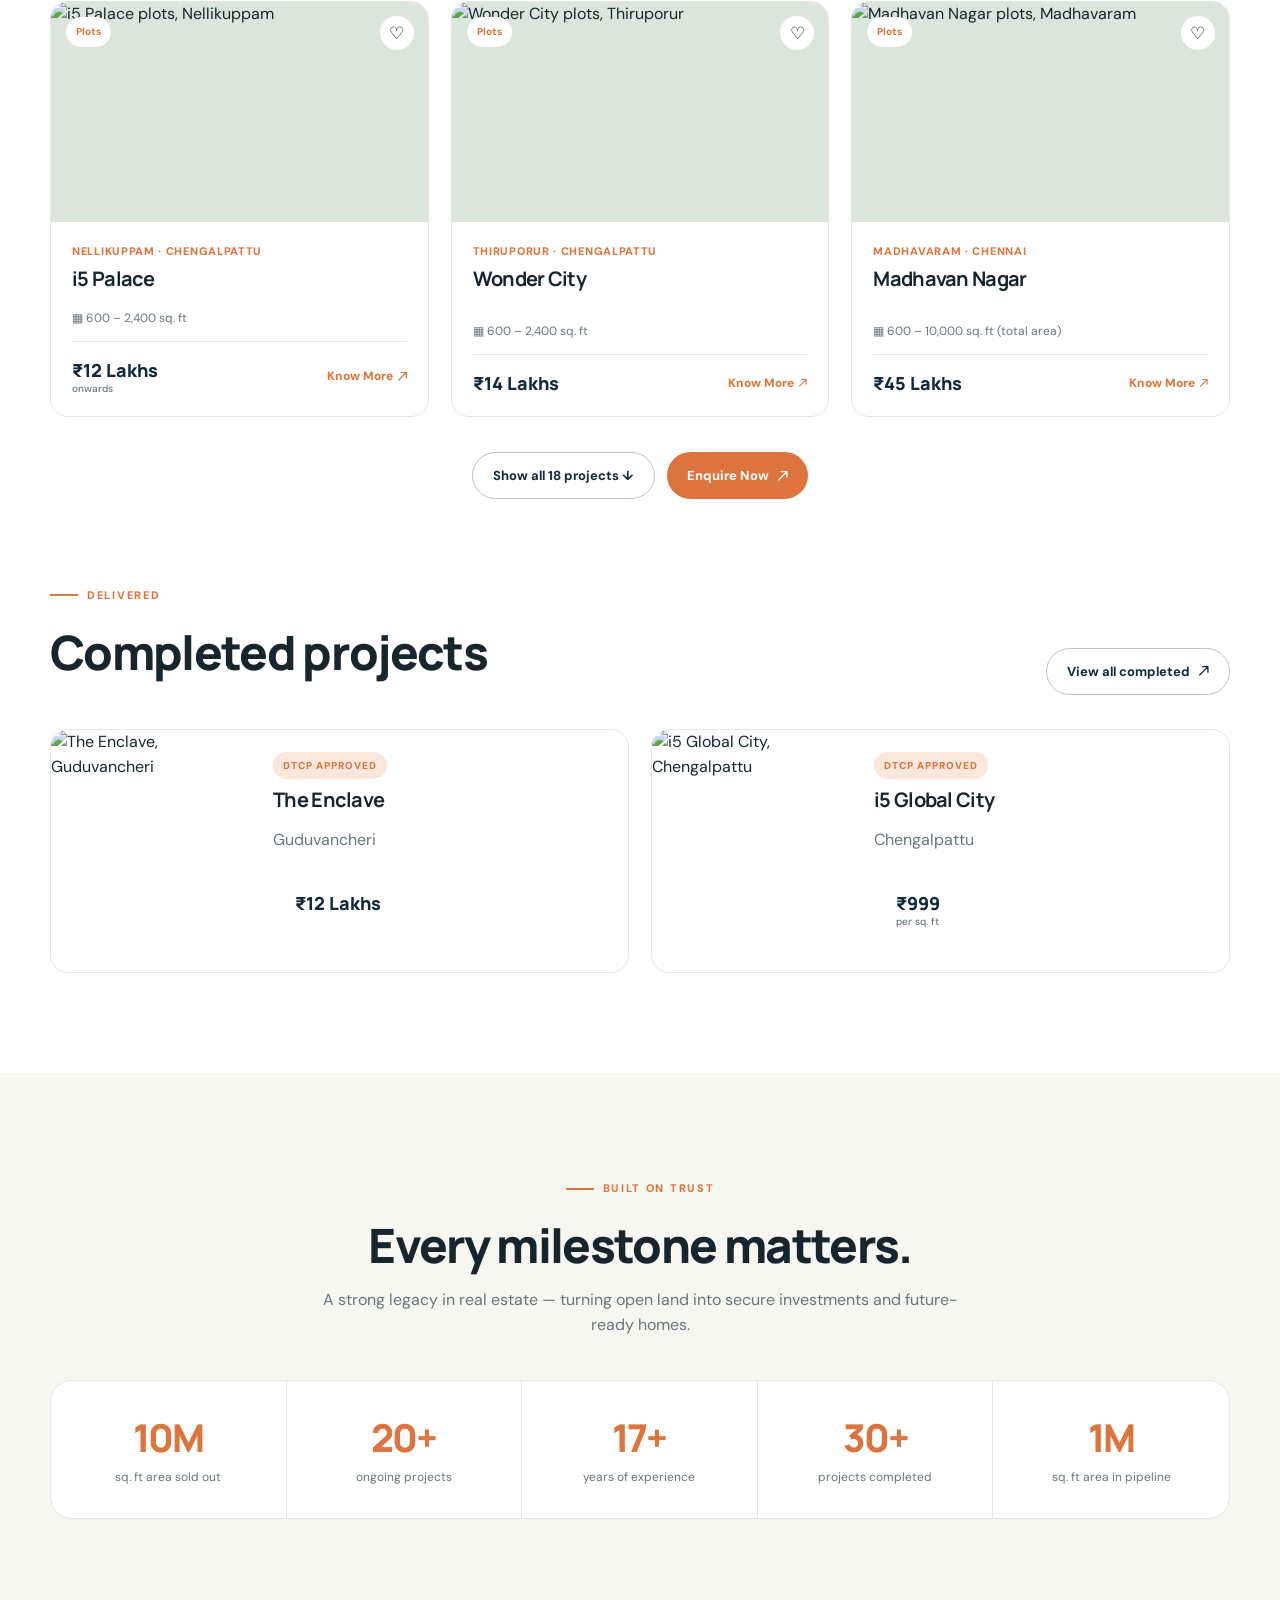
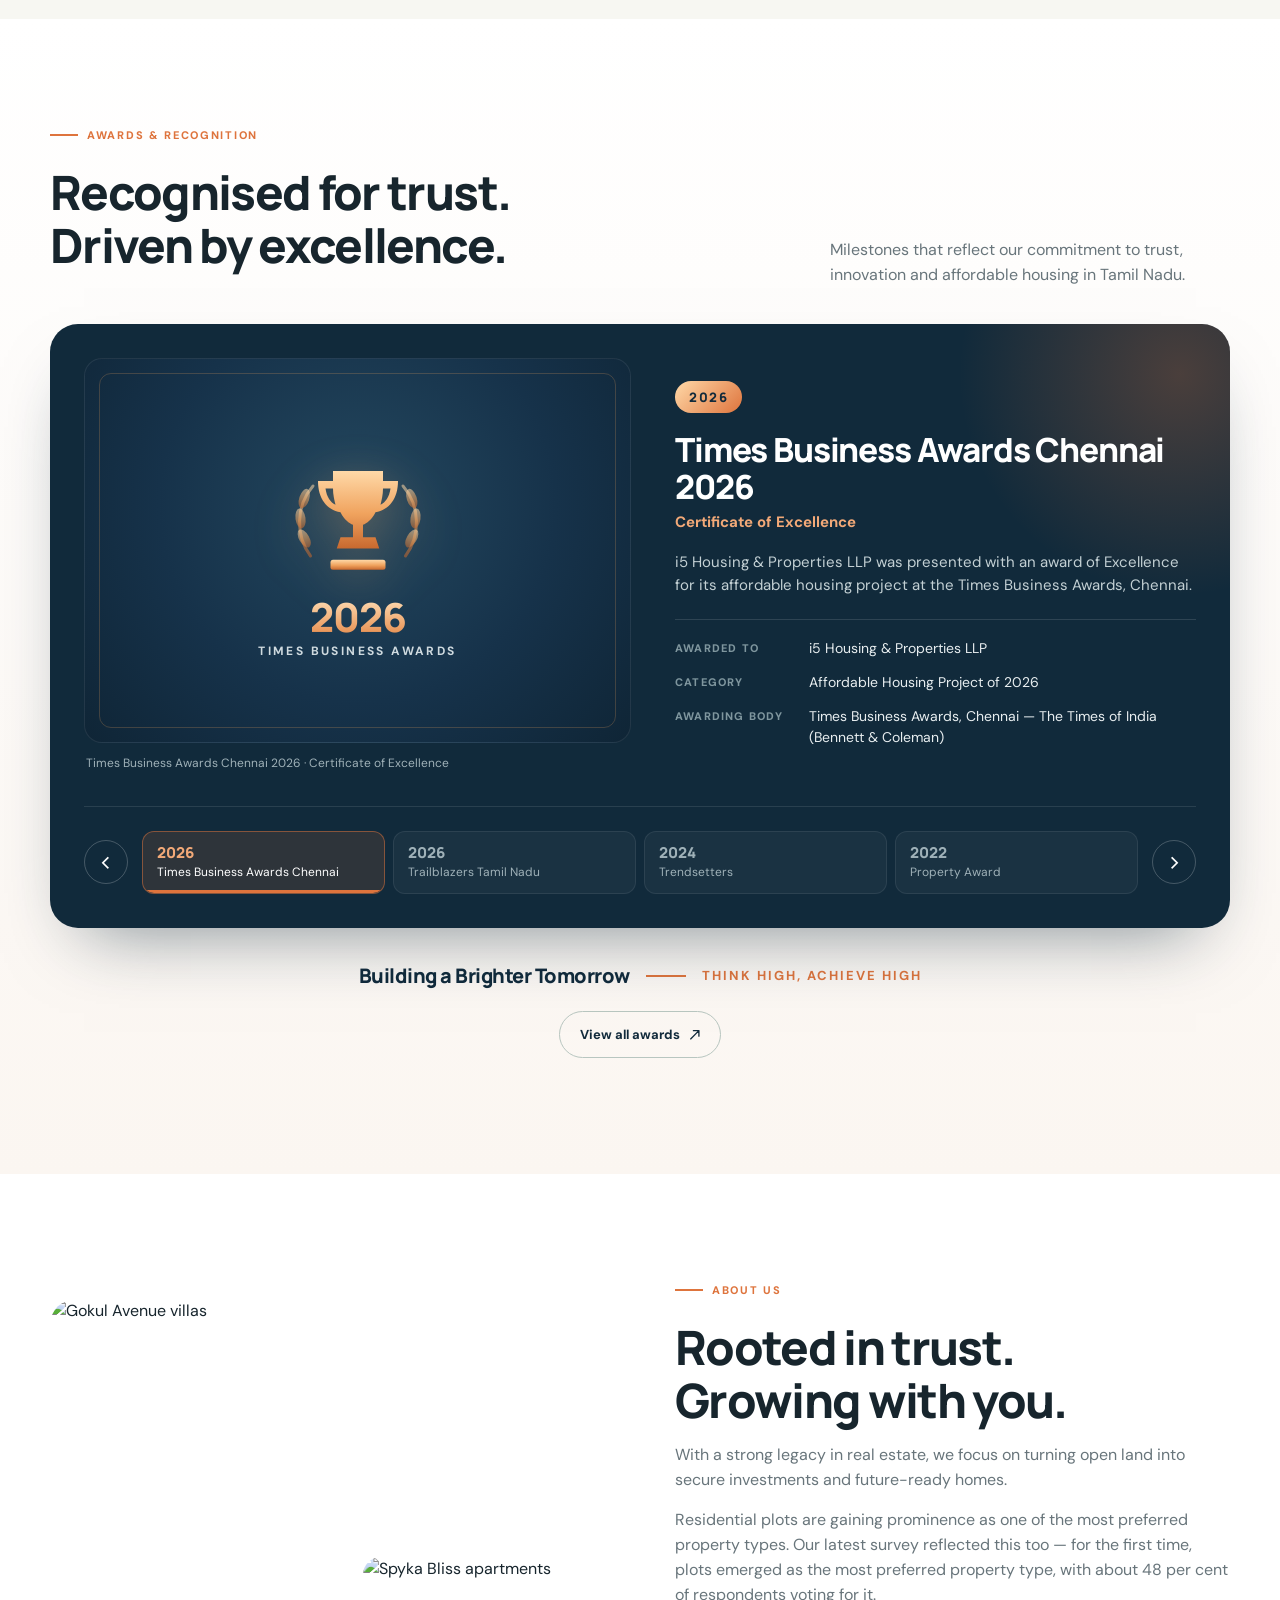
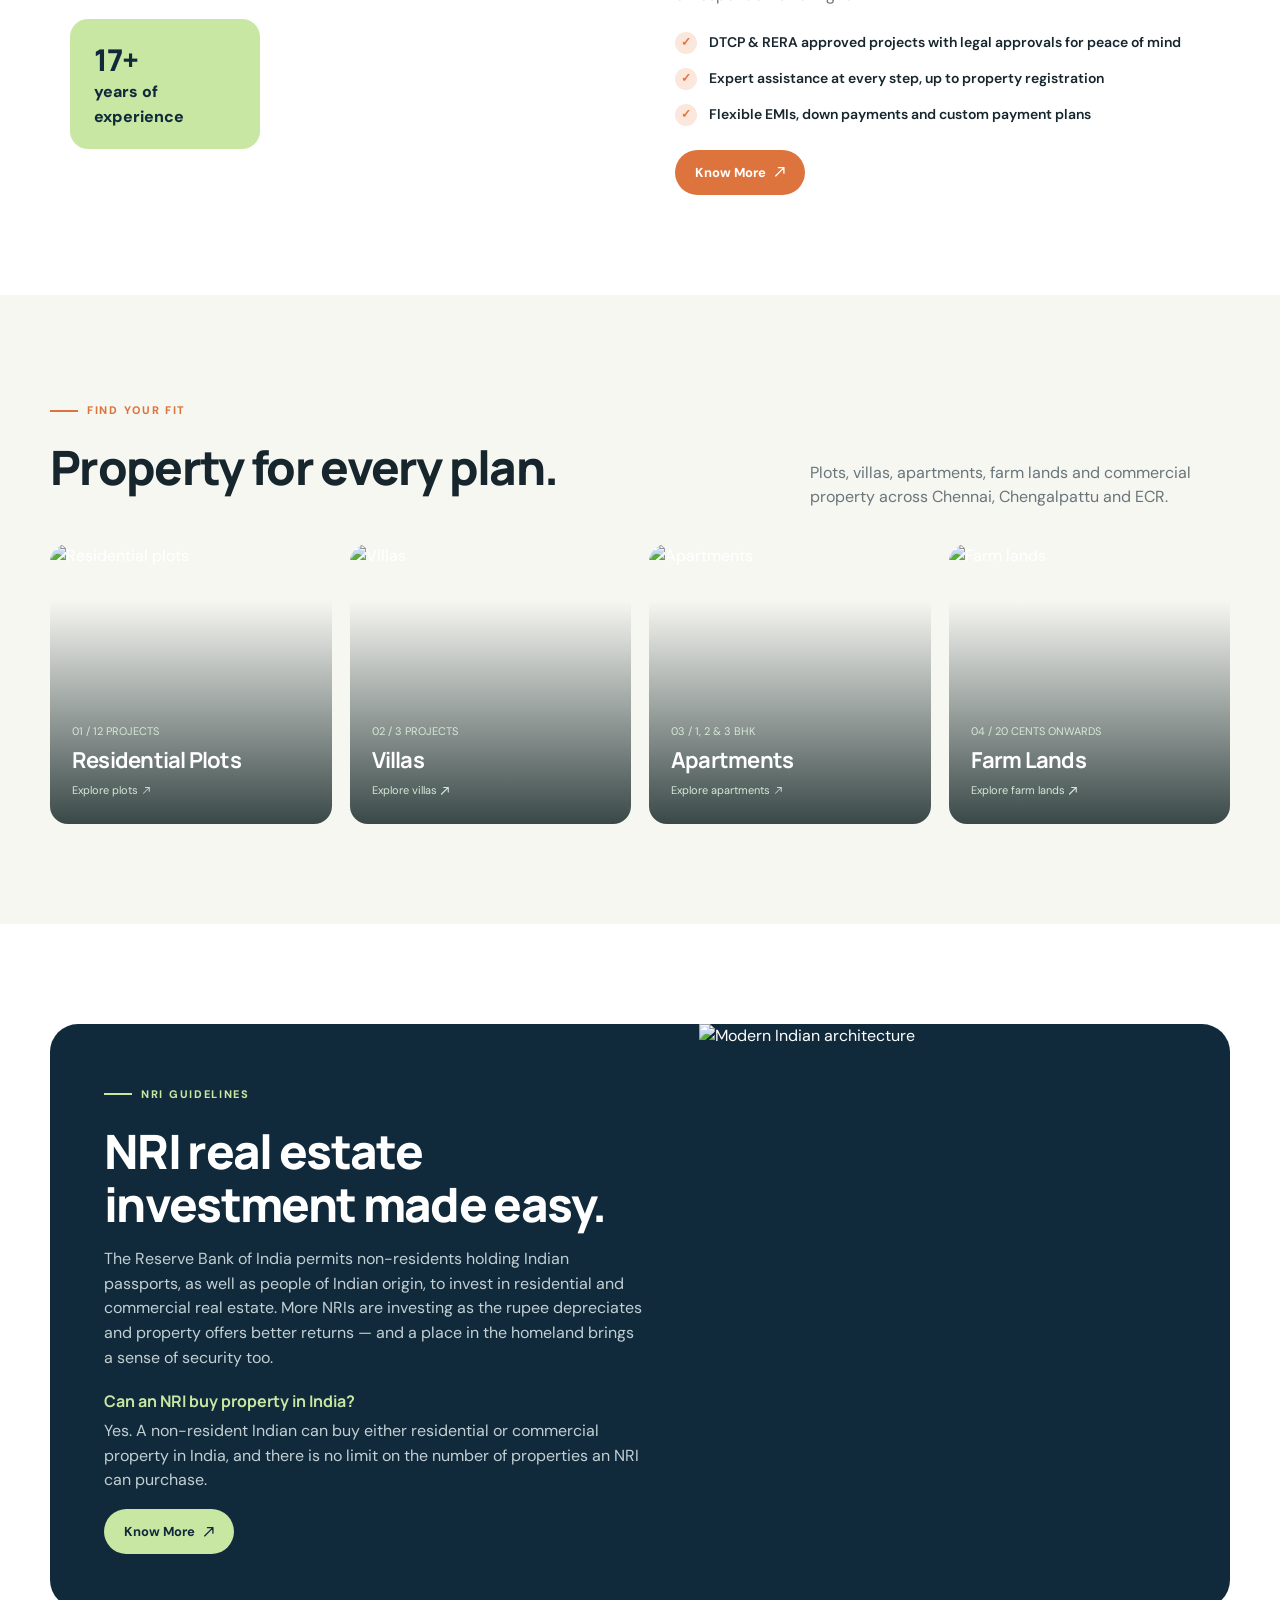
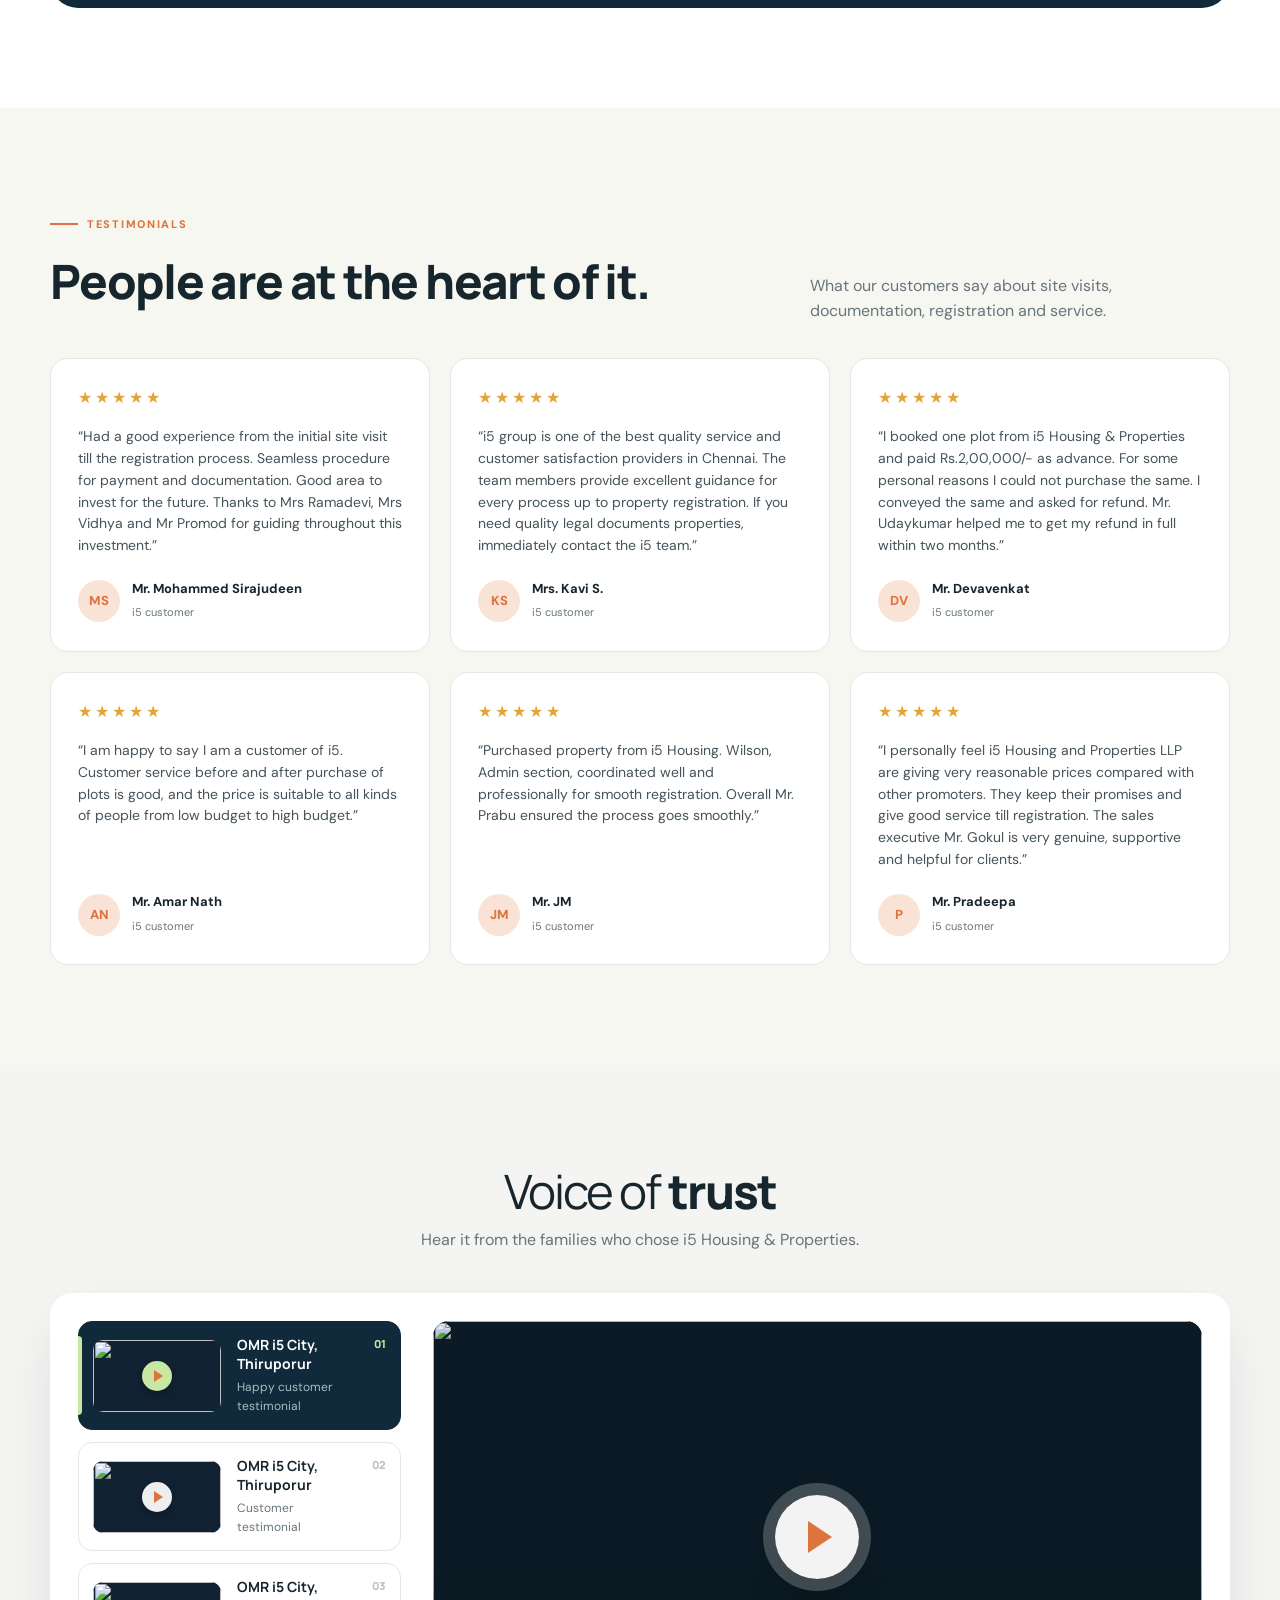
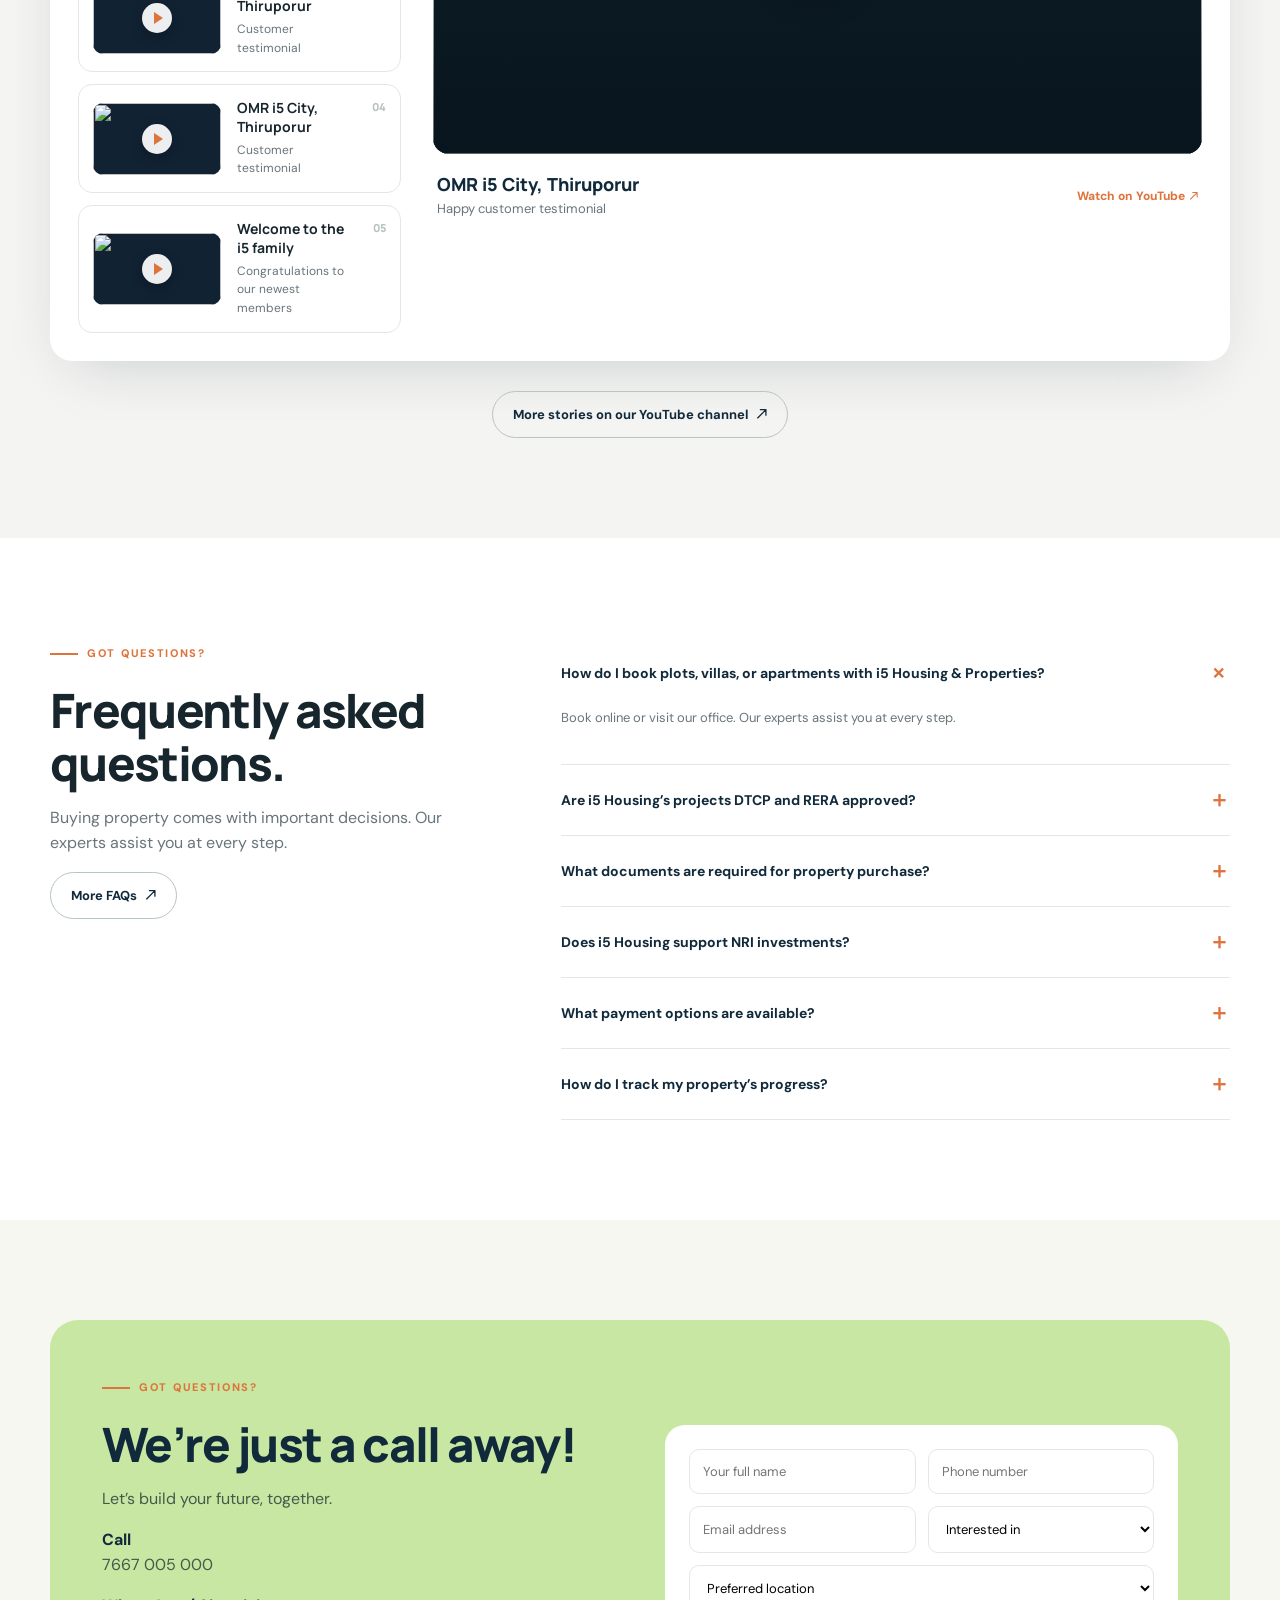
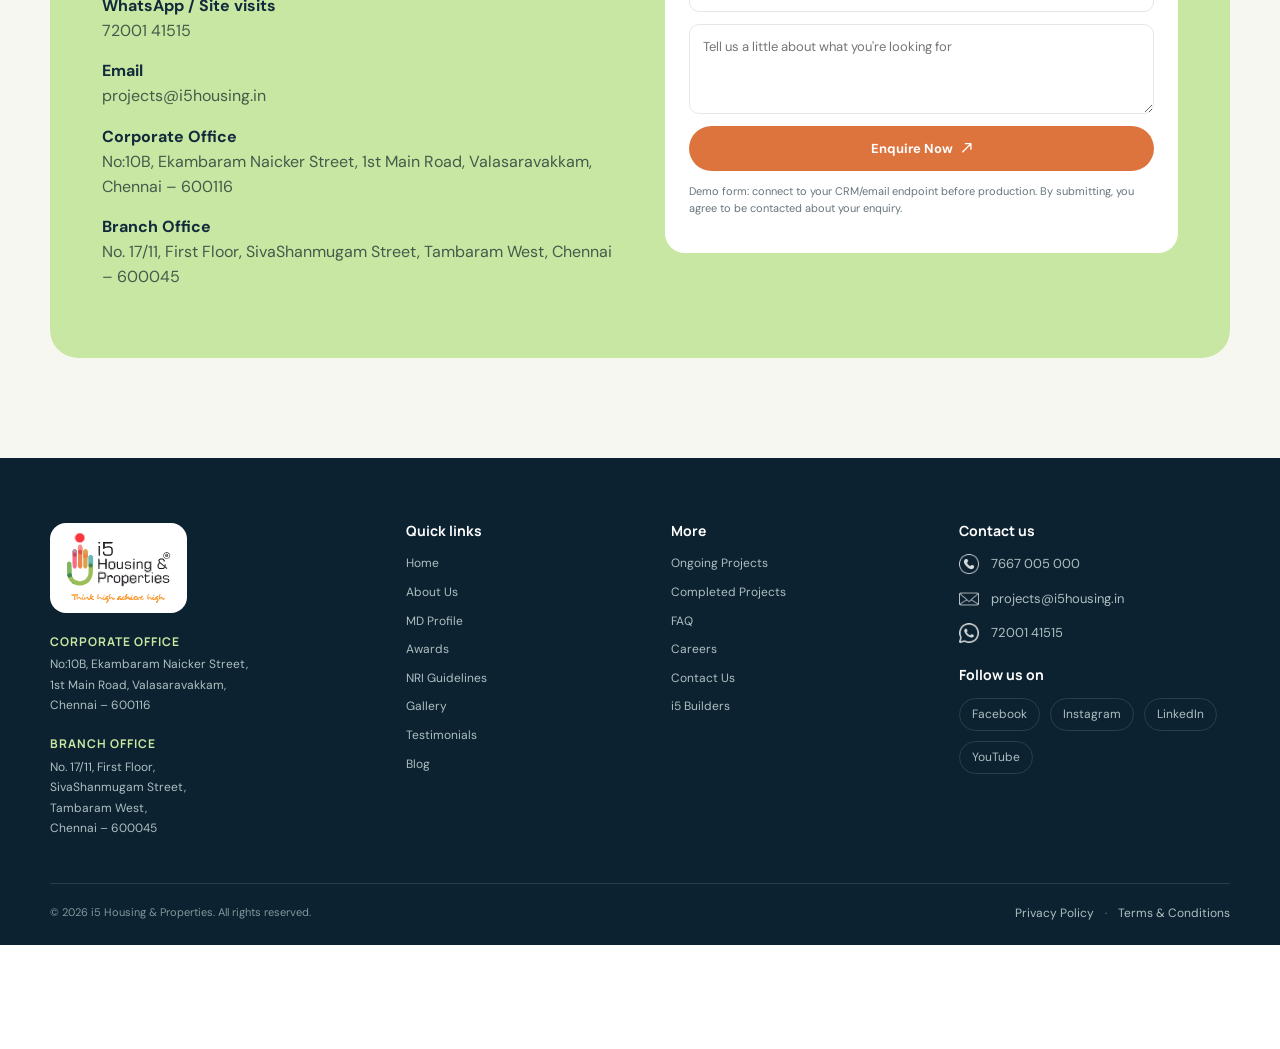
==== commit 8cdd3fd8: "animate" ====
--- a/index.html
+++ b/index.html
@@ -29,7 +29,7 @@
 <link rel="stylesheet" href="css/style.css">
 </head>
 <body>
-<div class="topbar"><div class="container"><span>Book Site Visit : <a href="https://wa.me/917200141515" target="_blank" rel="noopener">7200 141 515</a><span class="hide-mobile">　|　<a href="mailto:projects@i5housing.in">projects@i5housing.in</a></span></span><span class="socials hide-mobile"><a href="https://wa.me/917200141515" target="_blank" rel="noopener">WhatsApp</a><a href="https://www.facebook.com/i5housingandproperties" target="_blank" rel="noopener">Facebook</a><a href="https://www.instagram.com/i5housingpropertytrend/" target="_blank" rel="noopener">Instagram</a><a href="https://www.youtube.com/@i5housingproperties" target="_blank" rel="noopener">YouTube</a></span></div></div>
+<div class="topbar"><div class="container"><span>Book Site Visit : <a href="https://wa.me/917200141515" target="_blank" rel="noopener">7200 141 515</a><span class="hide-mobile">　|　<a href="mailto:projects@i5housing.in">projects@i5housing.in</a></span></span><span class="socials hide-mobile"><a href="https://wa.me/917200141515" target="_blank" rel="noopener" aria-label="WhatsApp" title="WhatsApp"><svg viewBox="0 0 24 24" aria-hidden="true"><path d="M3 21l1.65-3.8a9 9 0 1 1 3.4 2.9z"/><path d="M9 10a.5.5 0 0 0 1 0V9a.5.5 0 0 0-1 0v1a5 5 0 0 0 5 5h1a.5.5 0 0 0 0-1h-1a.5.5 0 0 0 0 1"/></svg></a><a href="https://www.facebook.com/i5housingandproperties" target="_blank" rel="noopener" aria-label="Facebook" title="Facebook"><svg viewBox="0 0 24 24" aria-hidden="true"><path d="M17 2.5h-3a4.5 4.5 0 0 0-4.5 4.5v3H7v4h2.5v7.5h4V14H16l1-4h-3.5V7a1 1 0 0 1 1-1H17z"/></svg></a><a href="https://www.instagram.com/i5housingpropertytrend/" target="_blank" rel="noopener" aria-label="Instagram" title="Instagram"><svg viewBox="0 0 24 24" aria-hidden="true"><rect x="2.5" y="2.5" width="19" height="19" rx="5"/><circle cx="12" cy="12" r="4.2"/><path d="M17.5 6.5h.01"/></svg></a><a href="https://www.youtube.com/@i5housingproperties" target="_blank" rel="noopener" aria-label="YouTube" title="YouTube"><svg viewBox="0 0 24 24" aria-hidden="true"><path d="M2.6 17a24 24 0 0 1 0-10A2 2 0 0 1 4 5.6a49.6 49.6 0 0 1 16 0A2 2 0 0 1 21.4 7a24 24 0 0 1 0 10 2 2 0 0 1-1.4 1.4 49.6 49.6 0 0 1-16 0A2 2 0 0 1 2.6 17"/><path d="m10 15 5-3-5-3z"/></svg></a></span></div></div>
 
 <header class="header"><div class="container nav">
 <a class="brand-logo" href="index.html" aria-label="i5 Housing & Properties home"><img src="logo.svg" alt="i5 Housing & Properties"></a>
--- a/css/style.css
+++ b/css/style.css
@@ -416,3 +416,14 @@
 @media(max-width:560px){.dock{left:12px;right:12px;transform:none;max-width:none;gap:6px;padding:6px;border-radius:18px}.dock.is-hidden{transform:translateY(140%)}.dock-logo{display:none}.dock-links{flex:1;justify-content:space-between;gap:2px;padding:4px}.dock-link{width:auto;flex:1;height:42px;border-color:transparent;background:none}.dock-cta{padding:0 14px;font-size:13px}.dock-cta .full{display:none}body.has-dock{padding-bottom:84px}}
 @media(min-width:561px){.dock-cta .short{display:none}}
 @media print{.dock{display:none}}
+
+/* ---------- Topbar social icons ---------- */
+.socials a{display:flex;align-items:center;justify-content:center;width:26px;height:26px;border-radius:50%;transition:color .2s,background .2s}
+.socials a:hover{background:rgba(255,255,255,.1)}
+.socials svg{width:15px;height:15px;fill:none;stroke:currentColor;stroke-width:1.9;stroke-linecap:round;stroke-linejoin:round}
+.topbar .socials{gap:6px}
+
+/* ---------- Scroll reveal (classes added by site.js) ---------- */
+.reveal{opacity:0;transform:translateY(28px);transition:opacity .7s ease,transform .7s cubic-bezier(.2,.7,.2,1);transition-delay:var(--rd,0s)}
+.reveal.in{opacity:1;transform:none}
+@media(prefers-reduced-motion:reduce){.reveal{opacity:1;transform:none;transition:none}}
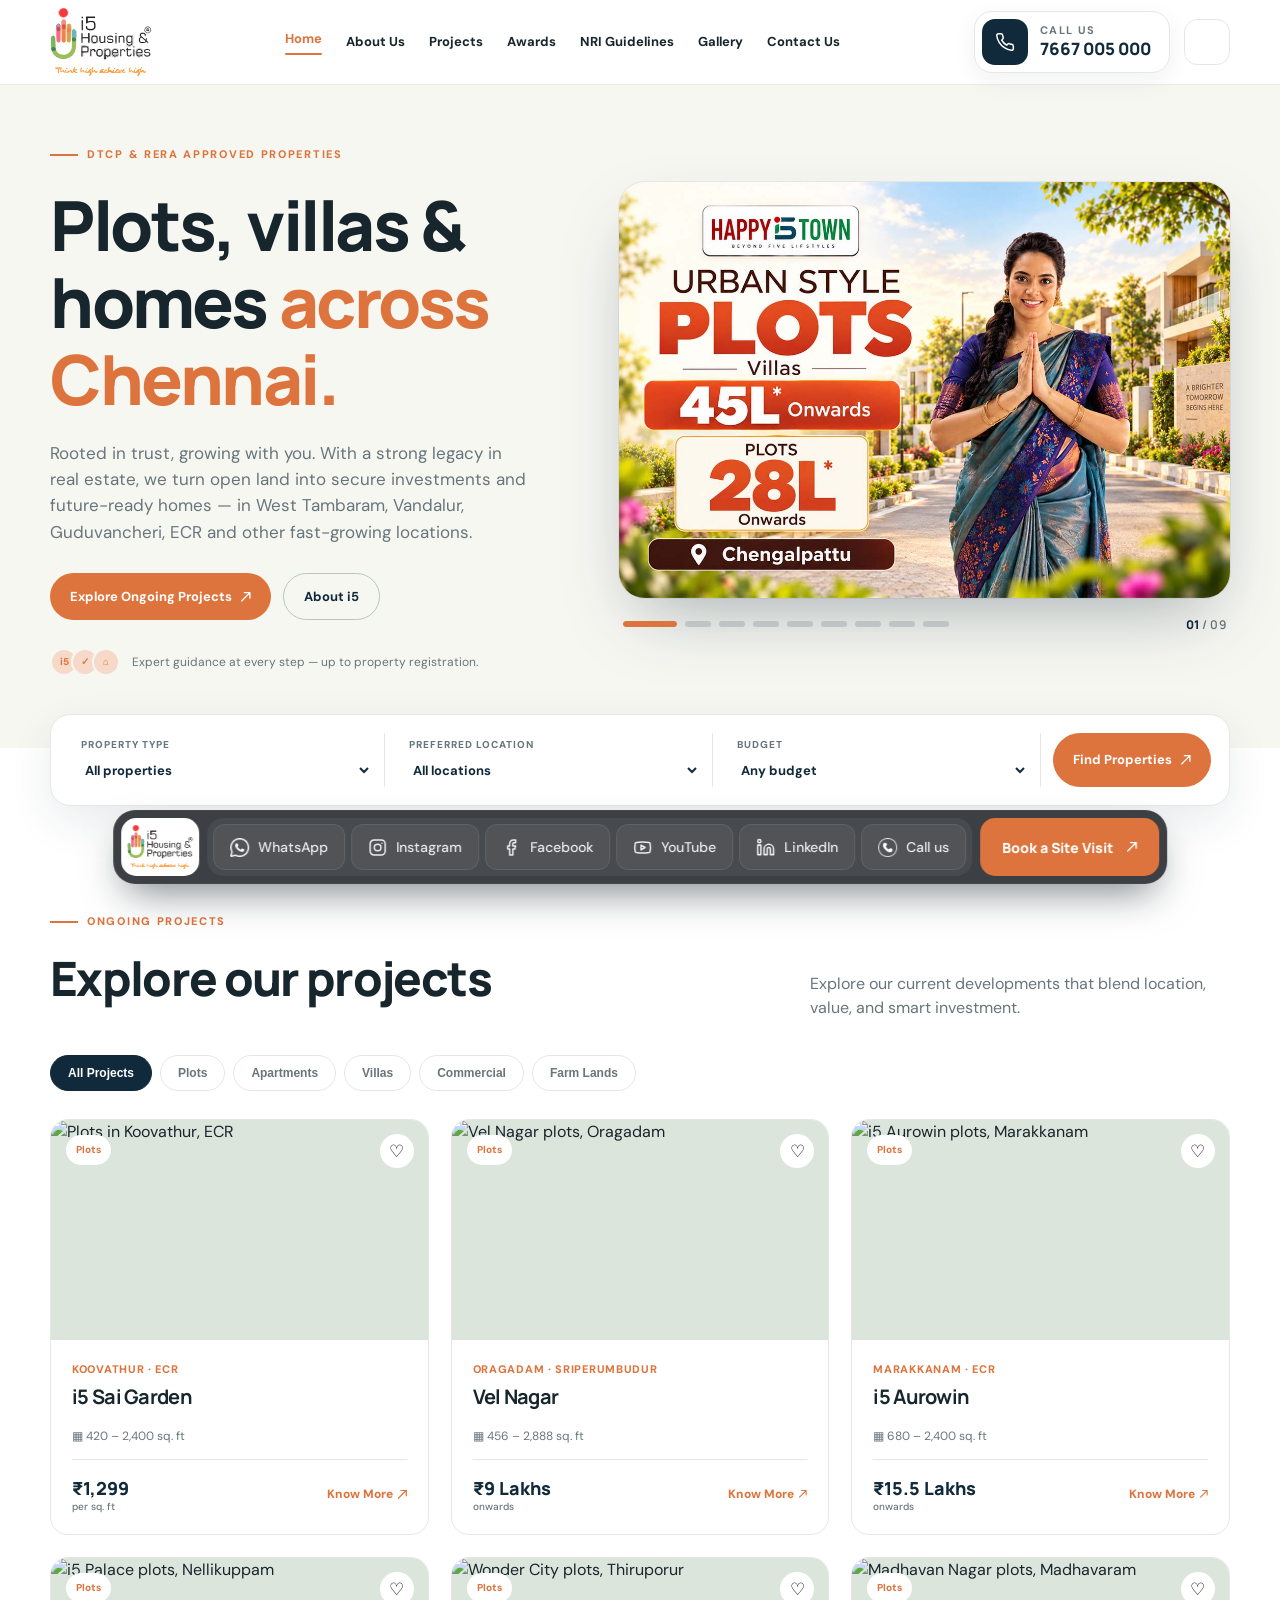
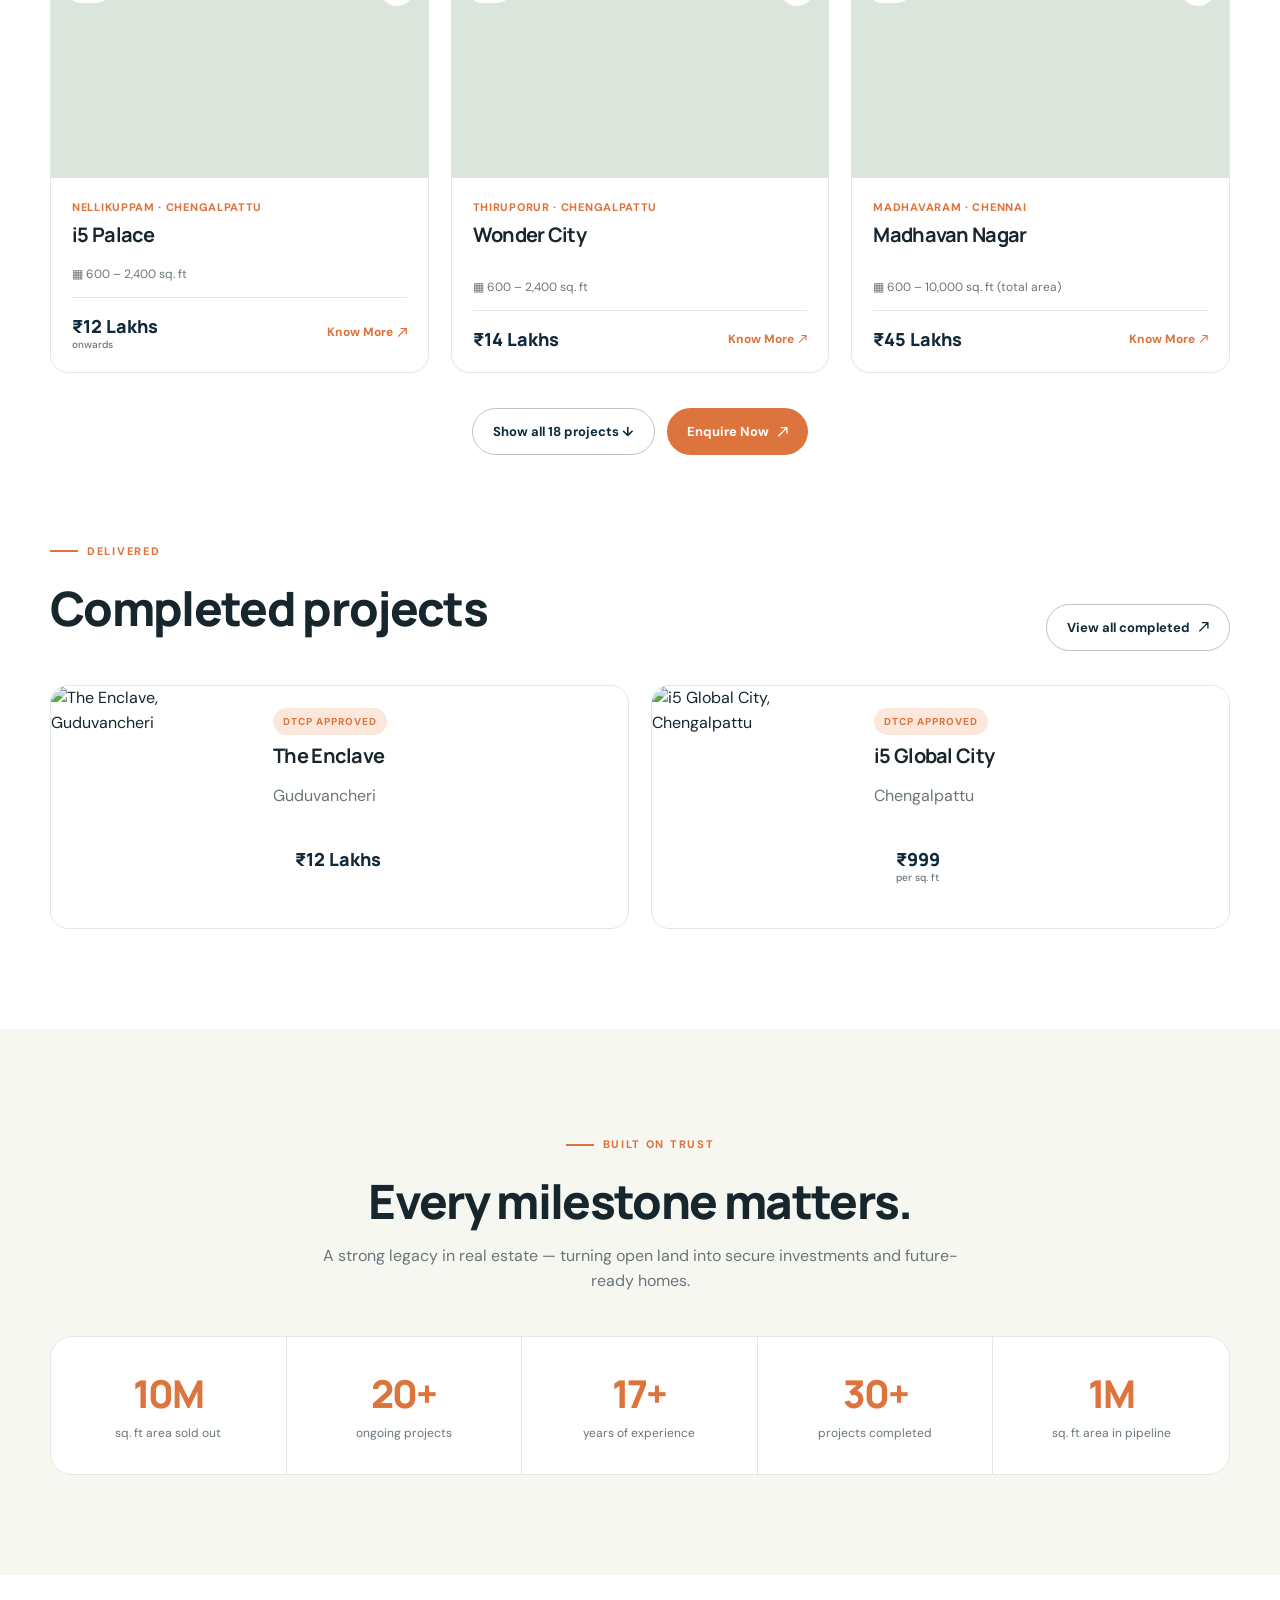
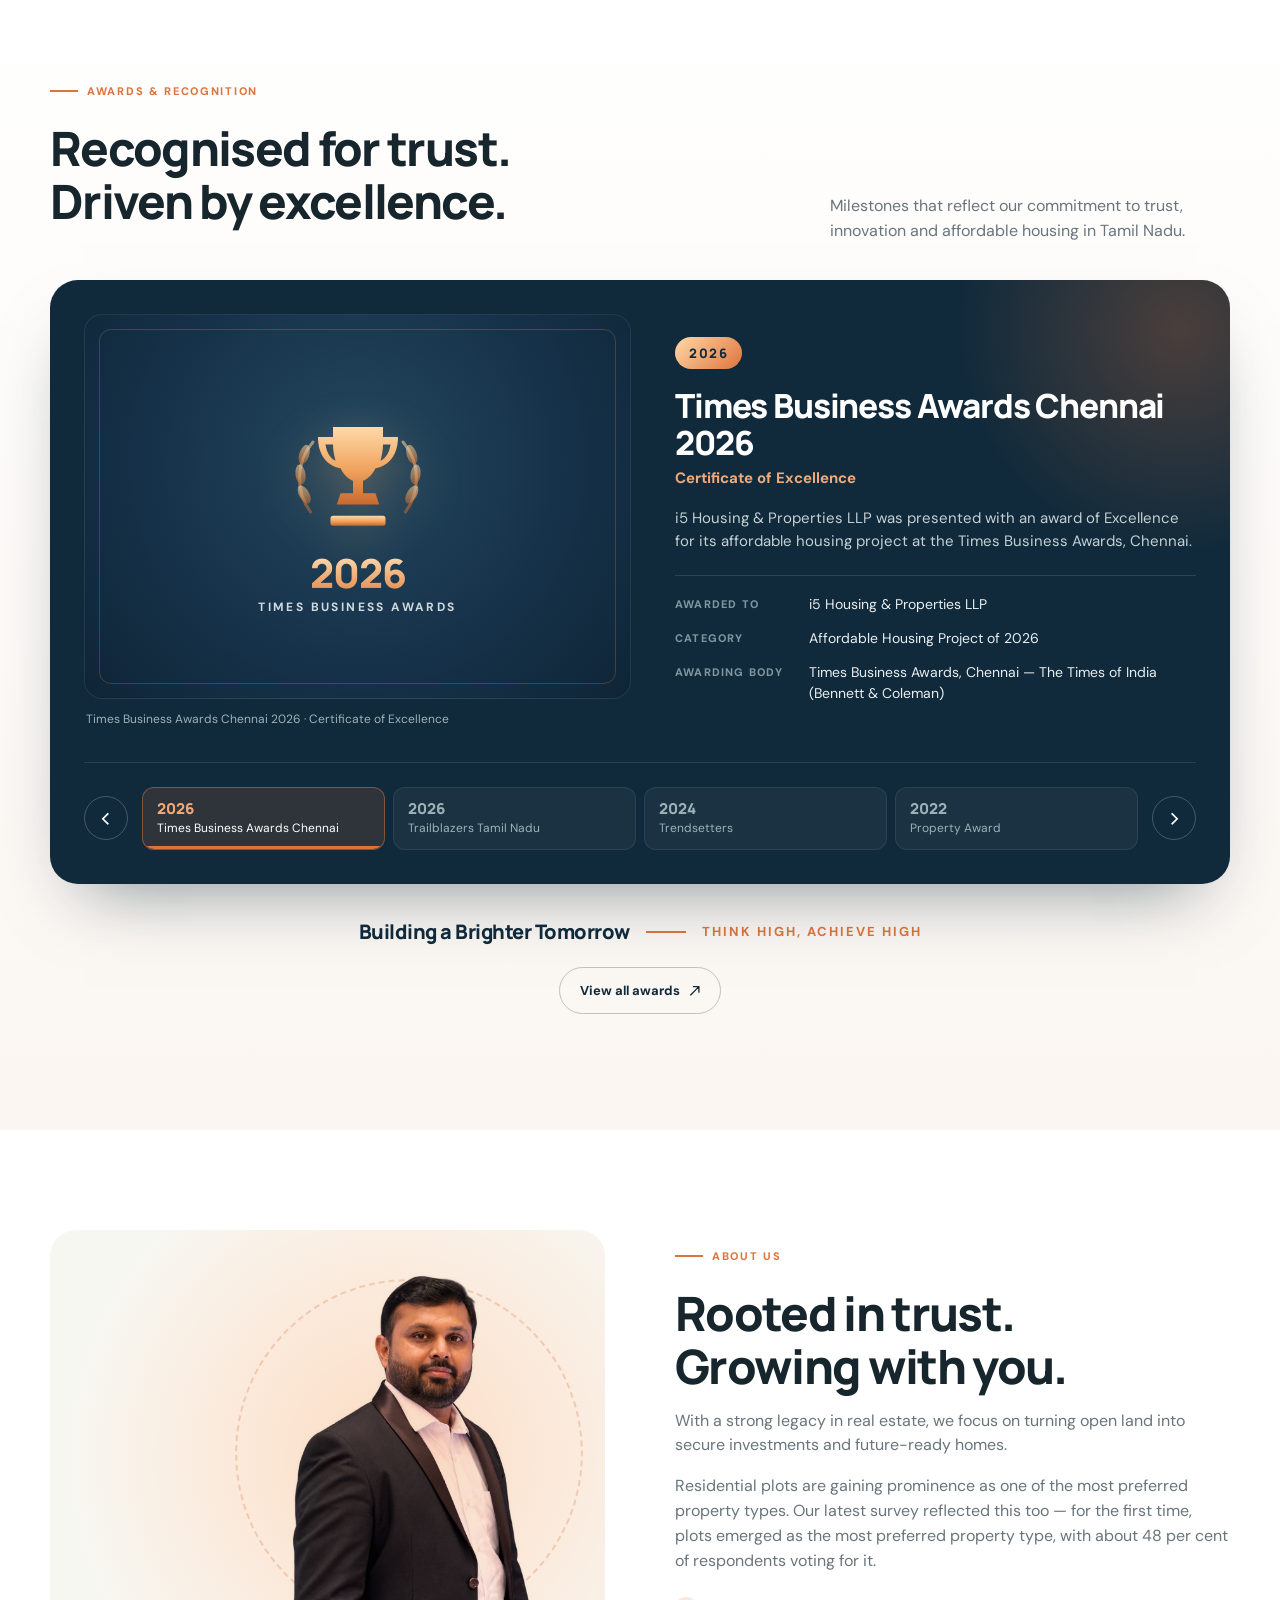
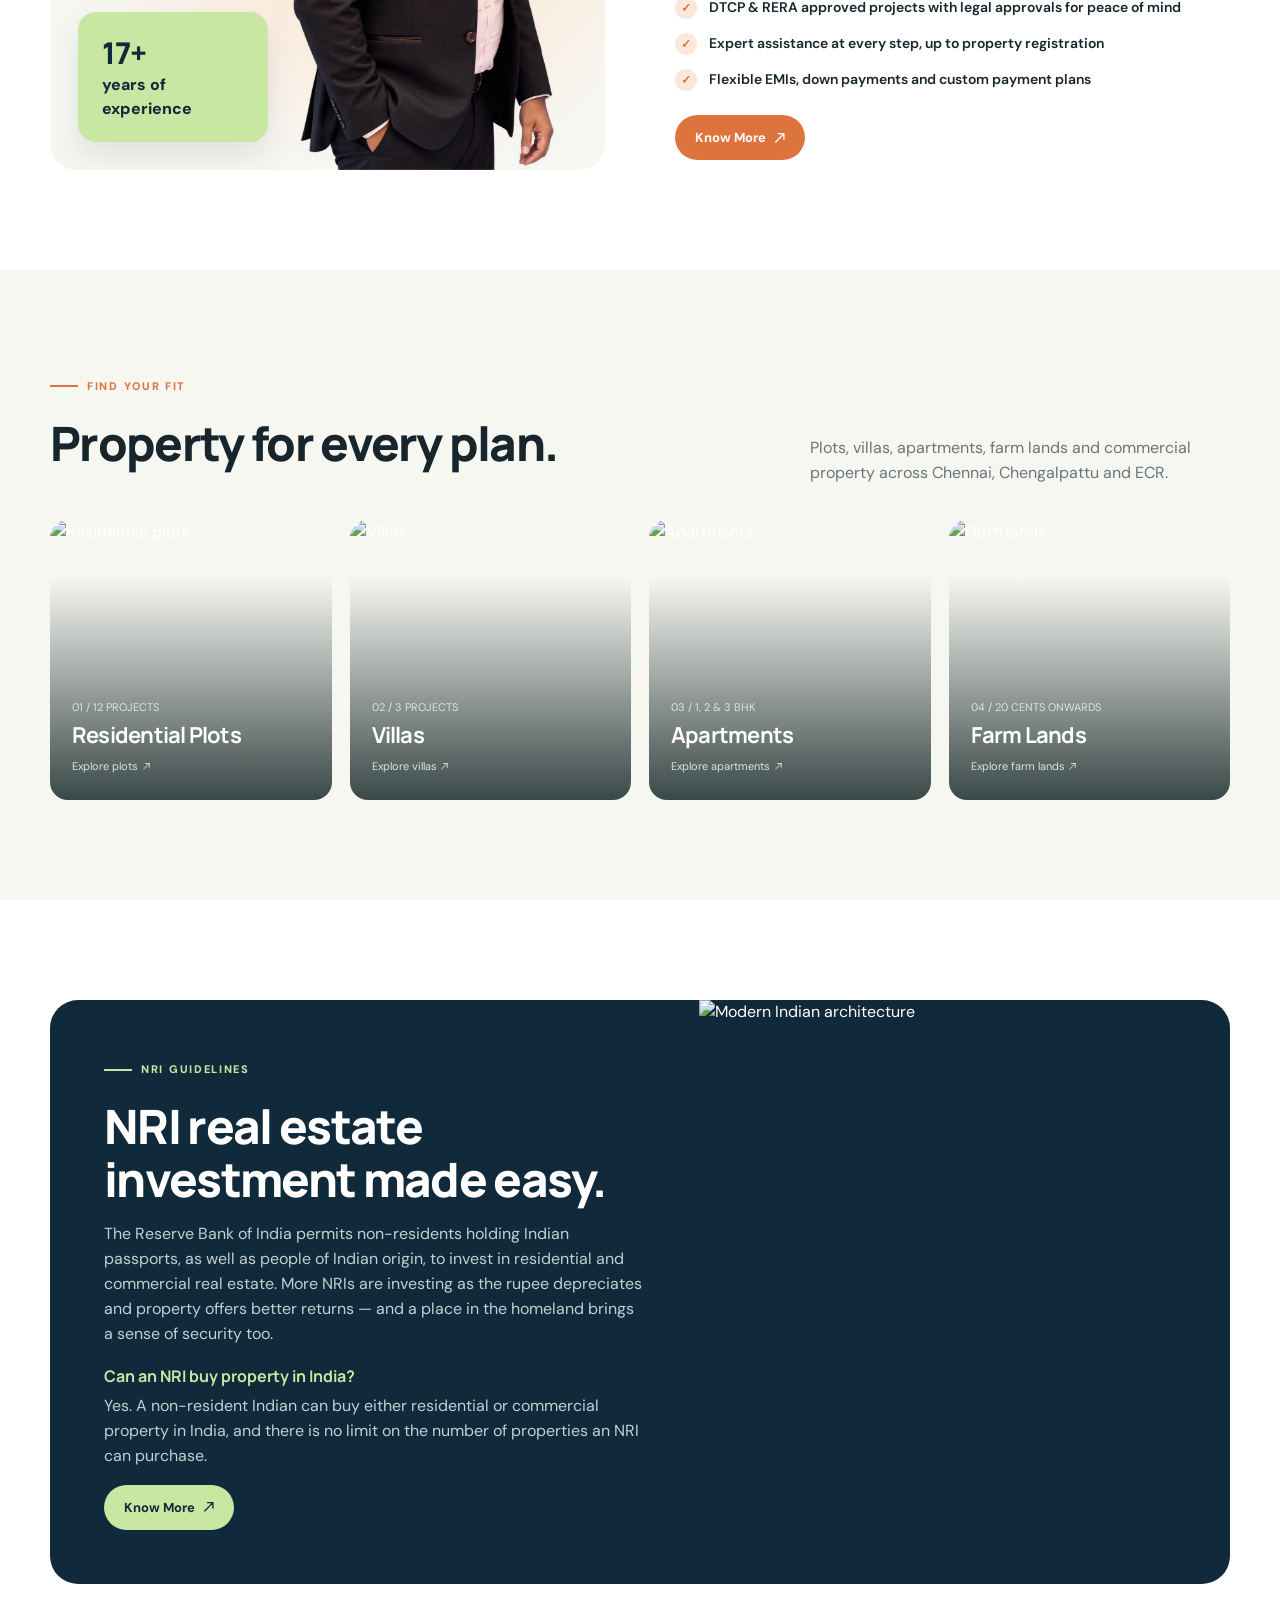
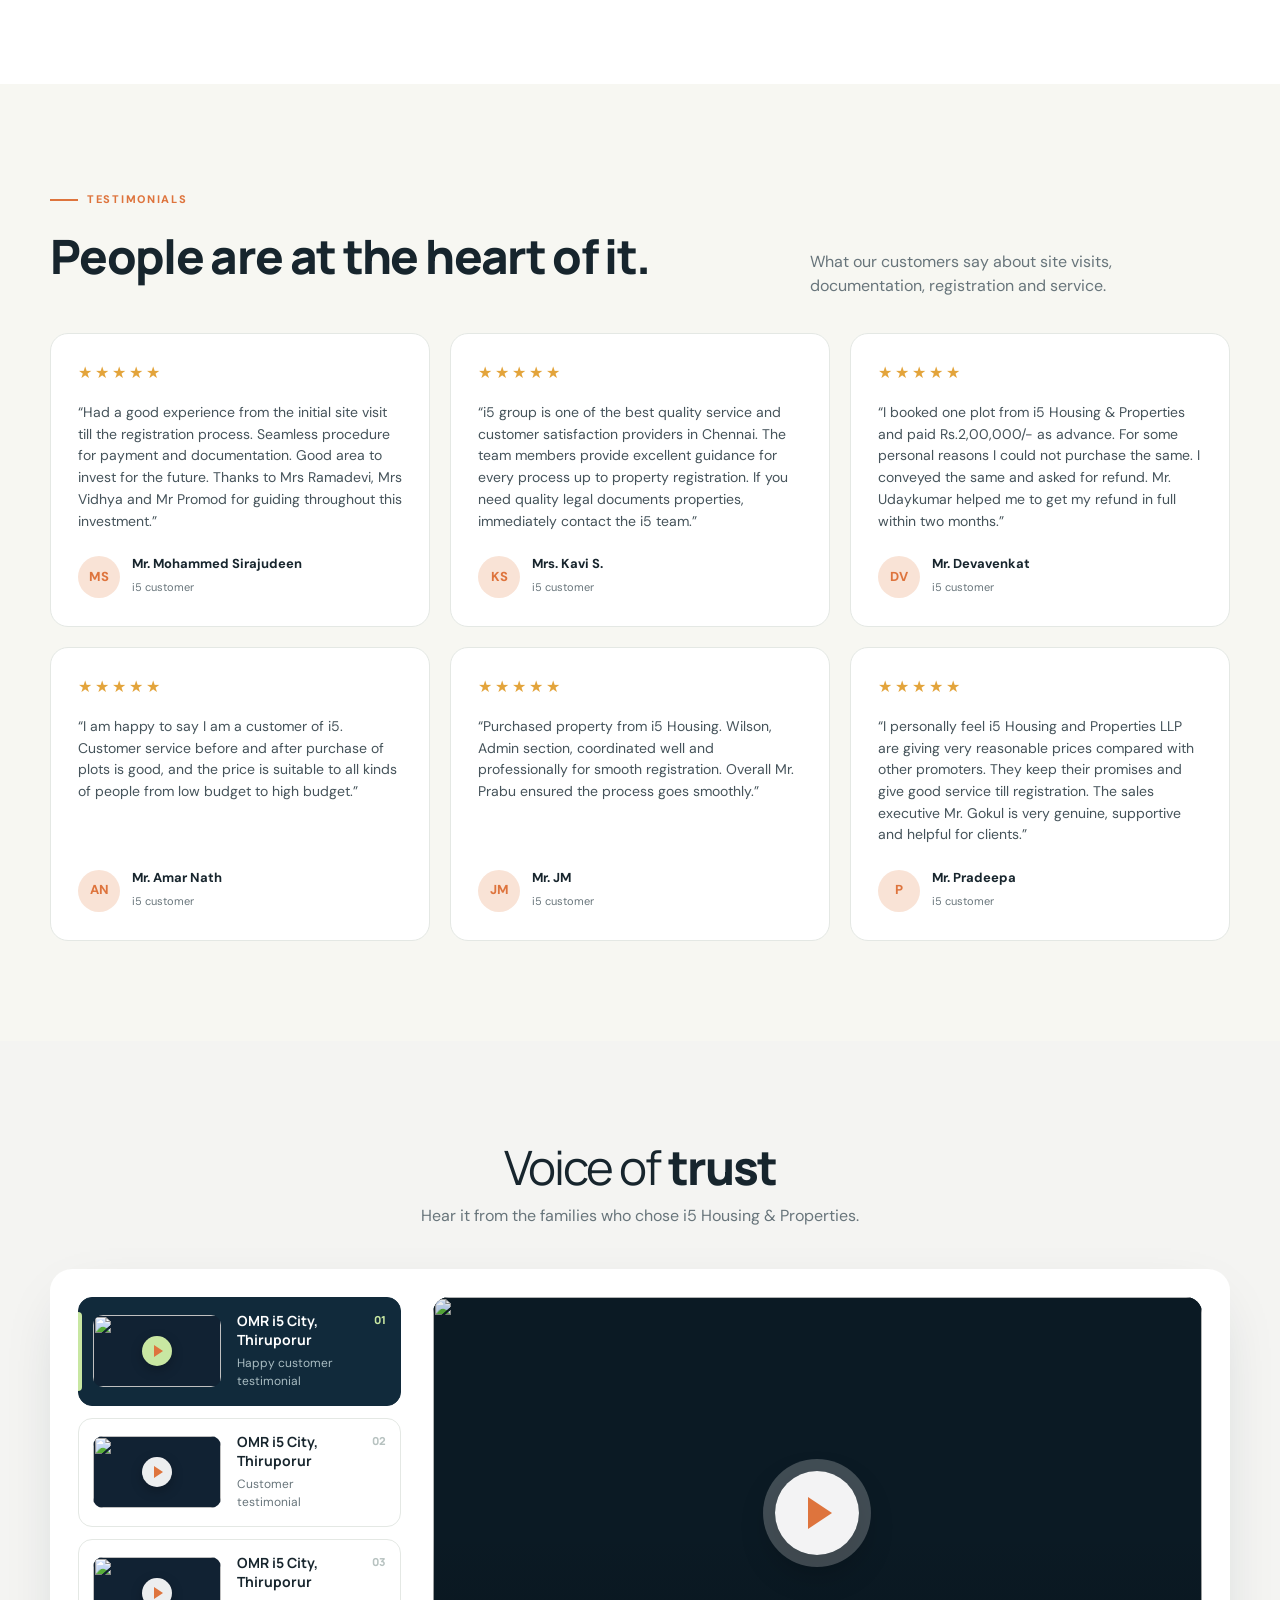
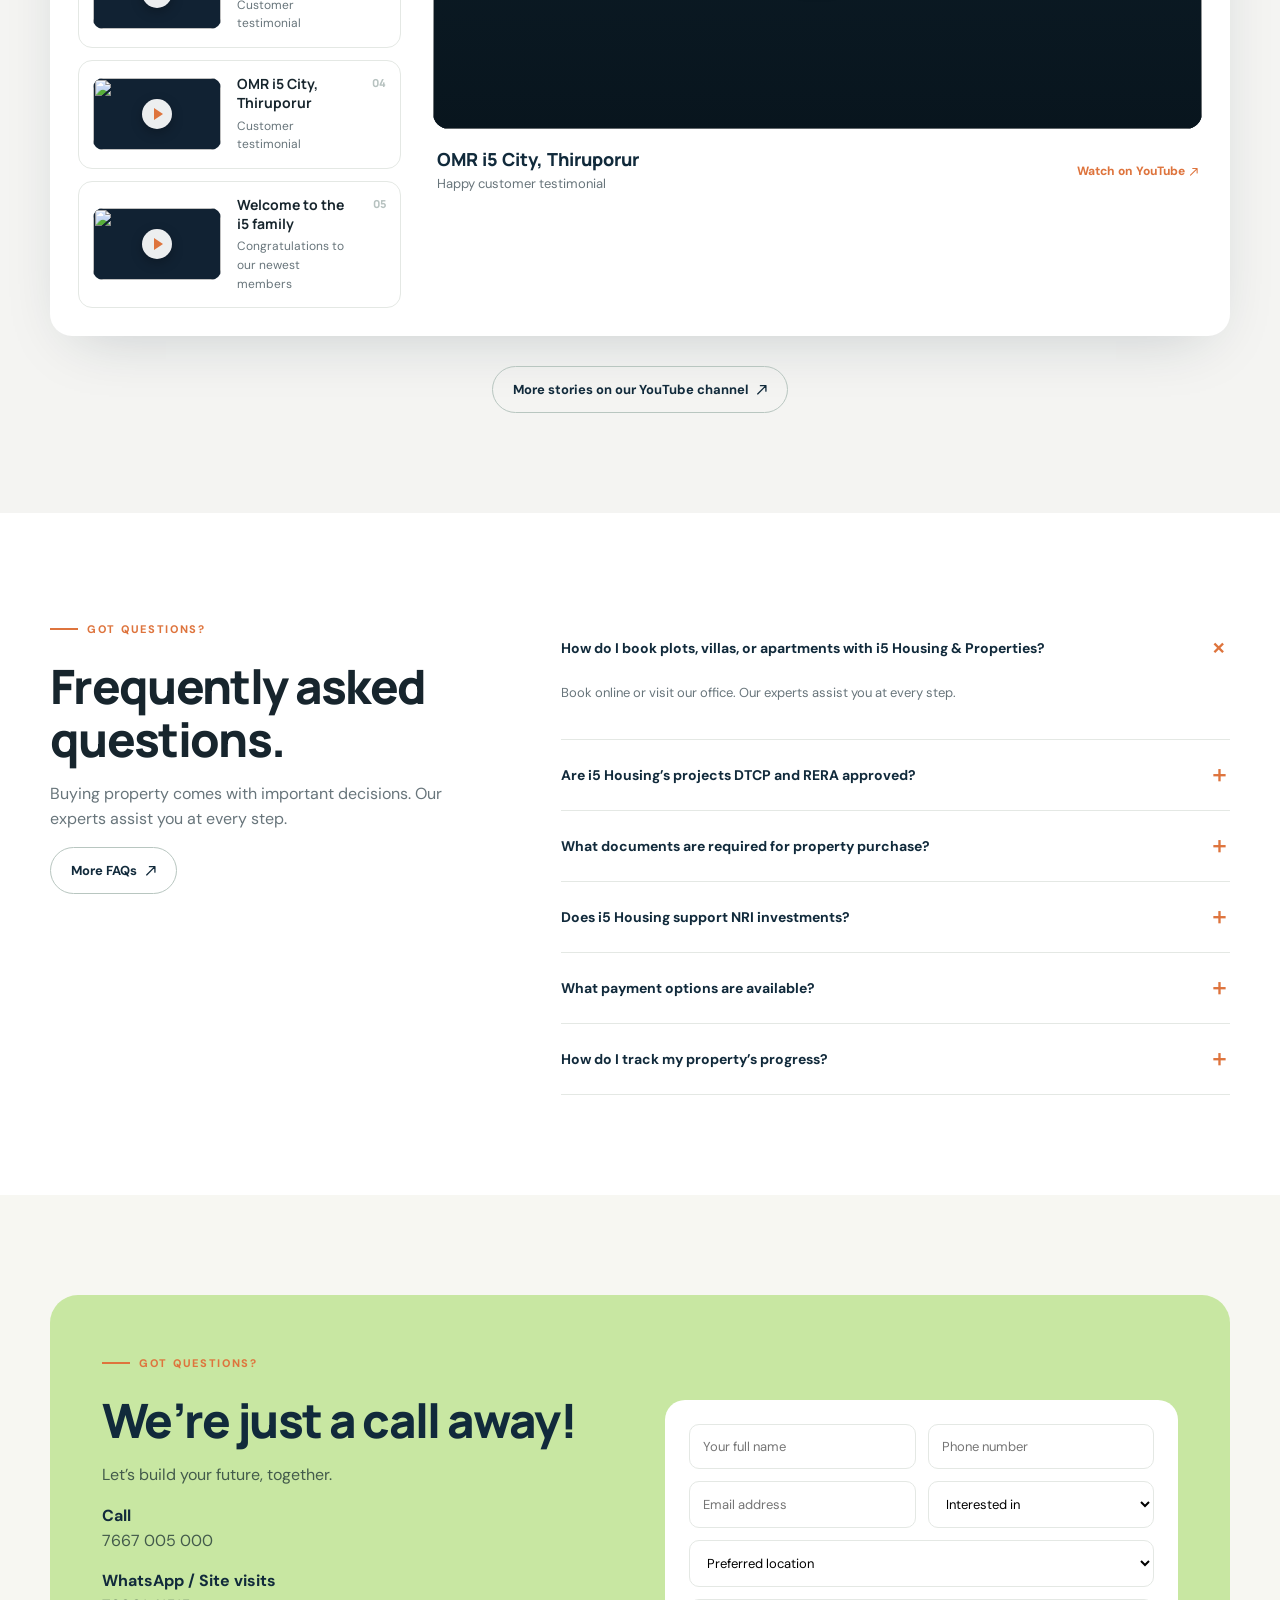
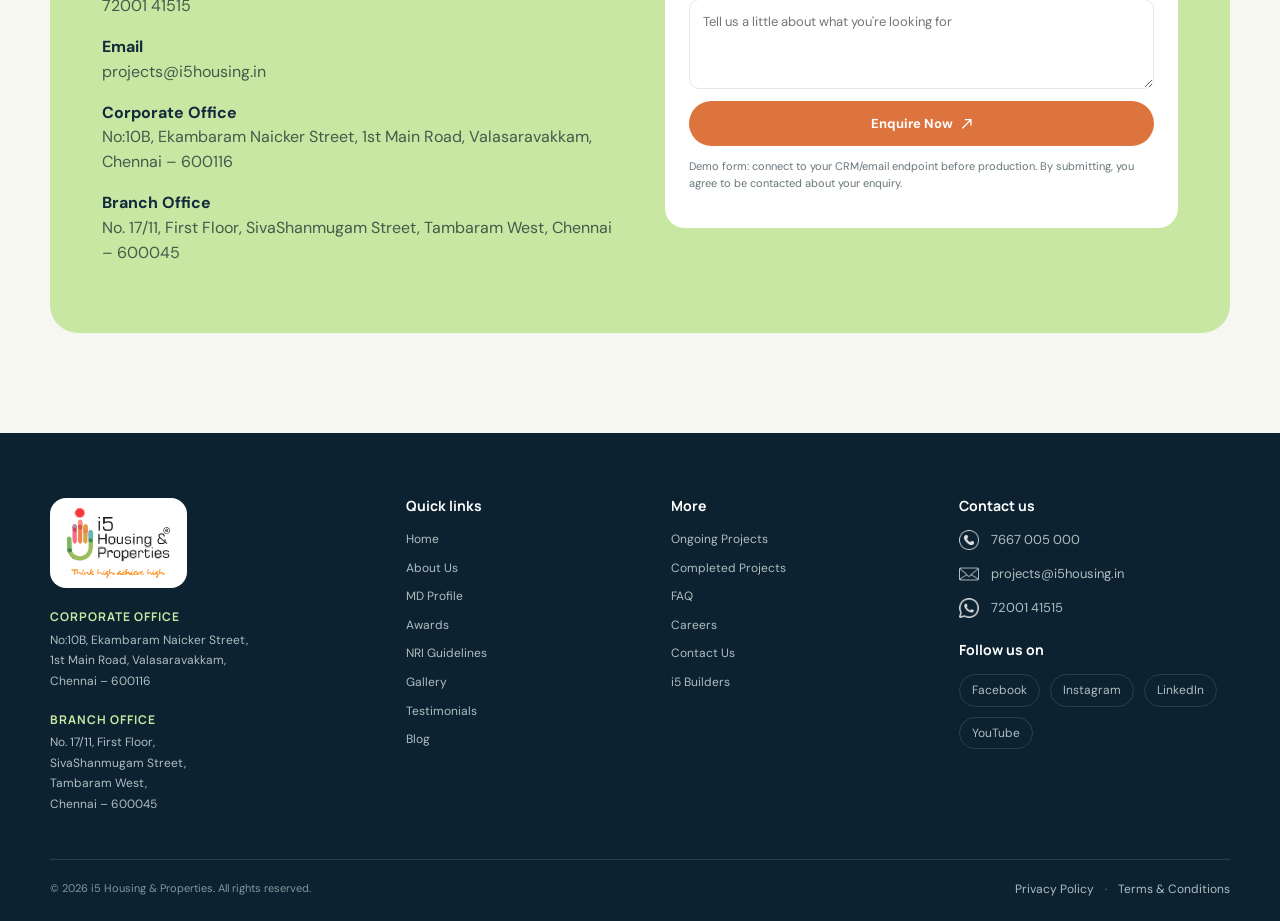
==== commit 01e25382: "updates" ====
--- a/index.html
+++ b/index.html
@@ -29,13 +29,10 @@
 <link rel="stylesheet" href="css/style.css">
 </head>
 <body>
-<div class="topbar"><div class="container"><span>Book Site Visit : <a href="https://wa.me/917200141515" target="_blank" rel="noopener">7200 141 515</a><span class="hide-mobile">　|　<a href="mailto:projects@i5housing.in">projects@i5housing.in</a></span></span><span class="socials hide-mobile"><a href="https://wa.me/917200141515" target="_blank" rel="noopener" aria-label="WhatsApp" title="WhatsApp"><svg viewBox="0 0 24 24" aria-hidden="true"><path d="M3 21l1.65-3.8a9 9 0 1 1 3.4 2.9z"/><path d="M9 10a.5.5 0 0 0 1 0V9a.5.5 0 0 0-1 0v1a5 5 0 0 0 5 5h1a.5.5 0 0 0 0-1h-1a.5.5 0 0 0 0 1"/></svg></a><a href="https://www.facebook.com/i5housingandproperties" target="_blank" rel="noopener" aria-label="Facebook" title="Facebook"><svg viewBox="0 0 24 24" aria-hidden="true"><path d="M17 2.5h-3a4.5 4.5 0 0 0-4.5 4.5v3H7v4h2.5v7.5h4V14H16l1-4h-3.5V7a1 1 0 0 1 1-1H17z"/></svg></a><a href="https://www.instagram.com/i5housingpropertytrend/" target="_blank" rel="noopener" aria-label="Instagram" title="Instagram"><svg viewBox="0 0 24 24" aria-hidden="true"><rect x="2.5" y="2.5" width="19" height="19" rx="5"/><circle cx="12" cy="12" r="4.2"/><path d="M17.5 6.5h.01"/></svg></a><a href="https://www.youtube.com/@i5housingproperties" target="_blank" rel="noopener" aria-label="YouTube" title="YouTube"><svg viewBox="0 0 24 24" aria-hidden="true"><path d="M2.6 17a24 24 0 0 1 0-10A2 2 0 0 1 4 5.6a49.6 49.6 0 0 1 16 0A2 2 0 0 1 21.4 7a24 24 0 0 1 0 10 2 2 0 0 1-1.4 1.4 49.6 49.6 0 0 1-16 0A2 2 0 0 1 2.6 17"/><path d="m10 15 5-3-5-3z"/></svg></a></span></div></div>
-
 <header class="header"><div class="container nav">
 <a class="brand-logo" href="index.html" aria-label="i5 Housing & Properties home"><img src="logo.svg" alt="i5 Housing & Properties"></a>
-<button class="menu-btn" id="menuBtn" aria-label="Open menu" aria-expanded="false" aria-controls="navLinks">☰</button>
 <nav class="navlinks" id="navLinks"><a href="index.html" class="is-current" aria-current="page">Home</a><a href="about.html">About Us</a><a href="index.html#projects">Projects</a><a href="awards.html">Awards</a><a href="nri.html" class="hide-md">NRI Guidelines</a><a href="gallery.html" class="hide-md">Gallery</a><a href="contact.html">Contact Us</a></nav>
-<a class="btn" href="#contact">Book a Site Visit<i class="ico-arrow" aria-hidden="true"></i></a>
+<div class="nav-actions"><a class="nav-call" href="tel:7667005000" aria-label="Call us on 7667 005 000"><span class="nav-call__ico"><svg viewBox="0 0 24 24" aria-hidden="true"><path d="M22 16.9v3a2 2 0 0 1-2.2 2 19.8 19.8 0 0 1-8.6-3.1 19.5 19.5 0 0 1-6-6A19.8 19.8 0 0 1 2.1 4.2 2 2 0 0 1 4.1 2h3a2 2 0 0 1 2 1.7c.1.9.4 1.8.7 2.7a2 2 0 0 1-.5 2.1L8 9.8a16 16 0 0 0 6 6l1.3-1.3a2 2 0 0 1 2.1-.4c.9.3 1.8.6 2.7.7a2 2 0 0 1 1.7 2z"/></svg></span><span class="nav-call__txt"><small>Call us</small><b>7667 005 000</b></span></a><button class="menu-btn" id="menuBtn" type="button" aria-label="Open menu" aria-expanded="false" aria-controls="menuPanel"><span></span><span></span><span></span></button></div>
 </div></header>
 
 <main>
@@ -143,7 +140,7 @@
 <div class="aw-sign"><span>Building a Brighter Tomorrow</span><i></i><em>Think High, Achieve High</em></div>
 <p class="text-center" style="margin-top:22px"><a class="btn outline" href="awards.html">View all awards<i class="ico-arrow" aria-hidden="true"></i></a></p>
 </div></section>
-<section class="section" id="about"><div class="container about-grid"><div class="about-visual"><img src="https://i5housing.com/images/villas/gokul-avenue/project-overview.jpg" onerror="fb(this,'home')" alt="Gokul Avenue villas" loading="lazy"><img class="small-img" src="https://i5housing.com/images/apartments/spyka/project-overview.jpg" onerror="fb(this,'apt')" alt="Spyka Bliss apartments" loading="lazy"><div class="about-stamp"><b>17+</b>years of experience</div></div>
+<section class="section" id="about"><div class="container about-grid"><div class="about-visual about-visual--md"><img src="images/about-md.jpg" alt="Managing Director, i5 Housing &amp; Properties" width="874" height="1600" loading="lazy"><div class="about-stamp"><b>17+</b>years of experience</div></div>
 <div><div class="eyebrow">About us</div><h2>Rooted in trust.<br>Growing with you.</h2><p>With a strong legacy in real estate, we focus on turning open land into secure investments and future-ready homes.</p><p>Residential plots are gaining prominence as one of the most preferred property types. Our latest survey reflected this too — for the first time, plots emerged as the most preferred property type, with about 48 per cent of respondents voting for it.</p>
 <ul class="check-list"><li><span class="check">✓</span>DTCP &amp; RERA approved projects with legal approvals for peace of mind</li><li><span class="check">✓</span>Expert assistance at every step, up to property registration</li><li><span class="check">✓</span>Flexible EMIs, down payments and custom payment plans</li></ul>
 <a class="btn" href="about.html">Know More<i class="ico-arrow" aria-hidden="true"></i></a></div></div></section>
--- a/css/style.css
+++ b/css/style.css
@@ -1,7 +1,7 @@
 /* i5 Housing & Properties — site styles */
 :root{--navy:#112a3b;--green:#de743d;--lime:#c8e7a2;--orange:#ff8c16;--cream:#f7f7f2;--ink:#17252d;--muted:#68757b;--line:#e4e8e4;--white:#fff;--radius:18px;--shadow:0 16px 44px rgba(17,42,59,.09)}
 *{box-sizing:border-box}html{scroll-behavior:smooth}body{margin:0;color:var(--ink);background:#fff;font-family:"DM Sans",sans-serif;line-height:1.55}h1,h2,h3,h4{font-family:Manrope,sans-serif;line-height:1.12;margin:0 0 16px;letter-spacing:-.035em}h1{font-size:clamp(2.6rem,5.4vw,5rem);font-weight:800}h2{font-size:clamp(2rem,3.7vw,3.4rem);font-weight:800}h3{font-size:1.25rem}p{margin:0 0 16px;color:var(--muted)}a{color:inherit;text-decoration:none}.container{width:min(1180px,calc(100% - 44px));margin:auto}
-.topbar{background:var(--navy);color:#dce7e6;font-size:12px;padding:9px 0}.topbar .container{display:flex;justify-content:space-between;align-items:center;gap:16px;flex-wrap:wrap}.topbar a{color:#fff}.topbar a:hover{color:var(--lime)}.socials{display:flex;gap:14px}
+
 .header{position:sticky;top:0;z-index:20;background:rgba(255,255,255,.95);backdrop-filter:blur(12px);border-bottom:1px solid rgba(228,232,228,.8)}.nav{height:84px;display:flex;align-items:center;justify-content:space-between;gap:24px}
 .brand-logo{display:flex;align-items:center;flex:0 0 auto}.brand-logo img{display:block;height:68px;width:auto;aspect-ratio:2048/1369}
 .footer-logo{display:inline-flex;background:#fff;border-radius:16px;padding:10px 16px}.footer-logo img{height:70px;width:auto;aspect-ratio:2048/1369;display:block}
@@ -29,7 +29,7 @@
 .footer{background:#0d2230;color:#dbe4e6;padding:65px 0 22px}.footer-grid{display:grid;grid-template-columns:1.4fr 1fr 1.1fr 1.2fr;gap:40px}.footer p,.footer a{color:#aebfc2;font-size:12px}.footer h4{color:#fff;font-size:14px;letter-spacing:0}.footer-links{display:grid;gap:10px}.footer a:hover{color:var(--lime)}.footer-social{display:flex;gap:10px;flex-wrap:wrap;margin-top:6px}.footer-social a{border:1px solid #29404b;border-radius:999px;padding:6px 12px}.footer-contact{gap:14px}.footer-contact a{display:flex;align-items:center;gap:12px;font-size:13px}.footer-contact img{width:20px;height:20px;flex:0 0 20px;opacity:.85;transition:opacity .2s}.footer-contact a:hover img{opacity:1}.footer-address{margin-top:22px}.footer-address h4{font-size:12px;letter-spacing:1px;text-transform:uppercase;color:var(--lime);margin-bottom:6px}.footer-address p{line-height:1.7;margin:0}.footer-bottom{border-top:1px solid #29404b;margin-top:45px;padding-top:20px;display:flex;justify-content:space-between;gap:15px;flex-wrap:wrap;font-size:11px;color:#82979d}
 @media(max-width:1050px){.navlinks{gap:16px}.navlinks .hide-md{display:none}.stats{grid-template-columns:repeat(3,1fr)}.stat:nth-child(3){border-right:0}.stat:nth-child(-n+3){border-bottom:1px solid var(--line)}}
 @media(max-width:950px){.hero-grid{gap:25px}.project-grid{grid-template-columns:repeat(2,1fr)}.types-grid{grid-template-columns:repeat(2,1fr)}.footer-grid{grid-template-columns:repeat(2,1fr)}.completed-grid{grid-template-columns:1fr}.section{padding:75px 0}}
-@media(max-width:780px){.container{width:min(100% - 30px,1180px)}.topbar .container{justify-content:center}.topbar .hide-mobile{display:none}.nav{height:72px}.brand-logo img{height:56px}.navlinks{display:none;position:absolute;left:0;right:0;top:72px;background:#fff;padding:22px;box-shadow:var(--shadow);flex-direction:column;align-items:stretch}.navlinks.show{display:flex}.navlinks a{display:block!important;padding:8px}.navlinks .btn{text-align:center}.menu-btn{display:block}.nav>.btn{display:none}.hero{padding:40px 0 58px}.hero-grid{grid-template-columns:1fr}.hero h1{font-size:2.8rem}.hero-copy{font-size:15px}.search-box{grid-template-columns:1fr;gap:8px;padding:14px}.field{border-right:0;border-bottom:1px solid var(--line);padding:8px 6px}.search-box .btn{width:100%}.section{padding:65px 0}.section-head{display:block}.section-head p{margin-top:12px}.project-grid{grid-template-columns:1fr}.project-photo{height:230px}.completed-card{grid-template-columns:1fr}.completed-card img{height:180px}.stats{grid-template-columns:1fr 1fr}.stat{padding:22px 12px;border-bottom:1px solid var(--line)!important;border-right:1px solid var(--line)!important}.stat:nth-child(2n){border-right:0!important}.stat:last-child{grid-column:1/-1;border:0!important}.about-grid,.faq-grid{grid-template-columns:1fr;gap:35px}.about-visual{min-height:360px}.about-visual img{height:320px}.about-visual .small-img{height:165px}.types-grid{grid-template-columns:1fr 1fr;gap:10px}.type-card{height:220px}.type-info{left:14px;bottom:15px}.type-info h3{font-size:18px}.nri-banner{grid-template-columns:1fr}.nri-copy{padding:32px 25px}.nri-banner>img{min-height:230px;max-height:260px}.testimonial-grid{grid-template-columns:1fr}.contact-panel{grid-template-columns:1fr;padding:28px 18px;gap:22px}.contact-form{grid-template-columns:1fr;padding:17px}.contact-form textarea,.contact-form .full,.form-note{grid-column:auto}.footer-grid{grid-template-columns:1fr 1fr;gap:28px}.footer-grid>div:first-child{grid-column:1/-1}.footer-bottom{display:block}.footer-bottom span{display:block;margin:8px 0}}
+@media(max-width:780px){.container{width:min(100% - 30px,1180px)}.nav{height:72px}.brand-logo img{height:56px}.navlinks{display:none;position:absolute;left:0;right:0;top:72px;background:#fff;padding:22px;box-shadow:var(--shadow);flex-direction:column;align-items:stretch}.navlinks.show{display:flex}.navlinks a{display:block!important;padding:8px}.navlinks .btn{text-align:center}.menu-btn{display:block}.nav>.btn{display:none}.hero{padding:40px 0 58px}.hero-grid{grid-template-columns:1fr}.hero h1{font-size:2.8rem}.hero-copy{font-size:15px}.search-box{grid-template-columns:1fr;gap:8px;padding:14px}.field{border-right:0;border-bottom:1px solid var(--line);padding:8px 6px}.search-box .btn{width:100%}.section{padding:65px 0}.section-head{display:block}.section-head p{margin-top:12px}.project-grid{grid-template-columns:1fr}.project-photo{height:230px}.completed-card{grid-template-columns:1fr}.completed-card img{height:180px}.stats{grid-template-columns:1fr 1fr}.stat{padding:22px 12px;border-bottom:1px solid var(--line)!important;border-right:1px solid var(--line)!important}.stat:nth-child(2n){border-right:0!important}.stat:last-child{grid-column:1/-1;border:0!important}.about-grid,.faq-grid{grid-template-columns:1fr;gap:35px}.about-visual{min-height:360px}.about-visual img{height:320px}.about-visual .small-img{height:165px}.types-grid{grid-template-columns:1fr 1fr;gap:10px}.type-card{height:220px}.type-info{left:14px;bottom:15px}.type-info h3{font-size:18px}.nri-banner{grid-template-columns:1fr}.nri-copy{padding:32px 25px}.nri-banner>img{min-height:230px;max-height:260px}.testimonial-grid{grid-template-columns:1fr}.contact-panel{grid-template-columns:1fr;padding:28px 18px;gap:22px}.contact-form{grid-template-columns:1fr;padding:17px}.contact-form textarea,.contact-form .full,.form-note{grid-column:auto}.footer-grid{grid-template-columns:1fr 1fr;gap:28px}.footer-grid>div:first-child{grid-column:1/-1}.footer-bottom{display:block}.footer-bottom span{display:block;margin:8px 0}}
 
 /* ---------- Hero banner slider ---------- */
 .hero-visual{position:relative;min-height:0}
@@ -409,21 +409,46 @@
 .dock-link svg,.dock-link img{width:19px;height:19px;flex:0 0 19px;display:block}
 .dock-link svg{fill:none;stroke:currentColor;stroke-width:1.9;stroke-linecap:round;stroke-linejoin:round}
 .dock-link[data-net="whatsapp"]:hover{color:#5fe08a}.dock-link[data-net="instagram"]:hover{color:#ff8fb1}.dock-link[data-net="youtube"]:hover{color:#ff7b7b}.dock-link[data-net="facebook"]:hover,.dock-link[data-net="linkedin"]:hover{color:#8fb8ff}
-.dock-cta{display:flex;align-items:center;gap:8px;padding:0 22px;border-radius:15px;background:#f2f2ef;color:var(--navy);font:800 14px Manrope,sans-serif;white-space:nowrap;transition:background .2s,color .2s}
-.dock-cta:hover{background:var(--green);color:#fff}
-body.has-dock{padding-bottom:104px}
+.dock-cta{display:flex;align-items:center;gap:8px;padding:0 22px;border-radius:15px;background:var(--green);color:#fff;font:800 14px Manrope,sans-serif;white-space:nowrap;transition:background .2s,color .2s}
+.dock-cta:hover{background:#c25e2a;color:#fff}
 @media(max-width:1100px){.dock-link span{display:none}.dock-link{padding:0;width:46px;justify-content:center}}
-@media(max-width:560px){.dock{left:12px;right:12px;transform:none;max-width:none;gap:6px;padding:6px;border-radius:18px}.dock.is-hidden{transform:translateY(140%)}.dock-logo{display:none}.dock-links{flex:1;justify-content:space-between;gap:2px;padding:4px}.dock-link{width:auto;flex:1;height:42px;border-color:transparent;background:none}.dock-cta{padding:0 14px;font-size:13px}.dock-cta .full{display:none}body.has-dock{padding-bottom:84px}}
+@media(max-width:560px){.dock{left:12px;right:12px;transform:none;max-width:none;gap:6px;padding:6px;border-radius:18px}.dock.is-hidden{transform:translateY(140%)}.dock-logo{display:none}.dock-links{flex:1;justify-content:space-between;gap:2px;padding:4px}.dock-link{width:auto;flex:1;height:42px;border-color:transparent;background:none}.dock-cta{padding:0 14px;font-size:13px}.dock-cta .full{display:none}}
 @media(min-width:561px){.dock-cta .short{display:none}}
 @media print{.dock{display:none}}
 
-/* ---------- Topbar social icons ---------- */
-.socials a{display:flex;align-items:center;justify-content:center;width:26px;height:26px;border-radius:50%;transition:color .2s,background .2s}
-.socials a:hover{background:rgba(255,255,255,.1)}
-.socials svg{width:15px;height:15px;fill:none;stroke:currentColor;stroke-width:1.9;stroke-linecap:round;stroke-linejoin:round}
-.topbar .socials{gap:6px}
 
 /* ---------- Scroll reveal (classes added by site.js) ---------- */
 .reveal{opacity:0;transform:translateY(28px);transition:opacity .7s ease,transform .7s cubic-bezier(.2,.7,.2,1);transition-delay:var(--rd,0s)}
 .reveal.in{opacity:1;transform:none}
 @media(prefers-reduced-motion:reduce){.reveal{opacity:1;transform:none;transition:none}}
+
+/* ---------- Header: call box, menu panel, hide on scroll ---------- */
+.header{transition:transform .35s ease}.header.is-up{transform:translateY(-100%)}
+.nav{position:relative}
+.nav-actions{display:flex;align-items:center;gap:14px}
+.nav-call{display:flex;align-items:center;gap:12px;padding:7px 18px 7px 7px;border:1px solid var(--line);border-radius:18px;background:#fff;box-shadow:0 8px 24px rgba(17,42,59,.06);transition:border-color .2s}
+.nav-call:hover{border-color:var(--green)}
+.nav-call__ico{display:grid;place-items:center;width:46px;height:46px;border-radius:13px;background:var(--navy);color:#fff}
+.nav-call__ico svg{width:20px;height:20px;fill:none;stroke:currentColor;stroke-width:1.8;stroke-linecap:round;stroke-linejoin:round}
+.nav-call__txt{display:flex;flex-direction:column;line-height:1.2}
+.nav-call__txt small{font-size:11px;font-weight:700;letter-spacing:.12em;text-transform:uppercase;color:var(--muted)}
+.nav-call__txt b{font:800 17px Manrope,sans-serif;color:var(--navy)}
+.menu-btn{display:flex!important;flex-direction:column;justify-content:center;gap:5px;width:46px;height:46px;padding:0 12px;border:1px solid var(--line);border-radius:13px;background:#fff;cursor:pointer}
+.menu-btn span{display:block;height:2px;border-radius:2px;background:var(--navy);transition:transform .25s,opacity .2s}
+.menu-btn[aria-expanded="true"] span:nth-child(1){transform:translateY(7px) rotate(45deg)}
+.menu-btn[aria-expanded="true"] span:nth-child(2){opacity:0}
+.menu-btn[aria-expanded="true"] span:nth-child(3){transform:translateY(-7px) rotate(-45deg)}
+.menu-panel{position:absolute;right:0;top:calc(100% + 8px);width:min(460px,calc(100vw - 30px));display:grid;grid-template-columns:1fr 1fr;gap:2px 14px;padding:18px;border:1px solid var(--line);border-radius:var(--radius);background:#fff;box-shadow:var(--shadow);opacity:0;visibility:hidden;transform:translateY(-8px);transition:opacity .2s,transform .2s,visibility .2s}
+.menu-panel.show{opacity:1;visibility:visible;transform:none}
+.menu-panel a{padding:9px 10px;border-radius:10px;font-size:14px;font-weight:600;color:var(--navy)}
+.menu-panel a:hover,.menu-panel a.is-current{background:var(--cream);color:var(--green)}
+@media(max-width:1180px){.nav-call__txt small{display:none}}
+@media(max-width:780px){.navlinks{display:none!important}.nav-call{padding:0;border:0;box-shadow:none}.nav-call__txt{display:none}.nav-call__ico{width:42px;height:42px}.menu-btn{width:42px;height:42px}.nav-actions{gap:8px}}
+@media(prefers-reduced-motion:reduce){.header{transition:none}}
+
+/* ---------- Home about: MD portrait card ---------- */
+.about-visual.about-visual--md{min-height:0;height:540px;display:flex;justify-content:flex-end;align-items:flex-end;padding-right:8%;border-radius:26px;overflow:hidden;background:radial-gradient(circle at 62% 42%,#fbdcc2 0,#fbe9da 34%,#f7f7f2 70%)}
+.about-visual.about-visual--md:before{content:"";position:absolute;right:4%;top:9%;width:62%;aspect-ratio:1;border-radius:50%;border:2px dashed rgba(222,116,61,.28)}
+.about-visual.about-visual--md img{position:relative;width:auto;height:94%;border-radius:0;object-fit:contain;mix-blend-mode:multiply}
+.about-visual--md .about-stamp{left:28px;bottom:28px;box-shadow:0 14px 30px rgba(17,42,59,.1)}
+@media(max-width:780px){.about-visual.about-visual--md{height:430px;padding-right:2%}.about-visual.about-visual--md img{height:94%}.about-visual--md .about-stamp{left:14px;bottom:14px;padding:12px 14px;max-width:130px;font-size:13px}.about-visual--md .about-stamp b{font-size:24px}}
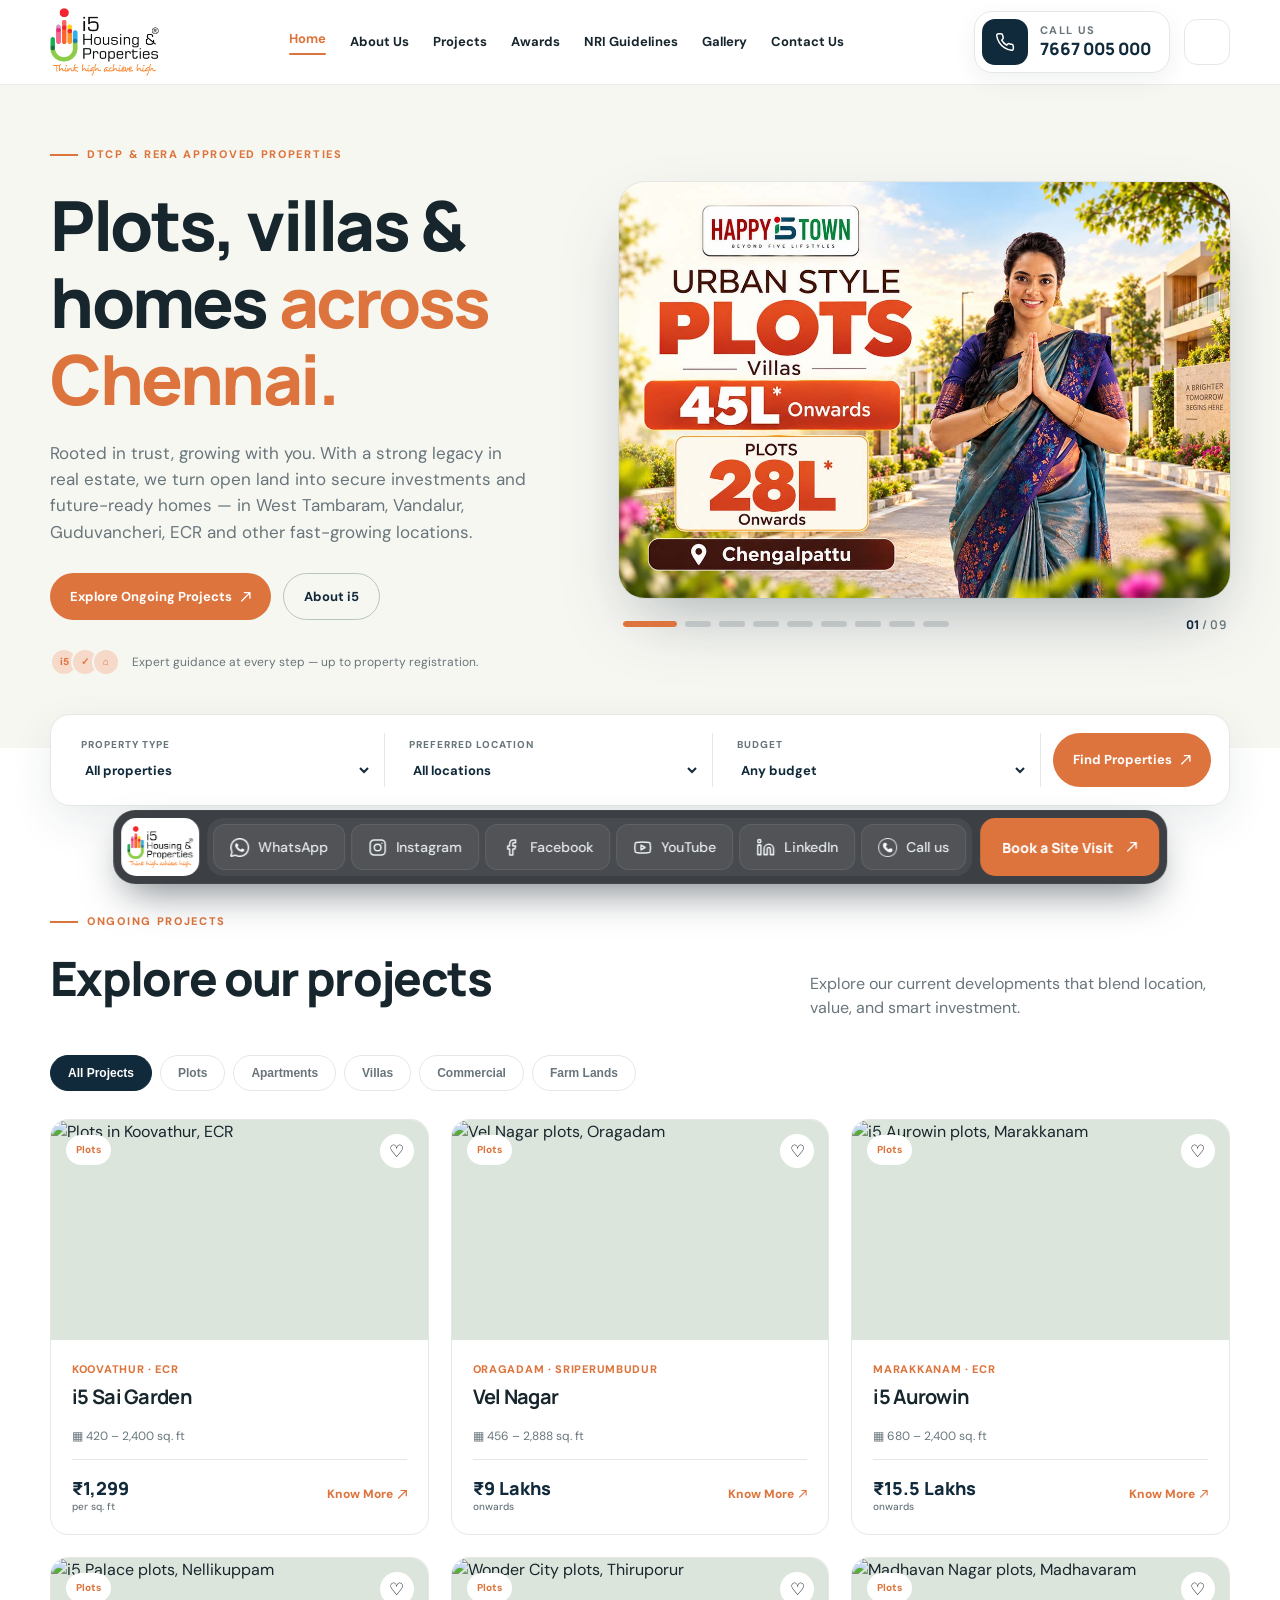
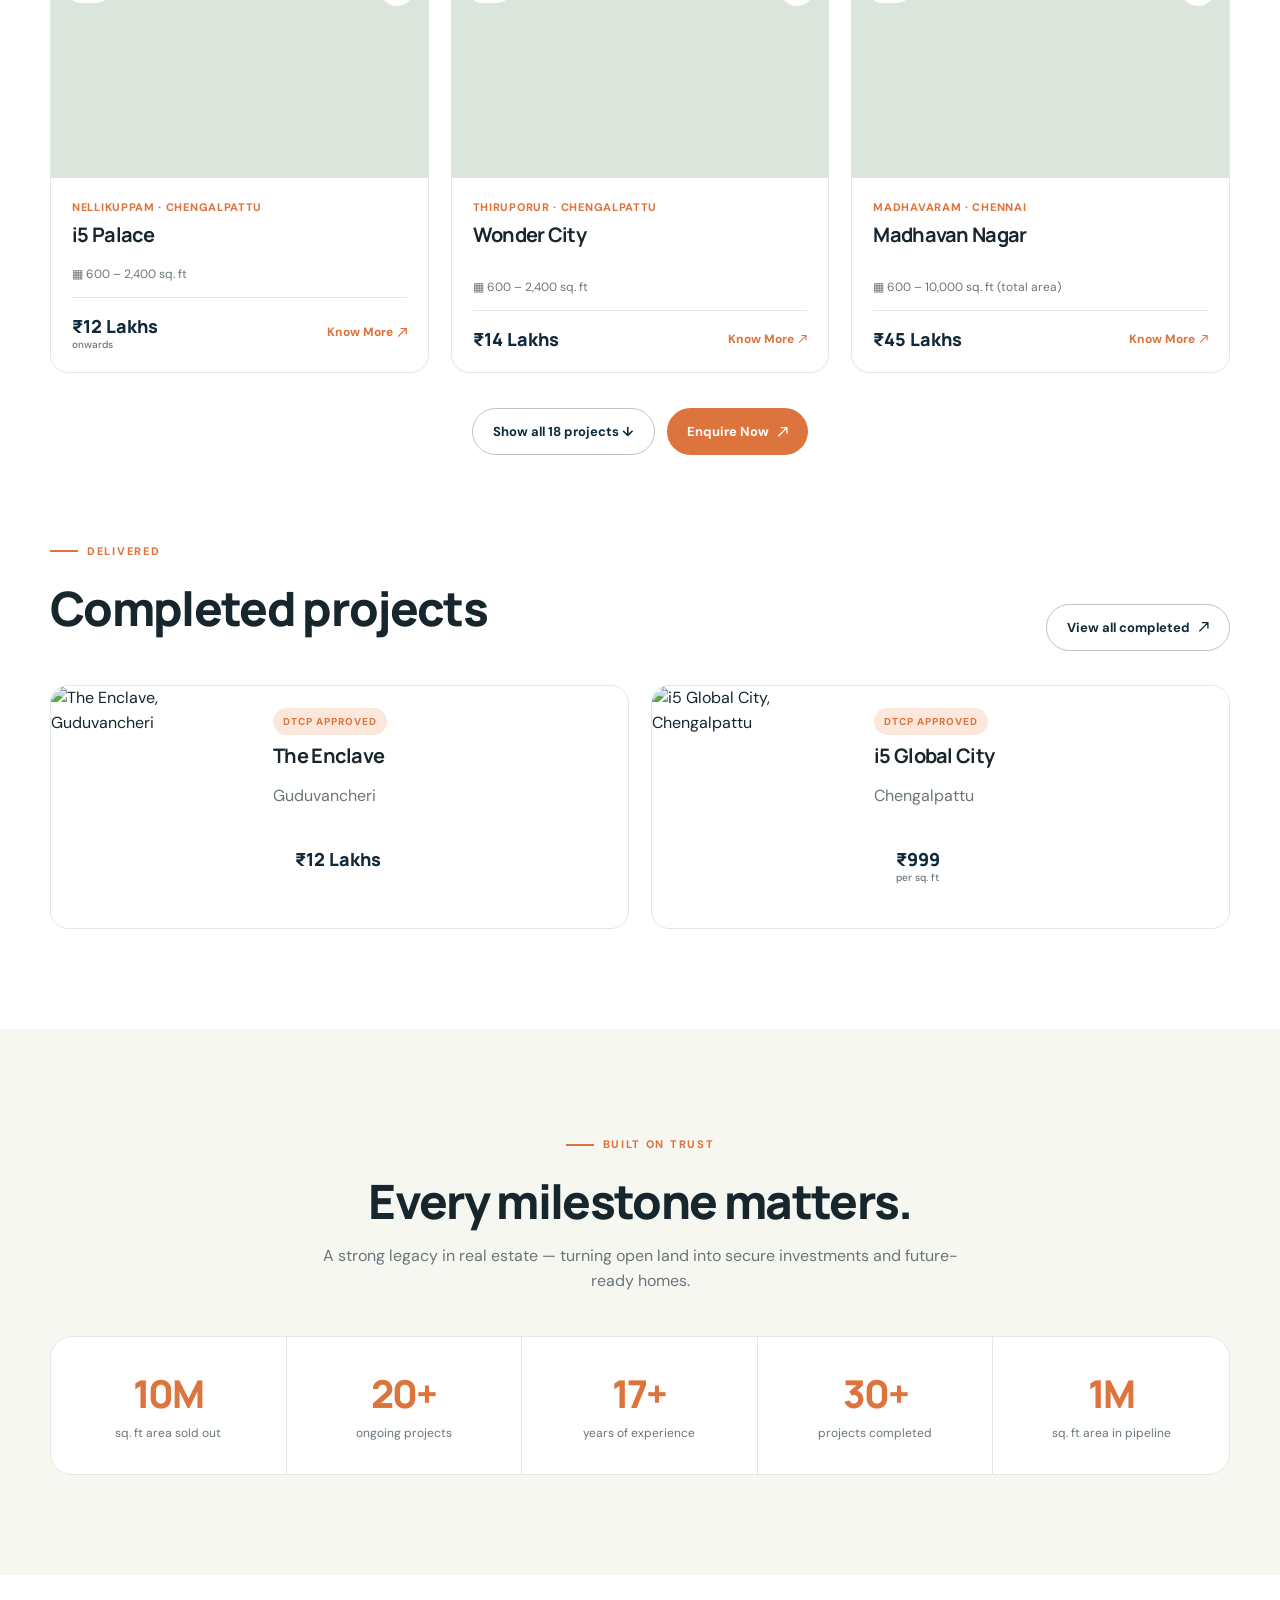
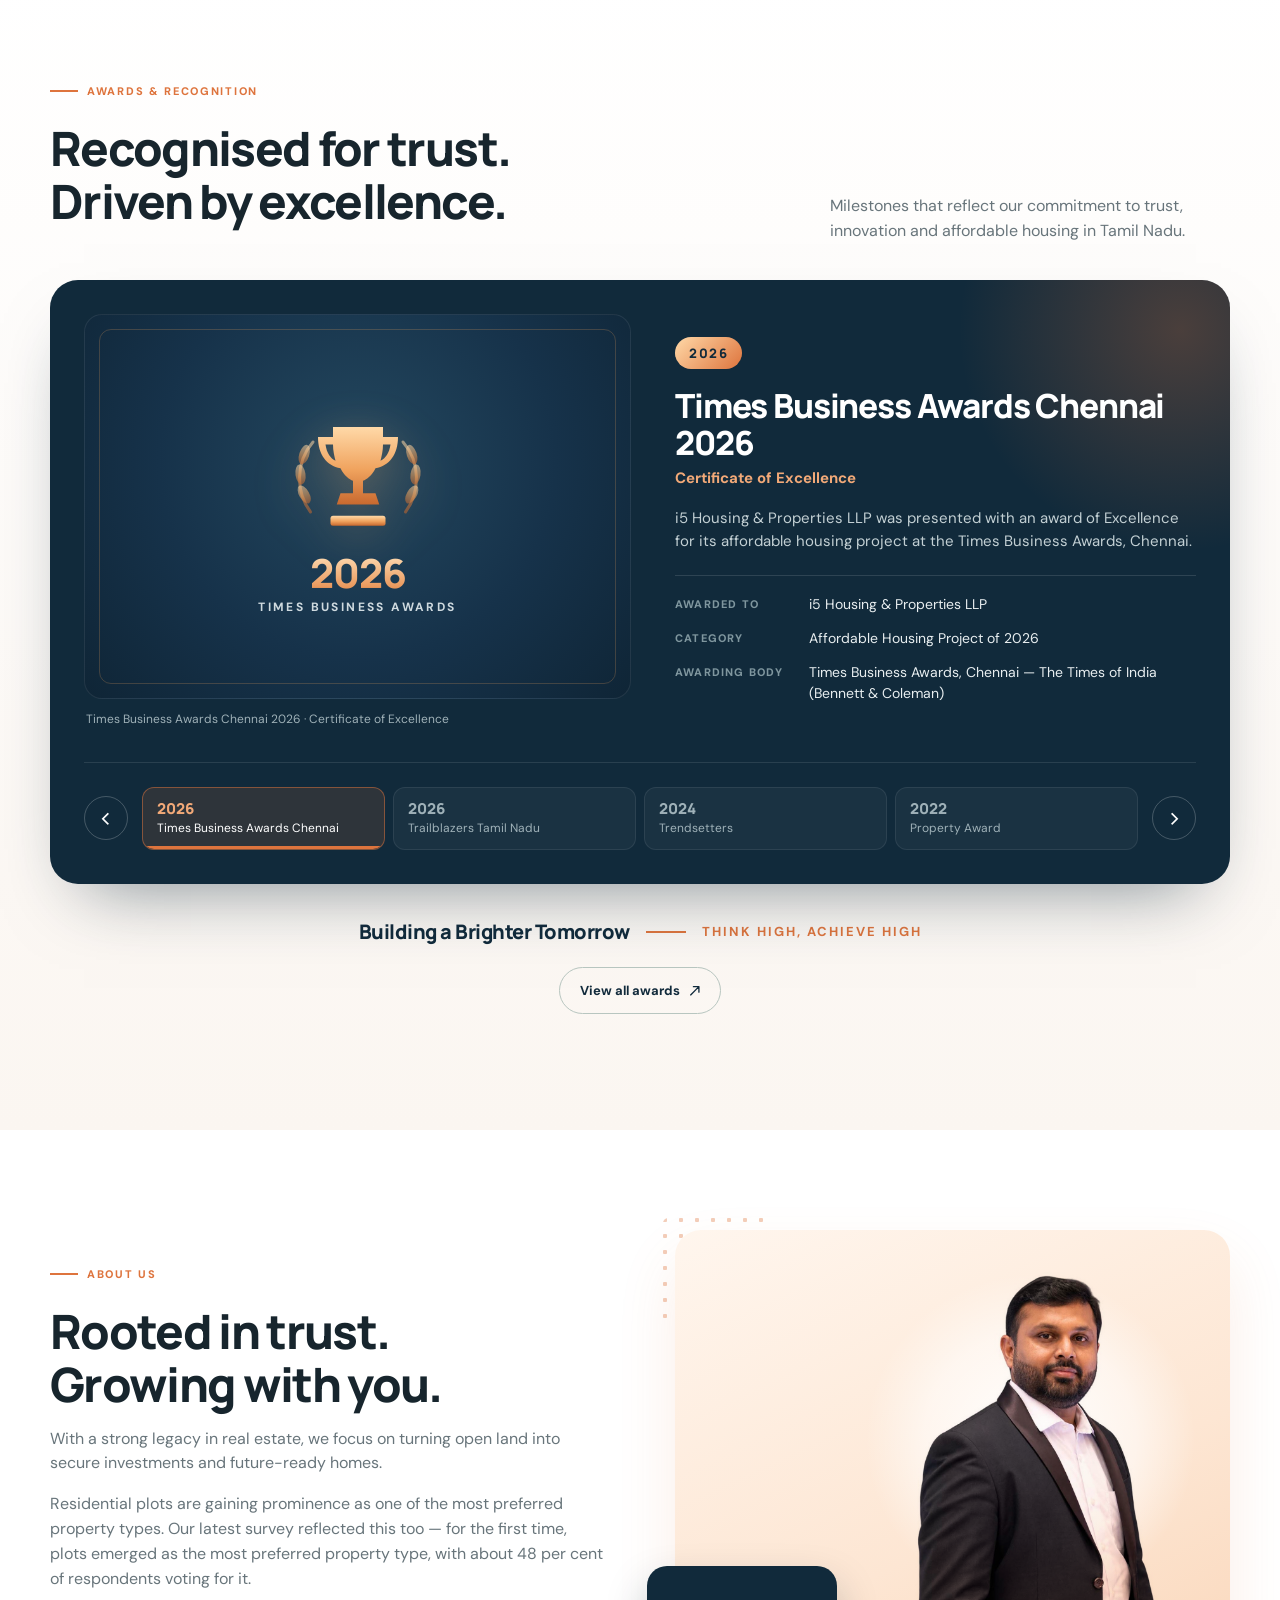
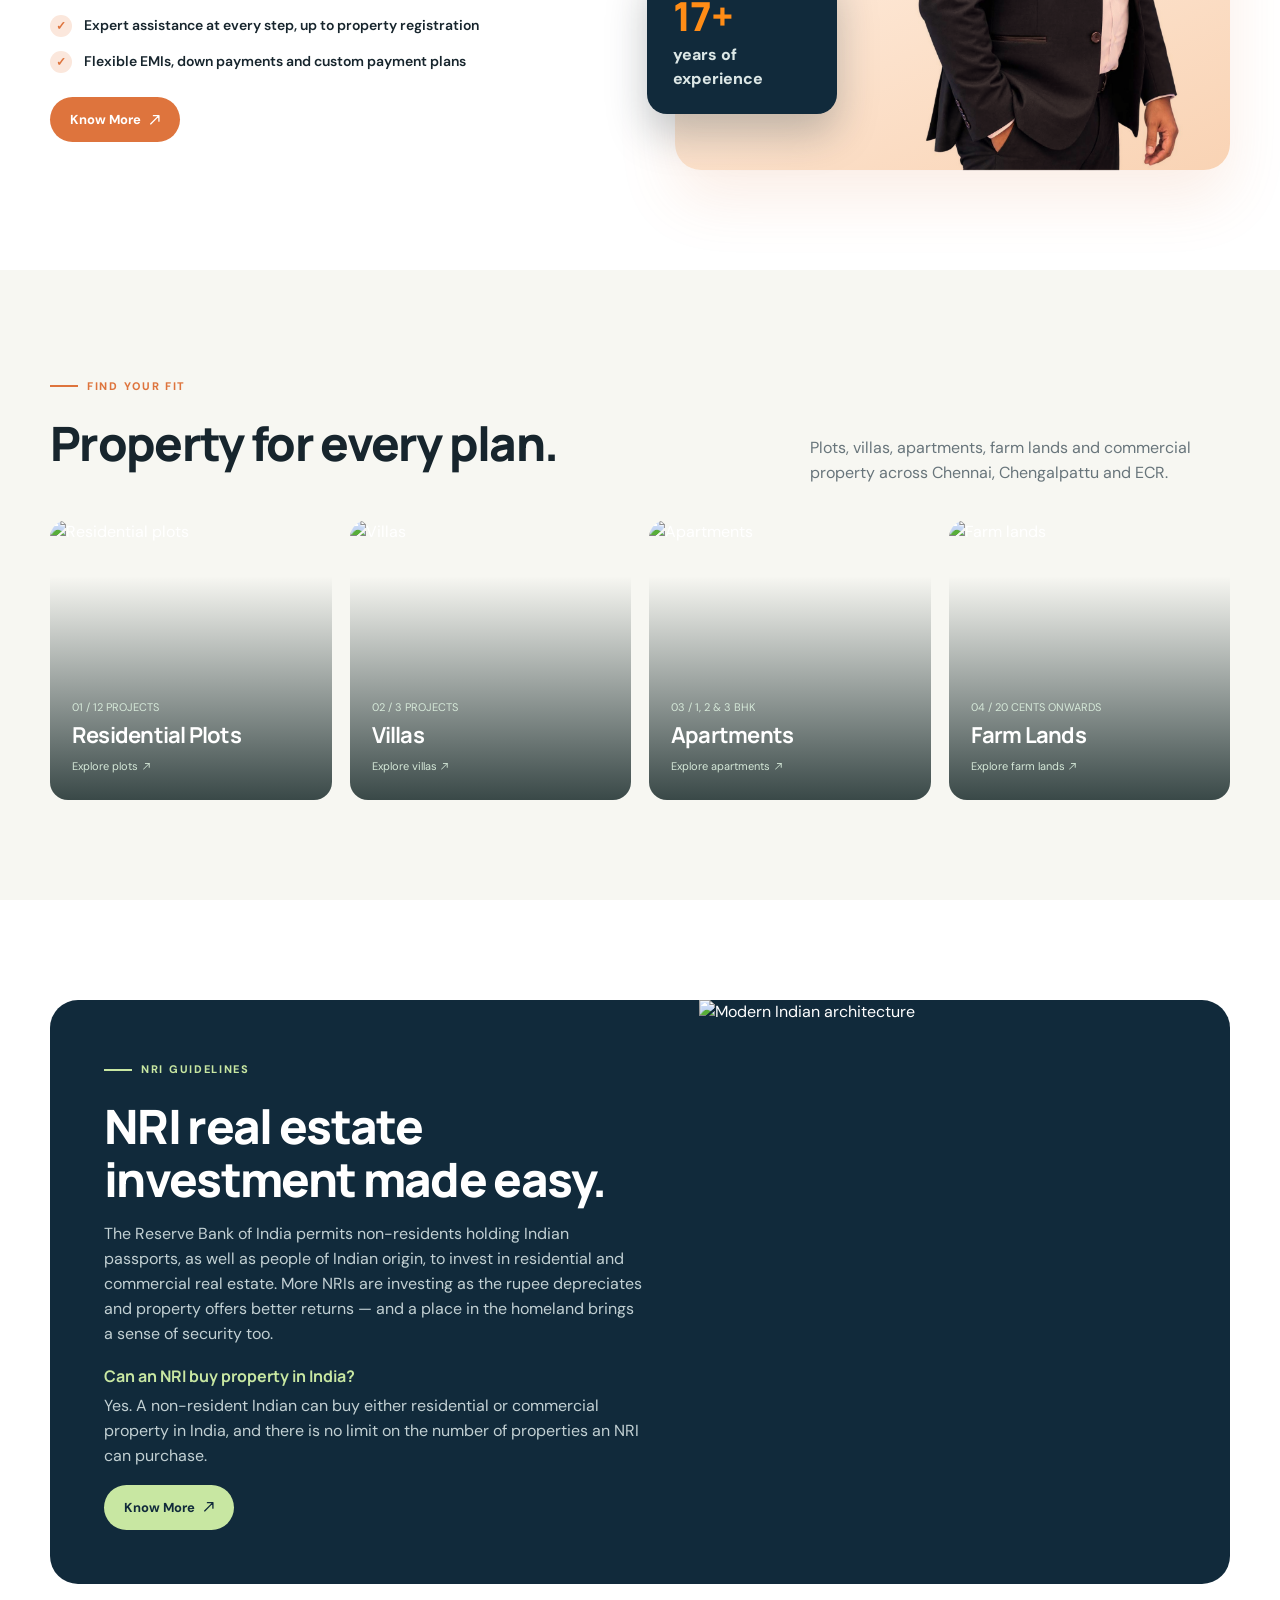
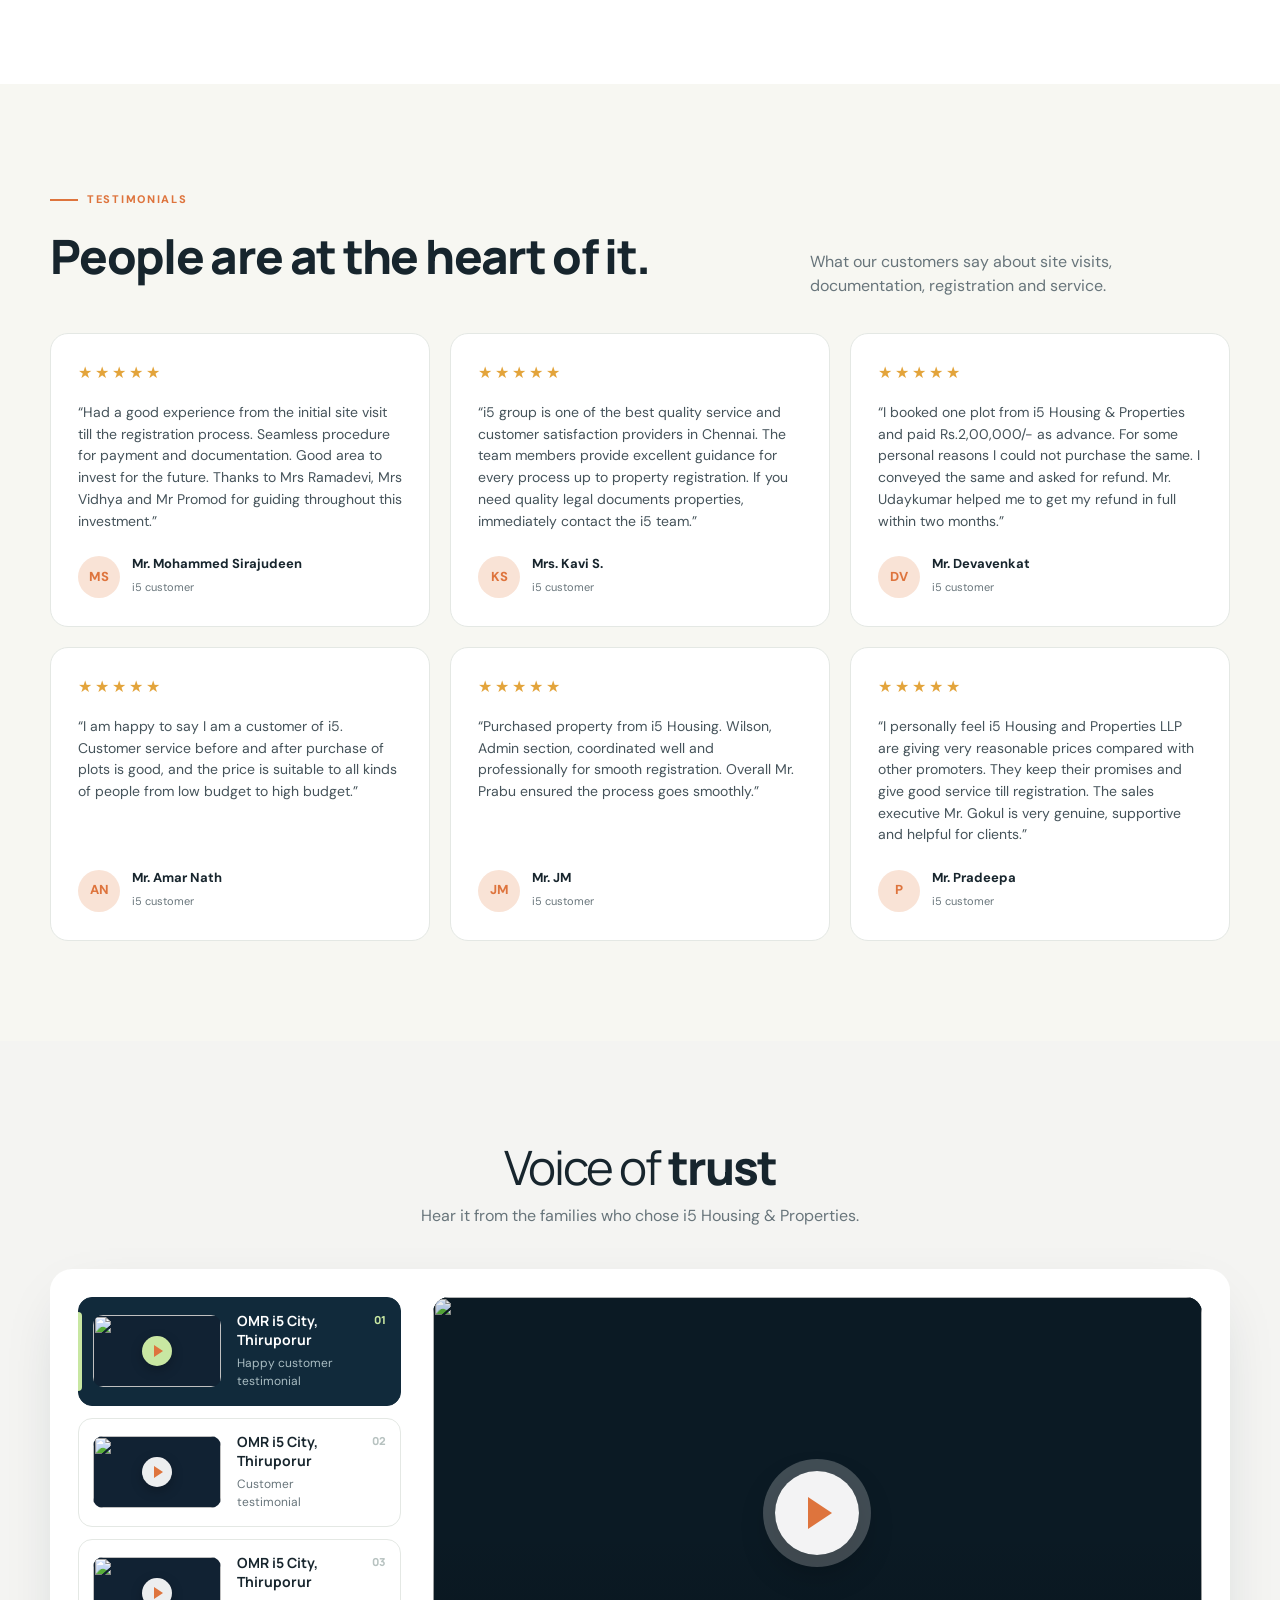
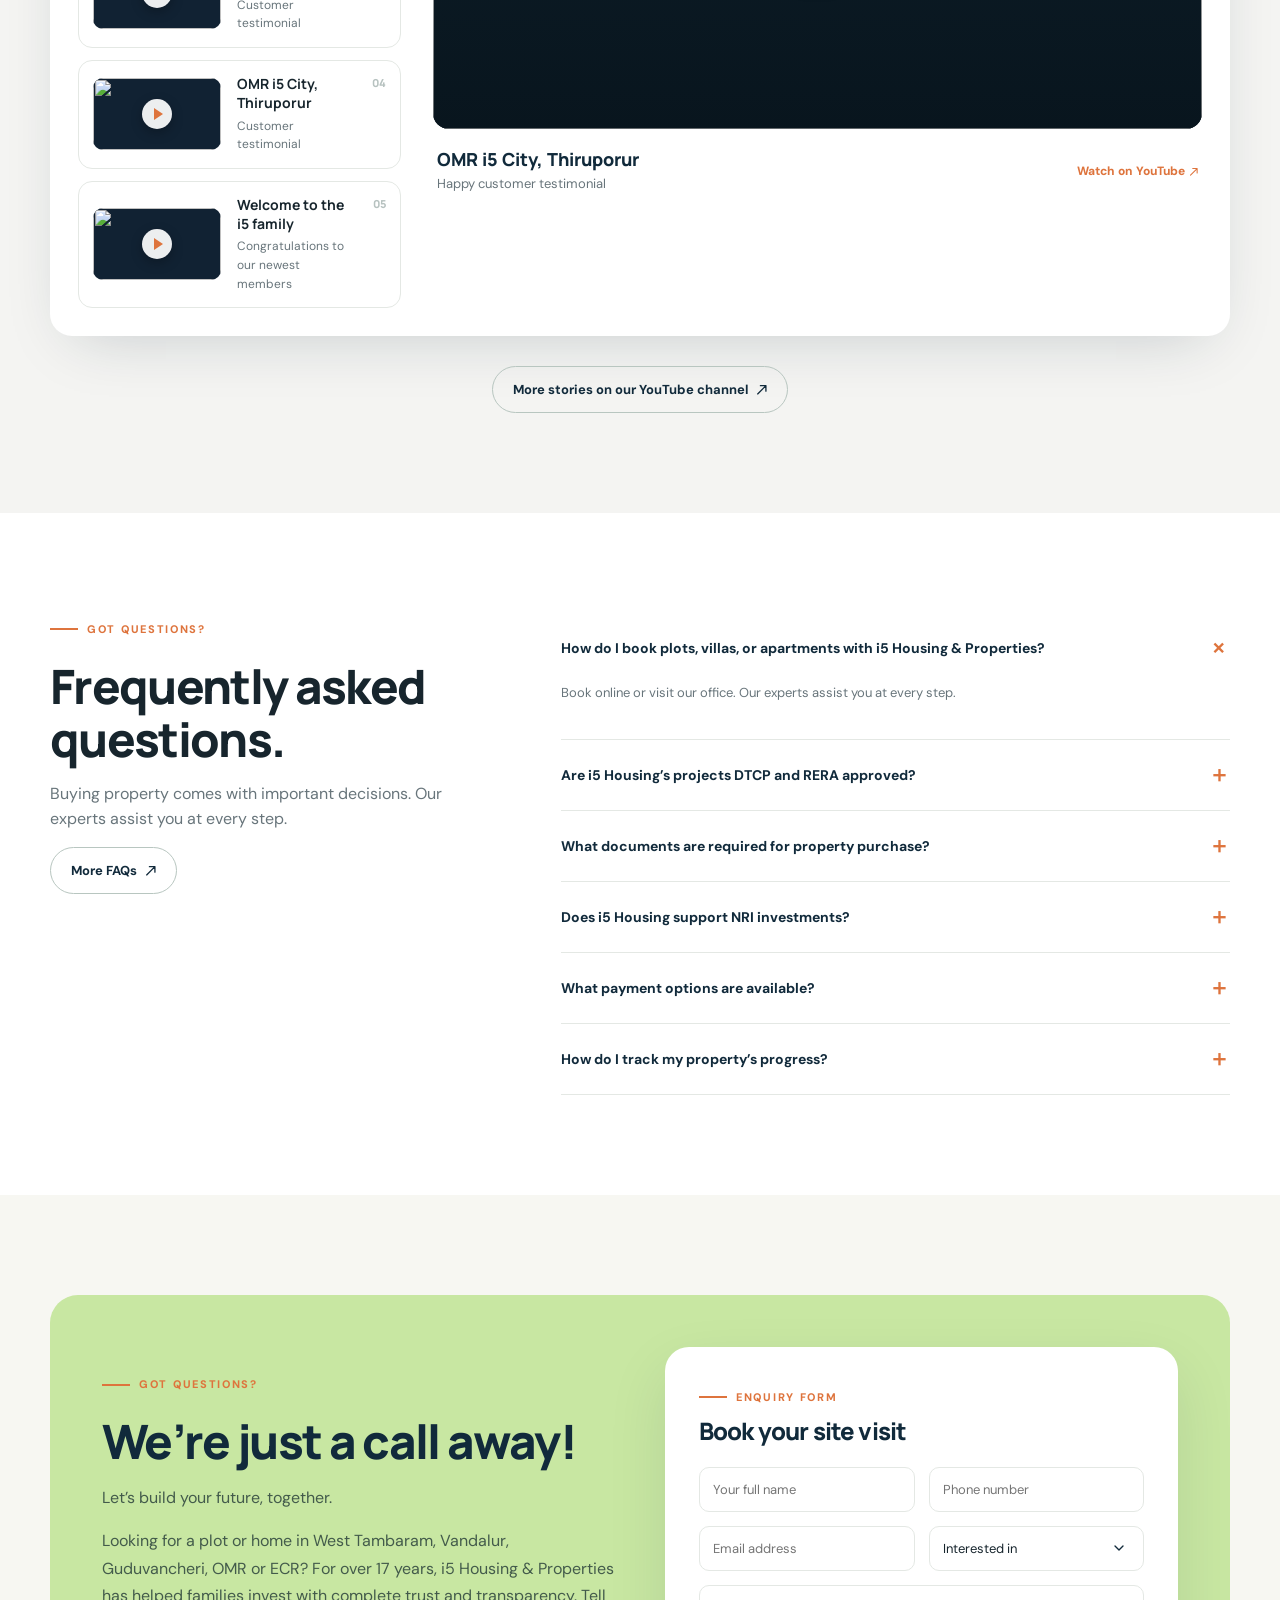
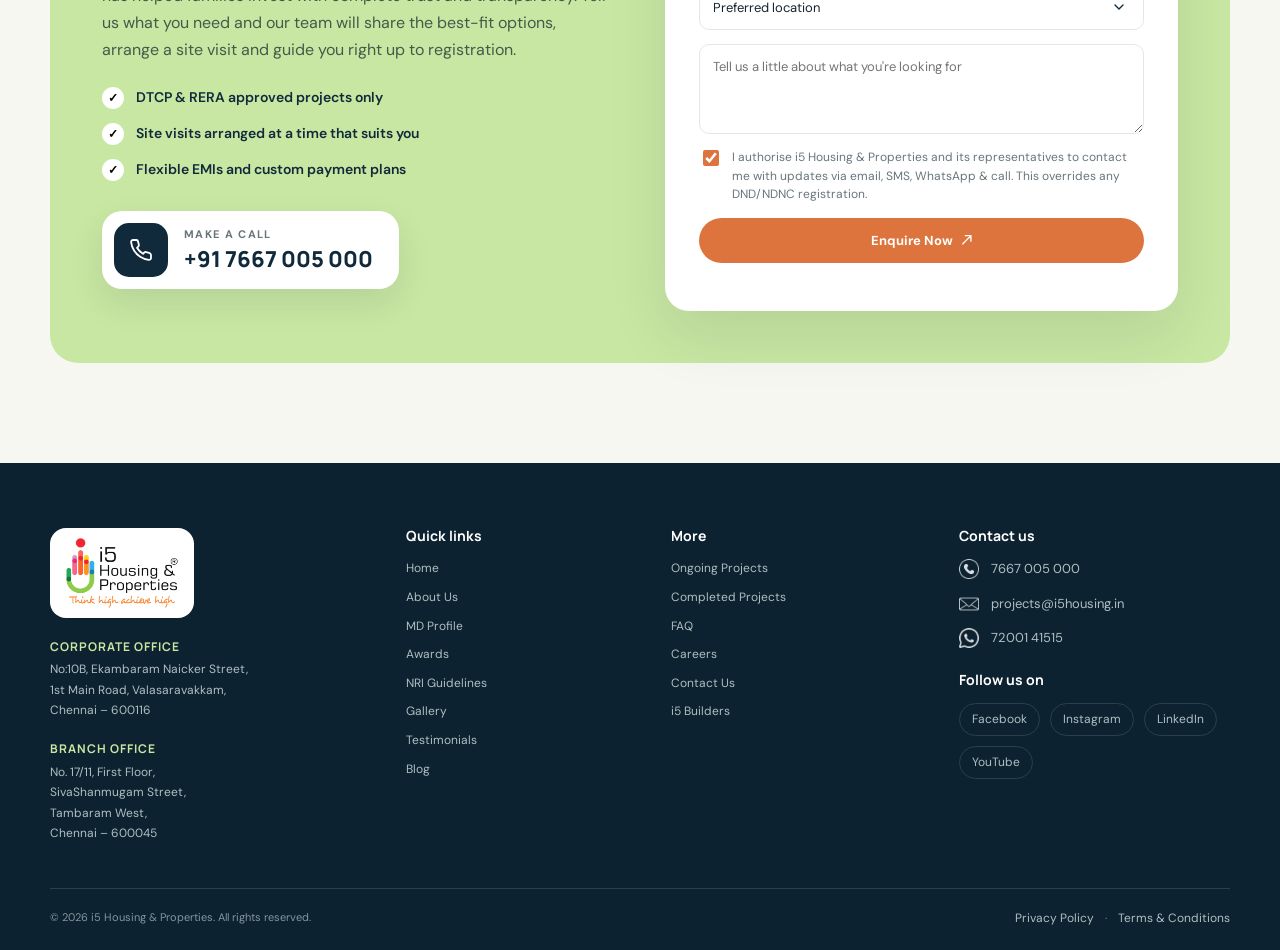
==== commit 41da9a2c: "changes" ====
--- a/index.html
+++ b/index.html
@@ -30,7 +30,7 @@
 </head>
 <body>
 <header class="header"><div class="container nav">
-<a class="brand-logo" href="index.html" aria-label="i5 Housing & Properties home"><img src="logo.svg" alt="i5 Housing & Properties"></a>
+<a class="brand-logo" href="index.html" aria-label="i5 Housing & Properties home"><img src="images/i5-logo-transparent.png" alt="i5 Housing & Properties"></a>
 <nav class="navlinks" id="navLinks"><a href="index.html" class="is-current" aria-current="page">Home</a><a href="about.html">About Us</a><a href="index.html#projects">Projects</a><a href="awards.html">Awards</a><a href="nri.html" class="hide-md">NRI Guidelines</a><a href="gallery.html" class="hide-md">Gallery</a><a href="contact.html">Contact Us</a></nav>
 <div class="nav-actions"><a class="nav-call" href="tel:7667005000" aria-label="Call us on 7667 005 000"><span class="nav-call__ico"><svg viewBox="0 0 24 24" aria-hidden="true"><path d="M22 16.9v3a2 2 0 0 1-2.2 2 19.8 19.8 0 0 1-8.6-3.1 19.5 19.5 0 0 1-6-6A19.8 19.8 0 0 1 2.1 4.2 2 2 0 0 1 4.1 2h3a2 2 0 0 1 2 1.7c.1.9.4 1.8.7 2.7a2 2 0 0 1-.5 2.1L8 9.8a16 16 0 0 0 6 6l1.3-1.3a2 2 0 0 1 2.1-.4c.9.3 1.8.6 2.7.7a2 2 0 0 1 1.7 2z"/></svg></span><span class="nav-call__txt"><small>Call us</small><b>7667 005 000</b></span></a><button class="menu-btn" id="menuBtn" type="button" aria-label="Open menu" aria-expanded="false" aria-controls="menuPanel"><span></span><span></span><span></span></button></div>
 </div></header>
@@ -142,7 +142,7 @@
 </div></section>
 <section class="section" id="about"><div class="container about-grid"><div class="about-visual about-visual--md"><img src="images/about-md.jpg" alt="Managing Director, i5 Housing &amp; Properties" width="874" height="1600" loading="lazy"><div class="about-stamp"><b>17+</b>years of experience</div></div>
 <div><div class="eyebrow">About us</div><h2>Rooted in trust.<br>Growing with you.</h2><p>With a strong legacy in real estate, we focus on turning open land into secure investments and future-ready homes.</p><p>Residential plots are gaining prominence as one of the most preferred property types. Our latest survey reflected this too — for the first time, plots emerged as the most preferred property type, with about 48 per cent of respondents voting for it.</p>
-<ul class="check-list"><li><span class="check">✓</span>DTCP &amp; RERA approved projects with legal approvals for peace of mind</li><li><span class="check">✓</span>Expert assistance at every step, up to property registration</li><li><span class="check">✓</span>Flexible EMIs, down payments and custom payment plans</li></ul>
+<ul class="check-list"><li><span class="check">✓</span>Expert assistance at every step, up to property registration</li><li><span class="check">✓</span>Flexible EMIs, down payments and custom payment plans</li></ul>
 <a class="btn" href="about.html">Know More<i class="ico-arrow" aria-hidden="true"></i></a></div></div></section>
 
 <section class="section soft" id="property-types"><div class="container"><div class="section-head"><div><div class="eyebrow">Find your fit</div><h2>Property for every plan.</h2></div><p>Plots, villas, apartments, farm lands and commercial property across Chennai, Chengalpattu and ECR.</p></div><div class="types-grid">
@@ -189,13 +189,13 @@
 <div class="faq-item"><button class="faq-question"><span>How do I track my property’s progress?</span><span>＋</span></button><div class="faq-answer"><p>Via our customer portal and regular project updates.</p></div></div>
 </div></div></section>
 
-<section class="section soft" id="contact"><div class="container"><div class="contact-panel"><div><div class="eyebrow">Got questions?</div><h2>We’re just a call away!</h2><p>Let’s build your future, together.</p><p><b style="color:var(--navy)">Call</b><br><a href="tel:7667005000">7667 005 000</a></p><p><b style="color:var(--navy)">WhatsApp / Site visits</b><br><a href="https://wa.me/917200141515" target="_blank" rel="noopener">72001 41515</a></p><p><b style="color:var(--navy)">Email</b><br><a href="mailto:projects@i5housing.in">projects@i5housing.in</a></p><p><b style="color:var(--navy)">Corporate Office</b><br>No:10B, Ekambaram Naicker Street, 1st Main Road, Valasaravakkam, Chennai – 600116</p><p><b style="color:var(--navy)">Branch Office</b><br>No. 17/11, First Floor, SivaShanmugam Street, Tambaram West, Chennai – 600045</p></div>
-<form class="contact-form" id="contactForm"><input name="name" placeholder="Your full name" required aria-label="Your full name"><input name="phone" placeholder="Phone number" type="tel" required aria-label="Phone number"><input name="email" placeholder="Email address" type="email" aria-label="Email address"><select name="type" aria-label="Property type"><option value="">Interested in</option><option>Plots</option><option>Villas</option><option>Apartments</option><option>Farm Lands</option><option>Commercial</option></select><select class="full" name="location" aria-label="Preferred location"><option value="">Preferred location</option><option>West Tambaram</option><option>Vandalur</option><option>Mahindra World City</option><option>Guduvancheri</option><option>OMR</option><option>Madhavaram</option><option>Oragadam</option><option>Chengalpattu</option><option>Thiruporur</option><option>Kelambakkam</option><option>ECR</option><option>Other</option></select><textarea name="message" placeholder="Tell us a little about what you're looking for" aria-label="Message"></textarea><button class="btn full" type="submit">Enquire Now<i class="ico-arrow" aria-hidden="true"></i></button><div class="form-note">Demo form: connect to your CRM/email endpoint before production. By submitting, you agree to be contacted about your enquiry.</div><div id="formStatus" class="form-note full" role="status"></div></form>
+<section class="section soft" id="contact"><div class="container"><div class="contact-panel"><div><div class="eyebrow">Got questions?</div><h2>We’re just a call away!</h2><p>Let’s build your future, together.</p><p>Looking for a plot or home in West Tambaram, Vandalur, Guduvancheri, OMR or ECR? For over 17 years, i5 Housing &amp; Properties has helped families invest with complete trust and transparency. Tell us what you need and our team will share the best-fit options, arrange a site visit and guide you right up to registration.</p><ul class="check-list"><li><span class="check">✓</span>DTCP &amp; RERA approved projects only</li><li><span class="check">✓</span>Site visits arranged at a time that suits you</li><li><span class="check">✓</span>Flexible EMIs and custom payment plans</li></ul><a class="enq-call" href="tel:7667005000"><span class="enq-call__ico"><svg viewBox="0 0 24 24" aria-hidden="true"><path d="M22 16.9v3a2 2 0 0 1-2.2 2 19.8 19.8 0 0 1-8.6-3.1 19.5 19.5 0 0 1-6-6A19.8 19.8 0 0 1 2.1 4.2 2 2 0 0 1 4.1 2h3a2 2 0 0 1 2 1.7c.1.9.4 1.8.7 2.7a2 2 0 0 1-.5 2.1L8 9.8a16 16 0 0 0 6 6l1.3-1.3a2 2 0 0 1 2.1-.4c.9.3 1.8.6 2.7.7a2 2 0 0 1 1.7 2z"/></svg></span><span><small>Make a call</small><b>+91 7667 005 000</b></span></a></div>
+<form class="contact-form" id="contactForm"><div class="enq-head full"><div class="eyebrow">Enquiry form</div><h3>Book your site visit</h3></div><input name="name" placeholder="Your full name" required aria-label="Your full name"><input name="phone" placeholder="Phone number" type="tel" required aria-label="Phone number"><input name="email" placeholder="Email address" type="email" aria-label="Email address"><select name="type" aria-label="Property type"><option value="">Interested in</option><option>Plots</option><option>Villas</option><option>Apartments</option><option>Farm Lands</option><option>Commercial</option></select><select class="full" name="location" aria-label="Preferred location"><option value="">Preferred location</option><option>West Tambaram</option><option>Vandalur</option><option>Mahindra World City</option><option>Guduvancheri</option><option>OMR</option><option>Madhavaram</option><option>Oragadam</option><option>Chengalpattu</option><option>Thiruporur</option><option>Kelambakkam</option><option>ECR</option><option>Other</option></select><textarea name="message" placeholder="Tell us a little about what you're looking for" aria-label="Message"></textarea><label class="enq-consent full"><input type="checkbox" name="consent" required checked> I authorise i5 Housing &amp; Properties and its representatives to contact me with updates via email, SMS, WhatsApp &amp; call. This overrides any DND/NDNC registration.</label><button class="btn full" type="submit">Enquire Now<i class="ico-arrow" aria-hidden="true"></i></button><div id="formStatus" class="form-note full" role="status"></div></form>
 </div></div></section>
 </main>
 
 <footer class="footer"><div class="container"><div class="footer-grid">
-<div><a class="footer-logo" href="index.html" aria-label="i5 Housing & Properties home"><img src="logo.svg" alt="i5 Housing & Properties"></a><div class="footer-address"><h4>Corporate Office</h4><p>No:10B, Ekambaram Naicker Street,<br>1st Main Road, Valasaravakkam,<br>Chennai – 600116</p></div><div class="footer-address"><h4>Branch Office</h4><p>No. 17/11, First Floor,<br>SivaShanmugam Street,<br>Tambaram West,<br>Chennai – 600045</p></div></div>
+<div><a class="footer-logo" href="index.html" aria-label="i5 Housing & Properties home"><img src="images/i5-logo-transparent.png" alt="i5 Housing & Properties"></a><div class="footer-address"><h4>Corporate Office</h4><p>No:10B, Ekambaram Naicker Street,<br>1st Main Road, Valasaravakkam,<br>Chennai – 600116</p></div><div class="footer-address"><h4>Branch Office</h4><p>No. 17/11, First Floor,<br>SivaShanmugam Street,<br>Tambaram West,<br>Chennai – 600045</p></div></div>
 <div><h4>Quick links</h4><div class="footer-links"><a href="index.html">Home</a><a href="about.html">About Us</a><a href="about.html#founder">MD Profile</a><a href="awards.html">Awards</a><a href="nri.html">NRI Guidelines</a><a href="gallery.html">Gallery</a><a href="testimonials.html">Testimonials</a><a href="https://i5housing.com/blog/" target="_blank" rel="noopener">Blog</a></div></div>
 <div><h4>More</h4><div class="footer-links"><a href="index.html#projects">Ongoing Projects</a><a href="completed-projects.html">Completed Projects</a><a href="faq.html">FAQ</a><a href="careers.html">Careers</a><a href="contact.html">Contact Us</a><a href="https://i5builders.in/" target="_blank" rel="noopener">i5 Builders</a></div></div>
 <div><h4>Contact us</h4><div class="footer-links footer-contact"><a href="tel:7667005000"><img src="images/icons/phone.png" alt="" width="20" height="20">7667 005 000</a><a href="mailto:projects@i5housing.in"><img src="images/icons/email.png" alt="" width="20" height="20">projects@i5housing.in</a><a href="https://wa.me/917200141515" target="_blank" rel="noopener" aria-label="WhatsApp 72001 41515"><img src="images/icons/whatsapp.png" alt="" width="20" height="20">72001 41515</a></div><h4 style="margin-top:24px">Follow us on</h4><div class="footer-social"><a href="https://www.facebook.com/i5housingandproperties" target="_blank" rel="noopener">Facebook</a><a href="https://www.instagram.com/i5housingpropertytrend/" target="_blank" rel="noopener">Instagram</a><a href="https://www.linkedin.com/company/i5-housing-properties/" target="_blank" rel="noopener">LinkedIn</a><a href="https://www.youtube.com/@i5housingproperties" target="_blank" rel="noopener">YouTube</a></div></div>
--- a/css/style.css
+++ b/css/style.css
@@ -3,8 +3,8 @@
 *{box-sizing:border-box}html{scroll-behavior:smooth}body{margin:0;color:var(--ink);background:#fff;font-family:"DM Sans",sans-serif;line-height:1.55}h1,h2,h3,h4{font-family:Manrope,sans-serif;line-height:1.12;margin:0 0 16px;letter-spacing:-.035em}h1{font-size:clamp(2.6rem,5.4vw,5rem);font-weight:800}h2{font-size:clamp(2rem,3.7vw,3.4rem);font-weight:800}h3{font-size:1.25rem}p{margin:0 0 16px;color:var(--muted)}a{color:inherit;text-decoration:none}.container{width:min(1180px,calc(100% - 44px));margin:auto}
 
 .header{position:sticky;top:0;z-index:20;background:rgba(255,255,255,.95);backdrop-filter:blur(12px);border-bottom:1px solid rgba(228,232,228,.8)}.nav{height:84px;display:flex;align-items:center;justify-content:space-between;gap:24px}
-.brand-logo{display:flex;align-items:center;flex:0 0 auto}.brand-logo img{display:block;height:68px;width:auto;aspect-ratio:2048/1369}
-.footer-logo{display:inline-flex;background:#fff;border-radius:16px;padding:10px 16px}.footer-logo img{height:70px;width:auto;aspect-ratio:2048/1369;display:block}
+.brand-logo{display:flex;align-items:center;flex:0 0 auto}.brand-logo img{display:block;height:68px;width:auto;aspect-ratio:852/531}
+.footer-logo{display:inline-flex;background:#fff;border-radius:16px;padding:10px 16px}.footer-logo img{height:70px;width:auto;aspect-ratio:852/531;display:block}
 .navlinks{display:flex;align-items:center;gap:24px;font-size:13px;font-weight:700}.navlinks a:hover{color:var(--green)}
 .btn{display:inline-flex;align-items:center;justify-content:center;gap:9px;padding:14px 20px;border:0;border-radius:999px;background:var(--green);color:#fff;font:700 13px "DM Sans",sans-serif;cursor:pointer;transition:.2s}.btn:hover{background:#c25e2a;transform:translateY(-1px)}.btn.light{background:var(--lime);color:var(--navy)}.btn.outline{background:transparent;border:1px solid #b8c6c0;color:var(--navy)}.menu-btn{display:none;background:none;border:0;font-size:26px;color:var(--navy)}
 .hero{background:var(--cream);padding:54px 0 72px;overflow:hidden}.hero-grid{display:grid;grid-template-columns:.92fr 1.08fr;align-items:center;gap:48px}.eyebrow{display:inline-flex;align-items:center;gap:9px;color:var(--green);font-weight:800;font-size:11px;letter-spacing:1.7px;text-transform:uppercase;margin-bottom:22px}.eyebrow:before{content:"";width:28px;height:2px;background:var(--green)}.hero h1 span{color:var(--green)}.hero-copy{font-size:17px;max-width:480px;margin:22px 0 28px}.hero-actions{display:flex;gap:12px;flex-wrap:wrap}.hero-note{display:flex;align-items:center;gap:12px;margin-top:28px;font-size:12px;color:var(--muted)}.avatar-stack{display:flex}.avatar-stack span{width:28px;height:28px;border-radius:50%;border:2px solid var(--cream);margin-left:-7px;background:#f6d9c8;display:grid;place-items:center;font-size:10px;color:var(--green);font-weight:800}.avatar-stack span:first-child{margin-left:0}
@@ -452,3 +452,37 @@
 .about-visual.about-visual--md img{position:relative;width:auto;height:94%;border-radius:0;object-fit:contain;mix-blend-mode:multiply}
 .about-visual--md .about-stamp{left:28px;bottom:28px;box-shadow:0 14px 30px rgba(17,42,59,.1)}
 @media(max-width:780px){.about-visual.about-visual--md{height:430px;padding-right:2%}.about-visual.about-visual--md img{height:94%}.about-visual--md .about-stamp{left:14px;bottom:14px;padding:12px 14px;max-width:130px;font-size:13px}.about-visual--md .about-stamp b{font-size:24px}}
+
+/* ---------- Home enquiry form ---------- */
+.contact-panel .contact-form{padding:34px;gap:14px;border-radius:24px;box-shadow:0 24px 60px rgba(17,42,59,.1)}
+.enq-head .eyebrow{margin-bottom:8px}.enq-head h3{margin:0 0 6px;font:800 24px Manrope,sans-serif;color:var(--navy)}
+.enq-consent{display:flex;gap:10px;align-items:flex-start;font-size:12px;line-height:1.55;color:var(--muted);cursor:pointer}
+.enq-consent input{width:16px!important;height:16px;flex:0 0 16px;margin-top:2px;padding:0!important;accent-color:var(--green)}
+@media(max-width:780px){.contact-panel .contact-form{padding:20px}}
+
+/* hamburger: on desktop show only links the header nav is not already showing */
+@media(min-width:781px){.menu-panel a.in-nav{display:none}}
+@media(min-width:781px) and (max-width:1050px){.menu-panel a.in-nav.md{display:block}}
+.contact-panel p{line-height:1.7}
+.contact-panel .check-list li{color:var(--navy)}
+.enq-call{display:inline-flex;align-items:center;gap:16px;margin-top:6px;padding:12px 26px 12px 12px;border-radius:20px;background:#fff;box-shadow:0 14px 34px rgba(17,42,59,.1);color:var(--navy);transition:transform .2s}
+.enq-call:hover{transform:translateY(-2px);text-decoration:none!important}
+.enq-call__ico{display:grid;place-items:center;width:54px;height:54px;border-radius:15px;background:var(--navy);color:#fff}
+.enq-call__ico svg{width:24px;height:24px;fill:none;stroke:currentColor;stroke-width:1.8;stroke-linecap:round;stroke-linejoin:round}
+.enq-call small{display:block;font-size:11px;font-weight:700;letter-spacing:.12em;text-transform:uppercase;color:var(--muted)}
+.enq-call b{font:800 22px Manrope,sans-serif}
+.contact-form select{appearance:none;-webkit-appearance:none;padding-right:44px;cursor:pointer;color:var(--ink);background:#fff url("data:image/svg+xml,%3Csvg xmlns='http://www.w3.org/2000/svg' viewBox='0 0 24 24' fill='none' stroke='%23112a3b' stroke-width='2' stroke-linecap='round' stroke-linejoin='round'%3E%3Cpath d='m6 9 6 6 6-6'/%3E%3C/svg%3E") no-repeat right 16px center/16px}
+@media(max-width:780px){.enq-call b{font-size:19px}.enq-call__ico{width:46px;height:46px}}
+.contact-panel .check-list .check{background:#fff;color:#000}
+
+/* ---------- Home about: richer card, overlapping badges ---------- */
+.about-visual.about-visual--md{overflow:visible;background:linear-gradient(155deg,#fff6ee 0%,#fde6d3 55%,#f9d3b4 100%);box-shadow:0 30px 60px rgba(222,116,61,.12)}
+.about-visual.about-visual--md:before{right:6%;top:8%;width:60%;border:0;background:radial-gradient(circle,#fff 0,rgba(255,255,255,.55) 45%,rgba(255,255,255,0) 70%)}
+.about-visual.about-visual--md:after{content:"";position:absolute;left:-18px;top:-18px;width:120px;height:120px;border-radius:26px;background:radial-gradient(var(--green) 2px,transparent 2.5px) 0 0/16px 16px;opacity:.35;z-index:-1}
+.about-visual--md .about-stamp{left:-28px;bottom:56px;background:var(--navy);color:#dce7e6;padding:22px 26px;border-radius:20px;box-shadow:0 20px 40px rgba(17,42,59,.25)}
+.about-visual--md .about-stamp b{color:var(--orange);font-size:40px}
+
+
+@media(max-width:1180px){.about-visual--md .about-stamp{left:-12px}}
+@media(max-width:780px){.about-visual--md .about-stamp{left:10px;bottom:20px;padding:14px 16px}.about-visual--md .about-stamp b{font-size:28px}.about-visual.about-visual--md:after{display:none}}
+@media(min-width:781px){.about-visual--md{order:2}}
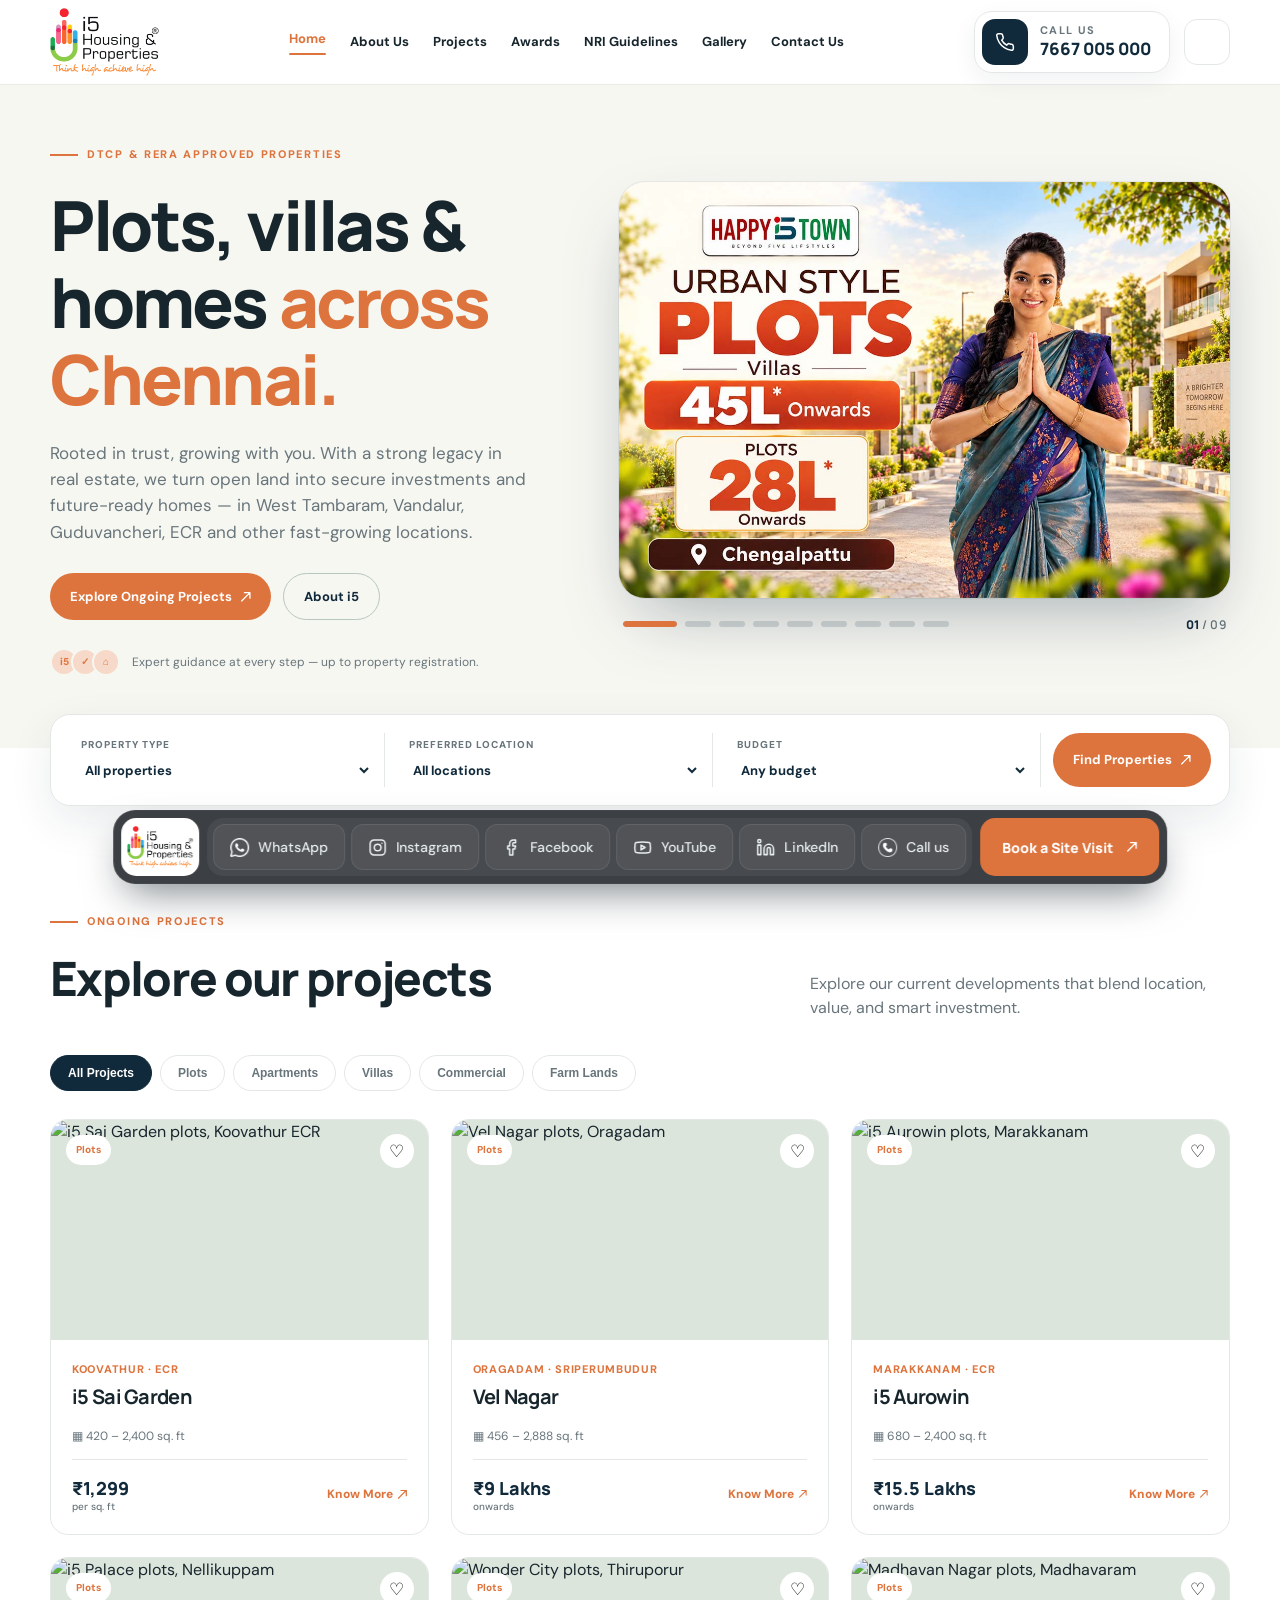
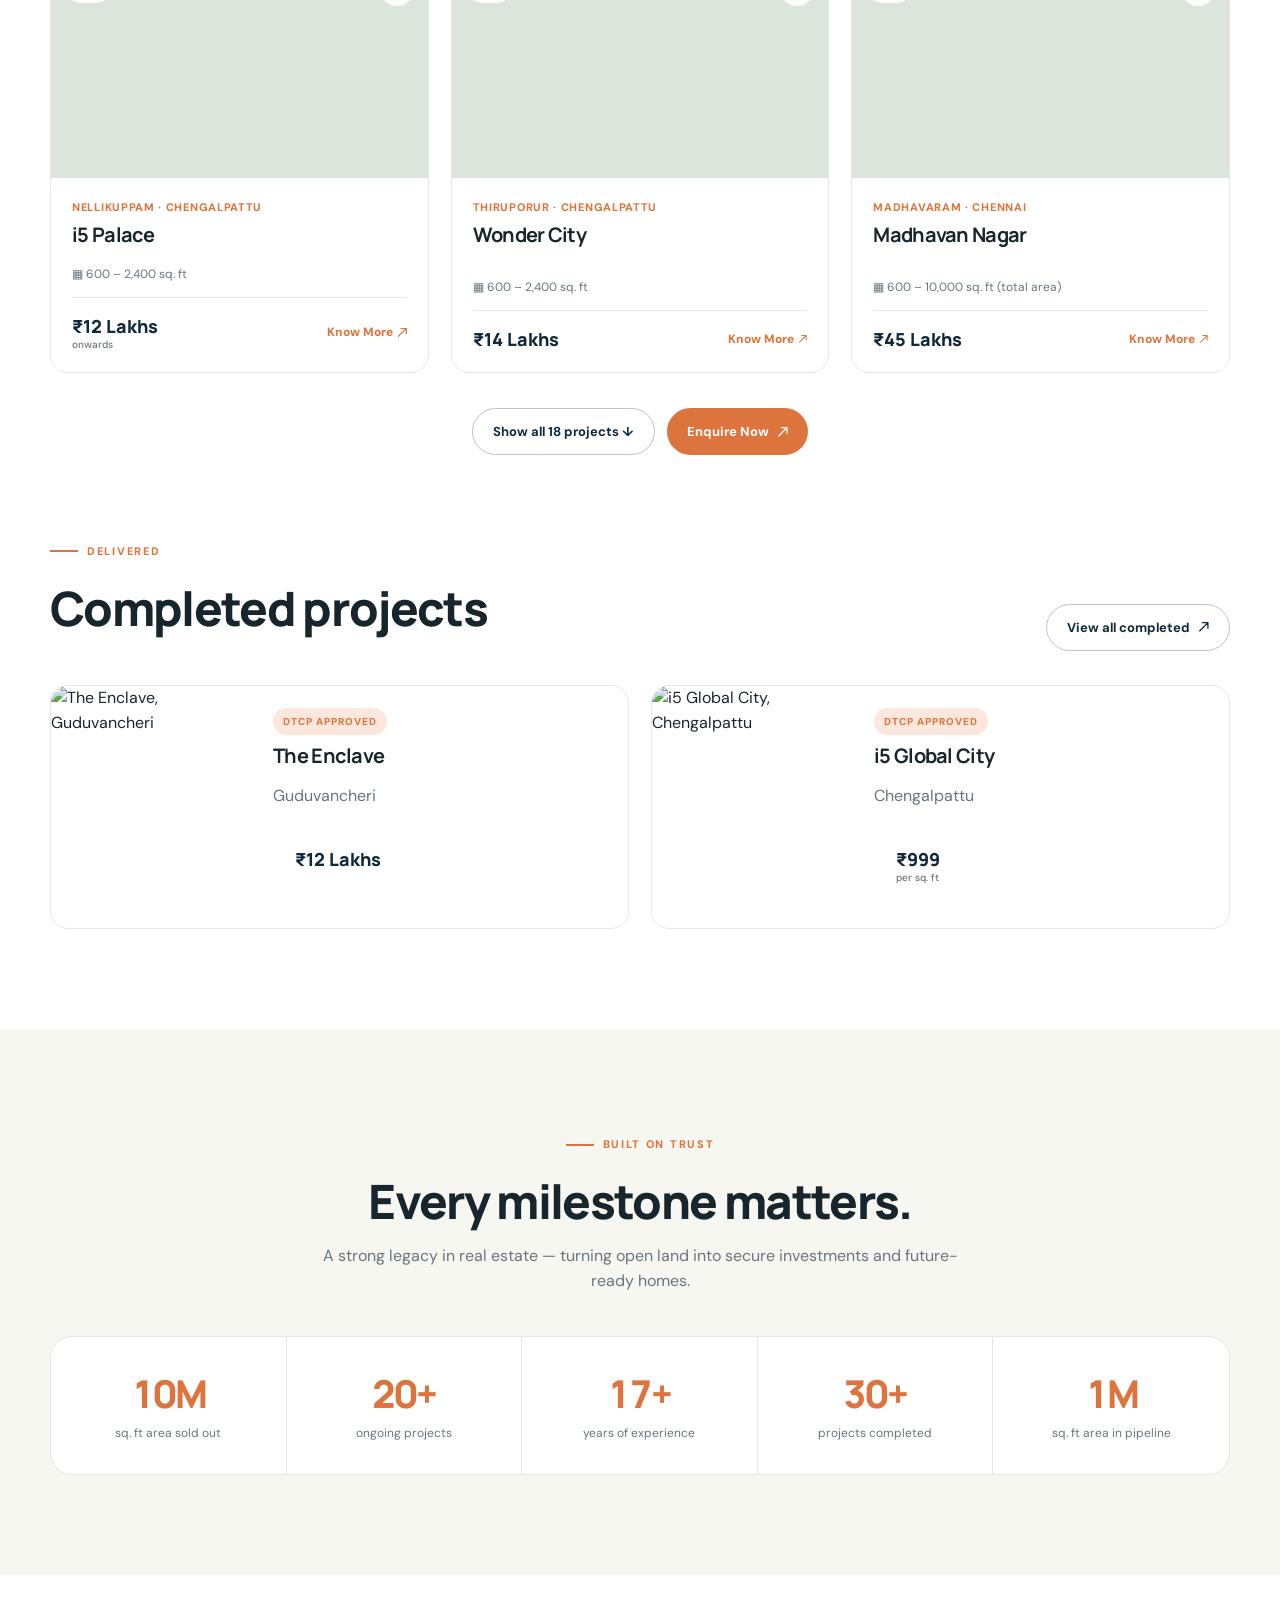
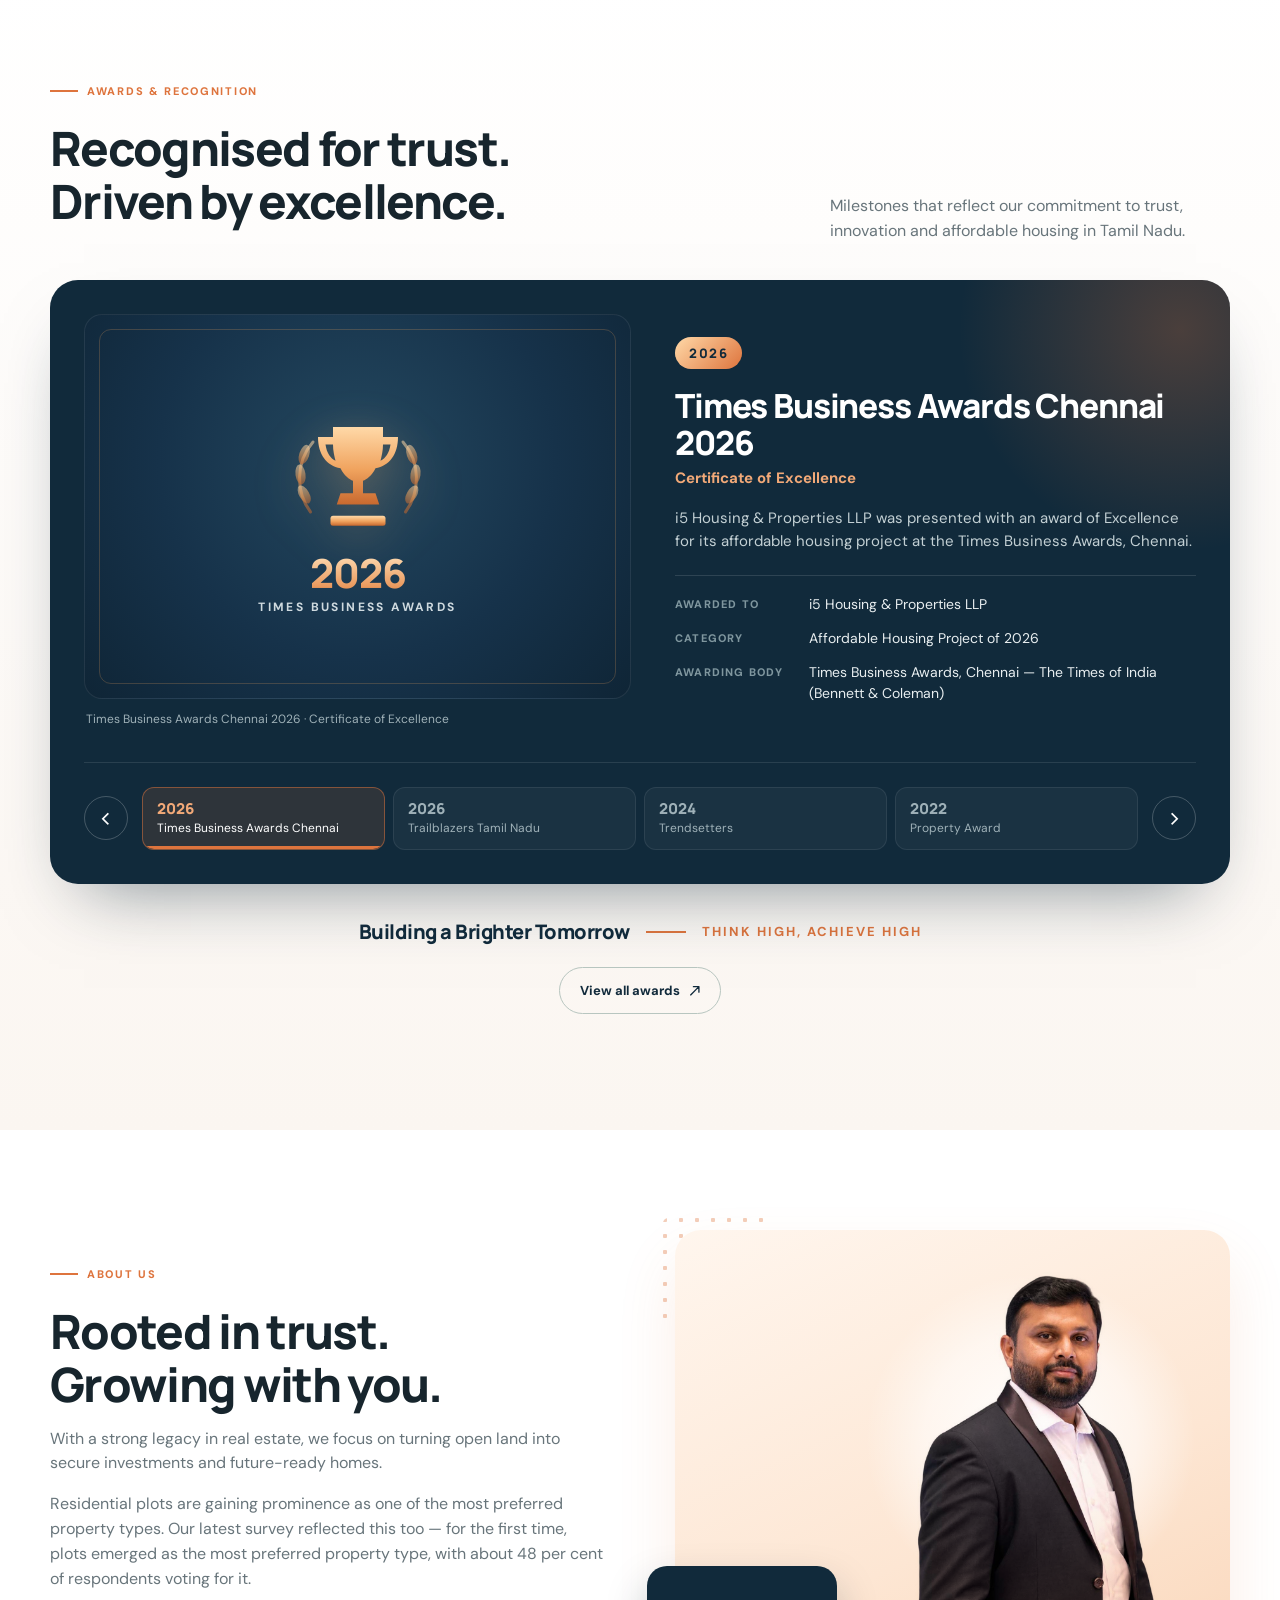
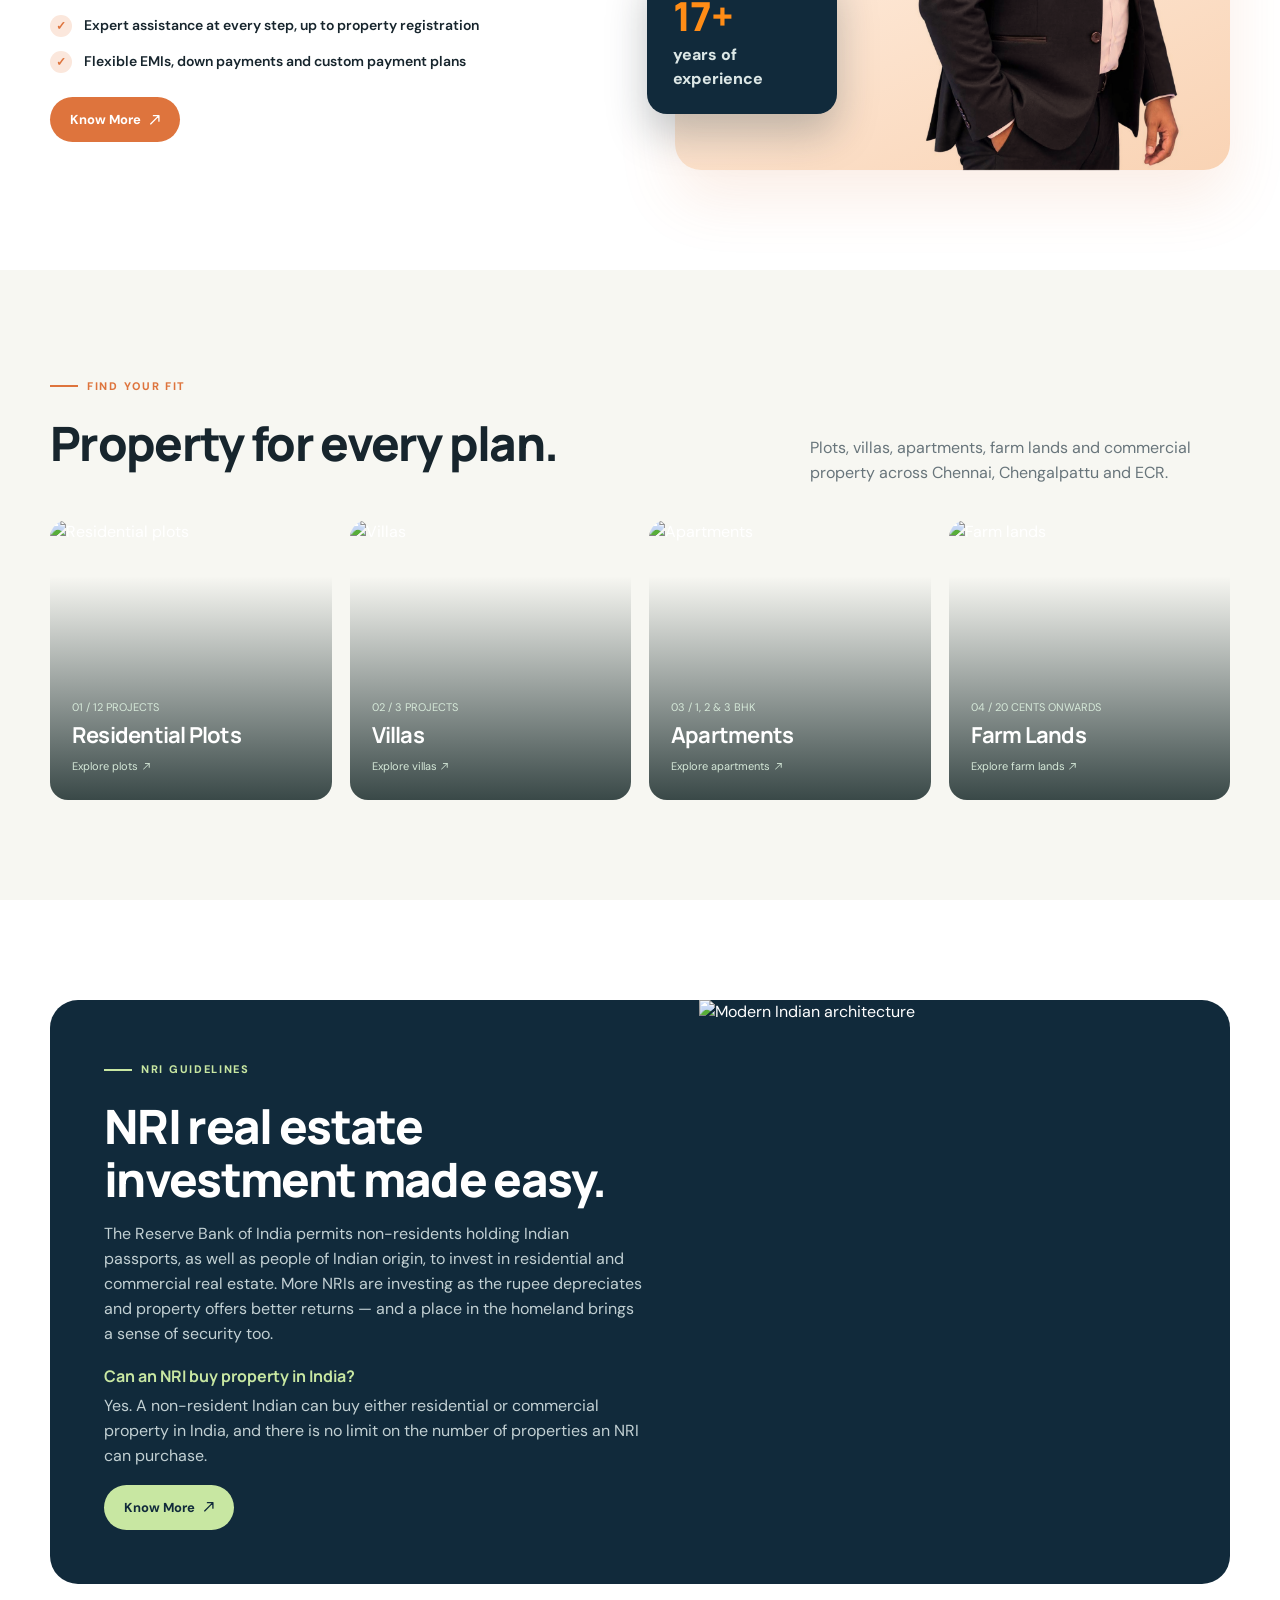
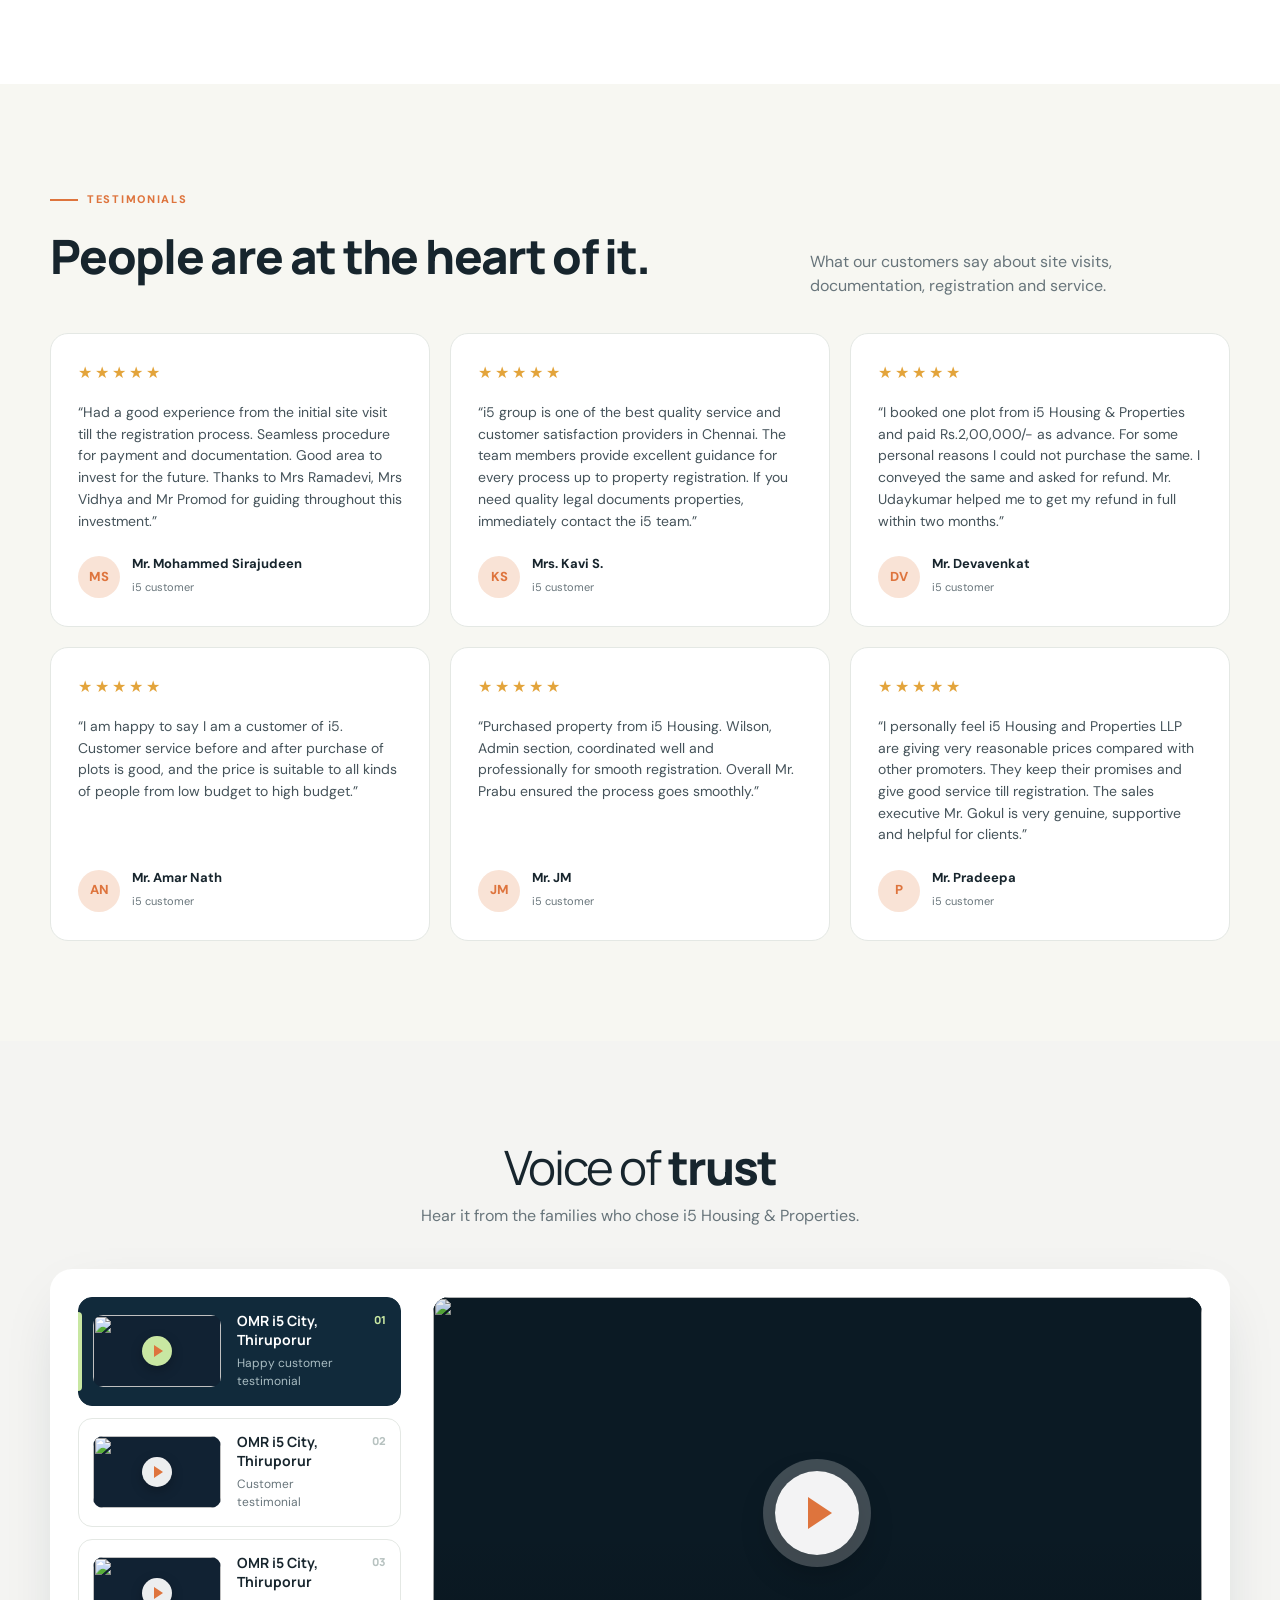
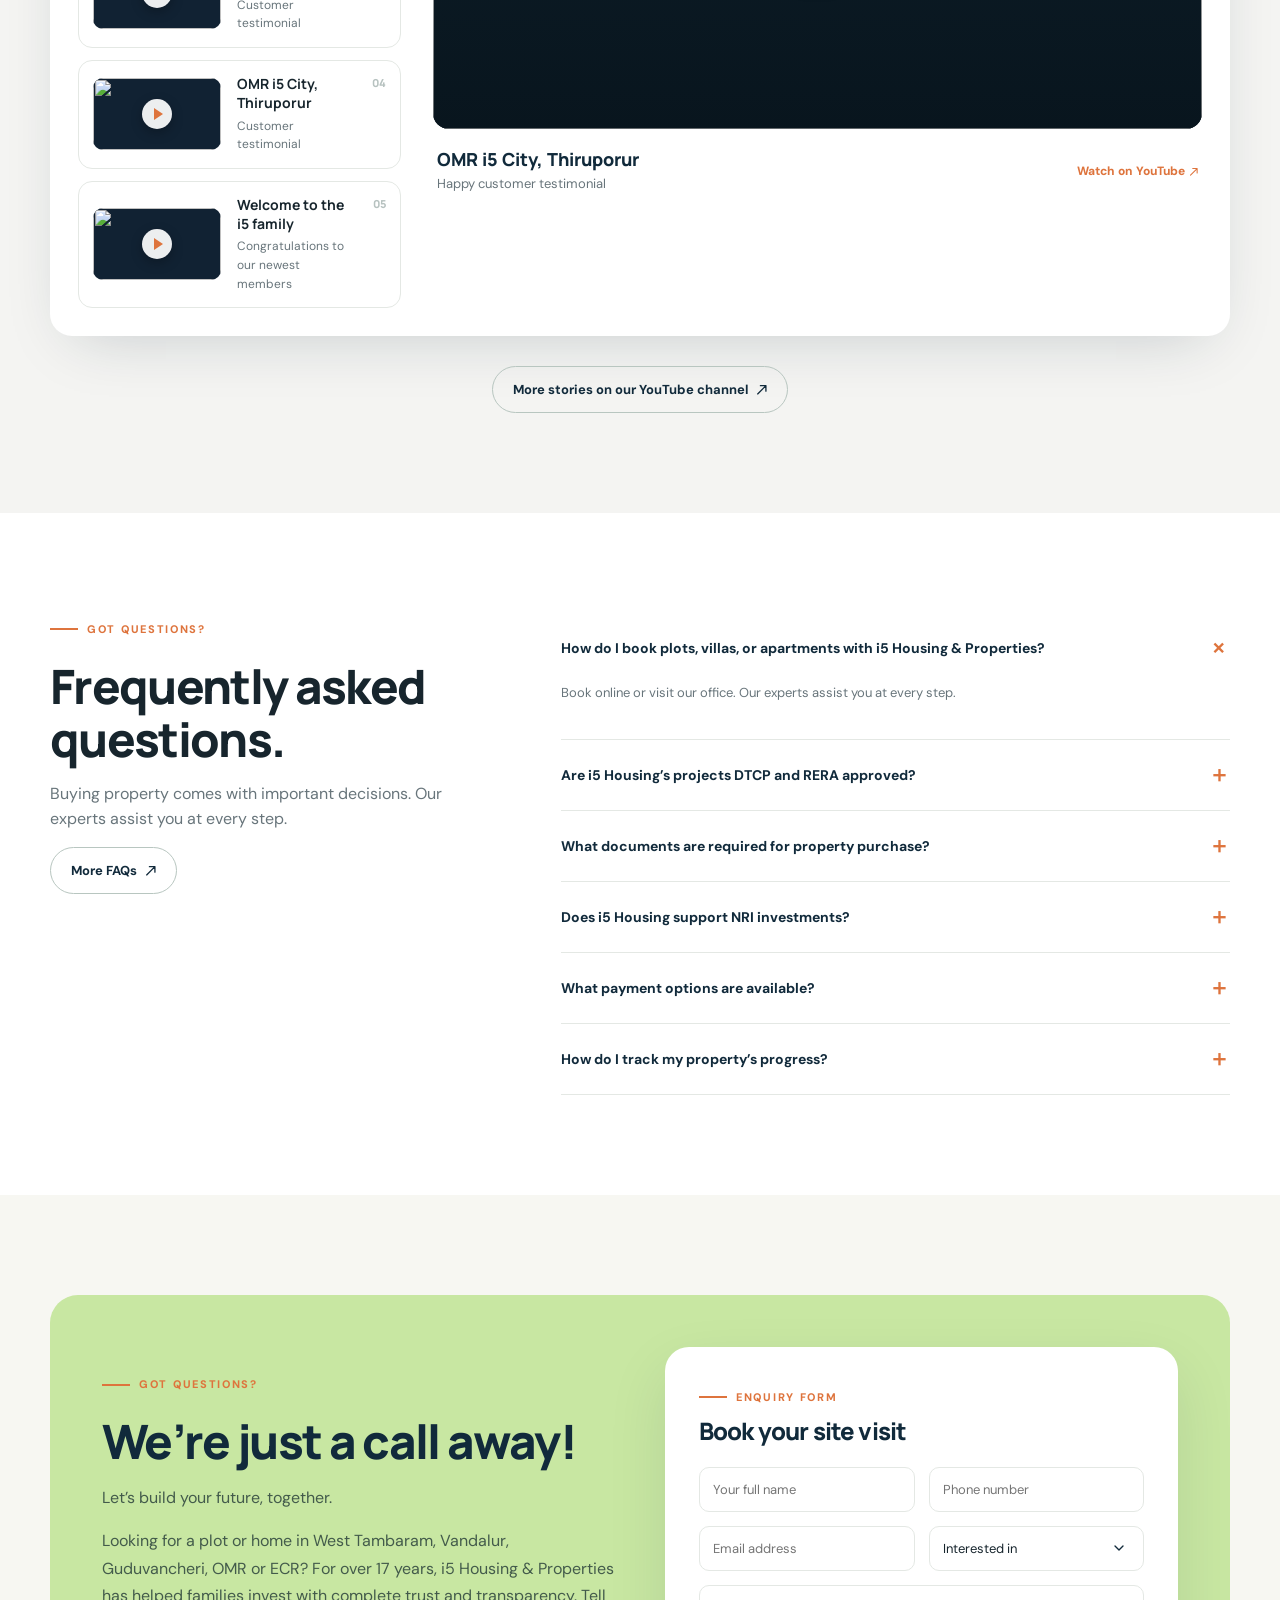
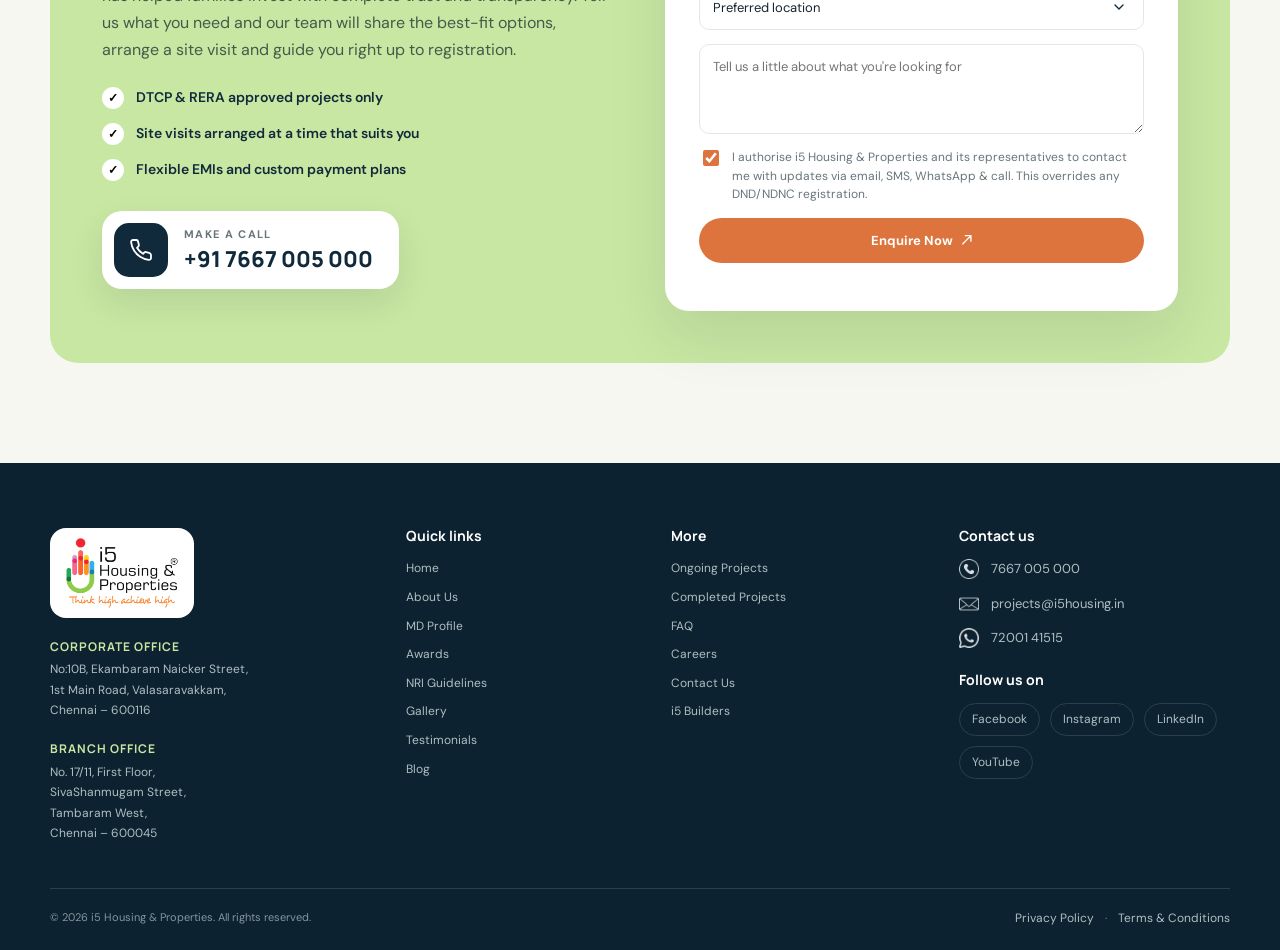
==== commit 69b7575b: "y" ====
--- a/index.html
+++ b/index.html
@@ -68,29 +68,29 @@
 <div class="category-tabs" role="tablist"><button class="tab active" data-filter="all">All Projects</button><button class="tab" data-filter="Plots">Plots</button><button class="tab" data-filter="Apartments">Apartments</button><button class="tab" data-filter="Villas">Villas</button><button class="tab" data-filter="Commercial">Commercial</button><button class="tab" data-filter="Farm Lands">Farm Lands</button></div>
 <div class="project-grid" id="projectGrid">
 
-<article class="project-card" data-type="Plots" data-location="koovathur ecr" data-budget="under"><div class="project-photo"><img src="https://images.unsplash.com/photo-1500382017468-9049fed747ef?auto=format&fit=crop&w=900&q=80" alt="Plots in Koovathur, ECR" loading="lazy"><span class="tag">Plots</span><button class="heart" aria-label="Save i5 Sai Garden">♡</button><span class="project-logo"><img src="https://i5housing.com/images/plots/sai-garden/logo.jpg" alt="i5 Sai Garden logo" onerror="this.parentElement.remove()"></span></div><div class="project-body"><div class="location">Koovathur · ECR</div><h3>i5 Sai Garden</h3><div class="project-meta"><span>▦ 420 – 2,400 sq. ft</span></div><div class="project-bottom"><div class="price">₹1,299 <small>per sq. ft</small></div><a class="arrow-link" href="https://i5housing.com/plots-in-koovathur-ecr/i5-sai-garden.php" target="_blank" rel="noopener">Know More<i class="ico-arrow" aria-hidden="true"></i></a></div></div></article>
-
-<article class="project-card" data-type="Plots" data-location="oragadam sriperumbudur" data-budget="under"><div class="project-photo"><img src="https://i5housing.com/images/plots/vel-nagar/vetrivel-nagar-banner.webp" onerror="fb(this,'land')" alt="Vel Nagar plots, Oragadam" loading="lazy"><span class="tag">Plots</span><button class="heart" aria-label="Save Vel Nagar">♡</button><span class="project-logo"><img src="https://i5housing.com/images/plots/vel-nagar/logo.jpg" alt="Vel Nagar logo" onerror="this.parentElement.remove()"></span></div><div class="project-body"><div class="location">Oragadam · Sriperumbudur</div><h3>Vel Nagar</h3><div class="project-meta"><span>▦ 456 – 2,888 sq. ft</span></div><div class="project-bottom"><div class="price">₹9 Lakhs <small>onwards</small></div><a class="arrow-link" href="https://i5housing.com/plots-in-oragdam-sriperumbudur/vel-nagar.php" target="_blank" rel="noopener">Know More<i class="ico-arrow" aria-hidden="true"></i></a></div></div></article>
-
-<article class="project-card" data-type="Plots" data-location="marakkanam ecr" data-budget="mid"><div class="project-photo"><img src="https://i5housing.com/images/plots/i5-aurowin/banner.webp" onerror="fb(this,'land')" alt="i5 Aurowin plots, Marakkanam" loading="lazy"><span class="tag">Plots</span><button class="heart" aria-label="Save i5 Aurowin">♡</button><span class="project-logo"><img src="https://i5housing.com/images/plots/i5-aurowin/logo.jpg" alt="i5 Aurowin logo" onerror="this.parentElement.remove()"></span></div><div class="project-body"><div class="location">Marakkanam · ECR</div><h3>i5 Aurowin</h3><div class="project-meta"><span>▦ 680 – 2,400 sq. ft</span></div><div class="project-bottom"><div class="price">₹15.5 Lakhs <small>onwards</small></div><a class="arrow-link" href="https://i5housing.com/plots-in-markkanam-ecr/i5-aurowin.php" target="_blank" rel="noopener">Know More<i class="ico-arrow" aria-hidden="true"></i></a></div></div></article>
-
-<article class="project-card" data-type="Plots" data-location="nellikuppam chengalpattu" data-budget="under"><div class="project-photo"><img src="https://i5housing.com/images/villas/i5-palace/banner.webp" onerror="fb(this,'land')" alt="i5 Palace plots, Nellikuppam" loading="lazy"><span class="tag">Plots</span><button class="heart" aria-label="Save i5 Palace">♡</button><span class="project-logo"><img src="https://i5housing.com/images/villas/i5-palace/logo.jpg" alt="i5 Palace logo" onerror="this.parentElement.remove()"></span></div><div class="project-body"><div class="location">Nellikuppam · Chengalpattu</div><h3>i5 Palace</h3><div class="project-meta"><span>▦ 600 – 2,400 sq. ft</span></div><div class="project-bottom"><div class="price">₹12 Lakhs <small>onwards</small></div><a class="arrow-link" href="https://i5housing.com/plots-in-nellikuppam-chengalpattu/i5-palace.php" target="_blank" rel="noopener">Know More<i class="ico-arrow" aria-hidden="true"></i></a></div></div></article>
+<article class="project-card" data-type="Plots" data-location="koovathur ecr" data-budget="under"><div class="project-photo"><img src="https://i5housing.com/images/plots/sai-garden/project-overview.webp" onerror="fb(this,'land')" alt="i5 Sai Garden plots, Koovathur ECR" loading="lazy"><span class="tag">Plots</span><button class="heart" aria-label="Save i5 Sai Garden">♡</button><span class="project-logo"><img src="https://i5housing.com/images/plots/sai-garden/logo.jpg" alt="i5 Sai Garden logo" onerror="this.parentElement.remove()"></span></div><div class="project-body"><div class="location">Koovathur · ECR</div><h3>i5 Sai Garden</h3><div class="project-meta"><span>▦ 420 – 2,400 sq. ft</span></div><div class="project-bottom"><div class="price">₹1,299 <small>per sq. ft</small></div><a class="arrow-link" href="https://i5housing.com/plots-in-koovathur-ecr/i5-sai-garden.php" target="_blank" rel="noopener">Know More<i class="ico-arrow" aria-hidden="true"></i></a></div></div></article>
+
+<article class="project-card" data-type="Plots" data-location="oragadam sriperumbudur" data-budget="under"><div class="project-photo"><img src="https://i5housing.com/images/plots/vel-nagar/project-overview.jpg" onerror="fb(this,'land')" alt="Vel Nagar plots, Oragadam" loading="lazy"><span class="tag">Plots</span><button class="heart" aria-label="Save Vel Nagar">♡</button><span class="project-logo"><img src="https://i5housing.com/images/plots/vel-nagar/logo.jpg" alt="Vel Nagar logo" onerror="this.parentElement.remove()"></span></div><div class="project-body"><div class="location">Oragadam · Sriperumbudur</div><h3>Vel Nagar</h3><div class="project-meta"><span>▦ 456 – 2,888 sq. ft</span></div><div class="project-bottom"><div class="price">₹9 Lakhs <small>onwards</small></div><a class="arrow-link" href="https://i5housing.com/plots-in-oragdam-sriperumbudur/vel-nagar.php" target="_blank" rel="noopener">Know More<i class="ico-arrow" aria-hidden="true"></i></a></div></div></article>
+
+<article class="project-card" data-type="Plots" data-location="marakkanam ecr" data-budget="mid"><div class="project-photo"><img src="https://i5housing.com/images/plots/i5-aurowin/project-overview.webp" onerror="fb(this,'land')" alt="i5 Aurowin plots, Marakkanam" loading="lazy"><span class="tag">Plots</span><button class="heart" aria-label="Save i5 Aurowin">♡</button><span class="project-logo"><img src="https://i5housing.com/images/plots/i5-aurowin/logo.jpg" alt="i5 Aurowin logo" onerror="this.parentElement.remove()"></span></div><div class="project-body"><div class="location">Marakkanam · ECR</div><h3>i5 Aurowin</h3><div class="project-meta"><span>▦ 680 – 2,400 sq. ft</span></div><div class="project-bottom"><div class="price">₹15.5 Lakhs <small>onwards</small></div><a class="arrow-link" href="https://i5housing.com/plots-in-markkanam-ecr/i5-aurowin.php" target="_blank" rel="noopener">Know More<i class="ico-arrow" aria-hidden="true"></i></a></div></div></article>
+
+<article class="project-card" data-type="Plots" data-location="nellikuppam chengalpattu" data-budget="under"><div class="project-photo"><img src="https://i5housing.com/images/villas/i5-palace/project-overview.webp" onerror="fb(this,'land')" alt="i5 Palace plots, Nellikuppam" loading="lazy"><span class="tag">Plots</span><button class="heart" aria-label="Save i5 Palace">♡</button><span class="project-logo"><img src="https://i5housing.com/images/villas/i5-palace/logo.jpg" alt="i5 Palace logo" onerror="this.parentElement.remove()"></span></div><div class="project-body"><div class="location">Nellikuppam · Chengalpattu</div><h3>i5 Palace</h3><div class="project-meta"><span>▦ 600 – 2,400 sq. ft</span></div><div class="project-bottom"><div class="price">₹12 Lakhs <small>onwards</small></div><a class="arrow-link" href="https://i5housing.com/plots-in-nellikuppam-chengalpattu/i5-palace.php" target="_blank" rel="noopener">Know More<i class="ico-arrow" aria-hidden="true"></i></a></div></div></article>
 
 <article class="project-card" data-type="Plots" data-location="thiruporur chengalpattu" data-budget="under"><div class="project-photo"><img src="https://i5housing.com/images/plots/wonder-city/project-overview.jpg" onerror="fb(this,'land')" alt="Wonder City plots, Thiruporur" loading="lazy"><span class="tag">Plots</span><button class="heart" aria-label="Save Wonder City">♡</button><span class="project-logo"><img src="https://i5housing.com/images/plots/wonder-city/logo.svg" alt="Wonder City logo" onerror="this.parentElement.remove()"></span></div><div class="project-body"><div class="location">Thiruporur · Chengalpattu</div><h3>Wonder City</h3><div class="project-meta"><span>▦ 600 – 2,400 sq. ft</span></div><div class="project-bottom"><div class="price">₹14 Lakhs</div><a class="arrow-link" href="https://i5housing.com/plots-in-thiruporur-chengalpattu/wonder-city.php" target="_blank" rel="noopener">Know More<i class="ico-arrow" aria-hidden="true"></i></a></div></div></article>
 
-<article class="project-card" data-type="Plots" data-location="madhavaram chennai" data-budget="high"><div class="project-photo"><img src="https://i5housing.com/images/plots/madhavan-nagar/banner.webp" onerror="fb(this,'land')" alt="Madhavan Nagar plots, Madhavaram" loading="lazy"><span class="tag">Plots</span><button class="heart" aria-label="Save Madhavan Nagar">♡</button><span class="project-logo"><img src="https://i5housing.com/images/plots/madhavan-nagar/logo.jpg" alt="Madhavan Nagar logo" onerror="this.parentElement.remove()"></span></div><div class="project-body"><div class="location">Madhavaram · Chennai</div><h3>Madhavan Nagar</h3><div class="project-meta"><span>▦ 600 – 10,000 sq. ft (total area)</span></div><div class="project-bottom"><div class="price">₹45 Lakhs</div><a class="arrow-link" href="https://i5housing.com/plots-in-madhavaram-chennai/madhavan-nagar.php" target="_blank" rel="noopener">Know More<i class="ico-arrow" aria-hidden="true"></i></a></div></div></article>
-
-<article class="project-card" data-type="Plots" data-location="west tambaram chennai" data-budget="mid"><div class="project-photo"><img src="https://i5housing.com/images/i5-sri-sai-city-client.webp" onerror="fb(this,'land')" alt="i5 Sri Sai City plots, West Tambaram" loading="lazy"><span class="tag">Plots</span><button class="heart" aria-label="Save i5 Sri Sai City">♡</button><span class="project-logo"><img src="https://i5housing.com/images/plots/i5-sri-sai-city/logo.svg" alt="i5 Sri Sai City logo" onerror="this.parentElement.remove()"></span></div><div class="project-body"><div class="location">West Tambaram · Chennai</div><h3>i5 Sri Sai City</h3><div class="project-meta"><span>▦ 800 – 2,400 sq. ft</span></div><div class="project-bottom"><div class="price">₹24 Lakhs</div><a class="arrow-link" href="https://i5housing.com/plots-in-west-tambaram-chennai/i5-sri-sai-city.php" target="_blank" rel="noopener">Know More<i class="ico-arrow" aria-hidden="true"></i></a></div></div></article>
-
-<article class="project-card" data-type="Plots" data-location="vandalur chennai" data-budget="mid"><div class="project-photo"><img src="https://i5housing.com/images/plots/somas-garden/banner.webp" onerror="fb(this,'land')" alt="Somas Garden plots, Vandalur" loading="lazy"><span class="tag">Plots</span><button class="heart" aria-label="Save Somas Garden">♡</button><span class="project-logo"><img src="https://i5housing.com/images/plots/somas-garden/logo.svg" alt="Somas Garden logo" onerror="this.parentElement.remove()"></span></div><div class="project-body"><div class="location">Vandalur · Chennai</div><h3>Somas Garden</h3><div class="project-meta"><span>▦ 1,300 sq. ft</span></div><div class="project-bottom"><div class="price">₹16.9 Lakhs <small>onwards</small></div><a class="arrow-link" href="https://i5housing.com/plots-in-vandalur-chennai/somas-garden.php" target="_blank" rel="noopener">Know More<i class="ico-arrow" aria-hidden="true"></i></a></div></div></article>
-
-<article class="project-card" data-type="Plots" data-location="mahindra world city chennai" data-budget="mid"><div class="project-photo"><img src="https://i5housing.com/images/happy-i5-town-client.webp" onerror="fb(this,'land')" alt="Happy i5 Town plots, Mahindra World City" loading="lazy"><span class="tag">Plots</span><button class="heart" aria-label="Save Happy i5 Town">♡</button><span class="project-logo"><img src="https://i5housing.com/images/plots/happy-i5-town/logo.svg" alt="Happy i5 Town logo" onerror="this.parentElement.remove()"></span></div><div class="project-body"><div class="location">Mahindra World City · Chennai</div><h3>Happy i5 Town</h3><div class="project-meta"><span>▦ 900 – 2,400 sq. ft</span></div><div class="project-bottom"><div class="price">₹28.7 Lakhs</div><a class="arrow-link" href="https://i5housing.com/plots-in-mahindra-world-city-chennai/happy-i5-town.php" target="_blank" rel="noopener">Know More<i class="ico-arrow" aria-hidden="true"></i></a></div></div></article>
-
-<article class="project-card" data-type="Plots" data-location="omr thiruporur chennai" data-budget="under"><div class="project-photo"><img src="https://images.unsplash.com/photo-1464822759023-fed622ff2c3b?auto=format&fit=crop&w=900&q=80" alt="OMR i5 City plots, Thiruporur" loading="lazy"><span class="tag">Plots</span><button class="heart" aria-label="Save OMR i5 City">♡</button><span class="project-logo"><img src="https://i5housing.com/images/plots/omr-i5-city/logo.svg" alt="OMR i5 City logo" onerror="this.parentElement.remove()"></span></div><div class="project-body"><div class="location">OMR · Thiruporur</div><h3>OMR i5 City</h3><div class="project-meta"><span>▦ 600 – 2,400 sq. ft</span></div><div class="project-bottom"><div class="price">₹9 Lakhs <small>onwards</small></div><a class="arrow-link" href="https://i5housing.com/plots-in-omr-chennai/omr-i5-city.php" target="_blank" rel="noopener">Know More<i class="ico-arrow" aria-hidden="true"></i></a></div></div></article>
+<article class="project-card" data-type="Plots" data-location="madhavaram chennai" data-budget="high"><div class="project-photo"><img src="https://i5housing.com/images/plots/madhavan-nagar/project-overview.jpg" onerror="fb(this,'land')" alt="Madhavan Nagar plots, Madhavaram" loading="lazy"><span class="tag">Plots</span><button class="heart" aria-label="Save Madhavan Nagar">♡</button><span class="project-logo"><img src="https://i5housing.com/images/plots/madhavan-nagar/logo.jpg" alt="Madhavan Nagar logo" onerror="this.parentElement.remove()"></span></div><div class="project-body"><div class="location">Madhavaram · Chennai</div><h3>Madhavan Nagar</h3><div class="project-meta"><span>▦ 600 – 10,000 sq. ft (total area)</span></div><div class="project-bottom"><div class="price">₹45 Lakhs</div><a class="arrow-link" href="https://i5housing.com/plots-in-madhavaram-chennai/madhavan-nagar.php" target="_blank" rel="noopener">Know More<i class="ico-arrow" aria-hidden="true"></i></a></div></div></article>
+
+<article class="project-card" data-type="Plots" data-location="west tambaram chennai" data-budget="mid"><div class="project-photo"><img src="https://i5housing.com/images/plots/i5-sri-sai-city/project-overview.webp" onerror="fb(this,'land')" alt="i5 Sri Sai City plots, West Tambaram" loading="lazy"><span class="tag">Plots</span><button class="heart" aria-label="Save i5 Sri Sai City">♡</button><span class="project-logo"><img src="https://i5housing.com/images/plots/i5-sri-sai-city/logo.svg" alt="i5 Sri Sai City logo" onerror="this.parentElement.remove()"></span></div><div class="project-body"><div class="location">West Tambaram · Chennai</div><h3>i5 Sri Sai City</h3><div class="project-meta"><span>▦ 800 – 2,400 sq. ft</span></div><div class="project-bottom"><div class="price">₹24 Lakhs</div><a class="arrow-link" href="https://i5housing.com/plots-in-west-tambaram-chennai/i5-sri-sai-city.php" target="_blank" rel="noopener">Know More<i class="ico-arrow" aria-hidden="true"></i></a></div></div></article>
+
+<article class="project-card" data-type="Plots" data-location="vandalur chennai" data-budget="mid"><div class="project-photo"><img src="https://i5housing.com/images/plots/somas-garden/project-overview.jpg" onerror="fb(this,'land')" alt="Somas Garden plots, Vandalur" loading="lazy"><span class="tag">Plots</span><button class="heart" aria-label="Save Somas Garden">♡</button><span class="project-logo"><img src="https://i5housing.com/images/plots/somas-garden/logo.svg" alt="Somas Garden logo" onerror="this.parentElement.remove()"></span></div><div class="project-body"><div class="location">Vandalur · Chennai</div><h3>Somas Garden</h3><div class="project-meta"><span>▦ 1,300 sq. ft</span></div><div class="project-bottom"><div class="price">₹16.9 Lakhs <small>onwards</small></div><a class="arrow-link" href="https://i5housing.com/plots-in-vandalur-chennai/somas-garden.php" target="_blank" rel="noopener">Know More<i class="ico-arrow" aria-hidden="true"></i></a></div></div></article>
+
+<article class="project-card" data-type="Plots" data-location="mahindra world city chennai" data-budget="mid"><div class="project-photo"><img src="https://i5housing.com/images/plots/happy-i5-town/project-overview.jpg" onerror="fb(this,'land')" alt="Happy i5 Town plots, Mahindra World City" loading="lazy"><span class="tag">Plots</span><button class="heart" aria-label="Save Happy i5 Town">♡</button><span class="project-logo"><img src="https://i5housing.com/images/plots/happy-i5-town/logo.svg" alt="Happy i5 Town logo" onerror="this.parentElement.remove()"></span></div><div class="project-body"><div class="location">Mahindra World City · Chennai</div><h3>Happy i5 Town</h3><div class="project-meta"><span>▦ 900 – 2,400 sq. ft</span></div><div class="project-bottom"><div class="price">₹28.7 Lakhs</div><a class="arrow-link" href="https://i5housing.com/plots-in-mahindra-world-city-chennai/happy-i5-town.php" target="_blank" rel="noopener">Know More<i class="ico-arrow" aria-hidden="true"></i></a></div></div></article>
+
+<article class="project-card" data-type="Plots" data-location="omr thiruporur chennai" data-budget="under"><div class="project-photo"><img src="https://i5housing.com/images/plots/omr-i5-city/project-overview.jpg" onerror="fb(this,'land')" alt="OMR i5 City plots, Thiruporur" loading="lazy"><span class="tag">Plots</span><button class="heart" aria-label="Save OMR i5 City">♡</button><span class="project-logo"><img src="https://i5housing.com/images/plots/omr-i5-city/logo.svg" alt="OMR i5 City logo" onerror="this.parentElement.remove()"></span></div><div class="project-body"><div class="location">OMR · Thiruporur</div><h3>OMR i5 City</h3><div class="project-meta"><span>▦ 600 – 2,400 sq. ft</span></div><div class="project-bottom"><div class="price">₹9 Lakhs <small>onwards</small></div><a class="arrow-link" href="https://i5housing.com/plots-in-omr-chennai/omr-i5-city.php" target="_blank" rel="noopener">Know More<i class="ico-arrow" aria-hidden="true"></i></a></div></div></article>
 
 <article class="project-card" data-type="Plots" data-location="maduranthakam chengalpattu" data-budget="under"><div class="project-photo"><img src="https://i5housing.com/images/plots/i5-global-city/project-overview.jpg" onerror="fb(this,'land')" alt="i5 Global City plots, Maduranthakam" loading="lazy"><span class="tag">Plots</span><button class="heart" aria-label="Save i5 Global City">♡</button><span class="project-logo"><img src="https://i5housing.com/images/plots/i5-global-city/logo.svg" alt="i5 Global City logo" onerror="this.parentElement.remove()"></span></div><div class="project-body"><div class="location">Maduranthakam · Chengalpattu</div><h3>i5 Global City</h3><div class="project-meta"><span>▦ 444 – 5,180 sq. ft</span></div><div class="project-bottom"><div class="price">₹999 <small>per sq. ft</small></div><a class="arrow-link" href="https://i5housing.com/plots-in-maduranthakam-chengalpattu/i5-global-city.php" target="_blank" rel="noopener">Know More<i class="ico-arrow" aria-hidden="true"></i></a></div></div></article>
 
-<article class="project-card" data-type="Plots" data-location="kelambakkam chengalpattu" data-budget="high"><div class="project-photo"><img src="https://i5housing.com/images/thamina-park-kelambakkam-clien.webp" onerror="fb(this,'land')" alt="Shanthi Park plots, Kelambakkam" loading="lazy"><span class="tag">Plots</span><button class="heart" aria-label="Save Shanthi Park">♡</button><span class="project-logo"><img src="https://i5housing.com/images/plots/shanthi-park/logo.svg" alt="Shanthi Park logo" onerror="this.parentElement.remove()"></span></div><div class="project-body"><div class="location">Kelambakkam · Chengalpattu</div><h3>Shanthi Park</h3><div class="project-meta"><span>▦ 2,400 – 4,200 sq. ft</span></div><div class="project-bottom"><div class="price">₹67 Lakhs</div><a class="arrow-link" href="https://i5housing.com/plots-in-kelambakkam-chengalpattu/shanthi-park-plots.php" target="_blank" rel="noopener">Know More<i class="ico-arrow" aria-hidden="true"></i></a></div></div></article>
+<article class="project-card" data-type="Plots" data-location="kelambakkam chengalpattu" data-budget="high"><div class="project-photo"><img src="https://i5housing.com/images/plots/shanthi-park/project-overview.jpg" onerror="fb(this,'land')" alt="Shanthi Park plots, Kelambakkam" loading="lazy"><span class="tag">Plots</span><button class="heart" aria-label="Save Shanthi Park">♡</button><span class="project-logo"><img src="https://i5housing.com/images/plots/shanthi-park/logo.svg" alt="Shanthi Park logo" onerror="this.parentElement.remove()"></span></div><div class="project-body"><div class="location">Kelambakkam · Chengalpattu</div><h3>Shanthi Park</h3><div class="project-meta"><span>▦ 2,400 – 4,200 sq. ft</span></div><div class="project-bottom"><div class="price">₹67 Lakhs</div><a class="arrow-link" href="https://i5housing.com/plots-in-kelambakkam-chengalpattu/shanthi-park-plots.php" target="_blank" rel="noopener">Know More<i class="ico-arrow" aria-hidden="true"></i></a></div></div></article>
 
 <article class="project-card" data-type="Apartments" data-location="guduvancheri chennai" data-budget="mid"><div class="project-photo"><img src="https://i5housing.com/images/apartments/spyka/project-overview.jpg" onerror="fb(this,'apt')" alt="Spyka Bliss apartments, Guduvancheri" loading="lazy"><span class="tag">Apartments</span><button class="heart" aria-label="Save Spyka Bliss">♡</button><span class="project-logo"><img src="https://i5housing.com/images/apartments/spyka/logo.jpg" alt="Spyka Bliss logo" onerror="this.parentElement.remove()"></span></div><div class="project-body"><div class="location">Guduvancheri · Chennai</div><h3>Spyka Bliss</h3><div class="project-meta"><span>⌂ 1, 2 &amp; 3 BHK</span></div><div class="project-bottom"><div class="price">₹21 Lakhs <small>onwards</small></div><a class="arrow-link" href="https://i5housing.com/apartments-in-guduvancheri-chennai/spyka-bliss.php" target="_blank" rel="noopener">Know More<i class="ico-arrow" aria-hidden="true"></i></a></div></div></article>
 
--- a/css/style.css
+++ b/css/style.css
@@ -486,3 +486,4 @@
 @media(max-width:1180px){.about-visual--md .about-stamp{left:-12px}}
 @media(max-width:780px){.about-visual--md .about-stamp{left:10px;bottom:20px;padding:14px 16px}.about-visual--md .about-stamp b{font-size:28px}.about-visual.about-visual--md:after{display:none}}
 @media(min-width:781px){.about-visual--md{order:2}}
+.stat strong{font-variant-numeric:tabular-nums}
